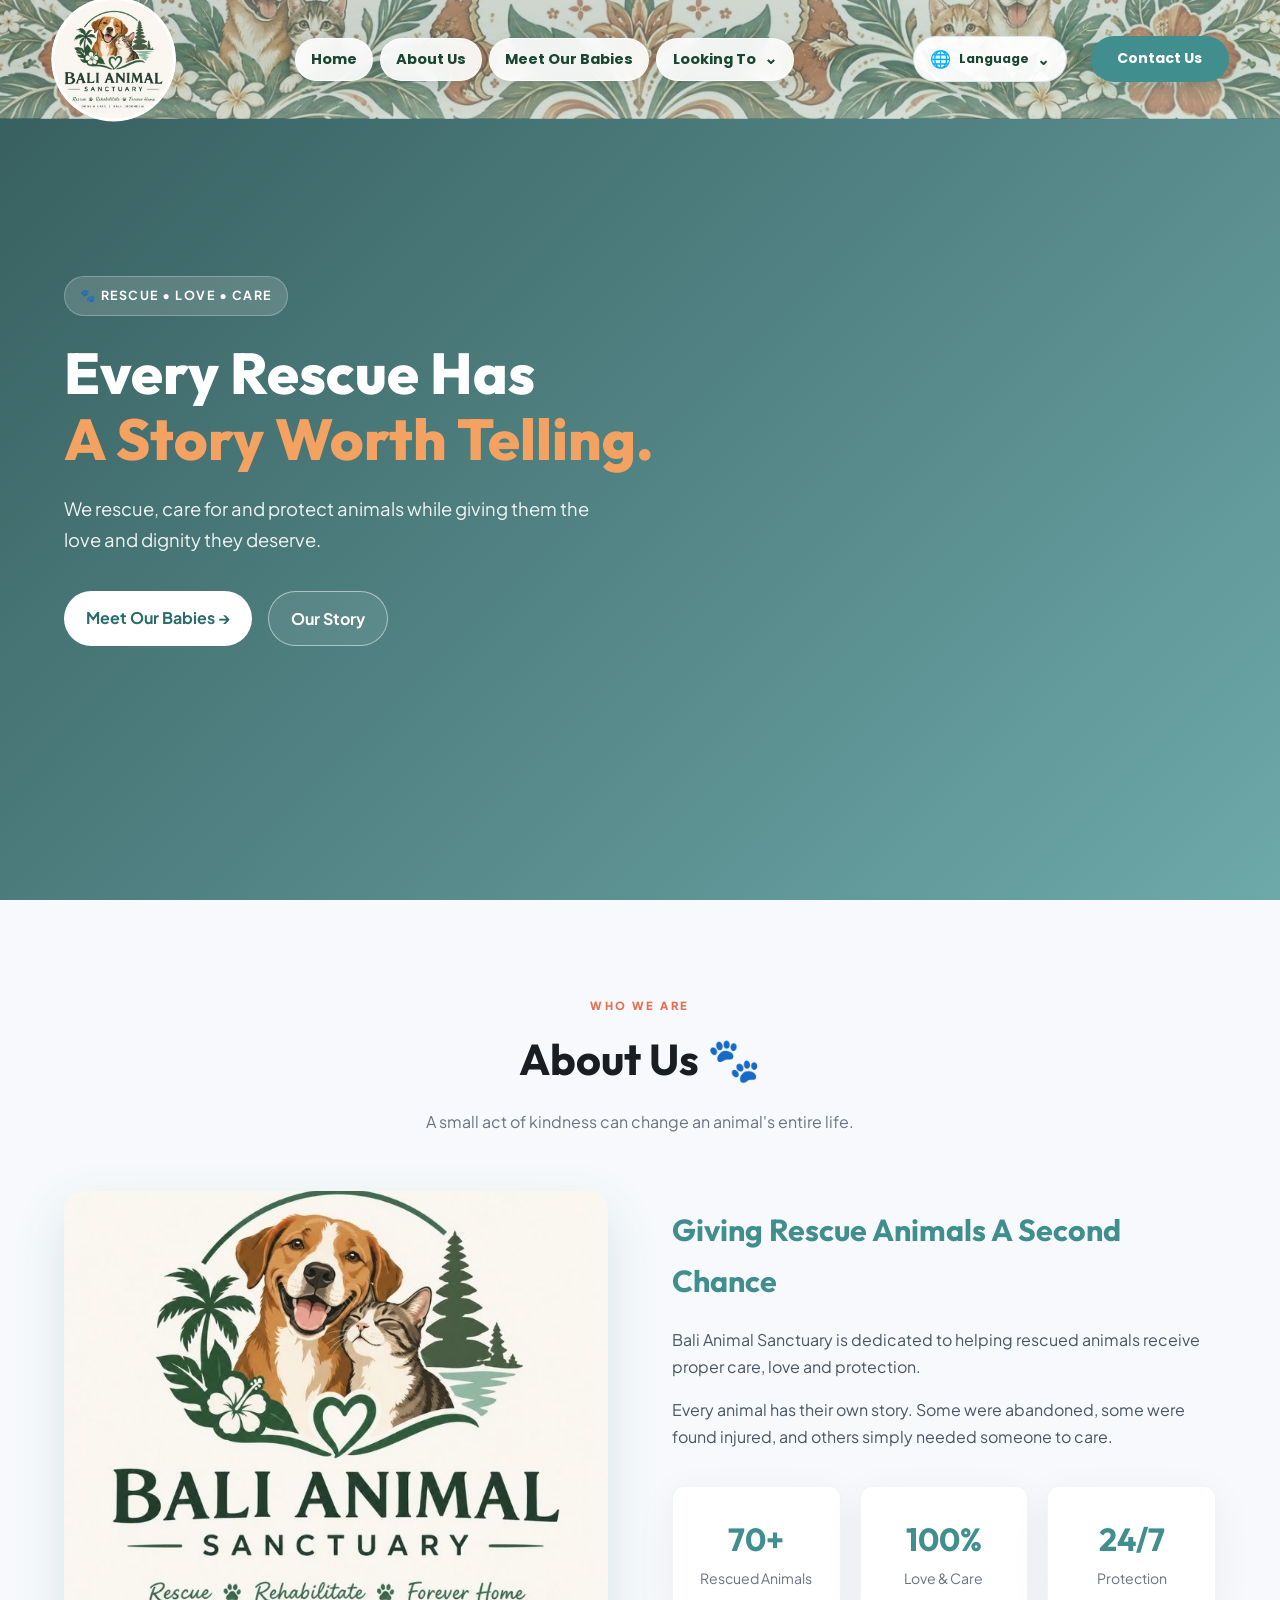
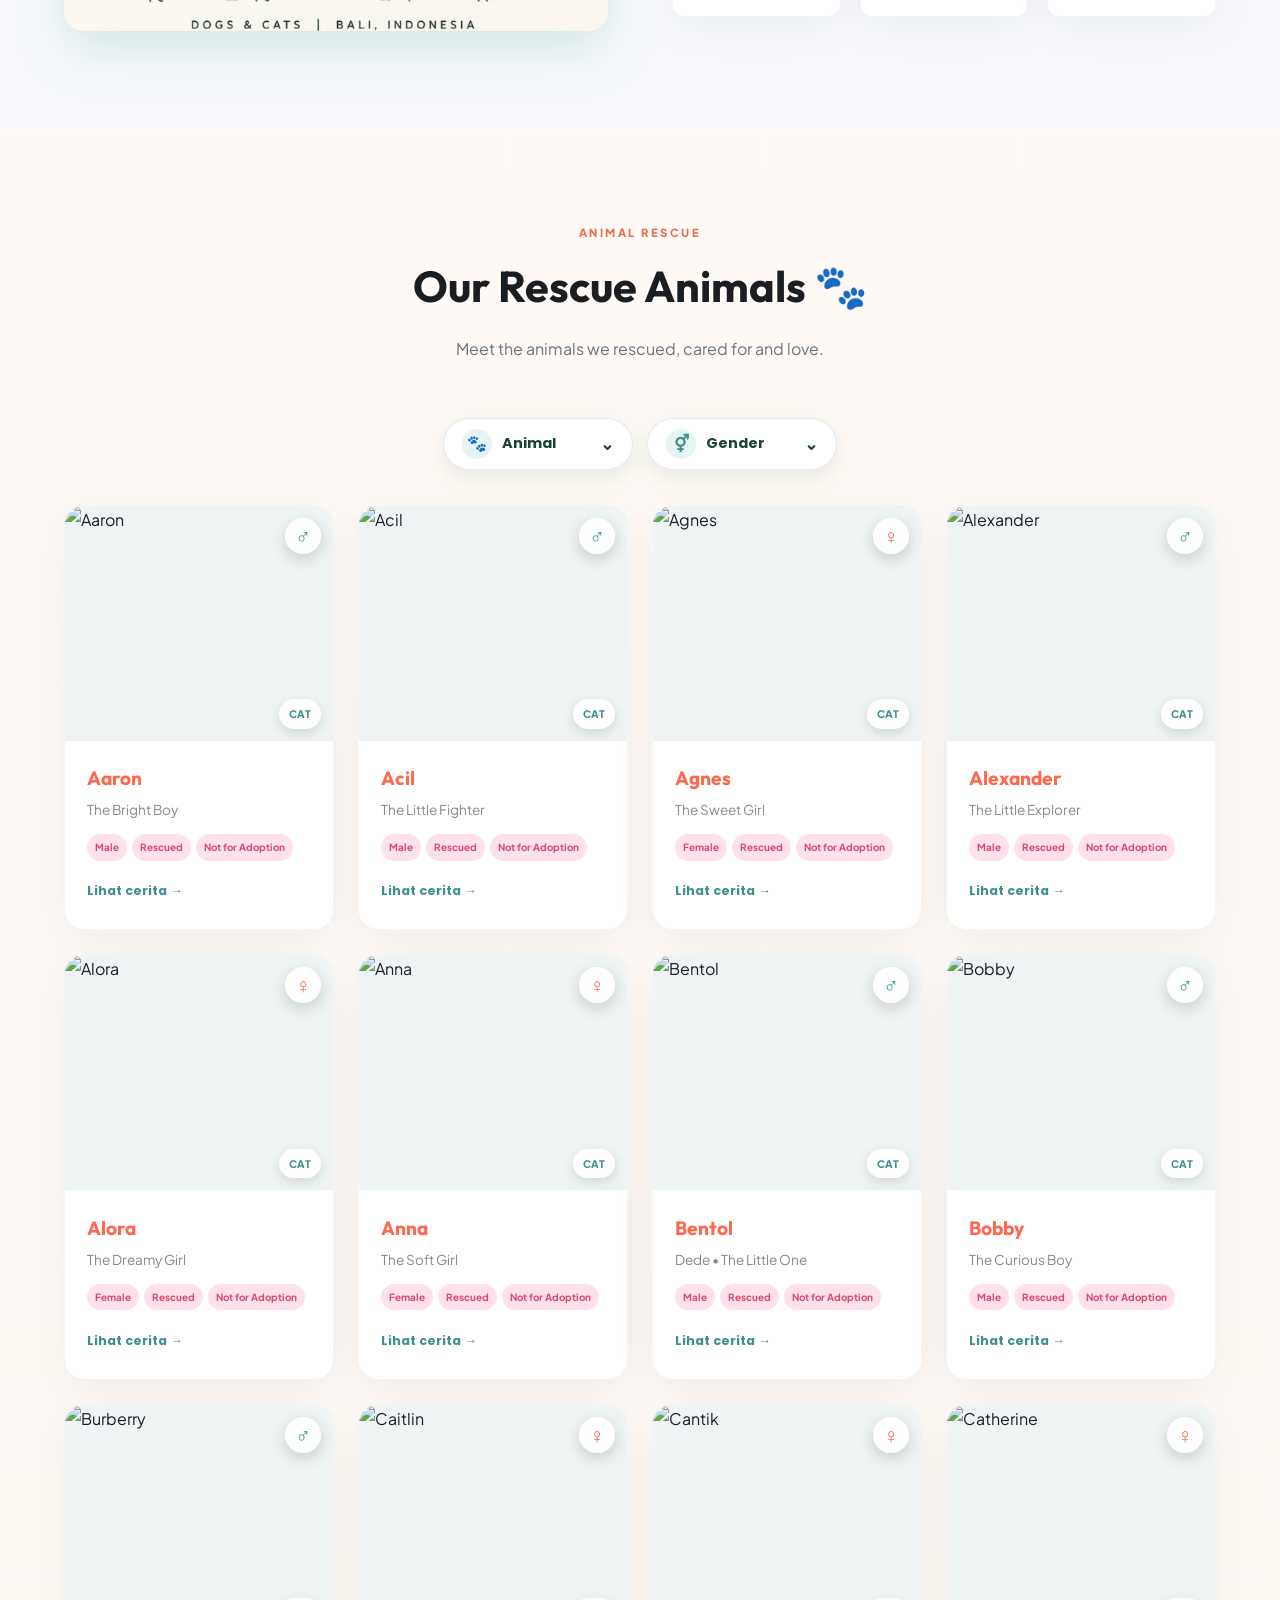
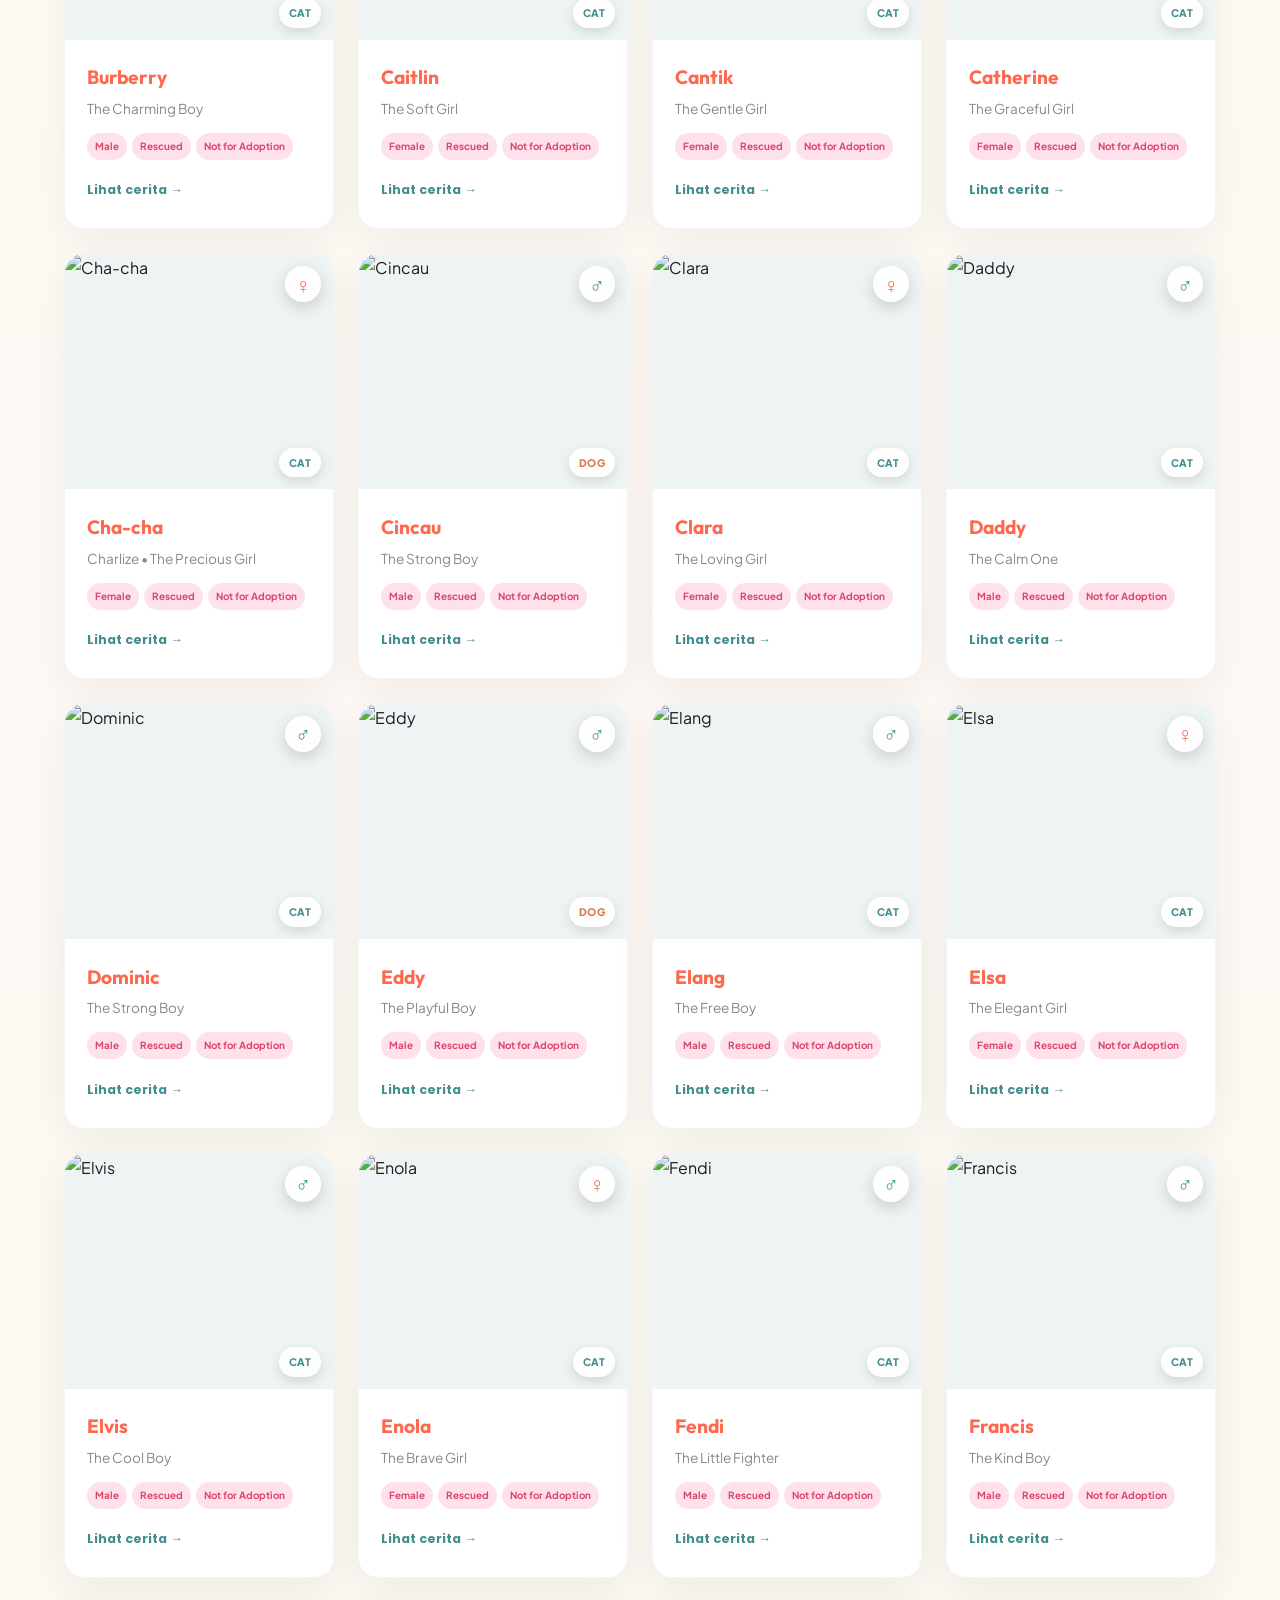
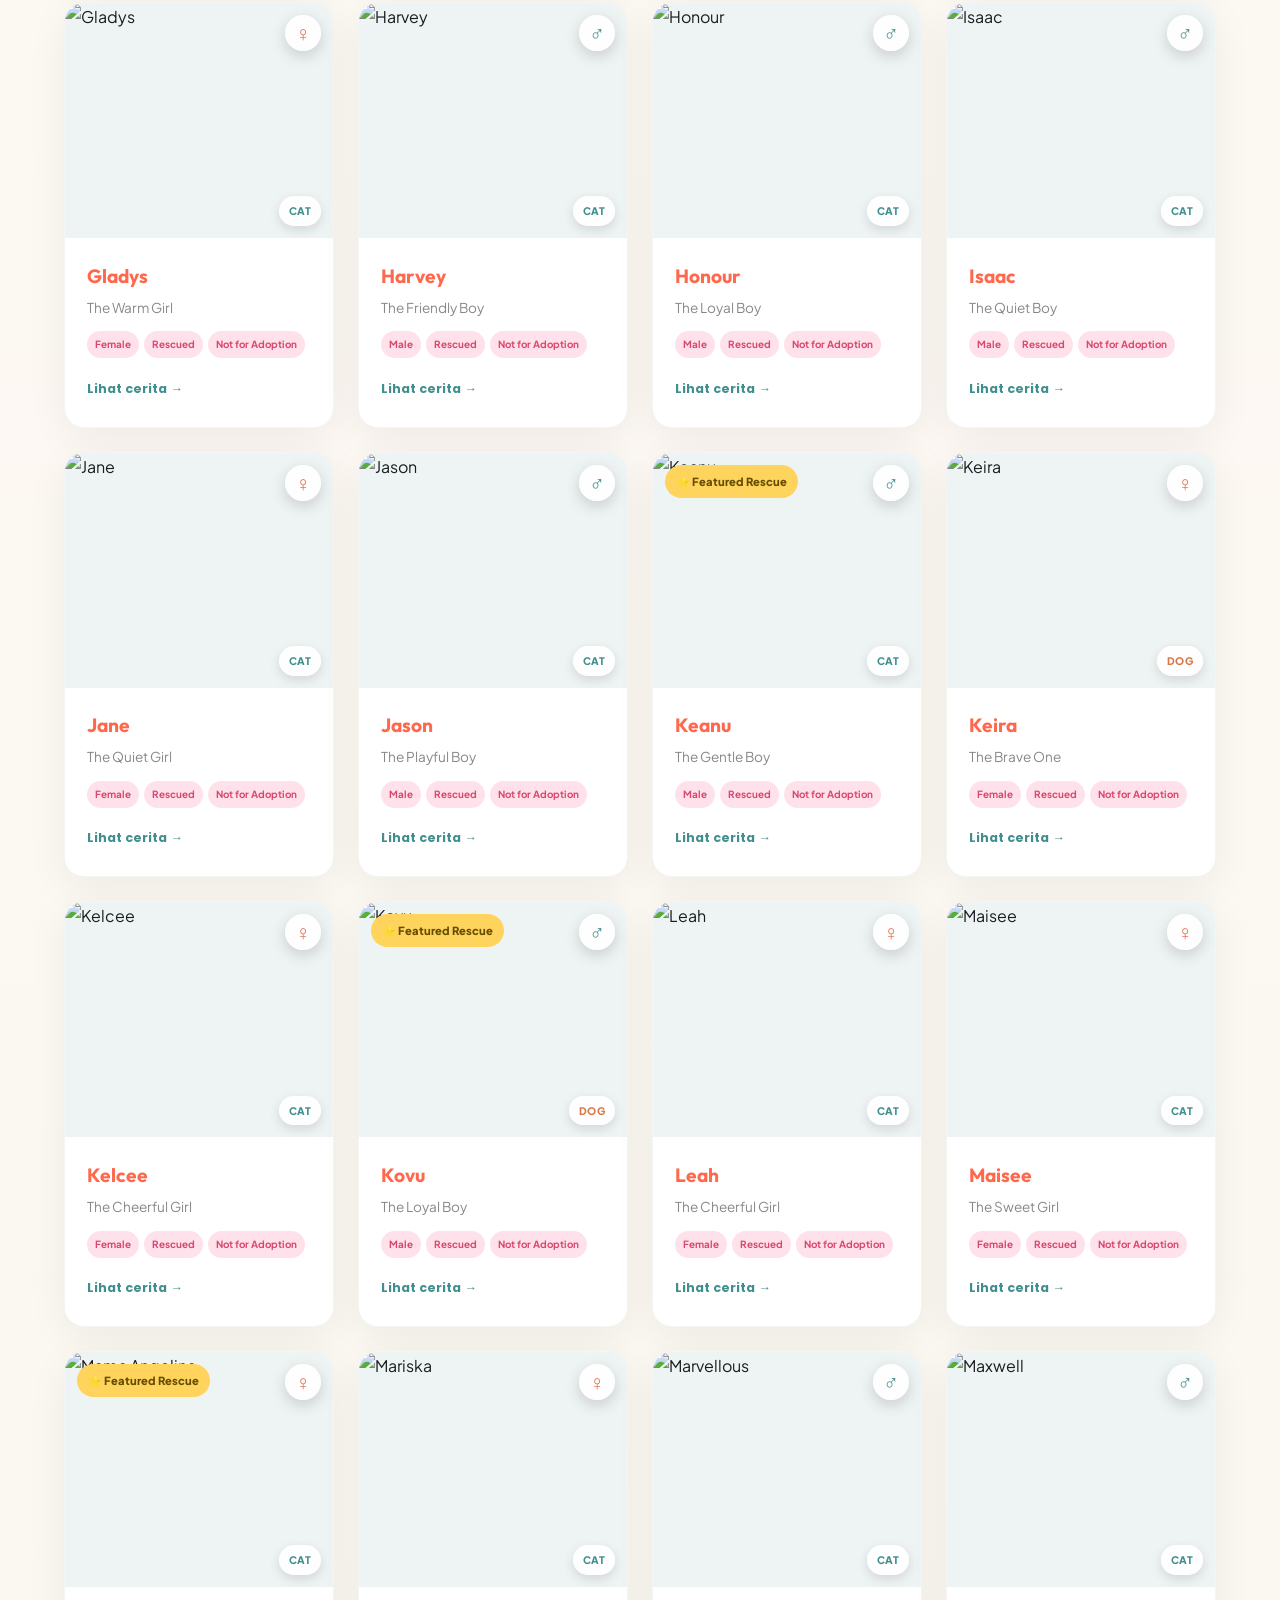
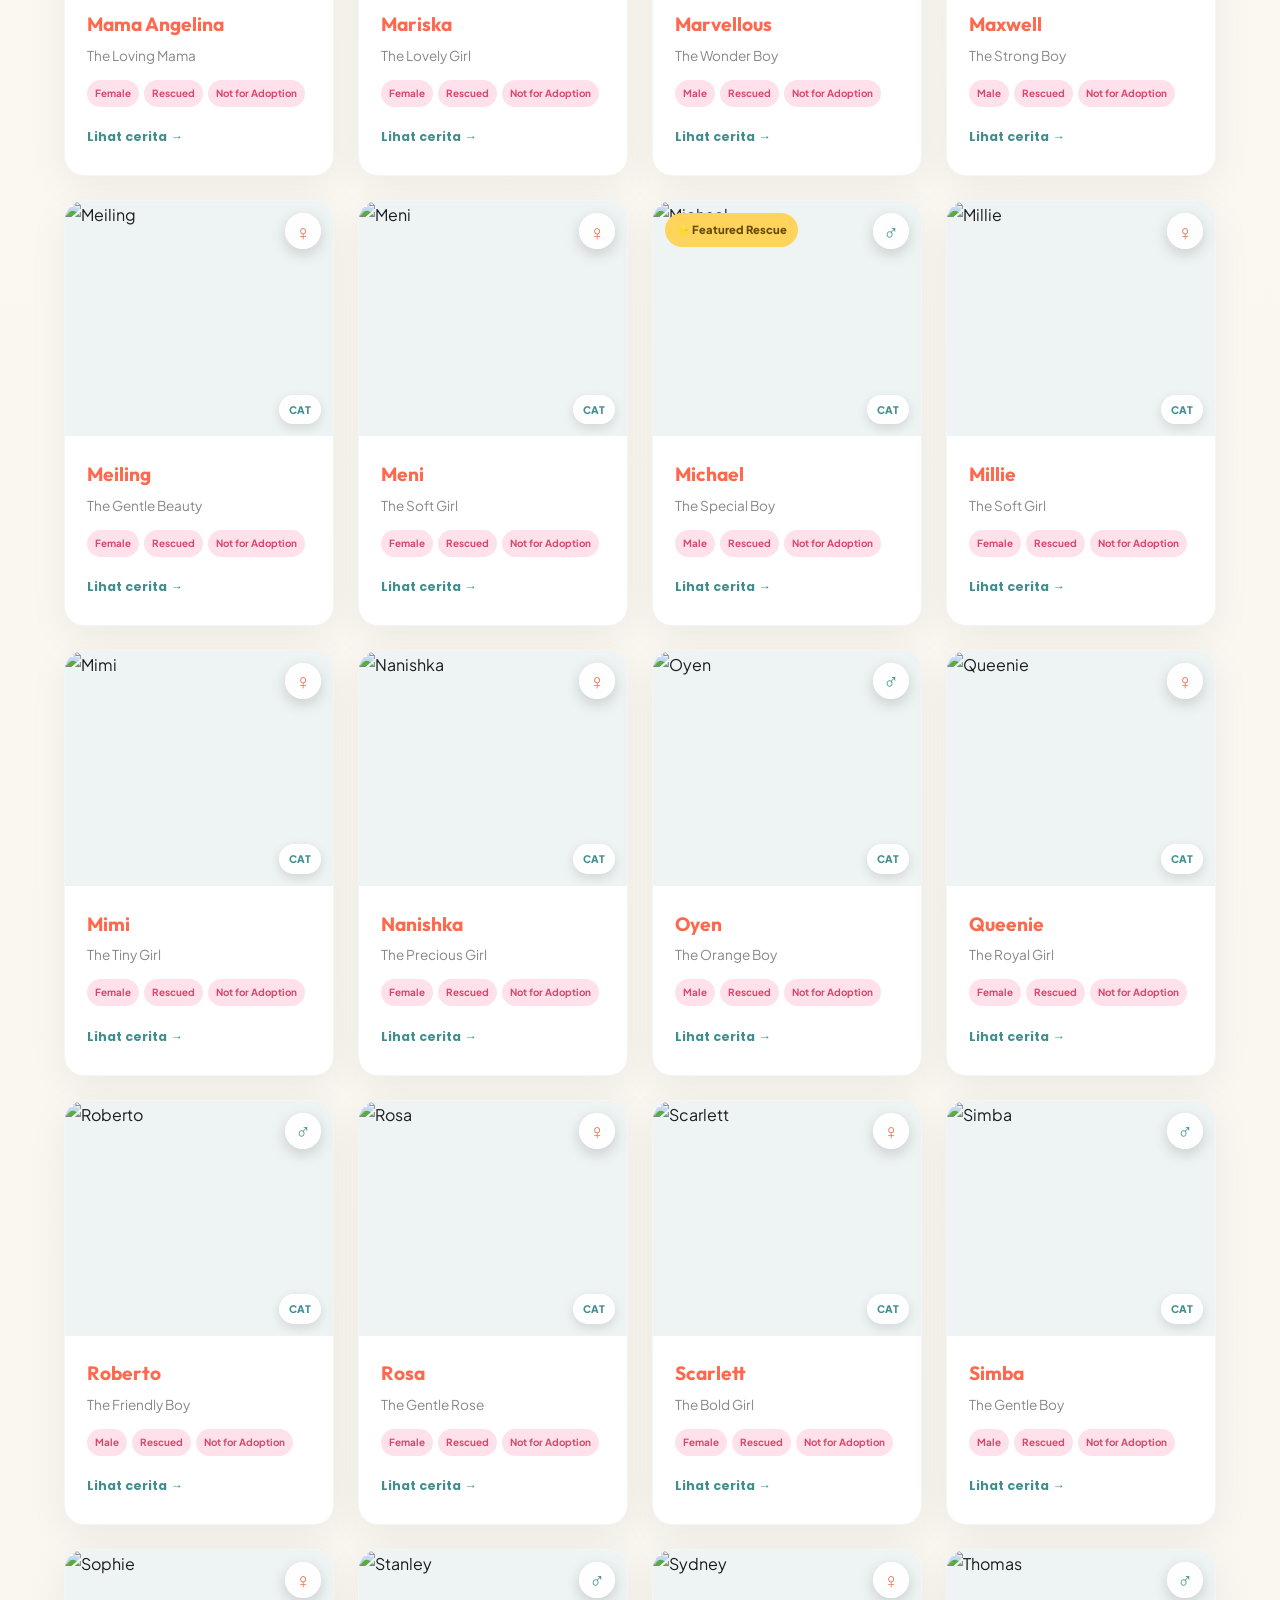
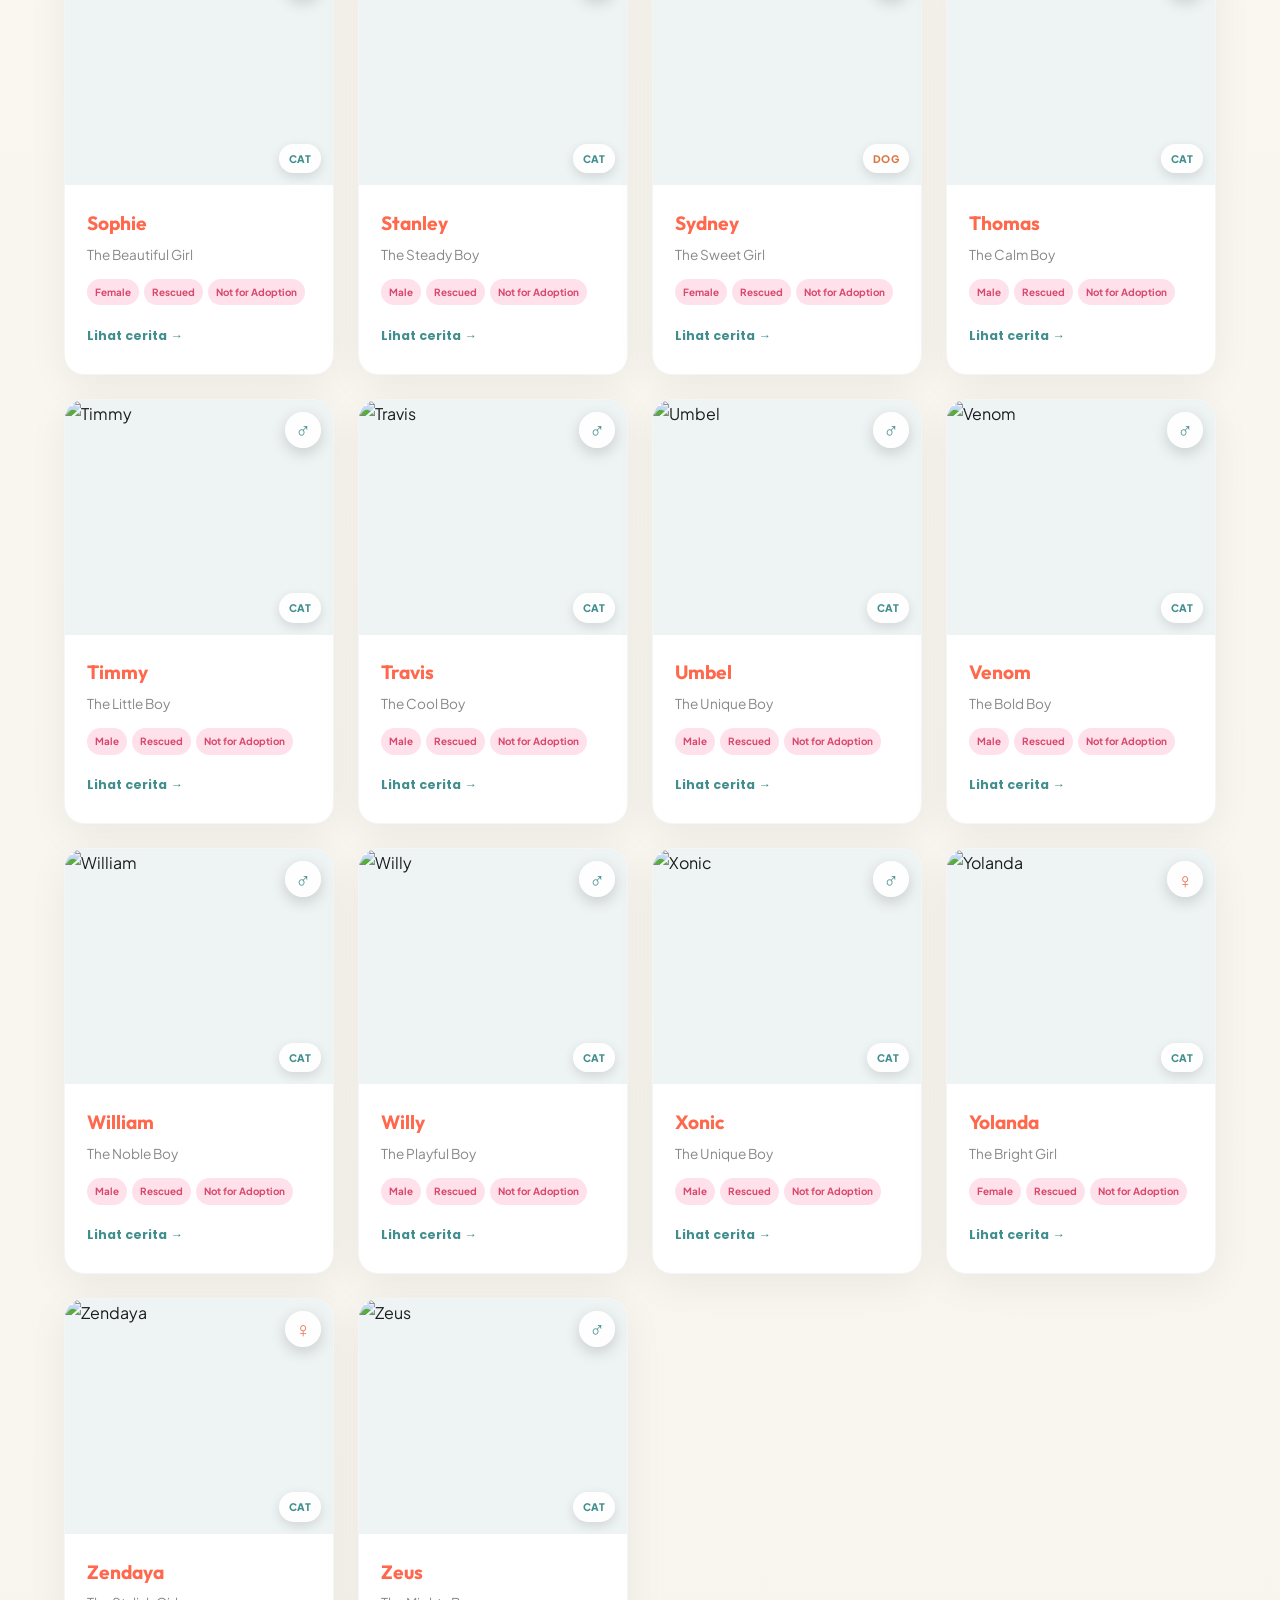
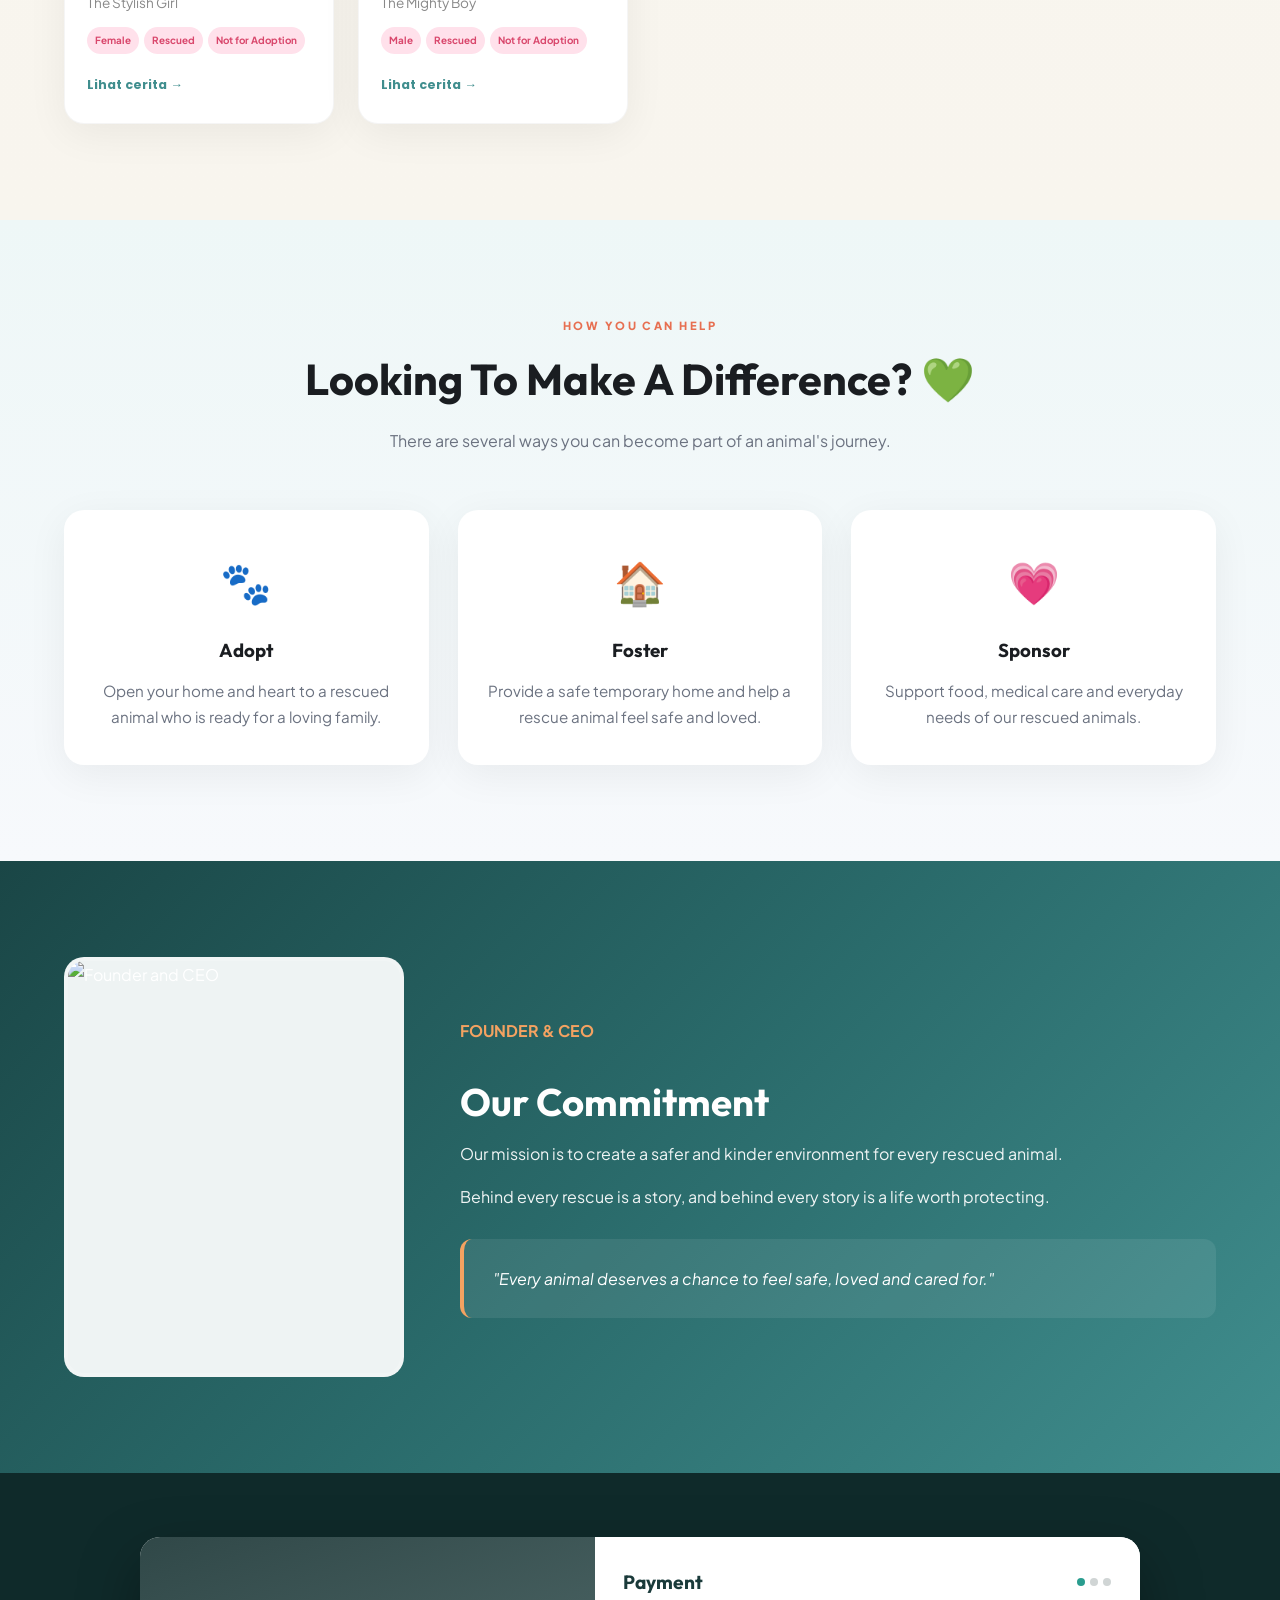
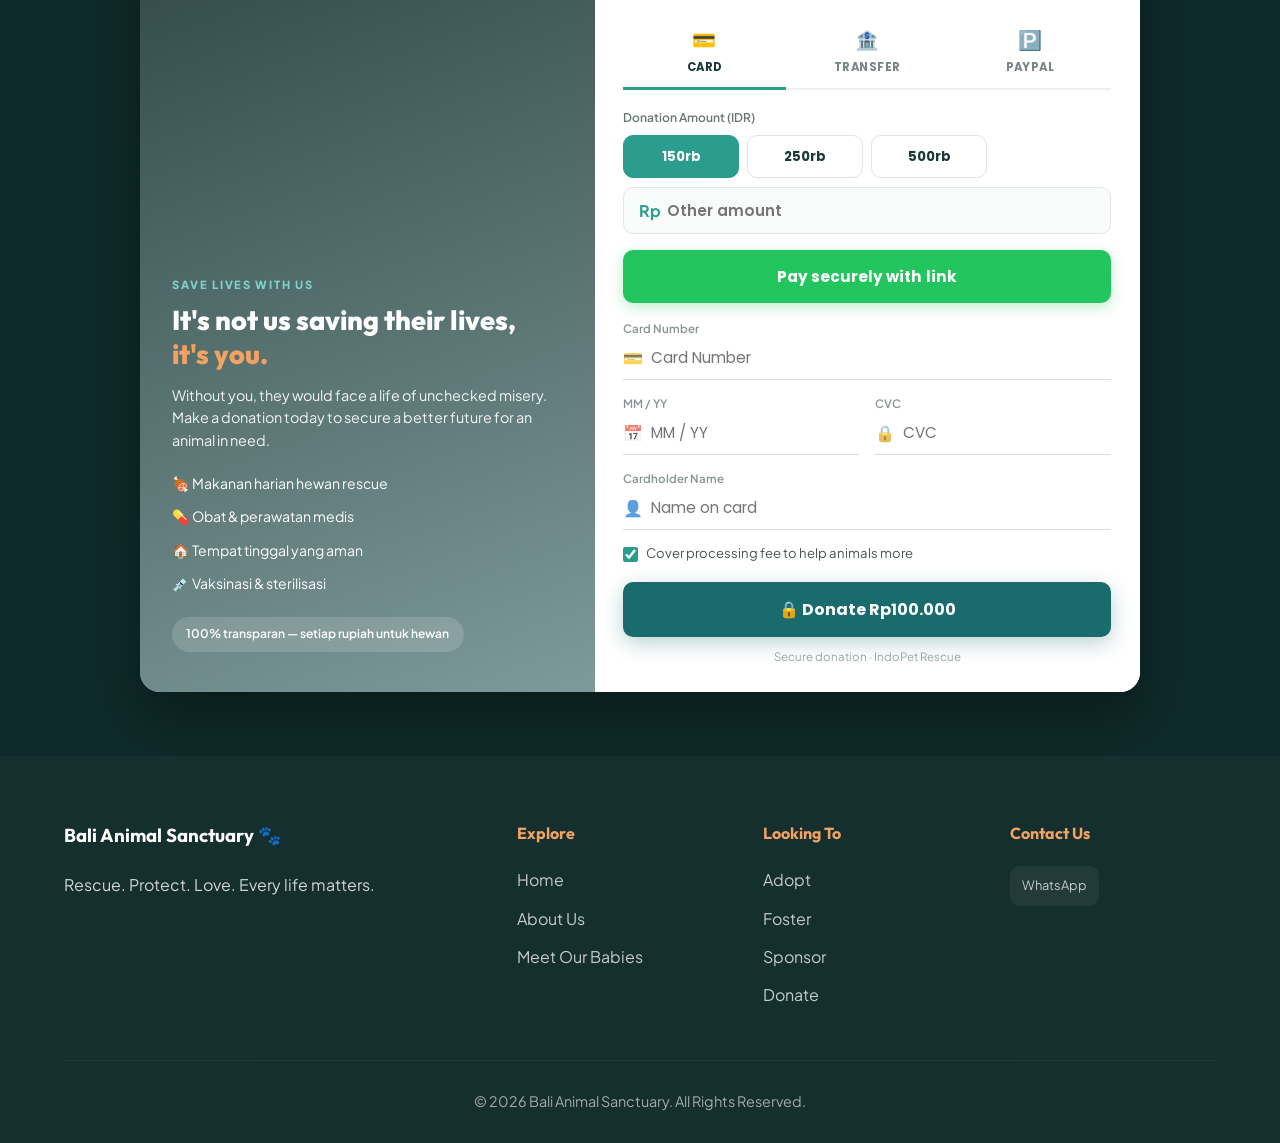
==== index.html @ bfef206c "Add files via upload" ====
<!DOCTYPE html>
<html lang="en">

<head>
    <meta charset="UTF-8">
    <meta name="viewport" content="width=device-width, initial-scale=1.0">
    <title>Bali Animal Sanctuary — Rescue & Pet Supplies</title>

    <!-- GOOGLE FONTS -->
    <link rel="preconnect" href="https://fonts.googleapis.com">
    <link rel="preconnect" href="https://fonts.gstatic.com" crossorigin>
    <link
        href="https://fonts.googleapis.com/css2?family=Outfit:wght@400;500;600;700;800&family=Plus+Jakarta+Sans:wght@400;500;600;700&family=Poppins:wght@400;500;600;700&display=swap"
        rel="stylesheet">

    <!-- MAIN CSS -->
    <link rel="stylesheet" href="furbabies.css">
    <link rel="stylesheet" href="donatepay.css">

    <!-- FILTER CSS -->
    <style>
        .animal-filter-wrap {
            width: 100%;
            display: flex;
            justify-content: center;
            align-items: center;
            gap: 14px;
            margin: 0 0 35px;
            position: relative;
            z-index: 9990;
            overflow: visible;
        }

        .animal-filter-dropdown {
            position: relative;
            display: inline-block;
            z-index: 9991;
        }

        .animal-filter-btn {
            min-width: 190px;
            height: 52px;
            display: flex;
            align-items: center;
            justify-content: space-between;
            gap: 20px;
            padding: 10px 18px;
            border: 1px solid rgba(64, 142, 142, 0.15);
            border-radius: 30px;
            background: #ffffff;
            color: #194532;
            font-family: 'Poppins', sans-serif;
            font-size: 0.9rem;
            font-weight: 700;
            cursor: pointer;
            box-shadow: 0 8px 25px rgba(31, 67, 50, 0.10);
            transition: all 0.3s ease;
        }

        .animal-filter-btn:hover,
        .animal-filter-dropdown.open .animal-filter-btn {
            background: #408e8e;
            color: #ffffff;
            border-color: #408e8e;
            transform: translateY(-2px);
            box-shadow: 0 12px 28px rgba(64, 142, 142, 0.25);
        }

        .animal-filter-left {
            display: flex;
            align-items: center;
            gap: 10px;
        }

        .animal-filter-icon {
            width: 30px;
            height: 30px;
            display: flex;
            align-items: center;
            justify-content: center;
            border-radius: 50%;
            background: #e5f5f3;
            font-size: 16px;
            transition: all 0.3s ease;
        }

        .animal-filter-dropdown.open .animal-filter-icon {
            background: rgba(255, 255, 255, 0.18);
        }

        .animal-filter-arrow {
            font-size: 17px;
            transition: transform 0.25s ease;
        }

        .animal-filter-dropdown.open .animal-filter-arrow {
            transform: rotate(180deg);
        }

        .animal-filter-menu {
            position: absolute;
            top: calc(100% + 10px);
            left: 50%;
            width: 240px;
            padding: 8px;
            background: rgba(255, 255, 255, 0.98);
            border: 1px solid rgba(64, 142, 142, 0.12);
            border-radius: 18px;
            box-shadow: 0 18px 45px rgba(31, 67, 50, 0.18);
            opacity: 0;
            visibility: hidden;
            pointer-events: none;
            transform: translateX(-50%) translateY(-8px);
            transition: opacity 0.22s ease, transform 0.22s ease, visibility 0.22s ease;
            z-index: 99999;
        }

        .animal-filter-dropdown.open .animal-filter-menu {
            opacity: 1;
            visibility: visible;
            pointer-events: auto;
            transform: translateX(-50%) translateY(0);
        }

        .animal-filter-option {
            width: 100%;
            display: flex;
            align-items: center;
            gap: 12px;
            padding: 11px;
            border: none;
            border-radius: 13px;
            background: transparent;
            color: #194532;
            text-align: left;
            cursor: pointer;
            font-family: 'Poppins', sans-serif;
            transition: all 0.25s ease;
        }

        .animal-filter-option:hover,
        .animal-filter-option.active {
            background: #eef7f7;
        }

        .animal-filter-option>span:first-child {
            width: 40px;
            height: 40px;
            flex: 0 0 40px;
            display: flex;
            align-items: center;
            justify-content: center;
            background: #e5f5f3;
            border-radius: 11px;
            font-size: 19px;
        }

        .animal-filter-option strong {
            display: block;
            font-size: 0.9rem;
            color: #194532;
        }

        .animal-filter-option small {
            display: block;
            margin-top: 2px;
            color: #7b858c;
            font-size: 0.68rem;
        }

        .gender-filter-dropdown {
            position: relative;
            display: inline-block;
            z-index: 9991;
        }

        .gender-filter-btn {
            min-width: 190px;
            height: 52px;
            display: flex;
            align-items: center;
            justify-content: space-between;
            gap: 20px;
            padding: 10px 18px;
            border: 1px solid rgba(64, 142, 142, 0.15);
            border-radius: 30px;
            background: #ffffff;
            color: #194532;
            font-family: 'Poppins', sans-serif;
            font-size: 0.9rem;
            font-weight: 700;
            cursor: pointer;
            box-shadow: 0 8px 25px rgba(31, 67, 50, 0.10);
            transition: all 0.3s ease;
        }

        .gender-filter-btn:hover,
        .gender-filter-dropdown.open .gender-filter-btn {
            background: #408e8e;
            color: #ffffff;
            border-color: #408e8e;
            transform: translateY(-2px);
            box-shadow: 0 12px 28px rgba(64, 142, 142, 0.25);
        }

        .gender-filter-left {
            display: flex;
            align-items: center;
            gap: 10px;
        }

        .gender-filter-icon {
            width: 30px;
            height: 30px;
            display: flex;
            align-items: center;
            justify-content: center;
            border-radius: 50%;
            background: #e5f5f3;
            color: #408e8e;
            font-size: 17px;
            font-weight: 800;
            transition: all 0.3s ease;
        }

        .gender-filter-dropdown.open .gender-filter-icon {
            background: rgba(255, 255, 255, 0.18);
            color: #ffffff;
        }

        .gender-filter-arrow {
            font-size: 17px;
            transition: transform 0.25s ease;
        }

        .gender-filter-dropdown.open .gender-filter-arrow {
            transform: rotate(180deg);
        }

        .gender-filter-menu {
            position: absolute;
            top: calc(100% + 10px);
            left: 50%;
            width: 240px;
            padding: 8px;
            background: rgba(255, 255, 255, 0.98);
            border: 1px solid rgba(64, 142, 142, 0.12);
            border-radius: 18px;
            box-shadow: 0 18px 45px rgba(31, 67, 50, 0.18);
            opacity: 0;
            visibility: hidden;
            pointer-events: none;
            transform: translateX(-50%) translateY(-8px);
            transition: opacity 0.22s ease, transform 0.22s ease, visibility 0.22s ease;
            z-index: 99999;
        }

        .gender-filter-dropdown.open .gender-filter-menu {
            opacity: 1;
            visibility: visible;
            pointer-events: auto;
            transform: translateX(-50%) translateY(0);
        }

        .gender-filter-option {
            width: 100%;
            display: flex;
            align-items: center;
            gap: 12px;
            padding: 11px;
            border: none;
            border-radius: 13px;
            background: transparent;
            color: #194532;
            text-align: left;
            cursor: pointer;
            font-family: 'Poppins', sans-serif;
            transition: all 0.25s ease;
        }

        .gender-filter-option:hover,
        .gender-filter-option.active {
            background: #eef7f7;
        }

        .gender-option-icon {
            width: 40px;
            height: 40px;
            flex: 0 0 40px;
            display: flex;
            align-items: center;
            justify-content: center;
            background: #e5f5f3;
            border-radius: 11px;
            font-size: 21px;
            font-weight: 800;
        }

        .gender-option-icon.male-symbol {
            color: #408e8e;
        }

        .gender-option-icon.female-symbol {
            color: #e76f51;
        }

        .gender-filter-option strong {
            display: block;
            font-size: 0.9rem;
            color: #194532;
        }

        .gender-filter-option small {
            display: block;
            margin-top: 2px;
            color: #7b858c;
            font-size: 0.68rem;
        }

        .animal-card.filter-hidden {
            display: none !important;
        }

        .animal-image {
            position: relative;
        }

        .animal-type {
            position: absolute;
            right: 12px;
            bottom: 12px;
            padding: 6px 10px;
            border-radius: 20px;
            background: rgba(255, 255, 255, 0.92);
            color: #408e8e;
            font-size: 0.65rem;
            font-weight: 800;
            letter-spacing: 0.5px;
            box-shadow: 0 4px 12px rgba(0, 0, 0, 0.12);
        }

        .animal-type.dog-type {
            color: #d97845;
        }

        .gender-badge {
            position: absolute;
            top: 12px;
            right: 12px;
            width: 36px;
            height: 36px;
            display: flex;
            align-items: center;
            justify-content: center;
            border-radius: 50%;
            background: rgba(255, 255, 255, 0.95);
            font-size: 21px;
            font-weight: 800;
            box-shadow: 0 5px 15px rgba(0, 0, 0, 0.16);
            z-index: 10;
        }

        .gender-badge.male {
            color: #408e8e;
        }

        .gender-badge.female {
            color: #e76f51;
        }

        @media (max-width: 600px) {
            .animal-filter-wrap {
                flex-direction: column;
                gap: 10px;
                margin-bottom: 28px;
            }

            .animal-filter-btn,
            .gender-filter-btn {
                min-width: 190px;
            }

            .animal-filter-menu,
            .gender-filter-menu {
                width: min(240px, 85vw);
            }
        }
    </style>
</head>

<body>

    <!-- NAVBAR -->
    <header>
        <div class="container">
            <nav>
                <a href="#home" class="logo logo-image">
                    <img src="logo century.jpg" alt="IndoPet Logo">
                    <span class="logo-name"></span>
                </a>

                <ul class="nav-links">
                    <li><a href="#home">Home</a></li>
                    <li><a href="#about">About Us</a></li>
                    <li><a href="#babies">Meet Our Babies</a></li>
                    <li class="looking-dropdown">
                        <button type="button" class="looking-btn" id="lookingToBtn" aria-expanded="false">
                            Looking To
                            <span>⌄</span>
                        </button>
                        <div class="looking-menu">
                            <a href="#adopt">Adopt</a>
                            <a href="#sponsor">Sponsor</a>
                            <a href="#foster">Foster</a>
                            <a href="#donasi">Donate</a>
                        </div>
                    </li>
                </ul>

                <div class="language-wrapper">
                    <button type="button" class="language-btn" id="languageBtn" aria-label="Choose website language"
                        aria-expanded="false">
                        <span class="language-globe">🌐</span>
                        <span class="language-current">Language</span>
                        <span class="language-arrow">⌄</span>
                    </button>
                    <div class="language-menu" id="languageMenu">
                        <div class="language-title">🌍 Choose Language</div>
                        <button type="button" class="language-option" data-lang="id">🇮🇩 Bahasa Indonesia</button>
                        <button type="button" class="language-option" data-lang="en">🇬🇧 English</button>
                        <button type="button" class="language-option" data-lang="ja">🇯🇵 日本語</button>
                        <button type="button" class="language-option" data-lang="ko">🇰🇷 한국어</button>
                        <button type="button" class="language-option" data-lang="zh-CN">🇨🇳 中文</button>
                        <button type="button" class="language-option" data-lang="es">🇪🇸 Español</button>
                        <button type="button" class="language-option" data-lang="fr">🇫🇷 Français</button>
                        <button type="button" class="language-option" data-lang="de">🇩🇪 Deutsch</button>
                        <button type="button" class="language-option" data-lang="it">🇮🇹 Italiano</button>
                        <button type="button" class="language-option" data-lang="pt">🇵🇹 Português</button>
                        <button type="button" class="language-option" data-lang="ar">🇸🇦 العربية</button>
                    </div>
                </div>

                <a href="#contact" class="btn">Contact Us</a>

                <button class="hamburger" id="hamburger" type="button" aria-label="Open navigation">
                    <span></span>
                    <span></span>
                    <span></span>
                </button>
            </nav>
        </div>
    </header>

    <!-- HERO -->
    <section class="hero" id="home">
        <div class="container">
            <div class="hero-content">
                <div class="hero-label">🐾 RESCUE • LOVE • CARE</div>
                <h1>
                    Every Rescue Has
                    <span>A Story Worth Telling.</span>
                </h1>
                <p>
                    We rescue, care for and protect animals
                    while giving them the love and dignity
                    they deserve.
                </p>
                <div class="hero-btns">
                    <a href="#babies" class="hero-main-btn">Meet Our Babies →</a>
                    <a href="#about" class="hero-outline-btn">Our Story</a>
                </div>
            </div>
        </div>
    </section>

    <!-- ABOUT US -->
    <section id="about">
        <div class="container">
            <div class="section-title">
                <span class="section-label">WHO WE ARE</span>
                <h2>About Us 🐾</h2>
                <p>A small act of kindness can change an animal's entire life.</p>
            </div>
            <div class="about-grid">
                <div class="about-img">
                    <img src="logo century.jpg" alt="Rescue Animals">
                </div>
                <div class="about-text">
                    <h3>Giving Rescue Animals A Second Chance</h3>
                    <p>
                        Bali Animal Sanctuary is dedicated to helping
                        rescued animals receive proper care, love and protection.
                    </p>
                    <p>
                        Every animal has their own story.
                        Some were abandoned, some were found injured,
                        and others simply needed someone to care.
                    </p>
                    <div class="stats">
                        <div class="stat-box">
                            <h4>70+</h4>
                            <p>Rescued Animals</p>
                        </div>
                        <div class="stat-box">
                            <h4>100%</h4>
                            <p>Love & Care</p>
                        </div>
                        <div class="stat-box">
                            <h4>24/7</h4>
                            <p>Protection</p>
                        </div>
                    </div>
                </div>
            </div>
        </div>
    </section>

    <!-- RESCUE ANIMALS -->
    <section id="babies" class="babies-section">
        <div class="container">
            <div class="section-title">
                <span class="section-label">ANIMAL RESCUE</span>
                <h2>Our Rescue Animals 🐾</h2>
                <p>Meet the animals we rescued, cared for and love.</p>
            </div>

            <!-- FILTER -->
            <div class="animal-filter-wrap">
                <div class="animal-filter-dropdown" id="animalFilterDropdown">
                    <button type="button" class="animal-filter-btn" id="animalFilterBtn" aria-expanded="false"
                        aria-haspopup="true">
                        <span class="animal-filter-left">
                            <span class="animal-filter-icon">🐾</span>
                            <span id="animalFilterLabel">Animal</span>
                        </span>
                        <span class="animal-filter-arrow">⌄</span>
                    </button>
                    <div class="animal-filter-menu" id="animalFilterMenu">
                        <button type="button" class="animal-filter-option active" data-filter="all">
                            <span>🐾</span>
                            <span>
                                <strong>See All</strong>
                                <small>All rescue animals</small>
                            </span>
                        </button>
                        <button type="button" class="animal-filter-option" data-filter="dog">
                            <span>🐶</span>
                            <span>
                                <strong>Dogs</strong>
                                <small>Our rescued dogs</small>
                            </span>
                        </button>
                        <button type="button" class="animal-filter-option" data-filter="cat">
                            <span>🐱</span>
                            <span>
                                <strong>Cats</strong>
                                <small>Our rescued cats</small>
                            </span>
                        </button>
                    </div>
                </div>

                <div class="gender-filter-dropdown" id="genderFilterDropdown">
                    <button type="button" class="gender-filter-btn" id="genderFilterBtn" aria-expanded="false"
                        aria-haspopup="true">
                        <span class="gender-filter-left">
                            <span class="gender-filter-icon">⚥</span>
                            <span id="genderFilterLabel">Gender</span>
                        </span>
                        <span class="gender-filter-arrow">⌄</span>
                    </button>
                    <div class="gender-filter-menu" id="genderFilterMenu">
                        <button type="button" class="gender-filter-option active" data-gender-filter="all">
                            <span class="gender-option-icon">⚥</span>
                            <span>
                                <strong>All Gender</strong>
                                <small>Male & Female</small>
                            </span>
                        </button>
                        <button type="button" class="gender-filter-option" data-gender-filter="male">
                            <span class="gender-option-icon male-symbol">♂</span>
                            <span>
                                <strong>Male</strong>
                                <small>Male animals</small>
                            </span>
                        </button>
                        <button type="button" class="gender-filter-option" data-gender-filter="female">
                            <span class="gender-option-icon female-symbol">♀</span>
                            <span>
                                <strong>Female</strong>
                                <small>Female animals</small>
                            </span>
                        </button>
                    </div>
                </div>
            </div>

            <!-- ANIMAL CARDS -->
            <div class="animals-grid" id="animalsGrid">

                <!-- A -->
                <article class="animal-card story-card" data-animal="cat" data-gender="male">
                    <div class="animal-image">
                        <img src="Data//Aaron.JPG" alt="Aaron">
                        <span class="animal-type">CAT</span>
                        <span class="gender-badge male">♂</span>
                    </div>
                    <div class="animal-info">
                        <h3>Aaron</h3>
                        <p class="animal-subtitle">The Bright Boy</p>
                        <div class="tags"><span>Male</span><span>Rescued</span><span>Not for Adoption</span></div>
                        <button type="button" class="story-link">Lihat cerita →</button>
                    </div>
                </article>

                <article class="animal-card story-card" data-animal="cat" data-gender="male" data-story="acil">
                    <div class="animal-image">
                        <img src="Data//Acil.JPG" alt="Acil">
                        <span class="animal-type">CAT</span>
                        <span class="gender-badge male">♂</span>
                    </div>
                    <div class="animal-info">
                        <h3>Acil</h3>
                        <p class="animal-subtitle">The Little Fighter</p>
                        <div class="tags"><span>Male</span><span>Rescued</span><span>Not for Adoption</span></div>
                        <button type="button" class="story-link">Lihat cerita →</button>
                    </div>
                </article>

                <article class="animal-card story-card" data-animal="cat" data-gender="female" data-story="agnes">
                    <div class="animal-image">
                        <img src="Data//Agnes.JPG" alt="Agnes">
                        <span class="animal-type">CAT</span>
                        <span class="gender-badge female">♀</span>
                    </div>
                    <div class="animal-info">
                        <h3>Agnes</h3>
                        <p class="animal-subtitle">The Sweet Girl</p>
                        <div class="tags"><span>Female</span><span>Rescued</span><span>Not for Adoption</span></div>
                        <button type="button" class="story-link">Lihat cerita →</button>
                    </div>
                </article>

                <article class="animal-card story-card" data-animal="cat" data-gender="male" data-story="alexander">
                    <div class="animal-image">
                        <img src="Data//Alexander.JPG" alt="Alexander">
                        <span class="animal-type">CAT</span>
                        <span class="gender-badge male">♂</span>
                    </div>
                    <div class="animal-info">
                        <h3>Alexander</h3>
                        <p class="animal-subtitle">The Little Explorer</p>
                        <div class="tags"><span>Male</span><span>Rescued</span><span>Not for Adoption</span></div>
                        <button type="button" class="story-link">Lihat cerita →</button>
                    </div>
                </article>

                <article class="animal-card story-card" data-animal="cat" data-gender="female">
                    <div class="animal-image">
                        <img src="Data//Alora.JPG" alt="Alora">
                        <span class="animal-type">CAT</span>
                        <span class="gender-badge female">♀</span>
                    </div>
                    <div class="animal-info">
                        <h3>Alora</h3>
                        <p class="animal-subtitle">The Dreamy Girl</p>
                        <div class="tags"><span>Female</span><span>Rescued</span><span>Not for Adoption</span></div>
                        <button type="button" class="story-link">Lihat cerita →</button>
                    </div>
                </article>

                <article class="animal-card story-card" data-animal="cat" data-gender="female">
                    <div class="animal-image">
                        <img src="Data//Anna.JPG" alt="Anna">
                        <span class="animal-type">CAT</span>
                        <span class="gender-badge female">♀</span>
                    </div>
                    <div class="animal-info">
                        <h3>Anna</h3>
                        <p class="animal-subtitle">The Soft Girl</p>
                        <div class="tags"><span>Female</span><span>Rescued</span><span>Not for Adoption</span></div>
                        <button type="button" class="story-link">Lihat cerita →</button>
                    </div>
                </article>

                <!-- B -->
                <article class="animal-card story-card" data-animal="cat" data-gender="male">
                    <div class="animal-image">
                        <img src="Data//Dede.JPG" alt="Bentol">
                        <span class="animal-type">CAT</span>
                        <span class="gender-badge male">♂</span>
                    </div>
                    <div class="animal-info">
                        <h3>Bentol</h3>
                        <p class="animal-subtitle">Dede • The Little One</p>
                        <div class="tags"><span>Male</span><span>Rescued</span><span>Not for Adoption</span></div>
                        <button type="button" class="story-link">Lihat cerita →</button>
                    </div>
                </article>

                <article class="animal-card story-card" data-animal="cat" data-gender="male" data-story="bobby">
                    <div class="animal-image">
                        <img src="Data/Bobby.JPG" alt="Bobby">
                        <span class="animal-type">CAT</span>
                        <span class="gender-badge male">♂</span>
                    </div>
                    <div class="animal-info">
                        <h3>Bobby</h3>
                        <p class="animal-subtitle">The Curious Boy</p>
                        <div class="tags"><span>Male</span><span>Rescued</span><span>Not for Adoption</span></div>
                        <button type="button" class="story-link">Lihat cerita →</button>
                    </div>
                </article>

                <article class="animal-card story-card" data-animal="cat" data-gender="male">
                    <div class="animal-image">
                        <img src="Data/Burberry.jpeg" alt="Burberry">
                        <span class="animal-type">CAT</span>
                        <span class="gender-badge male">♂</span>
                    </div>
                    <div class="animal-info">
                        <h3>Burberry</h3>
                        <p class="animal-subtitle">The Charming Boy</p>
                        <div class="tags"><span>Male</span><span>Rescued</span><span>Not for Adoption</span></div>
                        <button type="button" class="story-link">Lihat cerita →</button>
                    </div>
                </article>

                <!-- C -->
                <article class="animal-card story-card" data-animal="cat" data-gender="female">
                    <div class="animal-image">
                        <img src="Data/Caitlin.JPG" alt="Caitlin">
                        <span class="animal-type">CAT</span>
                        <span class="gender-badge female">♀</span>
                    </div>
                    <div class="animal-info">
                        <h3>Caitlin</h3>
                        <p class="animal-subtitle">The Soft Girl</p>
                        <div class="tags"><span>Female</span><span>Rescued</span><span>Not for Adoption</span></div>
                        <button type="button" class="story-link">Lihat cerita →</button>
                    </div>
                </article>

                <article class="animal-card story-card" data-animal="cat" data-gender="female">
                    <div class="animal-image">
                        <img src="Data/Cantik.JPG" alt="Cantik">
                        <span class="animal-type">CAT</span>
                        <span class="gender-badge female">♀</span>
                    </div>
                    <div class="animal-info">
                        <h3>Cantik</h3>
                        <p class="animal-subtitle">The Gentle Girl</p>
                        <div class="tags"><span>Female</span><span>Rescued</span><span>Not for Adoption</span></div>
                        <button type="button" class="story-link">Lihat cerita →</button>
                    </div>
                </article>

                <article class="animal-card story-card" data-animal="cat" data-gender="female">
                    <div class="animal-image">
                        <img src="Data/cathrine.JPG" alt="Catherine">
                        <span class="animal-type">CAT</span>
                        <span class="gender-badge female">♀</span>
                    </div>
                    <div class="animal-info">
                        <h3>Catherine</h3>
                        <p class="animal-subtitle">The Graceful Girl</p>
                        <div class="tags"><span>Female</span><span>Rescued</span><span>Not for Adoption</span></div>
                        <button type="button" class="story-link">Lihat cerita →</button>
                    </div>
                </article>

                <article class="animal-card story-card" data-animal="cat" data-gender="female">
                    <div class="animal-image">
                        <img src="Data/Cha-cha.JPG" alt="Cha-cha">
                        <span class="animal-type">CAT</span>
                        <span class="gender-badge female">♀</span>
                    </div>
                    <div class="animal-info">
                        <h3>Cha-cha</h3>
                        <p class="animal-subtitle">Charlize • The Precious Girl</p>
                        <div class="tags"><span>Female</span><span>Rescued</span><span>Not for Adoption</span></div>
                        <button type="button" class="story-link">Lihat cerita →</button>
                    </div>
                </article>

                <article class="animal-card story-card" data-animal="dog" data-gender="male" data-story="cincau">
                    <div class="animal-image">
                        <img src="Data/Cincau.jpeg" alt="Cincau">
                        <span class="animal-type dog-type">DOG</span>
                        <span class="gender-badge male">♂</span>
                    </div>
                    <div class="animal-info">
                        <h3>Cincau</h3>
                        <p class="animal-subtitle">The Strong Boy</p>
                        <div class="tags"><span>Male</span><span>Rescued</span><span>Not for Adoption</span></div>
                        <button type="button" class="story-link">Lihat cerita →</button>
                    </div>
                </article>

                <article class="animal-card story-card" data-animal="cat" data-gender="female">
                    <div class="animal-image">
                        <img src="Data/clara.jpeg" alt="Clara">
                        <span class="animal-type">CAT</span>
                        <span class="gender-badge female">♀</span>
                    </div>
                    <div class="animal-info">
                        <h3>Clara</h3>
                        <p class="animal-subtitle">The Loving Girl</p>
                        <div class="tags"><span>Female</span><span>Rescued</span><span>Not for Adoption</span></div>
                        <button type="button" class="story-link">Lihat cerita →</button>
                    </div>
                </article>

                <!-- D -->
                <article class="animal-card story-card" data-animal="cat" data-gender="male" data-story="daddy">
                    <div class="animal-image">
                        <img src="Data/Daddy.JPG" alt="Daddy">
                        <span class="animal-type">CAT</span>
                        <span class="gender-badge male">♂</span>
                    </div>
                    <div class="animal-info">
                        <h3>Daddy</h3>
                        <p class="animal-subtitle">The Calm One</p>
                        <div class="tags"><span>Male</span><span>Rescued</span><span>Not for Adoption</span></div>
                        <button type="button" class="story-link">Lihat cerita →</button>
                    </div>
                </article>

                <article class="animal-card story-card" data-animal="cat" data-gender="male">
                    <div class="animal-image">
                        <img src="Data/Dominic.JPG" alt="Dominic">
                        <span class="animal-type">CAT</span>
                        <span class="gender-badge male">♂</span>
                    </div>
                    <div class="animal-info">
                        <h3>Dominic</h3>
                        <p class="animal-subtitle">The Strong Boy</p>
                        <div class="tags"><span>Male</span><span>Rescued</span><span>Not for Adoption</span></div>
                        <button type="button" class="story-link">Lihat cerita →</button>
                    </div>
                </article>

                <!-- E -->
                <article class="animal-card story-card" data-animal="dog" data-gender="male" data-story="milo">
                    <div class="animal-image">
                        <img src="Data/Eddy.jpeg" alt="Eddy">
                        <span class="animal-type dog-type">DOG</span>
                        <span class="gender-badge male">♂</span>
                    </div>
                    <div class="animal-info">
                        <h3>Eddy</h3>
                        <p class="animal-subtitle">The Playful Boy</p>
                        <div class="tags"><span>Male</span><span>Rescued</span><span>Not for Adoption</span></div>
                        <button type="button" class="story-link">Lihat cerita →</button>
                    </div>
                </article>

                <article class="animal-card story-card" data-animal="cat" data-gender="male">
                    <div class="animal-image">
                        <img src="Data/Elang.JPG" alt="Elang">
                        <span class="animal-type">CAT</span>
                        <span class="gender-badge male">♂</span>
                    </div>
                    <div class="animal-info">
                        <h3>Elang</h3>
                        <p class="animal-subtitle">The Free Boy</p>
                        <div class="tags"><span>Male</span><span>Rescued</span><span>Not for Adoption</span></div>
                        <button type="button" class="story-link">Lihat cerita →</button>
                    </div>
                </article>

                <article class="animal-card story-card" data-animal="cat" data-gender="female">
                    <div class="animal-image">
                        <img src="Data/Elsa.JPG" alt="Elsa">
                        <span class="animal-type">CAT</span>
                        <span class="gender-badge female">♀</span>
                    </div>
                    <div class="animal-info">
                        <h3>Elsa</h3>
                        <p class="animal-subtitle">The Elegant Girl</p>
                        <div class="tags"><span>Female</span><span>Rescued</span><span>Not for Adoption</span></div>
                        <button type="button" class="story-link">Lihat cerita →</button>
                    </div>
                </article>

                <article class="animal-card story-card" data-animal="cat" data-gender="male">
                    <div class="animal-image">
                        <img src="Data/Elvis.JPG" alt="Elvis">
                        <span class="animal-type">CAT</span>
                        <span class="gender-badge male">♂</span>
                    </div>
                    <div class="animal-info">
                        <h3>Elvis</h3>
                        <p class="animal-subtitle">The Cool Boy</p>
                        <div class="tags"><span>Male</span><span>Rescued</span><span>Not for Adoption</span></div>
                        <button type="button" class="story-link">Lihat cerita →</button>
                    </div>
                </article>

                <article class="animal-card story-card" data-animal="cat" data-gender="female">
                    <div class="animal-image">
                        <img src="Data/Enola.JPG" alt="Enola">
                        <span class="animal-type">CAT</span>
                        <span class="gender-badge female">♀</span>
                    </div>
                    <div class="animal-info">
                        <h3>Enola</h3>
                        <p class="animal-subtitle">The Brave Girl</p>
                        <div class="tags"><span>Female</span><span>Rescued</span><span>Not for Adoption</span></div>
                        <button type="button" class="story-link">Lihat cerita →</button>
                    </div>
                </article>

                <!-- F -->
                <article class="animal-card story-card" data-animal="cat" data-gender="male">
                    <div class="animal-image">
                        <img src="Data/Fendi.jpeg" alt="Fendi">
                        <span class="animal-type">CAT</span>
                        <span class="gender-badge male">♂</span>
                    </div>
                    <div class="animal-info">
                        <h3>Fendi</h3>
                        <p class="animal-subtitle">The Little Fighter</p>
                        <div class="tags"><span>Male</span><span>Rescued</span><span>Not for Adoption</span></div>
                        <button type="button" class="story-link">Lihat cerita →</button>
                    </div>
                </article>

                <article class="animal-card story-card" data-animal="cat" data-gender="male">
                    <div class="animal-image">
                        <img src="Data/Francis.JPG" alt="Francis">
                        <span class="animal-type">CAT</span>
                        <span class="gender-badge male">♂</span>
                    </div>
                    <div class="animal-info">
                        <h3>Francis</h3>
                        <p class="animal-subtitle">The Kind Boy</p>
                        <div class="tags"><span>Male</span><span>Rescued</span><span>Not for Adoption</span></div>
                        <button type="button" class="story-link">Lihat cerita →</button>
                    </div>
                </article>

                <!-- G -->
                <article class="animal-card story-card" data-animal="cat" data-gender="female">
                    <div class="animal-image">
                        <img src="Data/Gladys.jpeg" alt="Gladys">
                        <span class="animal-type">CAT</span>
                        <span class="gender-badge female">♀</span>
                    </div>
                    <div class="animal-info">
                        <h3>Gladys</h3>
                        <p class="animal-subtitle">The Warm Girl</p>
                        <div class="tags"><span>Female</span><span>Rescued</span><span>Not for Adoption</span></div>
                        <button type="button" class="story-link">Lihat cerita →</button>
                    </div>
                </article>

                <!-- H -->
                <article class="animal-card story-card" data-animal="cat" data-gender="male">
                    <div class="animal-image">
                        <img src="Data/Harvey.JPG" alt="Harvey">
                        <span class="animal-type">CAT</span>
                        <span class="gender-badge male">♂</span>
                    </div>
                    <div class="animal-info">
                        <h3>Harvey</h3>
                        <p class="animal-subtitle">The Friendly Boy</p>
                        <div class="tags"><span>Male</span><span>Rescued</span><span>Not for Adoption</span></div>
                        <button type="button" class="story-link">Lihat cerita →</button>
                    </div>
                </article>

                <article class="animal-card story-card" data-animal="cat" data-gender="male">
                    <div class="animal-image">
                        <img src="Data/Honour.JPG" alt="Honour">
                        <span class="animal-type">CAT</span>
                        <span class="gender-badge male">♂</span>
                    </div>
                    <div class="animal-info">
                        <h3>Honour</h3>
                        <p class="animal-subtitle">The Loyal Boy</p>
                        <div class="tags"><span>Male</span><span>Rescued</span><span>Not for Adoption</span></div>
                        <button type="button" class="story-link">Lihat cerita →</button>
                    </div>
                </article>

                <!-- I -->
                <article class="animal-card story-card" data-animal="cat" data-gender="male">
                    <div class="animal-image">
                        <img src="Data/Issac.jpeg" alt="Isaac">
                        <span class="animal-type">CAT</span>
                        <span class="gender-badge male">♂</span>
                    </div>
                    <div class="animal-info">
                        <h3>Isaac</h3>
                        <p class="animal-subtitle">The Quiet Boy</p>
                        <div class="tags"><span>Male</span><span>Rescued</span><span>Not for Adoption</span></div>
                        <button type="button" class="story-link">Lihat cerita →</button>
                    </div>
                </article>

                <!-- J -->
                <article class="animal-card story-card" data-animal="cat" data-gender="female">
                    <div class="animal-image">
                        <img src="Data/Jane.JPG" alt="Jane">
                        <span class="animal-type">CAT</span>
                        <span class="gender-badge female">♀</span>
                    </div>
                    <div class="animal-info">
                        <h3>Jane</h3>
                        <p class="animal-subtitle">The Quiet Girl</p>
                        <div class="tags"><span>Female</span><span>Rescued</span><span>Not for Adoption</span></div>
                        <button type="button" class="story-link">Lihat cerita →</button>
                    </div>
                </article>

                <article class="animal-card story-card" data-animal="cat" data-gender="male">
                    <div class="animal-image">
                        <img src="Data/Jason.JPG" alt="Jason">
                        <span class="animal-type">CAT</span>
                        <span class="gender-badge male">♂</span>
                    </div>
                    <div class="animal-info">
                        <h3>Jason</h3>
                        <p class="animal-subtitle">The Playful Boy</p>
                        <div class="tags"><span>Male</span><span>Rescued</span><span>Not for Adoption</span></div>
                        <button type="button" class="story-link">Lihat cerita →</button>
                    </div>
                </article>

                <!-- K -->
                <article class="animal-card story-card" data-animal="cat" data-gender="male" data-story="keanu">
                    <div class="animal-image">
                        <img src="Data/Keanu.JPG" alt="Keanu">
                        <span class="featured">⭐ Featured Rescue</span>
                        <span class="animal-type">CAT</span>
                        <span class="gender-badge male">♂</span>
                    </div>
                    <div class="animal-info">
                        <h3>Keanu</h3>
                        <p class="animal-subtitle">The Gentle Boy</p>
                        <div class="tags"><span>Male</span><span>Rescued</span><span>Not for Adoption</span></div>
                        <button type="button" class="story-link">Lihat cerita →</button>
                    </div>
                </article>

                <article class="animal-card story-card" data-animal="dog" data-gender="female" data-story="keira">
                    <div class="animal-image">
                        <img src="Data/Keira.jpeg" alt="Keira">
                        <span class="animal-type dog-type">DOG</span>
                        <span class="gender-badge female">♀</span>
                    </div>
                    <div class="animal-info">
                        <h3>Keira</h3>
                        <p class="animal-subtitle">The Brave One</p>
                        <div class="tags"><span>Female</span><span>Rescued</span><span>Not for Adoption</span></div>
                        <button type="button" class="story-link">Lihat cerita →</button>
                    </div>
                </article>

                <article class="animal-card story-card" data-animal="cat" data-gender="female">
                    <div class="animal-image">
                        <img src="Data/Kelcee.JPG" alt="Kelcee">
                        <span class="animal-type">CAT</span>
                        <span class="gender-badge female">♀</span>
                    </div>
                    <div class="animal-info">
                        <h3>Kelcee</h3>
                        <p class="animal-subtitle">The Cheerful Girl</p>
                        <div class="tags"><span>Female</span><span>Rescued</span><span>Not for Adoption</span></div>
                        <button type="button" class="story-link">Lihat cerita →</button>
                    </div>
                </article>

                <article class="animal-card story-card" data-animal="dog" data-gender="male" data-story="bruno">
                    <div class="animal-image">
                        <img src="Data/Kofu.jpeg" alt="Kovu">
                        <span class="featured">⭐ Featured Rescue</span>
                        <span class="animal-type dog-type">DOG</span>
                        <span class="gender-badge male">♂</span>
                    </div>
                    <div class="animal-info">
                        <h3>Kovu</h3>
                        <p class="animal-subtitle">The Loyal Boy</p>
                        <div class="tags"><span>Male</span><span>Rescued</span><span>Not for Adoption</span></div>
                        <button type="button" class="story-link">Lihat cerita →</button>
                    </div>
                </article>

                <!-- L -->
                <article class="animal-card story-card" data-animal="cat" data-gender="female">
                    <div class="animal-image">
                        <img src="Data/Leah.JPG" alt="Leah">
                        <span class="animal-type">CAT</span>
                        <span class="gender-badge female">♀</span>
                    </div>
                    <div class="animal-info">
                        <h3>Leah</h3>
                        <p class="animal-subtitle">The Cheerful Girl</p>
                        <div class="tags"><span>Female</span><span>Rescued</span><span>Not for Adoption</span></div>
                        <button type="button" class="story-link">Lihat cerita →</button>
                    </div>
                </article>

                <!-- M -->
                <article class="animal-card story-card" data-animal="cat" data-gender="female">
                    <div class="animal-image">
                        <img src="Data/Messie.jpg" alt="Maisee">
                        <span class="animal-type">CAT</span>
                        <span class="gender-badge female">♀</span>
                    </div>
                    <div class="animal-info">
                        <h3>Maisee</h3>
                        <p class="animal-subtitle">The Sweet Girl</p>
                        <div class="tags"><span>Female</span><span>Rescued</span><span>Not for Adoption</span></div>
                        <button type="button" class="story-link">Lihat cerita →</button>
                    </div>
                </article>

                <article class="animal-card story-card" data-animal="cat" data-gender="female" data-story="angelina">
                    <div class="animal-image">
                        <img src="Data/mama.JPG" alt="Mama Angelina">
                        <span class="featured">⭐ Featured Rescue</span>
                        <span class="animal-type">CAT</span>
                        <span class="gender-badge female">♀</span>
                    </div>
                    <div class="animal-info">
                        <h3>Mama Angelina</h3>
                        <p class="animal-subtitle">The Loving Mama</p>
                        <div class="tags"><span>Female</span><span>Rescued</span><span>Not for Adoption</span></div>
                        <button type="button" class="story-link">Lihat cerita →</button>
                    </div>
                </article>

                <article class="animal-card story-card" data-animal="cat" data-gender="female">
                    <div class="animal-image">
                        <img src="Data/Mariska.JPG" alt="Mariska">
                        <span class="animal-type">CAT</span>
                        <span class="gender-badge female">♀</span>
                    </div>
                    <div class="animal-info">
                        <h3>Mariska</h3>
                        <p class="animal-subtitle">The Lovely Girl</p>
                        <div class="tags"><span>Female</span><span>Rescued</span><span>Not for Adoption</span></div>
                        <button type="button" class="story-link">Lihat cerita →</button>
                    </div>
                </article>

                <article class="animal-card story-card" data-animal="cat" data-gender="male">
                    <div class="animal-image">
                        <img src="Data/Marvelous.jpeg" alt="Marvellous">
                        <span class="animal-type">CAT</span>
                        <span class="gender-badge male">♂</span>
                    </div>
                    <div class="animal-info">
                        <h3>Marvellous</h3>
                        <p class="animal-subtitle">The Wonder Boy</p>
                        <div class="tags"><span>Male</span><span>Rescued</span><span>Not for Adoption</span></div>
                        <button type="button" class="story-link">Lihat cerita →</button>
                    </div>
                </article>

                <article class="animal-card story-card" data-animal="cat" data-gender="male">
                    <div class="animal-image">
                        <img src="Data/Maxwell.JPG" alt="Maxwell">
                        <span class="animal-type">CAT</span>
                        <span class="gender-badge male">♂</span>
                    </div>
                    <div class="animal-info">
                        <h3>Maxwell</h3>
                        <p class="animal-subtitle">The Strong Boy</p>
                        <div class="tags"><span>Male</span><span>Rescued</span><span>Not for Adoption</span></div>
                        <button type="button" class="story-link">Lihat cerita →</button>
                    </div>
                </article>

                <article class="animal-card story-card" data-animal="cat" data-gender="female">
                    <div class="animal-image">
                        <img src="Data/Meiling.JPG" alt="Meiling">
                        <span class="animal-type">CAT</span>
                        <span class="gender-badge female">♀</span>
                    </div>
                    <div class="animal-info">
                        <h3>Meiling</h3>
                        <p class="animal-subtitle">The Gentle Beauty</p>
                        <div class="tags"><span>Female</span><span>Rescued</span><span>Not for Adoption</span></div>
                        <button type="button" class="story-link">Lihat cerita →</button>
                    </div>
                </article>

                <article class="animal-card story-card" data-animal="cat" data-gender="female">
                    <div class="animal-image">
                        <img src="Data/Meni.JPG" alt="Meni">
                        <span class="animal-type">CAT</span>
                        <span class="gender-badge female">♀</span>
                    </div>
                    <div class="animal-info">
                        <h3>Meni</h3>
                        <p class="animal-subtitle">The Soft Girl</p>
                        <div class="tags"><span>Female</span><span>Rescued</span><span>Not for Adoption</span></div>
                        <button type="button" class="story-link">Lihat cerita →</button>
                    </div>
                </article>

                <article class="animal-card story-card" data-animal="cat" data-gender="male" data-story="michael">
                    <div class="animal-image">
                        <img src="Data/Michael.JPG" alt="Michael">
                        <span class="featured">⭐ Featured Rescue</span>
                        <span class="animal-type">CAT</span>
                        <span class="gender-badge male">♂</span>
                    </div>
                    <div class="animal-info">
                        <h3>Michael</h3>
                        <p class="animal-subtitle">The Special Boy</p>
                        <div class="tags"><span>Male</span><span>Rescued</span><span>Not for Adoption</span></div>
                        <button type="button" class="story-link">Lihat cerita →</button>
                    </div>
                </article>

                <article class="animal-card story-card" data-animal="cat" data-gender="female">
                    <div class="animal-image">
                        <img src="Data/Millie.JPG" alt="Millie">
                        <span class="animal-type">CAT</span>
                        <span class="gender-badge female">♀</span>
                    </div>
                    <div class="animal-info">
                        <h3>Millie</h3>
                        <p class="animal-subtitle">The Soft Girl</p>
                        <div class="tags"><span>Female</span><span>Rescued</span><span>Not for Adoption</span></div>
                        <button type="button" class="story-link">Lihat cerita →</button>
                    </div>
                </article>

                <article class="animal-card story-card" data-animal="cat" data-gender="female">
                    <div class="animal-image">
                        <img src="Data/mimi.jpeg" alt="Mimi">
                        <span class="animal-type">CAT</span>
                        <span class="gender-badge female">♀</span>
                    </div>
                    <div class="animal-info">
                        <h3>Mimi</h3>
                        <p class="animal-subtitle">The Tiny Girl</p>
                        <div class="tags"><span>Female</span><span>Rescued</span><span>Not for Adoption</span></div>
                        <button type="button" class="story-link">Lihat cerita →</button>
                    </div>
                </article>

                <!-- N -->
                <article class="animal-card story-card" data-animal="cat" data-gender="female">
                    <div class="animal-image">
                        <img src="Data/Nanishka.JPG" alt="Nanishka">
                        <span class="animal-type">CAT</span>
                        <span class="gender-badge female">♀</span>
                    </div>
                    <div class="animal-info">
                        <h3>Nanishka</h3>
                        <p class="animal-subtitle">The Precious Girl</p>
                        <div class="tags"><span>Female</span><span>Rescued</span><span>Not for Adoption</span></div>
                        <button type="button" class="story-link">Lihat cerita →</button>
                    </div>
                </article>

                <!-- O -->
                <article class="animal-card story-card" data-animal="cat" data-gender="male">
                    <div class="animal-image">
                        <img src="Data/Oyen.JPG" alt="Oyen">
                        <span class="animal-type">CAT</span>
                        <span class="gender-badge male">♂</span>
                    </div>
                    <div class="animal-info">
                        <h3>Oyen</h3>
                        <p class="animal-subtitle">The Orange Boy</p>
                        <div class="tags"><span>Male</span><span>Rescued</span><span>Not for Adoption</span></div>
                        <button type="button" class="story-link">Lihat cerita →</button>
                    </div>
                </article>

                <!-- Q -->
                <article class="animal-card story-card" data-animal="cat" data-gender="female">
                    <div class="animal-image">
                        <img src="Data/Quennie.JPG" alt="Queenie">
                        <span class="animal-type">CAT</span>
                        <span class="gender-badge female">♀</span>
                    </div>
                    <div class="animal-info">
                        <h3>Queenie</h3>
                        <p class="animal-subtitle">The Royal Girl</p>
                        <div class="tags"><span>Female</span><span>Rescued</span><span>Not for Adoption</span></div>
                        <button type="button" class="story-link">Lihat cerita →</button>
                    </div>
                </article>

                <!-- R -->
                <article class="animal-card story-card" data-animal="cat" data-gender="male">
                    <div class="animal-image">
                        <img src="Data/Roberto.JPG" alt="Roberto">
                        <span class="animal-type">CAT</span>
                        <span class="gender-badge male">♂</span>
                    </div>
                    <div class="animal-info">
                        <h3>Roberto</h3>
                        <p class="animal-subtitle">The Friendly Boy</p>
                        <div class="tags"><span>Male</span><span>Rescued</span><span>Not for Adoption</span></div>
                        <button type="button" class="story-link">Lihat cerita →</button>
                    </div>
                </article>

                <article class="animal-card story-card" data-animal="cat" data-gender="female">
                    <div class="animal-image">
                        <img src="Data/Rosa.JPG" alt="Rosa">
                        <span class="animal-type">CAT</span>
                        <span class="gender-badge female">♀</span>
                    </div>
                    <div class="animal-info">
                        <h3>Rosa</h3>
                        <p class="animal-subtitle">The Gentle Rose</p>
                        <div class="tags"><span>Female</span><span>Rescued</span><span>Not for Adoption</span></div>
                        <button type="button" class="story-link">Lihat cerita →</button>
                    </div>
                </article>


                <article class="animal-card story-card" data-animal="cat" data-gender="female">
                    <div class="animal-image">
                        <img src="Data/Scarlet (2).JPG" alt="Scarlett">
                        <span class="animal-type">CAT</span>
                        <span class="gender-badge female">♀</span>
                    </div>
                    <div class="animal-info">
                        <h3>Scarlett</h3>
                        <p class="animal-subtitle">The Bold Girl</p>
                        <div class="tags"><span>Female</span><span>Rescued</span><span>Not for Adoption</span></div>
                        <button type="button" class="story-link">Lihat cerita →</button>
                    </div>
                </article>

                <article class="animal-card story-card" data-animal="cat" data-gender="male">
                    <div class="animal-image">
                        <img src="Data/Simba.JPG" alt="Simba">
                        <span class="animal-type">CAT</span>
                        <span class="gender-badge male">♂</span>
                    </div>
                    <div class="animal-info">
                        <h3>Simba</h3>
                        <p class="animal-subtitle">The Gentle Boy</p>
                        <div class="tags"><span>Male</span><span>Rescued</span><span>Not for Adoption</span></div>
                        <button type="button" class="story-link">Lihat cerita →</button>
                    </div>
                </article>

                <article class="animal-card story-card" data-animal="cat" data-gender="female">
                    <div class="animal-image">
                        <img src="Data/Sofie.JPG" alt="Sophie">
                        <span class="animal-type">CAT</span>
                        <span class="gender-badge female">♀</span>
                    </div>
                    <div class="animal-info">
                        <h3>Sophie</h3>
                        <p class="animal-subtitle">The Beautiful Girl</p>
                        <div class="tags"><span>Female</span><span>Rescued</span><span>Not for Adoption</span></div>
                        <button type="button" class="story-link">Lihat cerita →</button>
                    </div>
                </article>

                <article class="animal-card story-card" data-animal="cat" data-gender="male">
                    <div class="animal-image">
                        <img src="Data/Stanley.JPG" alt="Stanley">
                        <span class="animal-type">CAT</span>
                        <span class="gender-badge male">♂</span>
                    </div>
                    <div class="animal-info">
                        <h3>Stanley</h3>
                        <p class="animal-subtitle">The Steady Boy</p>
                        <div class="tags"><span>Male</span><span>Rescued</span><span>Not for Adoption</span></div>
                        <button type="button" class="story-link">Lihat cerita →</button>
                    </div>
                </article>

                <article class="animal-card story-card" data-animal="dog" data-gender="female" data-story="sydney">
                    <div class="animal-image">
                        <img src="Data/Sydney.jpeg" alt="Sydney">
                        <span class="animal-type dog-type">DOG</span>
                        <span class="gender-badge female">♀</span>
                    </div>
                    <div class="animal-info">
                        <h3>Sydney</h3>
                        <p class="animal-subtitle">The Sweet Girl</p>
                        <div class="tags"><span>Female</span><span>Rescued</span><span>Not for Adoption</span></div>
                        <button type="button" class="story-link">Lihat cerita →</button>
                    </div>
                </article>

                <!-- T -->
                <article class="animal-card story-card" data-animal="cat" data-gender="male">
                    <div class="animal-image">
                        <img src="Data/Thomas.JPG" alt="Thomas">
                        <span class="animal-type">CAT</span>
                        <span class="gender-badge male">♂</span>
                    </div>
                    <div class="animal-info">
                        <h3>Thomas</h3>
                        <p class="animal-subtitle">The Calm Boy</p>
                        <div class="tags"><span>Male</span><span>Rescued</span><span>Not for Adoption</span></div>
                        <button type="button" class="story-link">Lihat cerita →</button>
                    </div>
                </article>

                <article class="animal-card story-card" data-animal="cat" data-gender="male">
                    <div class="animal-image">
                        <img src="Data/Timmy.jpeg" alt="Timmy">
                        <span class="animal-type">CAT</span>
                        <span class="gender-badge male">♂</span>
                    </div>
                    <div class="animal-info">
                        <h3>Timmy</h3>
                        <p class="animal-subtitle">The Little Boy</p>
                        <div class="tags"><span>Male</span><span>Rescued</span><span>Not for Adoption</span></div>
                        <button type="button" class="story-link">Lihat cerita →</button>
                    </div>
                </article>

                <article class="animal-card story-card" data-animal="cat" data-gender="male">
                    <div class="animal-image">
                        <img src="Data/Travis.JPG" alt="Travis">
                        <span class="animal-type">CAT</span>
                        <span class="gender-badge male">♂</span>
                    </div>
                    <div class="animal-info">
                        <h3>Travis</h3>
                        <p class="animal-subtitle">The Cool Boy</p>
                        <div class="tags"><span>Male</span><span>Rescued</span><span>Not for Adoption</span></div>
                        <button type="button" class="story-link">Lihat cerita →</button>
                    </div>
                </article>

                <!-- U -->
                <article class="animal-card story-card" data-animal="cat" data-gender="male">
                    <div class="animal-image">
                        <img src="Data/Umbel.JPG" alt="Umbel">
                        <span class="animal-type">CAT</span>
                        <span class="gender-badge male">♂</span>
                    </div>
                    <div class="animal-info">
                        <h3>Umbel</h3>
                        <p class="animal-subtitle">The Unique Boy</p>
                        <div class="tags"><span>Male</span><span>Rescued</span><span>Not for Adoption</span></div>
                        <button type="button" class="story-link">Lihat cerita →</button>
                    </div>
                </article>

                <!-- V -->
                <article class="animal-card story-card" data-animal="cat" data-gender="male">
                    <div class="animal-image">
                        <img src="Data/Venom.JPG" alt="Venom">
                        <span class="animal-type">CAT</span>
                        <span class="gender-badge male">♂</span>
                    </div>
                    <div class="animal-info">
                        <h3>Venom</h3>
                        <p class="animal-subtitle">The Bold Boy</p>
                        <div class="tags"><span>Male</span><span>Rescued</span><span>Not for Adoption</span></div>
                        <button type="button" class="story-link">Lihat cerita →</button>
                    </div>
                </article>

                <!-- W -->
                <article class="animal-card story-card" data-animal="cat" data-gender="male">
                    <div class="animal-image">
                        <img src="Data/william.jpeg" alt="William">
                        <span class="animal-type">CAT</span>
                        <span class="gender-badge male">♂</span>
                    </div>
                    <div class="animal-info">
                        <h3>William</h3>
                        <p class="animal-subtitle">The Noble Boy</p>
                        <div class="tags"><span>Male</span><span>Rescued</span><span>Not for Adoption</span></div>
                        <button type="button" class="story-link">Lihat cerita →</button>
                    </div>
                </article>

                <article class="animal-card story-card" data-animal="cat" data-gender="male">
                    <div class="animal-image">
                        <img src="Data/willy.jpeg" alt="Willy">
                        <span class="animal-type">CAT</span>
                        <span class="gender-badge male">♂</span>
                    </div>
                    <div class="animal-info">
                        <h3>Willy</h3>
                        <p class="animal-subtitle">The Playful Boy</p>
                        <div class="tags"><span>Male</span><span>Rescued</span><span>Not for Adoption</span></div>
                        <button type="button" class="story-link">Lihat cerita →</button>
                    </div>
                </article>

                <!-- X -->
                <article class="animal-card story-card" data-animal="cat" data-gender="male">
                    <div class="animal-image">
                        <img src="Data/Xonic.JPG" alt="Xonic">
                        <span class="animal-type">CAT</span>
                        <span class="gender-badge male">♂</span>
                    </div>
                    <div class="animal-info">
                        <h3>Xonic</h3>
                        <p class="animal-subtitle">The Unique Boy</p>
                        <div class="tags"><span>Male</span><span>Rescued</span><span>Not for Adoption</span></div>
                        <button type="button" class="story-link">Lihat cerita →</button>
                    </div>
                </article>

                <!-- Y -->
                <article class="animal-card story-card" data-animal="cat" data-gender="female">
                    <div class="animal-image">
                        <img src="Data/Yolanda.jpeg" alt="Yolanda">
                        <span class="animal-type">CAT</span>
                        <span class="gender-badge female">♀</span>
                    </div>
                    <div class="animal-info">
                        <h3>Yolanda</h3>
                        <p class="animal-subtitle">The Bright Girl</p>
                        <div class="tags"><span>Female</span><span>Rescued</span><span>Not for Adoption</span></div>
                        <button type="button" class="story-link">Lihat cerita →</button>
                    </div>
                </article>

                <!-- Z -->
                <article class="animal-card story-card" data-animal="cat" data-gender="female">
                    <div class="animal-image">
                        <img src="Data/Zendaya.JPG" alt="Zendaya">
                        <span class="animal-type">CAT</span>
                        <span class="gender-badge female">♀</span>
                    </div>
                    <div class="animal-info">
                        <h3>Zendaya</h3>
                        <p class="animal-subtitle">The Stylish Girl</p>
                        <div class="tags"><span>Female</span><span>Rescued</span><span>Not for Adoption</span></div>
                        <button type="button" class="story-link">Lihat cerita →</button>
                    </div>
                </article>

                <article class="animal-card story-card" data-animal="cat" data-gender="male">
                    <div class="animal-image">
                        <img src="Data/Zeus.JPG" alt="Zeus">
                        <span class="animal-type">CAT</span>
                        <span class="gender-badge male">♂</span>
                    </div>
                    <div class="animal-info">
                        <h3>Zeus</h3>
                        <p class="animal-subtitle">The Mighty Boy</p>
                        <div class="tags"><span>Male</span><span>Rescued</span><span>Not for Adoption</span></div>
                        <button type="button" class="story-link">Lihat cerita →</button>
                    </div>
                </article>

            </div>
        </div>
    </section>

    <!-- LOOKING TO -->
    <section class="services-section" id="looking-options">
        <div class="container">
            <div class="section-title">
                <span class="section-label">HOW YOU CAN HELP</span>
                <h2>Looking To Make A Difference? 💚</h2>
                <p>There are several ways you can become part of an animal's journey.</p>
            </div>
            <div class="services-grid">
                <div class="service-card" id="adopt">
                    <div class="service-icon">🐾</div>
                    <h3>Adopt</h3>
                    <p>Open your home and heart to a rescued animal who is ready for a loving family.</p>
                </div>
                <div class="service-card" id="foster">
                    <div class="service-icon">🏠</div>
                    <h3>Foster</h3>
                    <p>Provide a safe temporary home and help a rescue animal feel safe and loved.</p>
                </div>
                <div class="service-card" id="sponsor">
                    <div class="service-icon">💗</div>
                    <h3>Sponsor</h3>
                    <p>Support food, medical care and everyday needs of our rescued animals.</p>
                </div>
            </div>
        </div>
    </section>

    <!-- CEO -->
    <section class="ceo-section">
        <div class="container">
            <div class="ceo-content">
                <img src="Data/ceo.jpg" class="ceo-photo" alt="Founder and CEO">
                <div class="ceo-info">
                    <span class="role">FOUNDER & CEO</span>
                    <h2>Our Commitment</h2>
                    <p>Our mission is to create a safer and kinder environment for every rescued animal.</p>
                    <p>Behind every rescue is a story, and behind every story is a life worth protecting.</p>
                    <div class="ceo-quote">
                        "Every animal deserves a chance to feel safe, loved and cared for."
                    </div>
                </div>
            </div>
        </div>
    </section>
    <!-- =====================================================
     DONASI — BAWA STYLE
====================================================== -->
    <section id="donasi" class="bawa-donate">
        <div class="bawa-donate-inner">

            <!-- KIRI -->
            <div class="bawa-left">
                <div class="bawa-left-content">
                    <p class="bawa-left-label">SAVE LIVES WITH US</p>
                    <h2>It's not us saving their lives,<br><span>it's you.</span></h2>
                    <p class="bawa-left-text">
                        Without you, they would face a life of unchecked misery.
                        Make a donation today to secure a better future for an animal in need.
                    </p>
                    <ul class="bawa-impact-list">
                        <li>🍖 Makanan harian hewan rescue</li>
                        <li>💊 Obat & perawatan medis</li>
                        <li>🏠 Tempat tinggal yang aman</li>
                        <li>💉 Vaksinasi & sterilisasi</li>
                    </ul>
                    <p class="bawa-transparent">100% transparan — setiap rupiah untuk hewan</p>
                </div>
            </div>

            <!-- KANAN -->
            <div class="bawa-right">
                <div class="bawa-pay-header">
                    <h3>Payment</h3>
                    <div class="bawa-steps">
                        <span class="bawa-dot active"></span>
                        <span class="bawa-dot"></span>
                        <span class="bawa-dot"></span>
                    </div>
                </div>

                <div class="bawa-tabs">
                    <button type="button" class="bawa-tab active" data-method="card">
                        <span class="bawa-tab-icon">💳</span>CARD
                    </button>
                    <button type="button" class="bawa-tab" data-method="transfer">
                        <span class="bawa-tab-icon">🏦</span>TRANSFER
                    </button>
                    <button type="button" class="bawa-tab" data-method="paypal">
                        <span class="bawa-tab-icon">🅿️</span>PAYPAL
                    </button>
                </div>

                <div class="bawa-amount-block">
                    <label class="bawa-field-label">Donation Amount (IDR)</label>
                    <div class="bawa-amount-row">
                        <button type="button" class="bawa-amt active" data-amount="150000">150rb</button>
                        <button type="button" class="bawa-amt" data-amount="250000">250rb</button>
                        <button type="button" class="bawa-amt" data-amount="550000">500rb</button>
                    </div>
                    <div class="bawa-custom-wrap">
                        <span>Rp</span>
                        <input type="number" id="bawaCustom" placeholder="Other amount" min="10000" step="1000">
                    </div>
                </div>

                <!-- CARD -->
                <div class="bawa-panel active" id="panelCard">
                    <a href="#" class="bawa-secure-link" id="bawaPayLink">
                        Pay securely with <strong>link</strong>
                    </a>
                    <div class="bawa-field">
                        <label>Card Number</label>
                        <div class="bawa-input-icon">
                            <span>💳</span>
                            <input type="text" id="bawaCardNumber" placeholder="Card Number" inputmode="numeric"
                                autocomplete="cc-number">
                        </div>
                    </div>
                    <div class="bawa-field-row">
                        <div class="bawa-field">
                            <label>MM / YY</label>
                            <div class="bawa-input-icon">
                                <span>📅</span>
                                <input type="text" id="bawaExpiry" placeholder="MM / YY" inputmode="numeric"
                                    autocomplete="cc-exp">
                            </div>
                        </div>
                        <div class="bawa-field">
                            <label>CVC</label>
                            <div class="bawa-input-icon">
                                <span>🔒</span>
                                <input type="password" id="bawaCvc" placeholder="CVC" inputmode="numeric"
                                    autocomplete="cc-csc" maxlength="4">
                            </div>
                        </div>
                    </div>
                    <div class="bawa-field">
                        <label>Cardholder Name</label>
                        <div class="bawa-input-icon">
                            <span>👤</span>
                            <input type="text" id="bawaCardName" placeholder="Name on card" autocomplete="cc-name">
                        </div>
                    </div>
                    <label class="bawa-check">
                        <input type="checkbox" id="bawaFee" checked>
                        <span>Cover processing fee to help animals more</span>
                    </label>
                </div>

                <!-- TRANSFER -->
                <div class="bawa-panel" id="panelTransfer">
                    <div class="bawa-bank-box">
                        <div class="bawa-bank-row">
                            <span>Bank</span>
                            <strong>BCA</strong>
                        </div>
                        <div class="bawa-bank-row">
                            <span>Account Name</span>
                            <strong id="bawaAccName">Bali Animal Sanctuary</strong>
                        </div>
                        <div class="bawa-bank-row">
                            <span>Account Number</span>
                            <div class="bawa-acc-actions">
                                <strong id="bawaAccNumber">7611505195</strong>
                                <button type="button" class="bawa-copy" id="bawaCopyBtn">Copy</button>
                            </div>
                        </div>
                    </div>
                    <p class="bawa-copy-msg" id="bawaCopyMsg" hidden>✅ Account number copied</p>
                    <p class="bawa-transfer-hint">Transfer the amount, then tap Donate below to
                        confirm via WhatsApp.</p>
                </div>

                <!-- PAYPAL -->
                <div class="bawa-panel" id="panelPaypal">
                    <div class="bawa-paypal-box">
                        <div class="bawa-paypal-logo">PayPal</div>
                        <p class="bawa-paypal-desc">
                            Bayar aman dengan akun PayPal atau kartu melalui PayPal.
                        </p>
                        <a href="#" class="bawa-paypal-btn" id="bawaPaypalBtn" target="_blank" rel="noopener">
                            🅿️ Donate with PayPal
                        </a>
                        <p class="bawa-paypal-note">
                            Anda akan diarahkan ke halaman PayPal yang aman.
                        </p>
                    </div>
                </div>

                <button type="button" class="bawa-donate-btn" id="bawaDonateBtn">
                    🔒 Donate <span id="bawaBtnAmount">Rp150.000</span>
                </button>
                <p class="bawa-secure-note">Secure donation · IndoPet Rescue</p>

                <div class="bawa-success" id="bawaSuccess" hidden>
                    <div class="bawa-success-icon">✓</div>
                    <h4>Thank you!</h4>
                    <p>Your donation means the world to our animals.</p>
                    <button type="button" class="bawa-success-btn" id="bawaSuccessClose">Done</button>
                </div>
            </div>
        </div>
    </section>


    <!-- FOOTER -->
    <footer>
        <div class="container">
            <div class="footer-grid">
                <div class="footer-brand">
                    <h3>Bali Animal Sanctuary 🐾</h3>
                    <p>Rescue. Protect. Love. Every life matters.</p>
                </div>
                <div class="footer-links">
                    <h4>Explore</h4>
                    <ul>
                        <li><a href="#home">Home</a></li>
                        <li><a href="#about">About Us</a></li>
                        <li><a href="#babies">Meet Our Babies</a></li>
                    </ul>
                </div>
                <div class="footer-links">
                    <h4>Looking To</h4>
                    <ul>
                        <li><a href="#adopt">Adopt</a></li>
                        <li><a href="#foster">Foster</a></li>
                        <li><a href="#sponsor">Sponsor</a></li>
                        <li><a href="#donasi">Donate</a></li>
                    </ul>
                </div>
                <div class="footer-links" id="contact">
                    <h4>Contact Us</h4>
                    <div class="socials">
                        <a href="https://wa.me/6281234567890" target="_blank" rel="noopener">WhatsApp</a>
                    </div>
                </div>
            </div>
            <div class="copyright">
                © 2026 Bali Animal Sanctuary. All Rights Reserved.
            </div>
        </div>
    </footer>

    <!-- FILTER JS -->
    <script>
        document.addEventListener("DOMContentLoaded", function () {
            const animalDropdown = document.getElementById("animalFilterDropdown");
            const animalButton = document.getElementById("animalFilterBtn");
            const animalLabel = document.getElementById("animalFilterLabel");
            const animalOptions = document.querySelectorAll(".animal-filter-option");

            const genderDropdown = document.getElementById("genderFilterDropdown");
            const genderButton = document.getElementById("genderFilterBtn");
            const genderLabel = document.getElementById("genderFilterLabel");
            const genderOptions = document.querySelectorAll(".gender-filter-option");

            const cards = document.querySelectorAll(".animal-card[data-animal]");

            let selectedAnimal = "all";
            let selectedGender = "all";

            function filterAnimals() {
                cards.forEach(function (card) {
                    const animal = card.dataset.animal;
                    const gender = card.dataset.gender;
                    const animalMatch = selectedAnimal === "all" || animal === selectedAnimal;
                    const genderMatch = selectedGender === "all" || gender === selectedGender;

                    if (animalMatch && genderMatch) {
                        card.classList.remove("filter-hidden");
                    } else {
                        card.classList.add("filter-hidden");
                    }
                });
            }

            if (animalDropdown && animalButton) {
                animalButton.addEventListener("click", function (event) {
                    event.preventDefault();
                    event.stopPropagation();
                    if (genderDropdown) {
                        genderDropdown.classList.remove("open");
                        if (genderButton) genderButton.setAttribute("aria-expanded", "false");
                    }
                    const isOpen = animalDropdown.classList.toggle("open");
                    animalButton.setAttribute("aria-expanded", isOpen ? "true" : "false");
                });
            }

            animalOptions.forEach(function (option) {
                option.addEventListener("click", function (event) {
                    event.preventDefault();
                    event.stopPropagation();
                    selectedAnimal = option.dataset.filter;
                    const selectedText = option.querySelector("strong");
                    if (selectedAnimal === "all") {
                        animalLabel.textContent = "Animal";
                    } else if (selectedText) {
                        animalLabel.textContent = selectedText.textContent.trim();
                    }
                    animalOptions.forEach(function (item) {
                        item.classList.remove("active");
                    });
                    option.classList.add("active");
                    filterAnimals();
                    animalDropdown.classList.remove("open");
                    animalButton.setAttribute("aria-expanded", "false");
                });
            });

            if (genderDropdown && genderButton) {
                genderButton.addEventListener("click", function (event) {
                    event.preventDefault();
                    event.stopPropagation();
                    if (animalDropdown) {
                        animalDropdown.classList.remove("open");
                        if (animalButton) animalButton.setAttribute("aria-expanded", "false");
                    }
                    const isOpen = genderDropdown.classList.toggle("open");
                    genderButton.setAttribute("aria-expanded", isOpen ? "true" : "false");
                });
            }

            genderOptions.forEach(function (option) {
                option.addEventListener("click", function (event) {
                    event.preventDefault();
                    event.stopPropagation();
                    selectedGender = option.dataset.genderFilter;
                    const selectedText = option.querySelector("strong");
                    if (selectedGender === "all") {
                        genderLabel.textContent = "Gender";
                    } else if (selectedText) {
                        genderLabel.textContent = selectedText.textContent.trim();
                    }
                    genderOptions.forEach(function (item) {
                        item.classList.remove("active");
                    });
                    option.classList.add("active");
                    filterAnimals();
                    genderDropdown.classList.remove("open");
                    genderButton.setAttribute("aria-expanded", "false");
                });
            });

            document.addEventListener("click", function (event) {
                if (animalDropdown && !animalDropdown.contains(event.target)) {
                    animalDropdown.classList.remove("open");
                    if (animalButton) animalButton.setAttribute("aria-expanded", "false");
                }
                if (genderDropdown && !genderDropdown.contains(event.target)) {
                    genderDropdown.classList.remove("open");
                    if (genderButton) genderButton.setAttribute("aria-expanded", "false");
                }
            });
        });
    </script>

    <script src="furbabies.js"></script>
    <script src="donate.js"></script>

    <!-- GOOGLE TRANSLATE -->
    <div id="google_translate_element"></div>
    <script>
        function googleTranslateElementInit() {
            new google.translate.TranslateElement({
                pageLanguage: 'en',
                includedLanguages: 'id,en,ja,ko,zh-CN,es,fr,de,it,pt,ar',
                autoDisplay: false
            }, 'google_translate_element');
        }
    </script>
    <script src="https://translate.google.com/translate_a/element.js?cb=googleTranslateElementInit"></script>

    <script>
        document.addEventListener("DOMContentLoaded", function () {
            const languageWrapper = document.querySelector(".language-wrapper");
            const languageBtn = document.getElementById("languageBtn");
            const languageMenu = document.getElementById("languageMenu");
            const languageOptions = document.querySelectorAll(".language-option");
            const currentLanguage = document.querySelector(".language-current");

            if (!languageWrapper || !languageBtn || !languageMenu) return;

            languageBtn.addEventListener("click", function (event) {
                event.preventDefault();
                event.stopPropagation();
                const isOpen = languageWrapper.classList.toggle("open");
                languageBtn.setAttribute("aria-expanded", isOpen ? "true" : "false");
            });

            languageOptions.forEach(function (option) {
                option.addEventListener("click", function (event) {
                    event.preventDefault();
                    event.stopPropagation();
                    const selectedLanguage = option.dataset.lang;
                    const selectedText = option.textContent.trim();
                    localStorage.setItem("indopetLanguage", selectedLanguage);
                    currentLanguage.textContent = selectedText.replace(/^[^\p{L}\p{N}]+/u, "");
                    languageOptions.forEach(function (item) {
                        item.classList.remove("active");
                    });
                    option.classList.add("active");
                    languageWrapper.classList.remove("open");
                    languageBtn.setAttribute("aria-expanded", "false");
                    changeGoogleLanguage(selectedLanguage);
                });
            });

            document.addEventListener("click", function (event) {
                if (!languageWrapper.contains(event.target)) {
                    languageWrapper.classList.remove("open");
                    languageBtn.setAttribute("aria-expanded", "false");
                }
            });

            const savedLanguage = localStorage.getItem("indopetLanguage");
            if (savedLanguage) {
                const savedOption = document.querySelector(`.language-option[data-lang="${savedLanguage}"]`);
                if (savedOption) {
                    const savedText = savedOption.textContent.trim();
                    currentLanguage.textContent = savedText.replace(/^[^\p{L}\p{N}]+/u, "");
                    savedOption.classList.add("active");
                }
            }
        });

        function changeGoogleLanguage(language) {
            const tryTranslate = () => {
                const select = document.querySelector(".goog-te-combo");
                if (!select) {
                    setTimeout(tryTranslate, 300);
                    return;
                }
                select.value = language;
                select.dispatchEvent(new Event("change"));
            };
            tryTranslate();
        }
    </script>

    <script>
        (function () {
            function removeGoogleUI() {
                document.querySelectorAll('.goog-te-banner-frame, iframe.goog-te-banner-frame').forEach(function (
                    el) {
                    el.style.display = 'none';
                    el.style.visibility = 'hidden';
                    el.style.height = '0';
                    el.style.maxHeight = '0';
                });
                document.querySelectorAll('.goog-te-gadget, .goog-te-gadget-simple').forEach(function (el) {
                    el.style.display = 'none';
                    el.style.visibility = 'hidden';
                });
                document.querySelectorAll('.goog-tooltip, .goog-text-highlight').forEach(function (el) {
                    el.style.display = 'none';
                    el.style.visibility = 'hidden';
                });
                document.body.style.top = '0px';
                document.documentElement.style.marginTop = '0px';
            }
            removeGoogleUI();
            setTimeout(removeGoogleUI, 300);
            setTimeout(removeGoogleUI, 800);
            setTimeout(removeGoogleUI, 1500);
            setTimeout(removeGoogleUI, 3000);
            setTimeout(removeGoogleUI, 5000);
            const observer = new MutationObserver(function () {
                removeGoogleUI();
            });
            observer.observe(document.documentElement, {
                childList: true,
                subtree: true
            });
        })();
    </script>

</body>

</html>
---- furbabies.css ----
/* =========================================================
   INDO PET / ANIMAL CENTURY
   COMPLETE CSS
========================================================= */


/* =========================================================
   ROOT
========================================================= */

:root {

    --primary: #408e8e;
    --primary-dark: #2a6b6b;
    --primary-light: #5bb5b5;

    --accent: #f4a261;
    --accent-hover: #e76f51;

    --light: #f7f9fc;
    --dark: #1a1d21;
    --gray: #6b7280;
    --white: #ffffff;

    --shadow:
        0 10px 40px rgba(0, 0, 0, 0.06);

    --shadow-hover:
        0 20px 50px rgba(64, 142, 142, 0.18);

    --radius: 20px;
    --radius-sm: 12px;

    --transition:
        all 0.35s cubic-bezier(0.4, 0, 0.2, 1);
}


/* =========================================================
   RESET
========================================================= */

* {
    margin: 0;
    padding: 0;
    box-sizing: border-box;
}


html {
    scroll-behavior: smooth;
}


body {
    font-family: 'Plus Jakarta Sans', sans-serif;
    color: var(--dark);
    line-height: 1.7;
    background: var(--light);
    overflow-x: hidden;
    -webkit-font-smoothing: antialiased;
}


h1,
h2,
h3,
h4 {
    font-family: 'Outfit', sans-serif;
}


a {
    text-decoration: none;
    color: inherit;
}


img {
    max-width: 100%;
    display: block;
}


button {
    font-family: inherit;
}


.container {
    width: 90%;
    max-width: 1200px;
    margin: 0 auto;
}


/* =========================================================
   HERO
========================================================= */

.hero {

    min-height: 100vh;

    background:
        linear-gradient(135deg,
            rgba(26, 70, 70, 0.88),
            rgba(64, 142, 142, 0.75)),
        url("https://images.unsplash.com/photo-1548199973-03cce0bbc87b?auto=format&fit=crop&w=1920&q=80") center / cover no-repeat;

    display: flex;
    align-items: center;

    color: white;

    padding-top: 118px;

    position: relative;
    overflow: hidden;
}


.hero-content {
    max-width: 680px;
    position: relative;
    z-index: 2;
}


.hero-label {

    display: inline-block;

    padding: 8px 15px;

    border-radius: 30px;

    background:
        rgba(255, 255, 255, 0.15);

    border:
        1px solid rgba(255, 255, 255, 0.25);

    margin-bottom: 1.5rem;

    font-size: 0.78rem;
    font-weight: 700;

    letter-spacing: 0.12em;
}


.hero h1 {

    font-size:
        clamp(2.6rem, 5vw, 3.6rem);

    font-weight: 800;

    line-height: 1.15;

    margin-bottom: 1.3rem;
}


.hero h1 span {

    color: #f4a261;

    display: block;
}


.hero p {

    font-size: 1.15rem;

    margin-bottom: 2.2rem;

    opacity: 0.92;

    max-width: 540px;
}


.hero-btns {

    display: flex;

    gap: 1rem;

    flex-wrap: wrap;
}


.hero-main-btn,
.hero-outline-btn {

    padding: 13px 22px;

    border-radius: 30px;

    font-weight: 700;

    transition: var(--transition);
}


.hero-main-btn {

    background: white;

    color: var(--primary-dark);
}


.hero-outline-btn {

    border:
        1px solid rgba(255, 255, 255, 0.5);

    color: white;

    background:
        rgba(255, 255, 255, 0.08);
}


.hero-main-btn:hover,
.hero-outline-btn:hover {

    transform: translateY(-3px);
}


/* =========================================================
   SECTION
========================================================= */

section {
    padding: 6rem 0;
}


.section-title {

    text-align: center;

    margin-bottom: 3.5rem;
}


.section-label {

    color: #e76f51;

    font-size: 0.7rem;

    font-weight: 800;

    letter-spacing: 0.22em;

    display: block;

    margin-bottom: 0.5rem;
}


.section-title h2 {

    font-size:
        clamp(2rem, 4vw, 2.7rem);

    color: var(--dark);

    margin-bottom: 0.7rem;

    font-weight: 700;
}


.section-title p {

    color: var(--gray);

    max-width: 560px;

    margin: 0 auto;
}


/* =========================================================
   NAVBAR
========================================================= */

header {

    position: fixed;

    top: 0;
    left: 0;

    width: 100%;

    height: 118px;

    z-index: 9999;

    overflow: visible;
}


header::before {

    content: "";

    position: absolute;

    inset: 0;

    z-index: 0;

    background-image:
        url("./background mid.jpg");

    background-repeat: no-repeat;

    background-size: 100% auto;

    background-position:
        center 72%;

    background-color:
        #f7f1e5;

    opacity: 0.68;

    filter:
        blur(0.35px);

    transform:
        scale(1.012);

    pointer-events: none;
}


header::after {

    content: "";

    position: absolute;

    inset: 0;

    z-index: 1;

    background:
        linear-gradient(180deg,
            rgba(250, 247, 239, 0.26),
            rgba(250, 247, 239, 0.16),
            rgba(250, 247, 239, 0.34));

    pointer-events: none;
}


header .container {

    position: relative;

    z-index: 5;

    width: 92%;

    max-width: 1280px;

    height: 100%;

    margin: auto;

    overflow: visible;
}


header nav {

    height: 100%;

    display: flex;

    align-items: center;

    justify-content: space-between;

    gap: 24px;

    position: relative;

    z-index: 10;

    overflow: visible;
}


/* =========================================================
   LOGO
========================================================= */

.logo-image {

    width: 125px !important;
    height: 125px !important;

    min-width: 125px !important;
    min-height: 125px !important;

    max-width: 130px !important;
    max-height: 130px !important;

    display: flex !important;
    align-items: center !important;
    justify-content: center !important;

    flex-shrink: 0 !important;

    border-radius: 50% !important;

    overflow: hidden !important;

    background: white !important;

    border:
        3px solid rgba(255, 255, 255, 0.95) !important;

    box-shadow:
        0 5px 18px rgba(25, 69, 50, 0.18) !important;

    clip-path:
        circle(50% at 50% 50%) !important;

    z-index: 100 !important;
}



.logo-image img {

    width: 100% !important;

    height: 100% !important;

    min-width: 100% !important;

    min-height: 100% !important;

    max-width: none !important;

    max-height: none !important;

    object-fit: cover !important;

    object-position: center !important;

    display: block !important;

    border-radius: 50% !important;

    clip-path:
        circle(50% at 50% 50%) !important;
}


/* =========================================================
   NAVIGATION MENU
========================================================= */

header .nav-links {

    display: flex;

    align-items: center;

    justify-content: center;

    gap: 7px;

    list-style: none;

    margin: 0;

    padding: 0;

    flex: 1;

    overflow: visible;
}


header .nav-links li {

    list-style: none;

    position: relative;

    margin: 0;

    padding: 0;
}


header .nav-links li>a {

    display: inline-flex;

    align-items: center;

    justify-content: center;

    min-height: 43px;

    padding: 10px 15px;

    border-radius: 24px;

    background:
        rgba(255, 255, 255, 0.90);

    border:
        1px solid rgba(255, 255, 255, 0.95);

    color: #194532;

    font-family:
        'Poppins', sans-serif;

    font-size: 0.91rem;

    font-weight: 700;

    line-height: 1;

    white-space: nowrap;

    box-shadow:
        0 4px 13px rgba(31, 67, 50, 0.10);

    backdrop-filter:
        blur(9px);

    -webkit-backdrop-filter:
        blur(9px);

    cursor: pointer;

    transition: var(--transition);
}


header .nav-links li>a:hover {

    color: white;

    background:
        var(--primary);

    border-color:
        var(--primary);

    transform:
        translateY(-2px);

    box-shadow:
        0 8px 18px rgba(64, 142, 142, 0.24);
}


/* =========================================================
   ANIMAL DROPDOWN
   SEE ALL / DOGS / CATS
========================================================= */

header .animal-dropdown {

    position: relative !important;

    z-index: 999999 !important;
}


/* Animal button */

header .animal-btn {

    display: inline-flex !important;

    align-items: center !important;

    justify-content: center !important;

    gap: 8px !important;

    min-height: 43px !important;

    padding: 10px 16px !important;

    border-radius: 24px !important;

    border:
        1px solid rgba(255, 255, 255, 0.95) !important;

    background:
        rgba(255, 255, 255, 0.90) !important;

    color: #194532 !important;

    font-family:
        'Poppins', sans-serif !important;

    font-size: 0.91rem !important;

    font-weight: 700 !important;

    line-height: 1 !important;

    white-space: nowrap !important;

    cursor: pointer !important;

    box-shadow:
        0 4px 13px rgba(31, 67, 50, 0.10) !important;

    backdrop-filter:
        blur(9px);

    -webkit-backdrop-filter:
        blur(9px);

    transition:
        all 0.25s ease !important;
}


header .animal-btn:hover,
header .animal-dropdown.active .animal-btn {

    background:
        #408e8e !important;

    color: white !important;

    border-color:
        #408e8e !important;

    transform:
        translateY(-2px);
}


header .animal-btn span {

    font-size: 16px;

    transition:
        transform 0.25s ease;
}


header .animal-dropdown.active .animal-btn span {

    transform:
        rotate(180deg);
}


/* Animal dropdown menu */

header .animal-menu {

    position: absolute !important;

    top:
        calc(100% + 10px) !important;

    left: 50% !important;

    width: 190px !important;

    transform:
        translateX(-50%) !important;

    display: none !important;

    margin: 0 !important;

    padding: 8px !important;

    list-style: none !important;

    background:
        rgba(255, 255, 255, 0.98) !important;

    border:
        1px solid rgba(64, 142, 142, 0.15) !important;

    border-radius: 16px !important;

    box-shadow:
        0 15px 35px rgba(31, 67, 50, 0.20) !important;

    backdrop-filter:
        blur(15px);

    -webkit-backdrop-filter:
        blur(15px);

    z-index:
        999999 !important;
}


header .animal-dropdown.active .animal-menu {

    display: block !important;
}


/* Animal dropdown links */

header .animal-menu a {

    display: flex !important;

    align-items: center !important;

    width: 100% !important;

    min-height: 43px !important;

    padding: 10px 14px !important;

    border-radius: 10px !important;

    background:
        transparent !important;

    color: #194532 !important;

    font-family:
        'Poppins', sans-serif !important;

    font-size: 0.88rem !important;

    font-weight: 600 !important;

    text-decoration: none !important;

    box-shadow: none !important;

    transition:
        all 0.2s ease !important;
}


header .animal-menu a:hover {

    background:
        #408e8e !important;

    color: white !important;

    transform:
        translateX(3px) !important;
}


/* Icons inside Animal dropdown */

header .animal-menu a span {

    margin-right: 8px;

    font-size: 16px;
}


/* =========================================================
   LOOKING TO DROPDOWN
   ADOPT / SPONSOR / FOSTER
========================================================= */

header .looking-dropdown {

    position: relative !important;

    z-index: 999999 !important;
}


/* Looking To button */

header .looking-btn {

    display: inline-flex !important;

    align-items: center !important;

    justify-content: center !important;

    gap: 8px !important;

    min-height: 43px !important;

    padding: 10px 16px !important;

    border-radius: 24px !important;

    border:
        1px solid rgba(255, 255, 255, 0.95) !important;

    background:
        rgba(255, 255, 255, 0.90) !important;

    color: #194532 !important;

    font-family:
        'Poppins', sans-serif !important;

    font-size: 0.91rem !important;

    font-weight: 700 !important;

    line-height: 1 !important;

    white-space: nowrap !important;

    cursor: pointer !important;

    box-shadow:
        0 4px 13px rgba(31, 67, 50, 0.10) !important;

    backdrop-filter:
        blur(9px);

    -webkit-backdrop-filter:
        blur(9px);

    transition:
        all 0.25s ease !important;
}


header .looking-btn:hover,
header .looking-dropdown.active .looking-btn {

    background:
        #408e8e !important;

    color: white !important;

    border-color:
        #408e8e !important;

    transform:
        translateY(-2px);
}


header .looking-btn span {

    font-size: 16px;

    transition:
        transform 0.25s ease;
}


header .looking-dropdown.active .looking-btn span {

    transform:
        rotate(180deg);
}


/* Looking To menu */

header .looking-menu {

    position: absolute !important;

    top:
        calc(100% + 10px) !important;

    left: 50% !important;

    width: 180px !important;

    transform:
        translateX(-50%) !important;

    display: none !important;

    margin: 0 !important;

    padding: 8px !important;

    list-style: none !important;

    background:
        rgba(255, 255, 255, 0.98) !important;

    border:
        1px solid rgba(64, 142, 142, 0.15) !important;

    border-radius: 16px !important;

    box-shadow:
        0 15px 35px rgba(31, 67, 50, 0.20) !important;

    backdrop-filter:
        blur(15px);

    -webkit-backdrop-filter:
        blur(15px);

    z-index:
        999999 !important;
}


header .looking-dropdown.active .looking-menu {

    display: block !important;
}


/* Looking To links */

header .looking-menu a {

    display: flex !important;

    align-items: center !important;

    width: 100% !important;

    min-height: 42px !important;

    padding: 10px 14px !important;

    border-radius: 10px !important;

    background:
        transparent !important;

    color: #194532 !important;

    font-family:
        'Poppins', sans-serif !important;

    font-size: 0.9rem !important;

    font-weight: 600 !important;

    text-decoration: none !important;

    box-shadow: none !important;

    transition:
        all 0.2s ease !important;
}


header .looking-menu a:hover {

    background:
        #408e8e !important;

    color: white !important;

    transform:
        translateX(3px) !important;
}


/* =========================================================
   CONTACT BUTTON
========================================================= */

header .btn {

    min-width: 138px;

    min-height: 45px;

    display: inline-flex;

    align-items: center;

    justify-content: center;

    padding: 11px 19px;

    border-radius: 28px;

    background:
        var(--primary);

    color: white;

    font-family:
        'Poppins', sans-serif;

    font-size: 0.88rem;

    font-weight: 700;

    white-space: nowrap;

    box-shadow:
        0 7px 17px rgba(64, 142, 142, 0.25);

    transition:
        var(--transition);
}


header .btn:hover {

    background:
        #1b4332;

    transform:
        translateY(-2px);
}


/* =========================================================
   ABOUT
========================================================= */

.about-grid {

    display: grid;

    grid-template-columns:
        1fr 1fr;

    gap: 4rem;

    align-items: center;
}


.about-img {

    border-radius:
        var(--radius);

    overflow: hidden;

    box-shadow:
        var(--shadow-hover);
}


.about-img img {

    width: 100%;

    height: 440px;

    object-fit: cover;

    transition:
        transform 0.6s ease;
}


.about-img:hover img {

    transform:
        scale(1.04);
}


.about-text h3 {

    font-size: 1.9rem;

    color:
        var(--primary);

    margin-bottom: 1.1rem;
}


.about-text p {

    color: #4b5563;

    margin-bottom: 1rem;
}


/* =========================================================
   STATS
========================================================= */

.stats {

    display: grid;

    grid-template-columns:
        repeat(3, 1fr);

    gap: 1.2rem;

    margin-top: 2.2rem;
}


.stat-box {

    text-align: center;

    background: white;

    padding:
        1.6rem 1rem;

    border-radius:
        var(--radius-sm);

    box-shadow:
        var(--shadow);

    border:
        1px solid rgba(64, 142, 142, 0.08);

    transition:
        var(--transition);
}


.stat-box:hover {

    transform:
        translateY(-5px);

    box-shadow:
        var(--shadow-hover);
}


.stat-box h4 {

    font-size: 2rem;

    color:
        var(--primary);
}


.stat-box p {

    font-size: 0.88rem;

    color:
        var(--gray);

    margin: 0;
}


/* =========================================================
   BABIES
========================================================= */

.babies-section {

    background:
        linear-gradient(180deg,
            #fffaf5 0%,
            #f8f5ee 100%);
}


.animals-grid {

    display: grid;

    grid-template-columns:
        repeat(4, 1fr);

    gap: 1.5rem;
}


/* =========================================================
   ANIMAL CARD
========================================================= */

.animal-card {

    background:
        white;

    border-radius:
        var(--radius);

    overflow:
        hidden;

    box-shadow:
        var(--shadow);

    border:
        1px solid rgba(0, 0, 0, 0.04);

    transition:
        var(--transition);

    cursor:
        pointer;
}


.animal-card:hover {

    transform:
        translateY(-8px);

    box-shadow:
        var(--shadow-hover);
}


/* Card hidden when filtering */

.animal-card.hidden {

    display:
        none !important;
}


/* =========================================================
   ANIMAL IMAGE
========================================================= */

.animal-image {

    height: 235px;

    position: relative;

    overflow: hidden;

    background:
        #eef3f3;
}


.animal-image img {

    width: 100%;

    height: 100%;

    object-fit: cover;

    transition:
        transform 0.5s ease;
}


.animal-card:hover .animal-image img {

    transform:
        scale(1.06);
}


/* =========================================================
   FEATURED LABEL
========================================================= */

.featured {

    position: absolute;

    top: 12px;

    left: 12px;

    background:
        #ffd45c;

    color:
        #664c00;

    padding:
        7px 11px;

    border-radius:
        30px;

    font-size:
        0.7rem;

    font-weight:
        800;

    z-index:
        2;
}


/* =========================================================
   ANIMAL INFO
========================================================= */

.animal-info {

    padding:
        1.35rem 1.4rem 1.5rem;
}


.animal-info h3 {

    color:
        #ff684c;

    margin-bottom:
        0.2rem;

    font-size:
        1.2rem;
}


.animal-subtitle {

    color:
        #888;

    font-size:
        0.85rem;

    margin-bottom:
        0.8rem;
}


/* =========================================================
   TAGS
========================================================= */

.tags {

    display:
        flex;

    flex-wrap:
        wrap;

    gap:
        5px;

    margin-bottom:
        0.9rem;
}


.tags span {

    background:
        #ffe1eb;

    color:
        #d9476c;

    padding:
        5px 8px;

    border-radius:
        30px;

    font-size:
        0.62rem;

    font-weight:
        700;
}


/* =========================================================
   DOG CARD DIFFERENT TAG STYLE
========================================================= */

.animal-card.dog-card .tags span {

    background:
        #e5f5f3;

    color:
        #2a6b6b;
}


/* =========================================================
   STORY BUTTON
========================================================= */

.story-link {

    border:
        0;

    background:
        transparent;

    color:
        #4a9b79;

    font-weight:
        700;

    font-size:
        0.78rem;

    cursor:
        pointer;

    padding:
        0;

    transition:
        var(--transition);
}


.story-link:hover {

    color:
        var(--primary-dark);

    transform:
        translateX(3px);
}


/* =========================================================
   SERVICES
========================================================= */

.services-section {

    background:
        linear-gradient(180deg,
            #eef7f7 0%,
            #f7f9fc 100%);
}


.services-grid {

    display:
        grid;

    grid-template-columns:
        repeat(3, 1fr);

    gap:
        1.8rem;
}


.service-card {

    background:
        white;

    padding:
        2.2rem 1.8rem;

    border-radius:
        var(--radius);

    box-shadow:
        var(--shadow);

    text-align:
        center;

    transition:
        var(--transition);
}


.service-card:hover {

    transform:
        translateY(-10px);

    box-shadow:
        var(--shadow-hover);
}


.service-icon {

    font-size:
        2.6rem;

    margin-bottom:
        1.2rem;
}


.service-card h3 {

    margin-bottom:
        0.7rem;
}


.service-card p {

    color:
        var(--gray);

    font-size:
        0.95rem;
}


/* =========================================================
   CEO
========================================================= */

.ceo-section {

    background:
        linear-gradient(135deg,
            #1a4646,
            #2a6b6b,
            #408e8e);

    color:
        white;
}


.ceo-content {

    display:
        grid;

    grid-template-columns:
        340px 1fr;

    gap:
        3.5rem;

    align-items:
        center;
}


.ceo-photo {

    width:
        100%;

    height:
        420px;

    object-fit:
        cover;

    border-radius:
        var(--radius);

    border:
        4px solid rgba(255, 255, 255, 0.15);
}


.ceo-info h2 {

    font-size:
        2.4rem;

    margin-bottom:
        0.3rem;
}


.ceo-info .role {

    color:
        var(--accent);

    font-weight:
        700;

    display:
        block;

    margin-bottom:
        1.6rem;
}


.ceo-info p {

    margin-bottom:
        1rem;

    opacity:
        0.93;
}


.ceo-quote {

    background:
        rgba(255, 255, 255, 0.08);

    padding:
        1.6rem 1.8rem;

    border-radius:
        var(--radius-sm);

    border-left:
        4px solid var(--accent);

    margin-top:
        1.8rem;

    font-style:
        italic;
}


/* =========================================================
   CONTACT
========================================================= */

.contact-grid {

    display:
        grid;

    grid-template-columns:
        1fr 1fr;

    gap:
        3.5rem;
}


.contact-info h3 {

    color:
        var(--primary);

    margin-bottom:
        1.8rem;
}


.contact-item {

    display:
        flex;

    gap:
        1.1rem;

    margin-bottom:
        1.6rem;

    align-items:
        flex-start;
}


.contact-item>span {

    width:
        42px;

    height:
        42px;

    display:
        flex;

    align-items:
        center;

    justify-content:
        center;

    border-radius:
        12px;

    background:
        #e5f5f3;
}


.contact-form {

    background:
        white;

    padding:
        2.4rem;

    border-radius:
        var(--radius);

    box-shadow:
        var(--shadow-hover);
}


.form-group {

    margin-bottom:
        1.3rem;
}


.form-group label {

    display:
        block;

    margin-bottom:
        0.45rem;

    font-weight:
        600;

    font-size:
        0.9rem;
}


.form-group input,
.form-group textarea {

    width:
        100%;

    padding:
        0.9rem 1.15rem;

    border:
        1.5px solid #e5e7eb;

    border-radius:
        12px;

    font-family:
        inherit;

    font-size:
        0.95rem;

    background:
        #fafbfc;

    resize:
        vertical;
}


.form-group input:focus,
.form-group textarea:focus {

    outline:
        none;

    border-color:
        var(--primary);

    background:
        white;
}


.form-button {

    border:
        none;

    padding:
        12px 22px;

    border-radius:
        30px;

    background:
        var(--primary);

    color:
        white;

    font-weight:
        700;

    cursor:
        pointer;

    transition:
        var(--transition);
}


.form-button:hover {

    background:
        var(--primary-dark);

    transform:
        translateY(-2px);
}


/* =========================================================
   STORY MODAL
========================================================= */

.story-modal {

    position:
        fixed;

    inset:
        0;

    z-index:
        100000;

    display:
        flex;

    align-items:
        center;

    justify-content:
        center;

    padding:
        25px;

    opacity:
        0;

    visibility:
        hidden;

    transition:
        opacity 0.3s ease;
}


.story-modal.active {

    opacity:
        1;

    visibility:
        visible;
}


.story-overlay {

    position:
        absolute;

    inset:
        0;

    background:
        rgba(30, 25, 22, 0.62);

    backdrop-filter:
        blur(7px);
}


.story-box {

    width:
        min(610px, 94vw);

    max-height:
        90vh;

    overflow-y:
        auto;

    background:
        white;

    border-radius:
        24px;

    position:
        relative;

    z-index:
        2;

    box-shadow:
        0 30px 80px rgba(0, 0, 0, 0.25);

    transform:
        translateY(20px) scale(0.97);

    transition:
        transform 0.3s ease;

    scrollbar-width:
        thin;

    scrollbar-color:
        #f06a9b transparent;
}


.story-modal.active .story-box {

    transform:
        translateY(0) scale(1);
}


.story-image {

    width:
        100%;

    height:
        270px;

    overflow:
        hidden;
}


.story-image img {

    width:
        100%;

    height:
        100%;

    object-fit:
        cover;
}


.story-content {

    padding:
        30px;
}


.story-label {

    color:
        #ef604e;

    font-size:
        0.7rem;

    font-weight:
        800;

    letter-spacing:
        0.2em;
}


.story-content h2 {

    font-size:
        1.8rem;

    margin:
        7px 0 2px;

    color:
        #55443c;
}


.story-content h3 {

    color:
        #ff684c;

    font-size:
        1rem;

    margin-bottom:
        1.3rem;
}


.story-content p {

    color:
        #777;

    font-size:
        0.9rem;

    margin-bottom:
        1rem;

    line-height:
        1.8;
}


.story-notice {

    margin-top:
        1.3rem;

    padding:
        14px 17px;

    border-radius:
        15px;

    background:
        #ffe1eb;

    color:
        #d43e68;

    font-size:
        0.78rem;

    font-weight:
        700;

    display:
        flex;

    gap:
        8px;

    align-items:
        flex-start;
}


.story-close {

    position:
        absolute;

    top:
        14px;

    right:
        14px;

    z-index:
        5;

    width:
        35px;

    height:
        35px;

    border:
        none;

    border-radius:
        50%;

    background:
        #ff7054;

    color:
        white;

    font-size:
        25px;

    line-height:
        1;

    cursor:
        pointer;

    display:
        flex;

    align-items:
        center;

    justify-content:
        center;

    box-shadow:
        0 5px 15px rgba(0, 0, 0, 0.15);

    transition:
        var(--transition);
}


.story-close:hover {

    background:
        #e95439;

    transform:
        scale(1.08);
}


body.modal-open {

    overflow:
        hidden;
}


/* =========================================================
   FOOTER
========================================================= */

footer {

    background:
        #152e2e;

    color:
        white;

    padding:
        4rem 0 1.8rem;
}


.footer-grid {

    display:
        grid;

    grid-template-columns:
        2fr 1fr 1fr 1fr;

    gap:
        2.5rem;

    margin-bottom:
        2.5rem;
}


.footer-brand p {

    margin:
        1.2rem 0;

    opacity:
        0.8;
}


.footer-links h4 {

    margin-bottom:
        1.2rem;

    color:
        var(--accent);
}


.footer-links ul {

    list-style:
        none;
}


.footer-links li {

    margin-bottom:
        0.7rem;
}


.footer-links a {

    opacity:
        0.75;

    transition:
        var(--transition);
}


.footer-links a:hover {

    opacity:
        1;

    color:
        var(--accent);
}


.socials {

    display:
        flex;

    gap:
        8px;

    flex-wrap:
        wrap;
}


.socials a {

    font-size:
        0.8rem;

    padding:
        9px 12px;

    background:
        rgba(255, 255, 255, 0.08);

    border-radius:
        10px;

    transition:
        var(--transition);
}


.socials a:hover {

    background:
        rgba(255, 255, 255, 0.16);

    color:
        var(--accent);
}


.copyright {

    text-align:
        center;

    padding-top:
        1.8rem;

    border-top:
        1px solid rgba(255, 255, 255, 0.08);

    font-size:
        0.9rem;

    opacity:
        0.6;
}


/* =========================================================
   HAMBURGER
========================================================= */

.hamburger {

    display:
        none;

    width:
        44px;

    height:
        44px;

    border:
        none;

    border-radius:
        14px;

    background:
        rgba(255, 255, 255, 0.9);

    align-items:
        center;

    justify-content:
        center;

    flex-direction:
        column;

    gap:
        5px;

    cursor:
        pointer;

    box-shadow:
        0 4px 12px rgba(31, 67, 50, 0.08);
}


.hamburger span {

    width:
        21px;

    height:
        2px;

    background:
        #194532;

    border-radius:
        5px;

    transition:
        var(--transition);
}


/* =========================================================
   FILTER MESSAGE
========================================================= */

.no-results {

    grid-column:
        1 / -1;

    text-align:
        center;

    padding:
        3rem 1rem;

    color:
        var(--gray);

    display:
        none;
}


.no-results.show {

    display:
        block;
}


/* =========================================================
   RESPONSIVE 1050px
========================================================= */

@media (max-width: 1050px) {

    header .nav-links {

        gap:
            4px;
    }


    header .nav-links li>a,
    header .animal-btn,
    header .looking-btn {

        padding:
            9px 10px !important;

        font-size:
            0.82rem !important;
    }


    .animals-grid {

        grid-template-columns:
            repeat(2, 1fr);
    }
}


/* =========================================================
   RESPONSIVE 900px
========================================================= */

@media (max-width: 900px) {

    header {

        height:
            82px;
    }


    header .container {

        width:
            92%;
    }


    header nav {

        gap:
            12px;
    }


    .logo-image {

        width:
            55px !important;

        height:
            55px !important;

        min-width:
            55px !important;

        min-height:
            55px !important;

        max-width:
            55px !important;

        max-height:
            55px !important;
    }


    /* Mobile navigation */

    header .nav-links {

        position:
            absolute;

        top:
            72px;

        left:
            0;

        right:
            0;

        display:
            none;

        flex-direction:
            column;

        align-items:
            stretch;

        gap:
            7px;

        padding:
            14px;

        border-radius:
            18px;

        background:
            rgba(248, 244, 234, 0.97);

        box-shadow:
            0 15px 35px rgba(31, 67, 50, 0.14);

        backdrop-filter:
            blur(15px);

        -webkit-backdrop-filter:
            blur(15px);

        z-index:
            999999;
    }


    header .nav-links.active {

        display:
            flex;
    }


    header .nav-links li {

        width:
            100%;
    }


    header .nav-links li>a {

        width:
            100%;

        justify-content:
            space-between;

        background:
            rgba(255, 255, 255, 0.96);
    }


    header .btn {

        display:
            none;
    }


    /* Hamburger */

    .hamburger {

        display:
            flex;
    }


    /* Animal dropdown mobile */

    header .animal-dropdown {

        width:
            100% !important;
    }


    header .animal-btn {

        width:
            100% !important;

        justify-content:
            space-between !important;
    }


    header .animal-menu {

        position:
            static !important;

        width:
            100% !important;

        transform:
            none !important;

        margin-top:
            6px !important;

        box-shadow:
            none !important;

        background:
            rgba(255, 255, 255, 0.88) !important;
    }


    header .animal-dropdown.active .animal-menu {

        display:
            block !important;
    }


    /* Looking To mobile */

    header .looking-dropdown {

        width:
            100% !important;
    }


    header .looking-btn {

        width:
            100% !important;

        justify-content:
            space-between !important;
    }


    header .looking-menu {

        position:
            static !important;

        width:
            100% !important;

        transform:
            none !important;

        margin-top:
            6px !important;

        box-shadow:
            none !important;

        background:
            rgba(255, 255, 255, 0.88) !important;
    }


    header .looking-dropdown.active .looking-menu {

        display:
            block !important;
    }


    /* Main sections */

    .about-grid,
    .ceo-content,
    .contact-grid {

        grid-template-columns:
            1fr;

        gap:
            2.5rem;
    }


    .ceo-photo {

        max-width:
            380px;

        margin:
            auto;
    }


    .footer-grid {

        grid-template-columns:
            1fr 1fr;
    }


    .hero {

        padding-top:
            82px;
    }
}


/* =========================================================
   RESPONSIVE 600px
========================================================= */

@media (max-width: 600px) {

    section {

        padding:
            4.5rem 0;
    }


    .container {

        width:
            92%;
    }


    .animals-grid,
    .services-grid {

        grid-template-columns:
            1fr;
    }


    .stats {

        grid-template-columns:
            1fr;
    }


    .footer-grid {

        grid-template-columns:
            1fr;
    }


    .hero-btns {

        flex-direction:
            column;
    }


    .hero-main-btn,
    .hero-outline-btn {

        text-align:
            center;

        width:
            100%;
    }


    .hero h1 {

        font-size:
            2.4rem;
    }


    .hero p {

        font-size:
            1rem;
    }


    .animal-image {

        height:
            250px;
    }


    .story-image {

        height:
            220px;
    }


    .story-content {

        padding:
            23px;
    }


    .story-box {

        width:
            95vw;

        border-radius:
            20px;
    }


    .contact-form {

        padding:
            1.5rem;
    }


    .ceo-photo {

        height:
            350px;
    }
}


/* =========================================================
   VERY SMALL SCREEN
========================================================= */

@media (max-width: 400px) {

    .logo-image {

        width:
            50px !important;

        height:
            50px !important;

        min-width:
            50px !important;

        min-height:
            50px !important;

        max-width:
            50px !important;

        max-height:
            50px !important;
    }


    header nav {

        gap:
            8px;
    }


    .hamburger {

        width:
            42px;

        height:
            42px;
    }


    .section-title h2 {

        font-size:
            1.9rem;
    }


    .animal-info {

        padding:
            1.2rem;
    }
}


/* =========================================================
   ACCESSIBILITY
========================================================= */

button:focus-visible,
a:focus-visible,
input:focus-visible,
textarea:focus-visible {

    outline:
        3px solid rgba(64, 142, 142, 0.35);

    outline-offset:
        3px;
}


/* =========================================================
   SMOOTH IMAGE LOADING
========================================================= */

.animal-image img,
.about-img img,
.ceo-photo,
.story-image img {

    background:
        #eef3f3;
}

/* =========================================
   ANIMAL FILTER - HOMEPAGE
   BUKAN NAVBAR
========================================= */

.animal-filter-wrap {
    display: flex;
    justify-content: center;
    margin: -1rem 0 2.5rem;
    position: relative;
    z-index: 20;
}

.animal-filter-dropdown {
    position: relative;
}

.animal-filter-btn {
    min-width: 190px;
    height: 50px;

    display: flex;
    align-items: center;
    justify-content: space-between;

    gap: 18px;
    padding: 10px 17px;

    border: 1px solid rgba(64, 142, 142, 0.15);
    border-radius: 30px;

    background: #ffffff;
    color: #194532;

    font-family: inherit;
    font-size: 0.9rem;
    font-weight: 700;

    cursor: pointer;

    box-shadow: 0 8px 25px rgba(31, 67, 50, 0.10);

    transition: all 0.3s ease;
}

.animal-filter-btn:hover,
.animal-filter-dropdown.open .animal-filter-btn {
    background: var(--primary);
    color: white;
    transform: translateY(-2px);
    box-shadow: 0 12px 28px rgba(64, 142, 142, 0.25);
}

.animal-filter-left {
    display: flex;
    align-items: center;
    gap: 9px;
}

.animal-filter-icon {
    width: 29px;
    height: 29px;

    display: flex;
    align-items: center;
    justify-content: center;

    background: #e5f5f3;
    border-radius: 50%;

    font-size: 15px;
}

.animal-filter-dropdown.open .animal-filter-icon {
    background: rgba(255, 255, 255, 0.18);
}

.animal-filter-arrow {
    font-size: 17px;
    transition: transform 0.25s ease;
}

.animal-filter-dropdown.open .animal-filter-arrow {
    transform: rotate(180deg);
}


/* DROPDOWN */
.animal-filter-menu {
    position: absolute;

    top: calc(100% + 10px);
    left: 50%;

    width: 235px;

    padding: 8px;

    background: rgba(255, 255, 255, 0.98);

    border: 1px solid rgba(64, 142, 142, 0.13);
    border-radius: 18px;

    box-shadow: 0 18px 45px rgba(31, 67, 50, 0.18);

    opacity: 0;
    visibility: hidden;
    pointer-events: none;

    transform: translateX(-50%) translateY(-8px);

    transition:
        opacity 0.22s ease,
        transform 0.22s ease,
        visibility 0.22s ease;

    z-index: 100;
}

.animal-filter-dropdown.open .animal-filter-menu {
    opacity: 1;
    visibility: visible;
    pointer-events: auto;

    transform: translateX(-50%) translateY(0);
}


/* OPTION */
.animal-filter-option {
    width: 100%;

    display: flex;
    align-items: center;

    gap: 12px;

    padding: 11px;

    border: none;
    border-radius: 13px;

    background: transparent;

    color: #194532;

    text-align: left;

    cursor: pointer;

    transition: all 0.25s ease;
}

.animal-filter-option:hover,
.animal-filter-option.active {
    background: #eef7f7;
}

.animal-filter-option>span:first-child {
    width: 38px;
    height: 38px;

    flex: 0 0 38px;

    display: flex;
    align-items: center;
    justify-content: center;

    background: #e5f5f3;
    border-radius: 11px;

    font-size: 19px;
}

.animal-filter-option strong {
    display: block;
    font-size: 0.9rem;
}

.animal-filter-option small {
    display: block;

    margin-top: 2px;

    color: #7b858c;

    font-size: 0.7rem;
}


/* FILTER CARD */
.animal-card[hidden] {
    display: none !important;
}


@media (max-width: 600px) {

    .animal-filter-wrap {
        margin: -0.5rem 0 2rem;
    }

    .animal-filter-btn {
        min-width: 180px;
    }

    .animal-filter-menu {
        width: min(235px, 85vw);
    }

}

/* =========================================================
   FIX FINAL - ANIMAL DROPDOWN
   HOMEPAGE ONLY
========================================================= */

/* Area filter */
.animal-filter-wrap {
    display: flex !important;
    justify-content: center !important;
    align-items: center !important;
    position: relative !important;
    z-index: 9990 !important;
    margin: 0 0 35px !important;
    overflow: visible !important;
}


/* Container dropdown */
.animal-filter-dropdown {
    position: relative !important;
    display: inline-block !important;
    z-index: 9991 !important;
}


/* Tombol Animal */
.animal-filter-btn {
    min-width: 190px !important;
    height: 52px !important;

    display: flex !important;
    align-items: center !important;
    justify-content: space-between !important;

    padding: 10px 18px !important;
    gap: 20px !important;

    border: 1px solid rgba(64, 142, 142, 0.15) !important;
    border-radius: 30px !important;

    background: #ffffff !important;
    color: #194532 !important;

    font-family: 'Poppins', sans-serif !important;
    font-size: 0.9rem !important;
    font-weight: 700 !important;

    cursor: pointer !important;

    box-shadow: 0 8px 25px rgba(31, 67, 50, 0.10) !important;

    position: relative !important;
    z-index: 9992 !important;
}


/* Saat tombol aktif */
.animal-filter-dropdown.open .animal-filter-btn {
    background: #408e8e !important;
    color: #ffffff !important;
}


/* Isi kiri tombol */
.animal-filter-left {
    display: flex !important;
    align-items: center !important;
    gap: 10px !important;
}


/* Icon */
.animal-filter-icon {
    width: 30px !important;
    height: 30px !important;

    display: flex !important;
    align-items: center !important;
    justify-content: center !important;

    background: #e5f5f3 !important;
    border-radius: 50% !important;

    font-size: 16px !important;
}


/* Panah */
.animal-filter-arrow {
    display: inline-block !important;
    font-size: 17px !important;

    transition: transform 0.25s ease !important;
}


.animal-filter-dropdown.open .animal-filter-arrow {
    transform: rotate(180deg) !important;
}


/* =========================================================
   MENU DROPDOWN
========================================================= */

.animal-filter-menu {
    position: absolute !important;

    top: calc(100% + 10px) !important;
    left: 50% !important;

    width: 240px !important;

    padding: 8px !important;

    background: #ffffff !important;

    border: 1px solid rgba(64, 142, 142, 0.15) !important;

    border-radius: 18px !important;

    box-shadow:
        0 18px 45px rgba(31, 67, 50, 0.20) !important;

    z-index: 99999 !important;

    /* DEFAULT TERTUTUP */
    display: none !important;

    transform: translateX(-50%) !important;
}


/* =========================================================
   INI YANG MEMBUKA MENU
========================================================= */

.animal-filter-dropdown.open .animal-filter-menu {
    display: block !important;
    visibility: visible !important;
    opacity: 1 !important;
    pointer-events: auto !important;
}


/* =========================================================
   OPTION
========================================================= */

.animal-filter-option {
    width: 100% !important;

    display: flex !important;
    align-items: center !important;

    gap: 12px !important;

    padding: 11px !important;

    border: none !important;
    border-radius: 13px !important;

    background: transparent !important;

    color: #194532 !important;

    text-align: left !important;

    cursor: pointer !important;

    font-family: 'Poppins', sans-serif !important;
}


/* Hover */
.animal-filter-option:hover {
    background: #eef7f7 !important;
}


/* Active */
.animal-filter-option.active {
    background: #eef7f7 !important;
}


/* Icon option */
.animal-filter-option>span:first-child {
    width: 40px !important;
    height: 40px !important;

    flex: 0 0 40px !important;

    display: flex !important;
    align-items: center !important;
    justify-content: center !important;

    background: #e5f5f3 !important;

    border-radius: 11px !important;

    font-size: 19px !important;
}


/* Judul option */
.animal-filter-option strong {
    display: block !important;

    color: #194532 !important;

    font-size: 0.9rem !important;
}


/* Description option */
.animal-filter-option small {
    display: block !important;

    margin-top: 2px !important;

    color: #7b858c !important;

    font-size: 0.68rem !important;
}


/* =========================================================
   PENTING:
   JANGAN BIARKAN SECTION MEMOTONG DROPDOWN
========================================================= */

.babies-section,
.babies-section .container {
    overflow: visible !important;
}


/* =========================================================
   FILTER CARD
========================================================= */

.animal-card.filter-hidden {
    display: none !important;
}


/* =========================================================
   MOBILE
========================================================= */

@media (max-width: 600px) {

    .animal-filter-btn {
        min-width: 180px !important;
    }

    .animal-filter-menu {
        width: 230px !important;
    }

}

/* =========================================
   CONTACT US
========================================= */

.contact-section {
    padding: 100px 0;
    background: #f7fbfa;
}

.contact-grid {
    display: flex;
    justify-content: center;
    align-items: center;
    margin-top: 40px;
}

.contact-card {
    width: min(100%, 500px);

    display: flex;
    align-items: center;
    gap: 20px;

    padding: 24px 28px;

    background: #ffffff;

    border-radius: 20px;

    border: 1px solid rgba(64, 142, 142, 0.12);

    box-shadow:
        0 10px 30px rgba(31, 67, 50, 0.08);

    text-decoration: none;

    transition: all 0.3s ease;
}

.contact-card:hover {
    transform: translateY(-6px);

    box-shadow:
        0 18px 40px rgba(31, 67, 50, 0.15);
}


/* =========================================
   WHATSAPP ICON
========================================= */

.contact-icon {
    width: 60px;
    height: 60px;

    min-width: 60px;

    display: flex;
    align-items: center;
    justify-content: center;

    border-radius: 50%;
}

.whatsapp-icon {
    background: #25D366;

    box-shadow:
        0 8px 20px rgba(37, 211, 102, 0.25);
}

.whatsapp-icon svg {
    width: 34px;
    height: 34px;

    fill: #ffffff;
}


/* =========================================
   CONTACT TEXT
========================================= */

.contact-info {
    flex: 1;
}

.contact-label {
    display: block;

    margin-bottom: 3px;

    color: #25a85a;

    font-size: 0.72rem;
    font-weight: 800;

    text-transform: uppercase;

    letter-spacing: 1px;
}

.contact-info h3 {
    margin: 0 0 4px;

    color: #194532;

    font-size: 1.15rem;
}

.contact-info p {
    margin: 0;

    color: #777;

    font-size: 0.9rem;
}


/* =========================================
   ARROW
========================================= */

.contact-arrow {
    color: #25D366;

    font-size: 1.6rem;
    font-weight: 700;

    transition: transform 0.3s ease;
}

.contact-card:hover .contact-arrow {
    transform: translateX(5px);
}


/* =========================================
   MOBILE
========================================= */

@media (max-width: 600px) {

    .contact-section {
        padding: 70px 0;
    }

    .contact-card {
        padding: 20px;
    }

    .contact-icon {
        width: 52px;
        height: 52px;
        min-width: 52px;
    }

    .whatsapp-icon svg {
        width: 29px;
        height: 29px;
    }

    .contact-info h3 {
        font-size: 1rem;
    }

    .contact-info p {
        font-size: 0.8rem;
    }

}

/* =====================================================
   3D FLIP ANIMAL CARD
===================================================== */
/* =========================================================
   INDO PET — ANIMAL STORY 3D FLIP
========================================================= */

/* ---------------------------------------------------------
   CARD UTAMA
--------------------------------------------------------- */
/* =========================================================
   RESCUE STORY CARD
   FINAL CLEAN VERSION
========================================================= */

/* =========================================================
   CARD UTAMA
========================================================= */

.story-card {
    position: relative !important;

    overflow: hidden !important;

    border-radius: var(--radius) !important;

    background: #ffffff !important;

    transform: translateY(0) !important;

    transition:
        transform 0.35s ease,
        box-shadow 0.35s ease !important;

    isolation: isolate !important;
}


/* =========================================================
   HOVER NORMAL
========================================================= */

.story-card:hover {
    transform: translateY(-8px) !important;

    box-shadow:
        var(--shadow-hover) !important;
}


/* =========================================================
   SAAT STORY TERBUKA
========================================================= */

.story-card.flipped {
    transform: translateY(0) !important;

    z-index: 100 !important;

    box-shadow:
        0 20px 50px rgba(64, 142, 142, 0.20) !important;
}


/* Jangan bergerak saat hover ketika story terbuka */

.story-card.flipped:hover {
    transform: translateY(0) !important;
}


/* =========================================================
   BAGIAN DEPAN CARD
========================================================= */

.story-card .animal-image,
.story-card .animal-info {

    transition:
        opacity 0.25s ease,
        visibility 0.25s ease,
        transform 0.25s ease !important;
}


/* =========================================================
   SAAT STORY TERBUKA
========================================================= */

.story-card.flipped .animal-image,
.story-card.flipped .animal-info {

    opacity: 0 !important;

    visibility: hidden !important;

    pointer-events: none !important;
}


/* =========================================================
   BACK STORY
========================================================= */

.story-card-back {

    position: absolute !important;

    top: 0 !important;
    right: 0 !important;
    bottom: 0 !important;
    left: 0 !important;

    width: 100% !important;
    height: 100% !important;

    box-sizing: border-box !important;

    padding: 24px !important;

    display: flex !important;

    align-items: center !important;

    justify-content: center !important;

    text-align: center !important;

    background:
        linear-gradient(145deg,
            #ffffff 0%,
            #f4fbfa 55%,
            #eaf7f5 100%) !important;

    border-radius: inherit !important;

    opacity: 0 !important;

    visibility: hidden !important;

    pointer-events: none !important;

    z-index: 1000 !important;

    overflow-y: auto !important;

    overflow-x: hidden !important;

    transform: none !important;

    backface-visibility: visible !important;

    -webkit-backface-visibility: visible !important;

    transition:
        opacity 0.3s ease,
        visibility 0.3s ease !important;
}


/* =========================================================
   TAMPILKAN STORY
========================================================= */

.story-card.flipped .story-card-back {

    opacity: 1 !important;

    visibility: visible !important;

    pointer-events: auto !important;

    transform: none !important;
}


/* =========================================================
   INNER STORY
========================================================= */

.story-back-inner,
.story-back-content,
.story-content {

    width: 100% !important;

    max-width: 330px !important;

    max-height: 100% !important;

    margin: auto !important;

    box-sizing: border-box !important;

    display: flex !important;

    flex-direction: column !important;

    align-items: center !important;

    justify-content: center !important;

    overflow-y: auto !important;

    overflow-x: hidden !important;

    padding: 5px !important;
}


/* =========================================================
   STORY LABEL
========================================================= */

.story-card-back .back-label,
.story-card-back .story-label {

    display: inline-flex !important;

    align-items: center !important;

    justify-content: center !important;

    width: fit-content !important;

    margin: 0 auto 12px !important;

    padding: 7px 13px !important;

    border-radius: 30px !important;

    background: #dff3ef !important;

    color: #408e8e !important;

    font-family:
        'Poppins',
        sans-serif !important;

    font-size: 0.67rem !important;

    font-weight: 800 !important;

    letter-spacing: 0.5px !important;

    flex-shrink: 0 !important;
}


/* =========================================================
   STORY TITLE
========================================================= */

.story-card-back h3 {

    margin:
        0 0 5px 0 !important;

    color:
        #2a6b6b !important;

    font-family:
        'Outfit',
        'Poppins',
        sans-serif !important;

    font-size:
        1.45rem !important;

    font-weight:
        800 !important;

    line-height:
        1.2 !important;

    text-align:
        center !important;

    flex-shrink:
        0 !important;
}


/* =========================================================
   STORY SUBTITLE
========================================================= */

.story-card-back h4 {

    margin:
        0 0 14px 0 !important;

    color:
        #e76f51 !important;

    font-family:
        'Poppins',
        sans-serif !important;

    font-size:
        0.78rem !important;

    font-weight:
        600 !important;

    text-align:
        center !important;

    flex-shrink:
        0 !important;
}


/* =========================================================
   STORY TEXT
========================================================= */

.story-card-back p {

    margin:
        0 0 15px 0 !important;

    color:
        #59656a !important;

    font-family:
        'Poppins',
        sans-serif !important;

    font-size:
        0.76rem !important;

    line-height:
        1.7 !important;

    text-align:
        center !important;

    max-width:
        300px !important;

    flex-shrink:
        0 !important;
}


/* =========================================================
   RESCUE NOTICE
========================================================= */

.story-card-back .story-notice,
.story-card-back .back-notice {

    display:
        inline-flex !important;

    align-items:
        center !important;

    justify-content:
        center !important;

    width:
        fit-content !important;

    max-width:
        100% !important;

    margin:
        0 auto 16px !important;

    padding:
        8px 12px !important;

    border-radius:
        30px !important;

    background:
        #fff0f3 !important;

    color:
        #d9476c !important;

    font-family:
        'Poppins',
        sans-serif !important;

    font-size:
        0.65rem !important;

    font-weight:
        700 !important;

    line-height:
        1.4 !important;

    text-align:
        center !important;

    flex-shrink:
        0 !important;
}


/* =========================================================
   BUTTON KEMBALI
========================================================= */

.story-back-btn {

    display:
        inline-flex !important;

    align-items:
        center !important;

    justify-content:
        center !important;

    width:
        fit-content !important;

    min-width:
        110px !important;

    min-height:
        38px !important;

    margin:
        0 auto !important;

    padding:
        9px 18px !important;

    border:
        none !important;

    outline:
        none !important;

    border-radius:
        30px !important;

    background:
        #408e8e !important;

    color:
        #ffffff !important;

    font-family:
        'Poppins',
        sans-serif !important;

    font-size:
        0.73rem !important;

    font-weight:
        700 !important;

    line-height:
        1 !important;

    cursor:
        pointer !important;

    box-shadow:
        0 7px 18px rgba(64, 142, 142, 0.22) !important;

    transition:
        all 0.25s ease !important;

    pointer-events:
        auto !important;

    position:
        relative !important;

    z-index:
        9999 !important;

    flex-shrink:
        0 !important;
}


.story-back-btn:hover {

    background:
        #2a6b6b !important;

    color:
        #ffffff !important;

    transform:
        translateY(-2px) !important;

    box-shadow:
        0 10px 22px rgba(64, 142, 142, 0.30) !important;
}


/* =========================================================
   LIHAT CERITA BUTTON
========================================================= */

.story-link {

    position:
        relative !important;

    z-index:
        30 !important;

    display:
        inline-block !important;

    border:
        none !important;

    outline:
        none !important;

    background:
        transparent !important;

    color:
        #408e8e !important;

    font-family:
        'Poppins',
        sans-serif !important;

    font-size:
        0.78rem !important;

    font-weight:
        700 !important;

    cursor:
        pointer !important;

    padding:
        5px 0 !important;

    transition:
        all 0.25s ease !important;
}


.story-link:hover {

    color:
        #2a6b6b !important;

    transform:
        translateX(4px) !important;
}


/* =========================================================
   ANIMASI SAAT MEMBUKA STORY
========================================================= */

.story-card.story-flipping {

    animation:
        rescueStoryOpen 0.65s ease !important;

    z-index:
        200 !important;
}


@keyframes rescueStoryOpen {

    0% {
        transform:
            translateY(0) scale(1);
    }

    45% {
        transform:
            translateY(-4px) scale(1.015);
    }

    100% {
        transform:
            translateY(0) scale(1);
    }

}


/* =========================================================
   ANIMASI SAAT KEMBALI
========================================================= */

.story-card.story-return {

    animation:
        rescueStoryReturn 0.55s ease !important;

    z-index:
        200 !important;
}


@keyframes rescueStoryReturn {

    0% {
        transform:
            translateY(0) scale(1);
    }

    45% {
        transform:
            translateY(-3px) scale(1.015);
    }

    100% {
        transform:
            translateY(0) scale(1);
    }

}


/* =========================================================
   FILTER HIDDEN
========================================================= */

.animal-card.filter-hidden {
    display: none !important;
}


/* =========================================================
   MOBILE STORY
========================================================= */

@media (max-width: 600px) {

    .story-card-back {

        padding:
            20px 16px !important;
    }


    .story-back-inner,
    .story-back-content,
    .story-content {

        max-width:
            290px !important;

        padding:
            3px !important;
    }


    .story-card-back .back-label,
    .story-card-back .story-label {

        font-size:
            0.60rem !important;

        padding:
            6px 11px !important;

        margin-bottom:
            9px !important;
    }


    .story-card-back h3 {

        font-size:
            1.2rem !important;

        margin-bottom:
            4px !important;
    }


    .story-card-back h4 {

        font-size:
            0.72rem !important;

        margin-bottom:
            10px !important;
    }


    .story-card-back p {

        font-size:
            0.70rem !important;

        line-height:
            1.55 !important;

        margin-bottom:
            12px !important;
    }


    .story-card-back .story-notice,
    .story-card-back .back-notice {

        font-size:
            0.59rem !important;

        padding:
            7px 9px !important;

        margin-bottom:
            12px !important;
    }


    .story-back-btn {

        min-width:
            100px !important;

        min-height:
            35px !important;

        padding:
            8px 14px !important;

        font-size:
            0.67rem !important;
    }

}


/* =========================================================
   VERY SMALL MOBILE
========================================================= */

@media (max-width: 400px) {

    .story-card-back {

        padding:
            17px 12px !important;
    }


    .story-card-back h3 {

        font-size:
            1.08rem !important;
    }


    .story-card-back p {

        font-size:
            0.66rem !important;

        line-height:
            1.5 !important;
    }

}


/* =========================================================
   REDUCED MOTION
========================================================= */

@media (prefers-reduced-motion: reduce) {

    .story-card,
    .story-card-back,
    .story-card .animal-image,
    .story-card .animal-info {

        transition:
            none !important;
    }


    .story-card.story-flipping,
    .story-card.story-return {

        animation:
            none !important;
    }

}

/* =====================================================
   LANGUAGE SELECTOR
===================================================== */

.language-wrapper {
    position: relative;
    display: inline-block;
    z-index: 10000;
}


/* LANGUAGE BUTTON */

.language-btn {
    height: 46px;
    min-width: 135px;

    display: flex;
    align-items: center;
    justify-content: center;

    gap: 8px;

    padding: 0 16px;

    border: 1px solid rgba(64, 142, 142, 0.18);

    border-radius: 25px;

    background: rgba(255, 255, 255, 0.94);

    color: #194532;

    font-family: 'Poppins', sans-serif;

    font-size: 0.78rem;

    font-weight: 700;

    cursor: pointer;

    box-shadow:
        0 6px 20px rgba(31, 67, 50, 0.10);

    transition:
        all 0.25s ease;
}


/* HOVER */

.language-btn:hover,
.language-wrapper.open .language-btn {

    background: #408e8e;

    color: #ffffff;

    border-color: #408e8e;

    transform: translateY(-2px);

    box-shadow:
        0 10px 25px rgba(64, 142, 142, 0.25);

}


/* ICON */

.language-globe {

    font-size: 17px;

    line-height: 1;
}


/* ARROW */

.language-arrow {

    font-size: 15px;

    transition:
        transform 0.25s ease;

}


.language-wrapper.open .language-arrow {

    transform: rotate(180deg);

}


/* =====================================================
   LANGUAGE MENU
===================================================== */

.language-menu {

    position: absolute;

    top: calc(100% + 10px);

    right: 0;

    width: 220px;

    max-height: 420px;

    overflow-y: auto;

    padding: 9px;

    background:
        rgba(255, 255, 255, 0.98);

    border:
        1px solid rgba(64, 142, 142, 0.12);

    border-radius: 18px;

    box-shadow:
        0 18px 45px rgba(31, 67, 50, 0.20);

    opacity: 0;

    visibility: hidden;

    pointer-events: none;

    transform:
        translateY(-8px);

    transition:
        opacity 0.22s ease,
        transform 0.22s ease,
        visibility 0.22s ease;

    z-index: 99999;

}


/* OPEN */

.language-wrapper.open .language-menu {

    opacity: 1;

    visibility: visible;

    pointer-events: auto;

    transform:
        translateY(0);

}


/* =====================================================
   LANGUAGE TITLE
===================================================== */

.language-title {

    padding:
        10px 12px 8px;

    color:
        #408e8e;

    font-size:
        0.72rem;

    font-weight:
        800;

    text-transform:
        uppercase;

    letter-spacing:
        0.5px;

}


/* =====================================================
   LANGUAGE OPTIONS
===================================================== */

.language-option {

    width: 100%;

    display: flex;

    align-items: center;

    gap: 10px;

    padding:
        11px 12px;

    border:
        none;

    border-radius:
        12px;

    background:
        transparent;

    color:
        #194532;

    font-family:
        'Poppins', sans-serif;

    font-size:
        0.82rem;

    font-weight:
        600;

    text-align:
        left;

    cursor:
        pointer;

    transition:
        all 0.2s ease;

}


.language-option:hover {

    background:
        #eef7f7;

    color:
        #408e8e;

    transform:
        translateX(3px);

}


/* SELECTED */

.language-option.active {

    background:
        #e5f5f3;

    color:
        #408e8e;

}


/* =====================================================
   GOOGLE TRANSLATE HIDDEN UI
===================================================== */

#google_translate_element {

    display: none !important;

}


/* Google Translate top bar */

.goog-te-banner-frame.skiptranslate {

    display: none !important;

}


body {

    top: 0 !important;

}


/* Google Translate injected text */

.goog-te-gadget {

    display: none !important;

}


/* =====================================================
   MOBILE
===================================================== */

@media (max-width: 900px) {

    .language-btn {

        min-width: 48px;

        width: 48px;

        height: 44px;

        padding: 0;

        border-radius: 50%;

    }


    .language-current,
    .language-arrow {

        display: none;

    }


    .language-menu {

        right: -45px;

        width: 215px;

    }

}


@media (max-width: 600px) {

    .language-menu {

        right: -55px;

        width: 210px;

    }

}


@media (max-width: 400px) {

    .language-menu {

        right: -70px;

        width: 205px;

    }

}

/* =====================================================
   HIDE ALL GOOGLE TRANSLATE UI
   HANYA SISTEM TRANSLATE YANG BERJALAN
===================================================== */

/* Google Translate top banner */
.goog-te-banner-frame,
.goog-te-banner-frame.skiptranslate {
    display: none !important;
    visibility: hidden !important;
    height: 0 !important;
    max-height: 0 !important;
}

/* Google Translate gadget */
#google_translate_element,
.goog-te-gadget,
.goog-te-gadget-simple {
    display: none !important;
    visibility: hidden !important;
}

/* Google Translate iframe */
iframe.goog-te-banner-frame {
    display: none !important;
    visibility: hidden !important;
}

/* Remove Google's injected top spacing */
body {
    top: 0 !important;
    position: relative !important;
}

/* Google tooltip */
.goog-tooltip,
.goog-tooltip:hover {
    display: none !important;
    visibility: hidden !important;
}

/* Google translated word popup */
.goog-text-highlight {
    background: transparent !important;
    box-shadow: none !important;
}

/* Hide Google branding */
.goog-logo-link,
.goog-te-gadget span {
    display: none !important;
}

/* Prevent Google from changing layout */
html {
    margin-top: 0 !important;
}

body {
    margin-top: 0 !important;
}

/* =========================================================
   DONATE SECTION
========================================================= */

.donate-section {
    padding: 6rem 0;
    background: linear-gradient(180deg, #fff8f0 0%, #f7f9fc 100%);
}

/* =========================================
   DONATION — 2 CARD BESAR BERSEBELAHAN
========================================= */

.donate-grid {
    display: grid !important;
    grid-template-columns: minmax(0, 1fr) minmax(0, 1fr) !important;
    grid-template-rows: auto !important;
    column-gap: 28px;
    row-gap: 0;
    align-items: start;
    width: 100%;
}

/* CARD KIRI
   Donasi Anda = Harapan Baru
*/
.donate-grid>.donate-info {
    grid-column: 1 !important;
    grid-row: 1 !important;
    width: 100% !important;
    min-width: 0;
}

/* CARD KANAN
   Support Our Rescue Animals
*/
.donate-grid>.donate-box {
    grid-column: 2 !important;
    grid-row: 1 !important;
    width: 100% !important;
    min-width: 0;
    margin: 0 !important;
    align-self: start !important;
}

/* Jangan biarkan isi card keluar */
.donate-info-card,
.donate-box {
    box-sizing: border-box;
}


/* =========================================
   MOBILE
========================================= */

@media (max-width: 850px) {

    .donate-grid {
        grid-template-columns: 1fr !important;
        grid-template-rows: auto auto !important;
        row-gap: 24px;
    }

    .donate-grid>.donate-info {
        grid-column: 1 !important;
        grid-row: 1 !important;
    }

    .donate-grid>.donate-box {
        grid-column: 1 !important;
        grid-row: 2 !important;
    }
}

.donate-info-card {
    background: white;
    border-radius: var(--radius);
    padding: 2.4rem 2rem;
    box-shadow: var(--shadow);
    border: 1px solid rgba(64, 142, 142, 0.08);
    height: 100%;
}

.donate-info-icon {
    font-size: 2.4rem;
    margin-bottom: 1rem;
}

.donate-info-card h3 {
    font-family: 'Outfit', sans-serif;
    font-size: 1.5rem;
    color: var(--primary-dark);
    margin-bottom: 0.9rem;
}

.donate-info-card>p {
    color: var(--gray);
    margin-bottom: 1.2rem;
    font-size: 0.98rem;
}

.donate-list {
    list-style: none;
    margin: 0 0 1.5rem;
    padding: 0;
}

.donate-list li {
    padding: 0.55rem 0;
    color: #3d4a4a;
    font-size: 0.95rem;
    border-bottom: 1px solid rgba(64, 142, 142, 0.08);
}

.donate-list li:last-child {
    border-bottom: none;
}

.donate-note {
    display: inline-block;
    margin-top: 0.5rem;
    padding: 0.7rem 1.1rem;
    background: #e5f5f3;
    color: var(--primary-dark);
    border-radius: 30px;
    font-size: 0.8rem;
    font-weight: 700;
}

.donate-box {
    background: white;
    border-radius: var(--radius);
    padding: 2.4rem 2rem;
    box-shadow: var(--shadow-hover);
    border: 1px solid rgba(64, 142, 142, 0.1);
}

.donate-box-title {
    font-family: 'Outfit', sans-serif;
    font-size: 1.35rem;
    color: var(--dark);
    margin-bottom: 1.4rem;
    text-align: center;
}

.donate-amounts {
    display: grid;
    grid-template-columns: repeat(3, 1fr);
    gap: 0.9rem;
    margin-bottom: 1.6rem;
}

.amount-btn {
    padding: 1.1rem 0.5rem;
    border: 2px solid rgba(64, 142, 142, 0.18);
    border-radius: 16px;
    background: #fafbfc;
    color: var(--dark);
    font-family: 'Poppins', sans-serif;
    font-size: 0.95rem;
    font-weight: 700;
    cursor: pointer;
    transition: var(--transition);
}

.amount-btn:hover {
    border-color: var(--primary);
    background: #eef7f7;
    transform: translateY(-2px);
}

.amount-btn.active {
    border-color: var(--accent);
    background: linear-gradient(135deg, #fff4eb, #ffe8d6);
    color: #c45c2a;
    box-shadow: 0 6px 18px rgba(244, 162, 97, 0.25);
}

.donate-custom {
    margin-bottom: 1.3rem;
}

.donate-custom label {
    display: block;
    margin-bottom: 0.5rem;
    font-size: 0.88rem;
    font-weight: 600;
    color: var(--gray);
}

.donate-input-wrap {
    display: flex;
    align-items: center;
    border: 1.5px solid #e5e7eb;
    border-radius: 14px;
    background: #fafbfc;
    overflow: hidden;
    transition: var(--transition);
}

.donate-input-wrap:focus-within {
    border-color: var(--primary);
    background: white;
    box-shadow: 0 0 0 4px rgba(64, 142, 142, 0.12);
}

.donate-input-wrap .currency {
    padding: 0 0 0 1.1rem;
    font-weight: 700;
    color: var(--primary);
    font-size: 1rem;
}

.donate-input-wrap input {
    width: 100%;
    border: none;
    background: transparent;
    padding: 1rem 1rem 1rem 0.6rem;
    font-family: inherit;
    font-size: 1.15rem;
    font-weight: 600;
    color: var(--dark);
    outline: none;
}

.donate-input-wrap input::-webkit-outer-spin-button,
.donate-input-wrap input::-webkit-inner-spin-button {
    -webkit-appearance: none;
    margin: 0;
}

.donate-input-wrap input[type=number]{
    -moz-appearance: textfield;
}


.donate-selected {
    text-align: center;
    margin-bottom: 1.4rem;
    padding: 0.85rem 1rem;
    background: #eef7f7;
    border-radius: 12px;
    font-size: 0.95rem;
    color: var(--gray);
}

.donate-selected strong {
    color: var(--primary-dark);
    font-size: 1.15rem;
    margin-left: 0.3rem;
}

.donate-btn {
    width: 100%;
    padding: 1.15rem 1.5rem;
    border: none;
    border-radius: 50px;
    background: linear-gradient(135deg, #f4a261, #e76f51);
    color: white;
    font-family: 'Poppins', sans-serif;
    font-size: 1.05rem;
    font-weight: 700;
    cursor: pointer;
    box-shadow: 0 8px 25px rgba(231, 111, 81, 0.35);
    transition: var(--transition);
}

.donate-btn:hover {
    transform: translateY(-3px);
    box-shadow: 0 14px 32px rgba(231, 111, 81, 0.45);
    filter: brightness(1.05);
}

.donate-help {
    margin-top: 1.1rem;
    text-align: center;
    font-size: 0.82rem;
    color: var(--gray);
    line-height: 1.5;
}

@media (max-width: 900px) {
    .donate-grid {
        grid-template-columns: 1fr;
        gap: 2rem;
    }
}

@media (max-width: 600px) {
    .donate-section {
        padding: 4.5rem 0;
    }

    .donate-amounts {
        grid-template-columns: 1fr;
    }

    .donate-box,
    .donate-info-card {
        padding: 1.8rem 1.4rem;
    }

    .amount-btn {
        padding: 1rem;
    }
}


/* =====================================================
   DONATION BANK + QR CODE
===================================================== */

.donate-box {
    background: rgba(255, 255, 255, 0.96);
    border-radius: 24px;
    padding: 32px;
    box-shadow: 0 20px 55px rgba(27, 67, 50, 0.12);
    border: 1px solid rgba(64, 142, 142, 0.12);
}

.donate-box-header {
    display: flex;
    align-items: center;
    gap: 14px;
    margin-bottom: 28px;
}

.donate-box-icon {
    width: 52px;
    height: 52px;
    display: flex;
    align-items: center;
    justify-content: center;
    border-radius: 16px;
    background: #e8f7f3;
    font-size: 25px;
}

.donate-box-title {
    margin: 0;
    color: #194532;
    font-size: 1.35rem;
}

.donate-box-header p {
    margin: 4px 0 0;
    color: #7b858c;
    font-size: 0.85rem;
}


/* DONATION METHODS */

.donation-methods {
    display: grid;
    grid-template-columns: 1fr 1fr;
    gap: 20px;
    margin-bottom: 28px;
}

.donation-method {
    background: #f7fbfa;
    border-radius: 20px;
    padding: 20px;
    border: 1px solid rgba(64, 142, 142, 0.12);
}

.method-title {
    display: flex;
    align-items: center;
    gap: 10px;
    margin-bottom: 16px;
}

.method-title span {
    width: 38px;
    height: 38px;
    display: flex;
    align-items: center;
    justify-content: center;
    border-radius: 12px;
    background: #e4f4f1;
    font-size: 18px;
}

.method-title h4 {
    margin: 0;
    color: #194532;
    font-size: 1rem;
}


/* BANK CARD */

.bank-card {
    background: #ffffff;
    border-radius: 16px;
    padding: 17px;
    box-shadow: 0 8px 25px rgba(27, 67, 50, 0.07);
}

.bank-info {
    padding: 10px 0;
    border-bottom: 1px solid #edf1ef;
}

.bank-info:last-child {
    border-bottom: none;
}

.bank-info span {
    display: block;
    color: #7b858c;
    font-size: 0.72rem;
    margin-bottom: 4px;
}

.bank-info strong {
    color: #194532;
    font-size: 0.95rem;
}

.account-number-row {
    display: flex;
    align-items: center;
    justify-content: space-between;
    gap: 10px;
}

.account-number-row strong {
    letter-spacing: 1px;
}


/* COPY BUTTON */

.copy-account-btn {
    border: none;
    background: #408e8e;
    color: white;
    padding: 7px 11px;
    border-radius: 9px;
    cursor: pointer;
    font-size: 0.7rem;
    font-weight: 700;
    transition: 0.25s ease;
}

.copy-account-btn:hover {
    background: #2a6b6b;
    transform: translateY(-1px);
}


/* QR CARD */

.qr-card {
    background: #ffffff;
    border-radius: 16px;
    padding: 18px;
    text-align: center;
    box-shadow: 0 8px 25px rgba(27, 67, 50, 0.07);
}

.donation-qr {
    width: 170px;
    height: 170px;
    object-fit: contain;
    display: block;
    margin: 0 auto 12px;
    border-radius: 10px;
}

.qr-card p {
    margin: 0;
    color: #7b858c;
    font-size: 0.72rem;
    line-height: 1.5;
}

.qr-secure {
    display: inline-block;
    margin-top: 10px;
    padding: 5px 10px;
    border-radius: 20px;
    background: #e8f7f3;
    color: #408e8e;
    font-size: 0.65rem;
    font-weight: 700;
}


/* AMOUNT */

.donation-amount-section {
    margin-top: 8px;
}

.donation-amount-section h4 {
    margin-bottom: 14px;
    color: #194532;
}


/* CONFIRMATION */

.donation-confirm {
    display: flex;
    align-items: center;
    gap: 12px;
    margin-top: 22px;
    padding: 15px;
    border-radius: 15px;
    background: #fff8ee;
    border: 1px solid rgba(244, 162, 97, 0.2);
}

.confirm-icon {
    width: 42px;
    height: 42px;
    flex: 0 0 42px;
    display: flex;
    align-items: center;
    justify-content: center;
    border-radius: 12px;
    background: #fff0dc;
    font-size: 19px;
}

.donation-confirm strong {
    color: #194532;
    font-size: 0.82rem;
}

.donation-confirm p {
    margin: 3px 0 0;
    color: #7b858c;
    font-size: 0.7rem;
}


/* MOBILE */

@media (max-width: 700px) {

    .donate-box {
        padding: 22px 16px;
    }

    .donation-methods {
        grid-template-columns: 1fr;
    }

    .donation-qr {
        width: 190px;
        height: 190px;
    }

    .account-number-row {
        align-items: center;
    }

}


/* =========================================================
   END CSS
========================================================= */
---- donatepay.css ----
/* =========================================================
   DONASI — LEBAR, JELAS, SIAP PAKAI
========================================================= */

.bawa-donate {
    width: 100%;
    padding: 4rem 1.5rem;
    background: #0f2a2a;
    box-sizing: border-box;
}

.bawa-donate-inner {
    display: grid;
    grid-template-columns: 1fr 1.2fr;
    max-width: 1000px;
    width: 100%;
    margin: 0 auto;
    border-radius: 20px;
    overflow: hidden;
    box-shadow: 0 24px 60px rgba(0, 0, 0, 0.35);
    background: #fff;
}

/* KIRI */
.bawa-left {
    background:
        linear-gradient(160deg, rgba(12, 40, 40, 0.85), rgba(20, 70, 70, 0.55)),
        url("https://images.unsplash.com/photo-1587300003388-59208cc962cb?auto=format&fit=crop&w=1000&q=80") center / cover no-repeat;
    color: #fff;
    padding: 2.5rem 2rem;
    display: flex;
    align-items: flex-end;
    min-height: 480px;
}

.bawa-left-label {
    font-size: 0.7rem;
    font-weight: 800;
    letter-spacing: 0.15em;
    color: #7dd3c7;
    margin: 0 0 0.6rem;
}

.bawa-left h2 {
    font-family: 'Outfit', sans-serif;
    font-size: 1.7rem;
    font-weight: 800;
    line-height: 1.25;
    margin: 0 0 0.8rem;
}

.bawa-left h2 span {
    color: #f4a261;
}

.bawa-left-text {
    font-size: 0.9rem;
    line-height: 1.55;
    opacity: 0.92;
    margin: 0 0 1rem;
}

.bawa-impact-list {
    list-style: none;
    margin: 0 0 1rem;
    padding: 0;
}

.bawa-impact-list li {
    padding: 0.3rem 0;
    font-size: 0.88rem;
}

.bawa-transparent {
    display: inline-block;
    padding: 0.45rem 0.9rem;
    background: rgba(255, 255, 255, 0.15);
    border-radius: 30px;
    font-size: 0.75rem;
    font-weight: 600;
}

/* KANAN */
.bawa-right {
    position: relative;
    background: #fff;
    padding: 1.8rem 1.8rem 1.6rem;
    display: flex;
    flex-direction: column;
}

.bawa-pay-header {
    display: flex;
    align-items: center;
    justify-content: space-between;
    margin-bottom: 1rem;
}

.bawa-pay-header h3 {
    margin: 0;
    font-family: 'Outfit', sans-serif;
    font-size: 1.2rem;
    color: #1a3a3a;
    font-weight: 700;
}

.bawa-steps {
    display: flex;
    gap: 5px;
}

.bawa-dot {
    width: 8px;
    height: 8px;
    border-radius: 50%;
    background: #d0d5d5;
}

.bawa-dot.active {
    background: #2a9d8f;
}

.bawa-tabs {
    display: grid;
    grid-template-columns: repeat(3, 1fr);
    margin-bottom: 1.1rem;
    border-bottom: 2px solid #eef1f1;
}

.bawa-tab {
    display: flex;
    flex-direction: column;
    align-items: center;
    gap: 4px;
    padding: 0.7rem 0.4rem;
    border: none;
    background: transparent;
    color: #7a8585;
    font-family: 'Poppins', sans-serif;
    font-size: 0.72rem;
    font-weight: 700;
    letter-spacing: 0.04em;
    cursor: pointer;
    border-bottom: 3px solid transparent;
    margin-bottom: -2px;
    transition: 0.2s;
}

.bawa-tab-icon {
    font-size: 1.2rem;
}

.bawa-tab.active {
    color: #1a3a3a;
    border-bottom-color: #2a9d8f;
}

.bawa-tab:hover {
    color: #2a9d8f;
}

.bawa-amount-block {
    margin-bottom: 1rem;
}

.bawa-field-label {
    display: block;
    font-size: 0.75rem;
    font-weight: 600;
    color: #6b7676;
    margin-bottom: 0.45rem;
}

.bawa-amount-row {
    display: grid;
    grid-template-columns: repeat(4, 1fr);
    gap: 8px;
    margin-bottom: 0.55rem;
}

.bawa-amt {
    padding: 0.65rem 0.25rem;
    border: 1.5px solid #e0e5e5;
    border-radius: 10px;
    background: #fff;
    color: #1a3a3a;
    font-family: 'Poppins', sans-serif;
    font-size: 0.82rem;
    font-weight: 700;
    cursor: pointer;
    transition: 0.2s;
}

.bawa-amt:hover {
    border-color: #2a9d8f;
}

.bawa-amt.active {
    background: #2a9d8f;
    border-color: #2a9d8f;
    color: #fff;
}

.bawa-custom-wrap {
    display: flex;
    align-items: center;
    border: 1.5px solid #e0e5e5;
    border-radius: 10px;
    padding: 0 0.9rem;
    background: #fafbfb;
}

.bawa-custom-wrap span {
    font-weight: 700;
    color: #2a9d8f;
    margin-right: 6px;
}

.bawa-custom-wrap input {
    flex: 1;
    border: none;
    background: transparent;
    padding: 0.7rem 0;
    font-family: 'Poppins', sans-serif;
    font-size: 0.95rem;
    font-weight: 600;
    color: #1a3a3a;
    outline: none;
    width: 100%;
}

.bawa-custom-wrap input::-webkit-outer-spin-button,
.bawa-custom-wrap input::-webkit-inner-spin-button {
    -webkit-appearance: none;
}

.bawa-panel {
    display: none;
}

.bawa-panel.active {
    display: block;
}

.bawa-secure-link {
    display: flex;
    align-items: center;
    justify-content: center;
    width: 100%;
    padding: 0.85rem;
    margin-bottom: 1rem;
    background: #22c55e;
    color: #fff;
    border-radius: 10px;
    font-family: 'Poppins', sans-serif;
    font-size: 0.95rem;
    font-weight: 700;
    text-decoration: none;
    white-space: nowrap;
    box-shadow: 0 4px 14px rgba(34, 197, 94, 0.3);
}

.bawa-secure-link:hover {
    background: #16a34a;
    color: #fff;
}

.bawa-secure-link strong {
    margin-left: 4px;
}

.bawa-field {
    margin-bottom: 0.9rem;
}

.bawa-field label {
    display: block;
    font-size: 0.72rem;
    font-weight: 600;
    color: #8a9393;
    margin-bottom: 0.3rem;
}

.bawa-input-icon {
    display: flex;
    align-items: center;
    gap: 8px;
    border-bottom: 1.5px solid #d8dede;
    padding-bottom: 0.5rem;
}

.bawa-input-icon:focus-within {
    border-bottom-color: #2a9d8f;
}

.bawa-input-icon span {
    font-size: 1rem;
    opacity: 0.7;
}

.bawa-input-icon input {
    flex: 1;
    border: none;
    background: transparent;
    font-family: 'Poppins', sans-serif;
    font-size: 0.95rem;
    color: #1a3a3a;
    outline: none;
    width: 100%;
}

.bawa-field-row {
    display: grid;
    grid-template-columns: 1fr 1fr;
    gap: 1rem;
}

.bawa-check {
    display: flex;
    align-items: flex-start;
    gap: 8px;
    font-size: 0.82rem;
    color: #4a5555;
    cursor: pointer;
    margin: 0.4rem 0 0;
    line-height: 1.4;
}

.bawa-check input {
    margin-top: 3px;
    accent-color: #2a9d8f;
    width: 15px;
    height: 15px;
    flex-shrink: 0;
}

.bawa-bank-box {
    background: #f7f9f9;
    border-radius: 12px;
    padding: 1rem 1.15rem;
    margin-bottom: 0.7rem;
    border: 1px solid #e8ecec;
}

.bawa-bank-row {
    display: flex;
    justify-content: space-between;
    align-items: center;
    padding: 0.5rem 0;
    border-bottom: 1px solid #e8ecec;
    font-size: 0.9rem;
}

.bawa-bank-row:last-child {
    border-bottom: none;
}

.bawa-bank-row span {
    color: #7a8585;
}

.bawa-bank-row strong {
    color: #1a3a3a;
    font-weight: 700;
}

.bawa-acc-actions {
    display: flex;
    align-items: center;
    gap: 8px;
}

.bawa-copy {
    border: none;
    background: #2a9d8f;
    color: #fff;
    padding: 6px 12px;
    border-radius: 6px;
    font-size: 0.72rem;
    font-weight: 700;
    cursor: pointer;
    font-family: 'Poppins', sans-serif;
}

.bawa-copy:hover {
    background: #238b7e;
}

.bawa-copy-msg {
    text-align: center;
    font-size: 0.8rem;
    color: #2a9d8f;
    font-weight: 600;
    margin-bottom: 0.4rem;
}

.bawa-transfer-hint {
    font-size: 0.82rem;
    color: #7a8585;
    line-height: 1.5;
    margin: 0;
}

.bawa-paypal-box {
    text-align: center;
    padding: 1rem 0.5rem 0.5rem;
}

.bawa-paypal-logo {
    display: inline-block;
    font-family: 'Outfit', sans-serif;
    font-size: 1.5rem;
    font-weight: 800;
    color: #003087;
    margin-bottom: 0.7rem;
}

.bawa-paypal-logo::after {
    content: '';
    display: block;
    width: 40px;
    height: 3px;
    background: #0070ba;
    margin: 6px auto 0;
    border-radius: 2px;
}

.bawa-paypal-desc {
    font-size: 0.9rem;
    color: #5a6565;
    line-height: 1.5;
    margin: 0 0 1.2rem;
}

.bawa-paypal-btn {
    display: flex;
    align-items: center;
    justify-content: center;
    gap: 8px;
    width: 100%;
    padding: 0.9rem 1rem;
    background: #0070ba;
    color: #fff;
    border-radius: 10px;
    font-family: 'Poppins', sans-serif;
    font-size: 0.95rem;
    font-weight: 700;
    text-decoration: none;
    white-space: nowrap;
    box-shadow: 0 4px 16px rgba(0, 112, 186, 0.3);
}

.bawa-paypal-btn:hover {
    background: #005ea6;
    color: #fff;
}

.bawa-paypal-note {
    margin-top: 0.8rem;
    font-size: 0.75rem;
    color: #9aa3a3;
}

.bawa-donate-btn {
    width: 100%;
    margin-top: 1.2rem;
    padding: 0.95rem 1.2rem;
    border: none;
    border-radius: 10px;
    background: #1a6b6b;
    color: #fff;
    font-family: 'Poppins', sans-serif;
    font-size: 1rem;
    font-weight: 700;
    cursor: pointer;
    box-shadow: 0 6px 20px rgba(26, 107, 107, 0.3);
}

.bawa-donate-btn:hover {
    background: #155858;
}

.bawa-secure-note {
    text-align: center;
    margin: 0.6rem 0 0;
    font-size: 0.72rem;
    color: #9aa3a3;
}

.bawa-success {
    position: absolute;
    inset: 0;
    background: #fff;
    flex-direction: column;
    align-items: center;
    justify-content: center;
    padding: 2rem;
    text-align: center;
    z-index: 30;
}

.bawa-success[hidden] {
    display: none !important;
}

.bawa-success:not([hidden]) {
    display: flex !important;
}

.bawa-success-icon {
    width: 64px;
    height: 64px;
    border-radius: 50%;
    background: #22c55e;
    color: #fff;
    font-size: 1.8rem;
    font-weight: 800;
    display: flex;
    align-items: center;
    justify-content: center;
    margin-bottom: 1rem;
}

.bawa-success h4 {
    margin: 0 0 0.4rem;
    font-family: 'Outfit', sans-serif;
    font-size: 1.35rem;
    color: #1a3a3a;
}

.bawa-success p {
    margin: 0 0 1.3rem;
    color: #7a8585;
    font-size: 0.95rem;
}

.bawa-success-btn {
    padding: 0.75rem 2rem;
    border: none;
    border-radius: 10px;
    background: #1a6b6b;
    color: #fff;
    font-family: 'Poppins', sans-serif;
    font-weight: 700;
    font-size: 0.95rem;
    cursor: pointer;
}

@media (max-width: 800px) {
    .bawa-donate-inner {
        grid-template-columns: 1fr;
    }

    .bawa-left {
        min-height: 220px;
        padding: 1.8rem 1.5rem;
    }

    .bawa-amount-row {
        grid-template-columns: repeat(2, 1fr);
    }
}
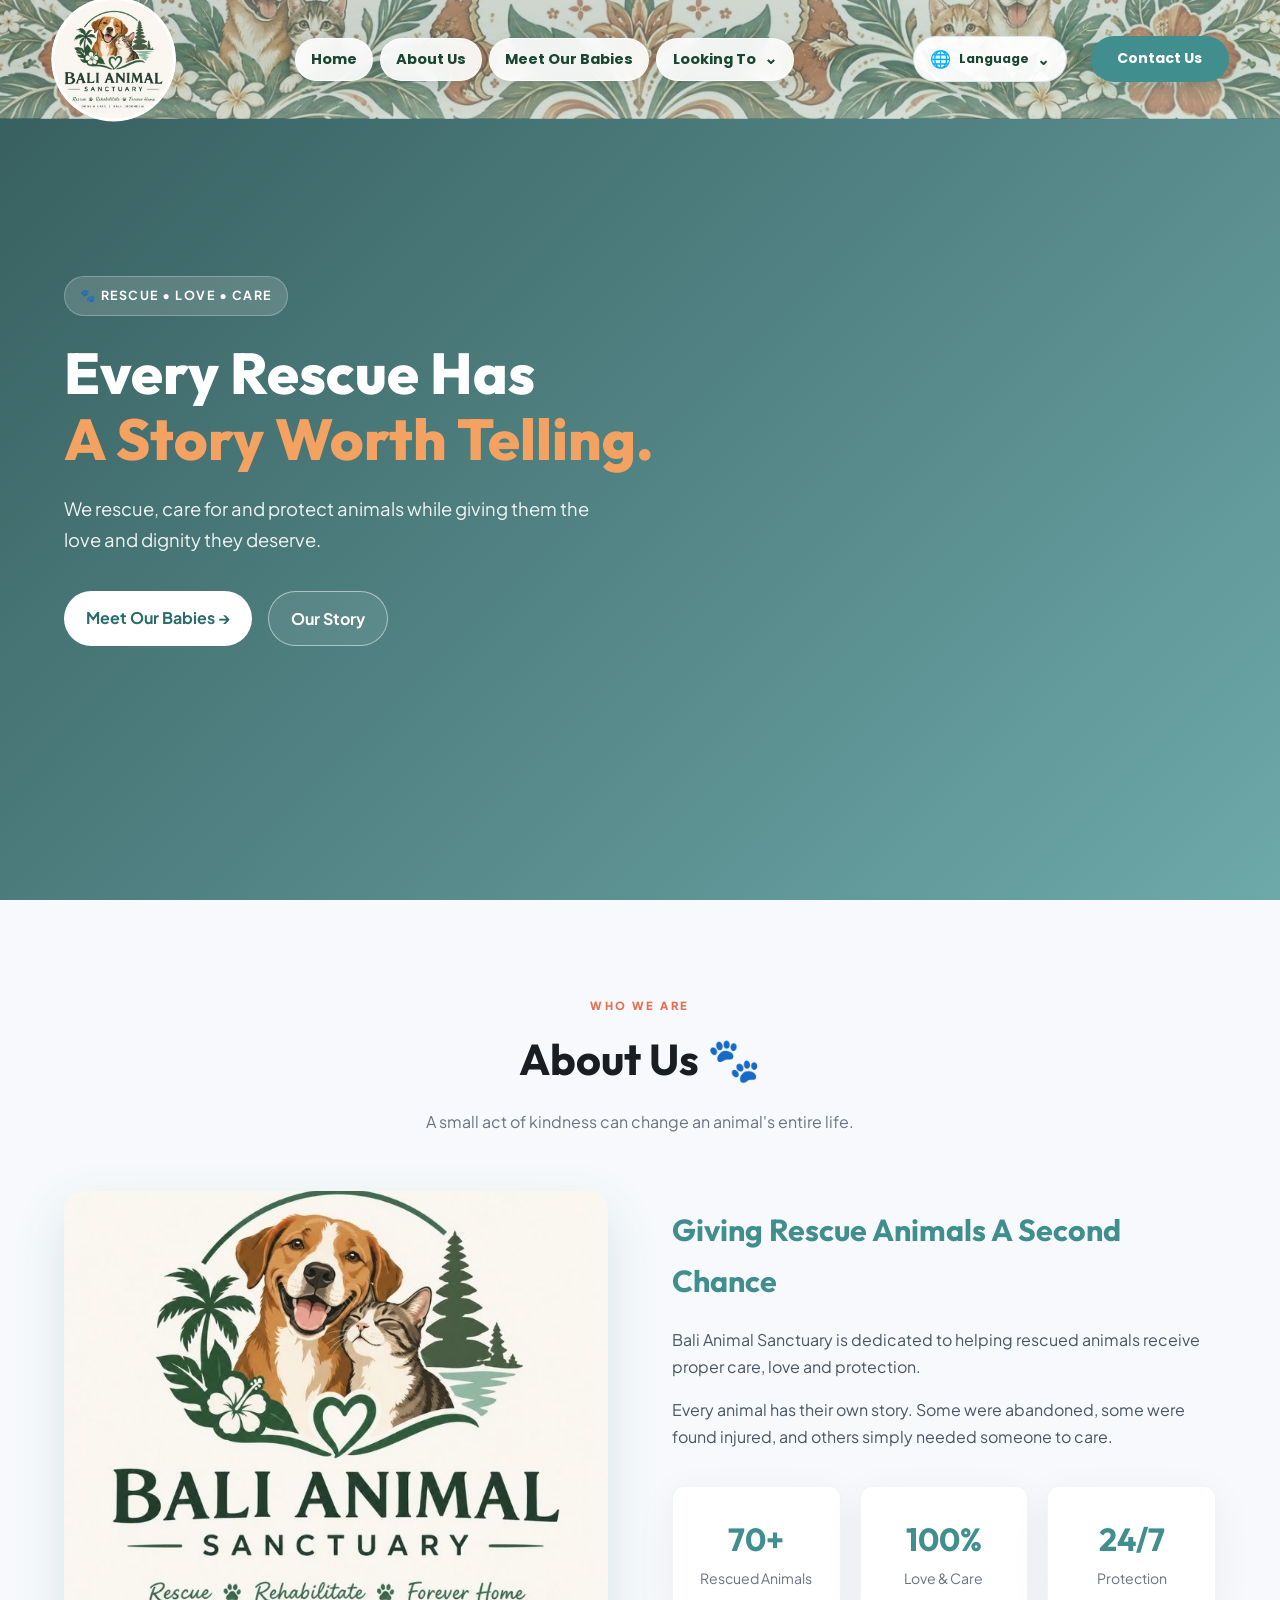
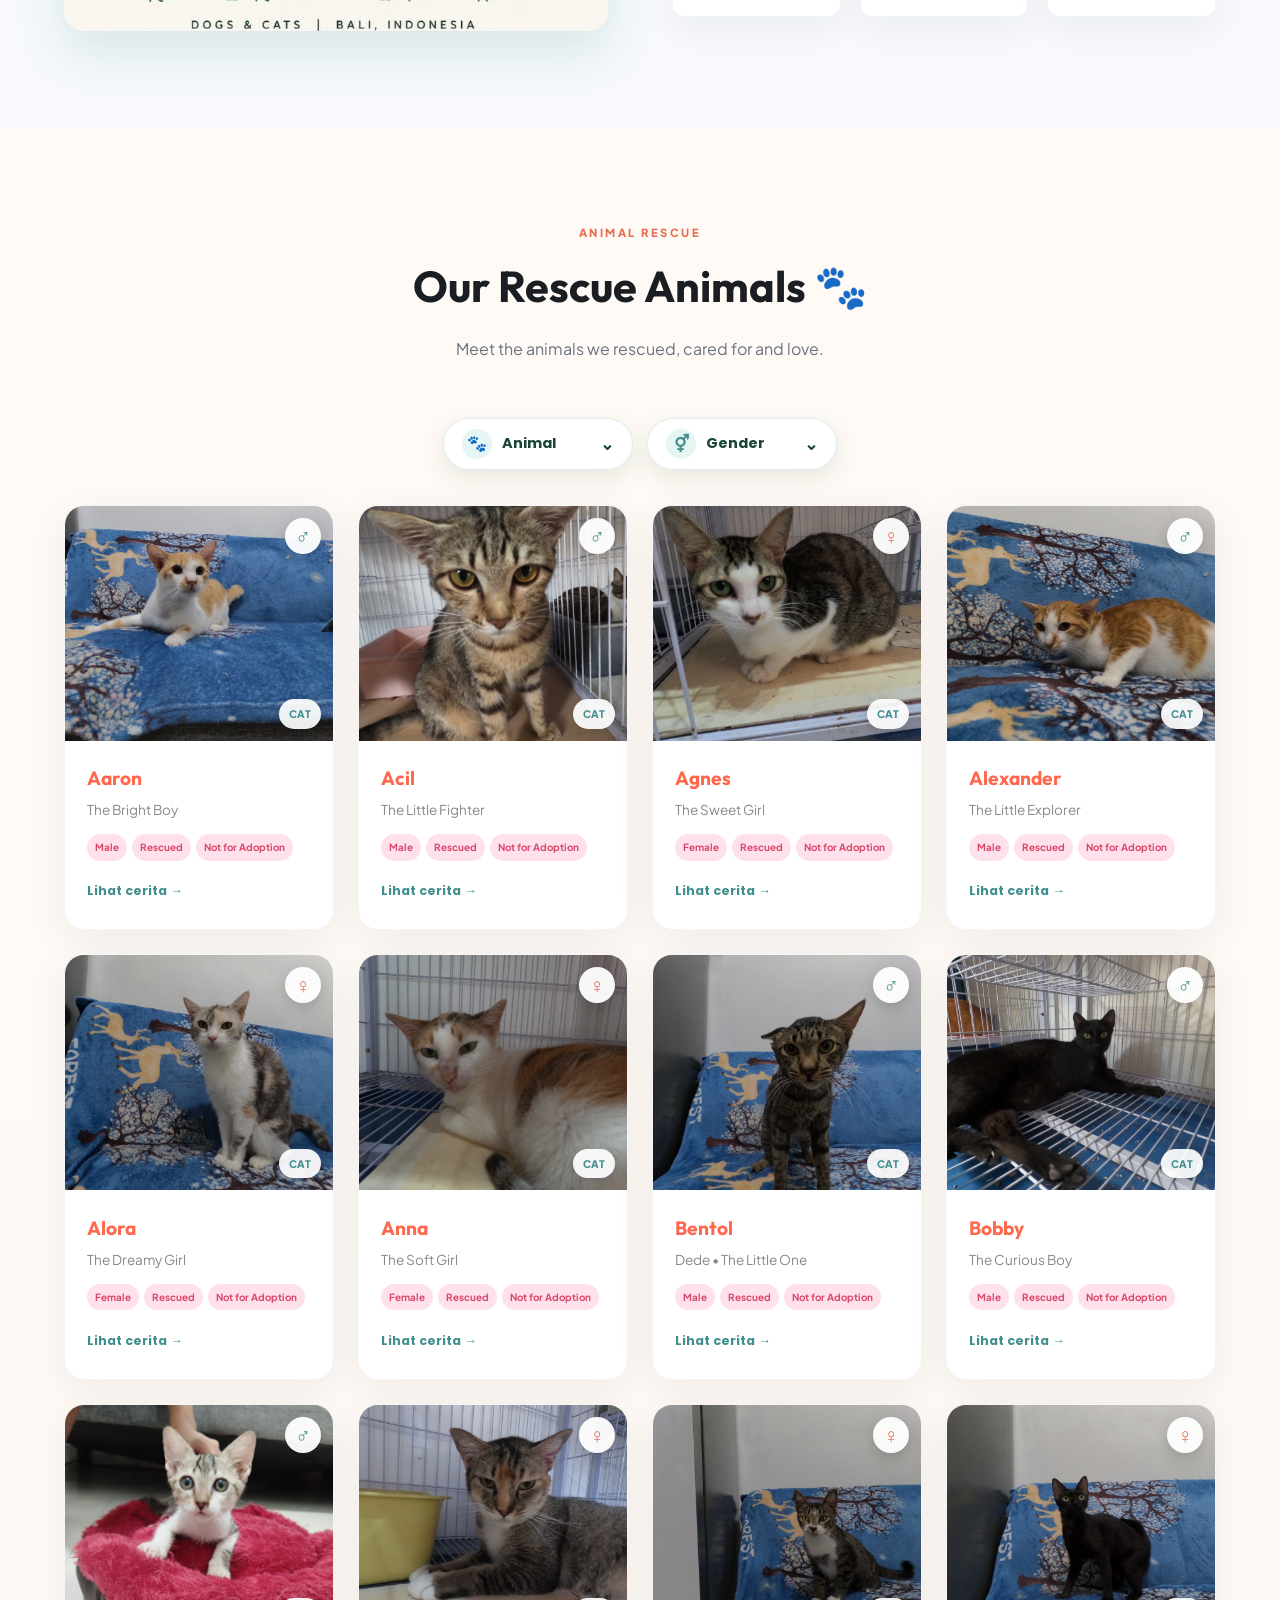
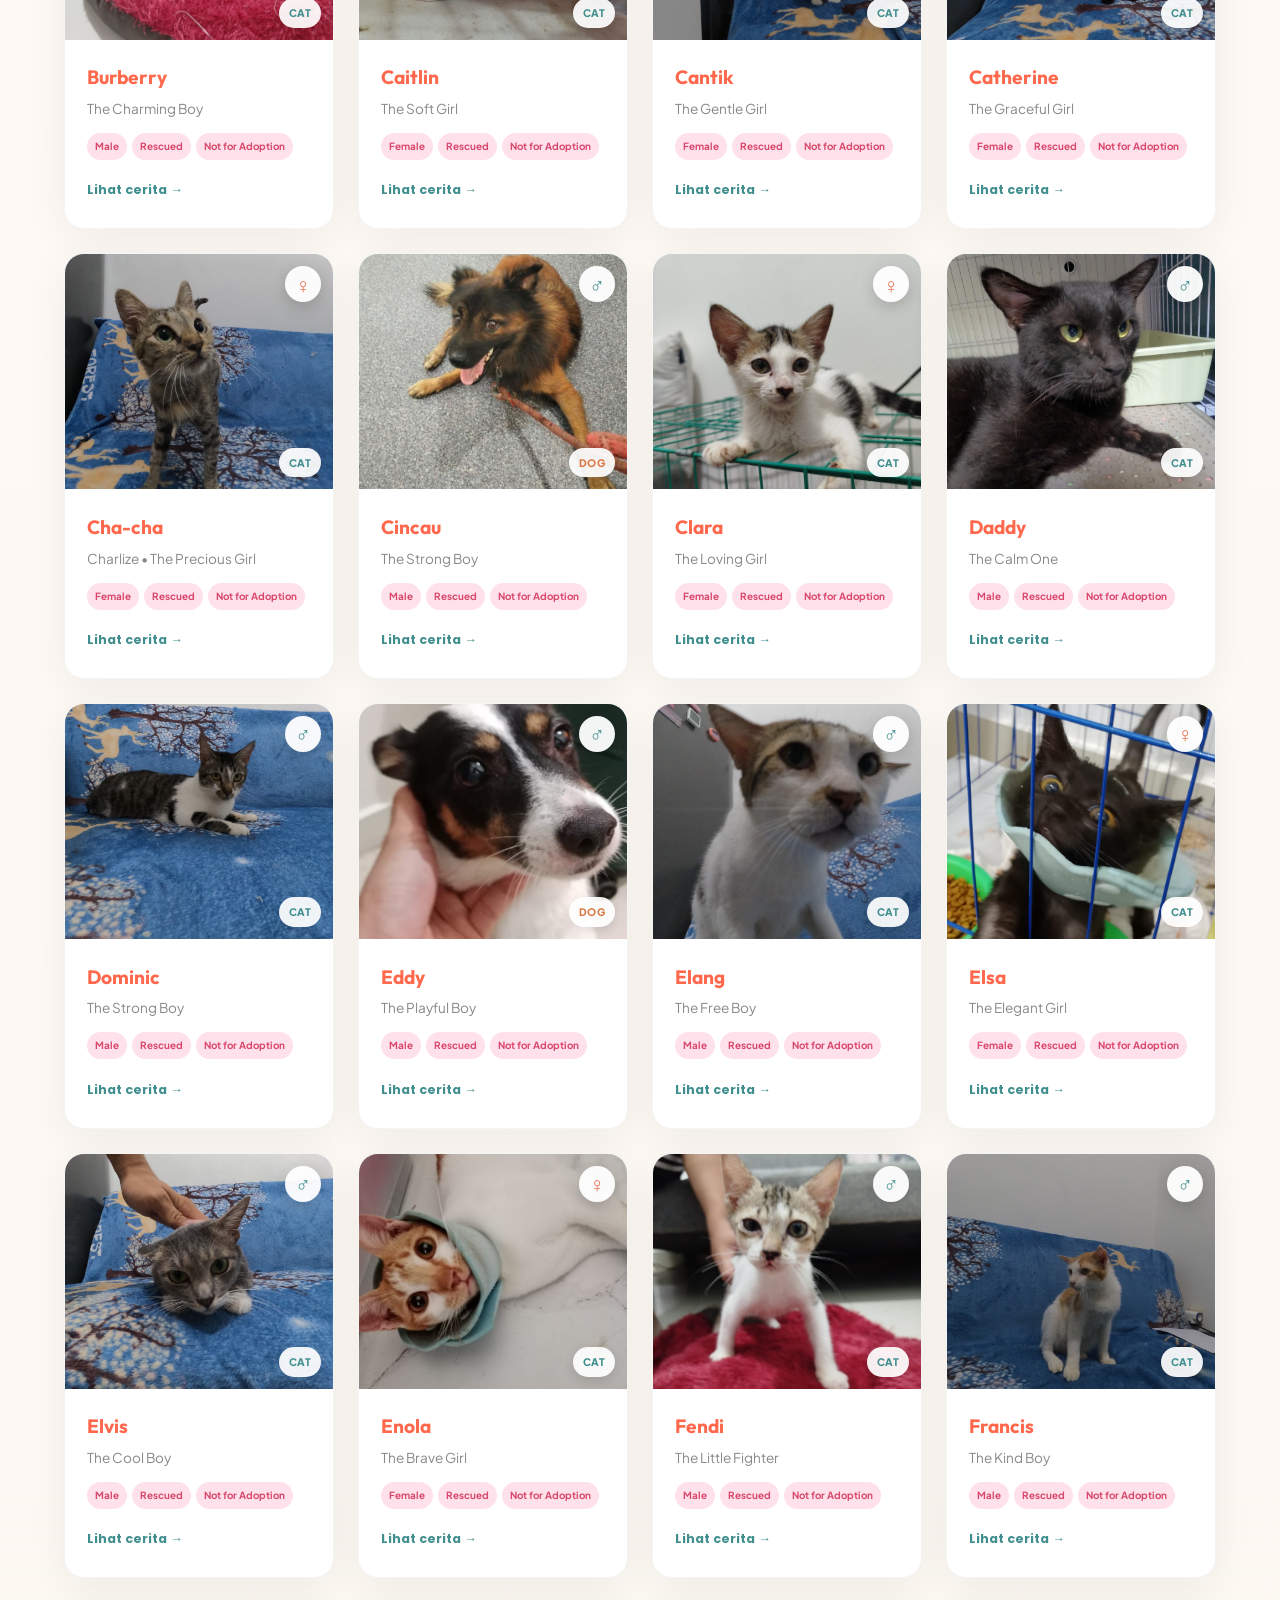
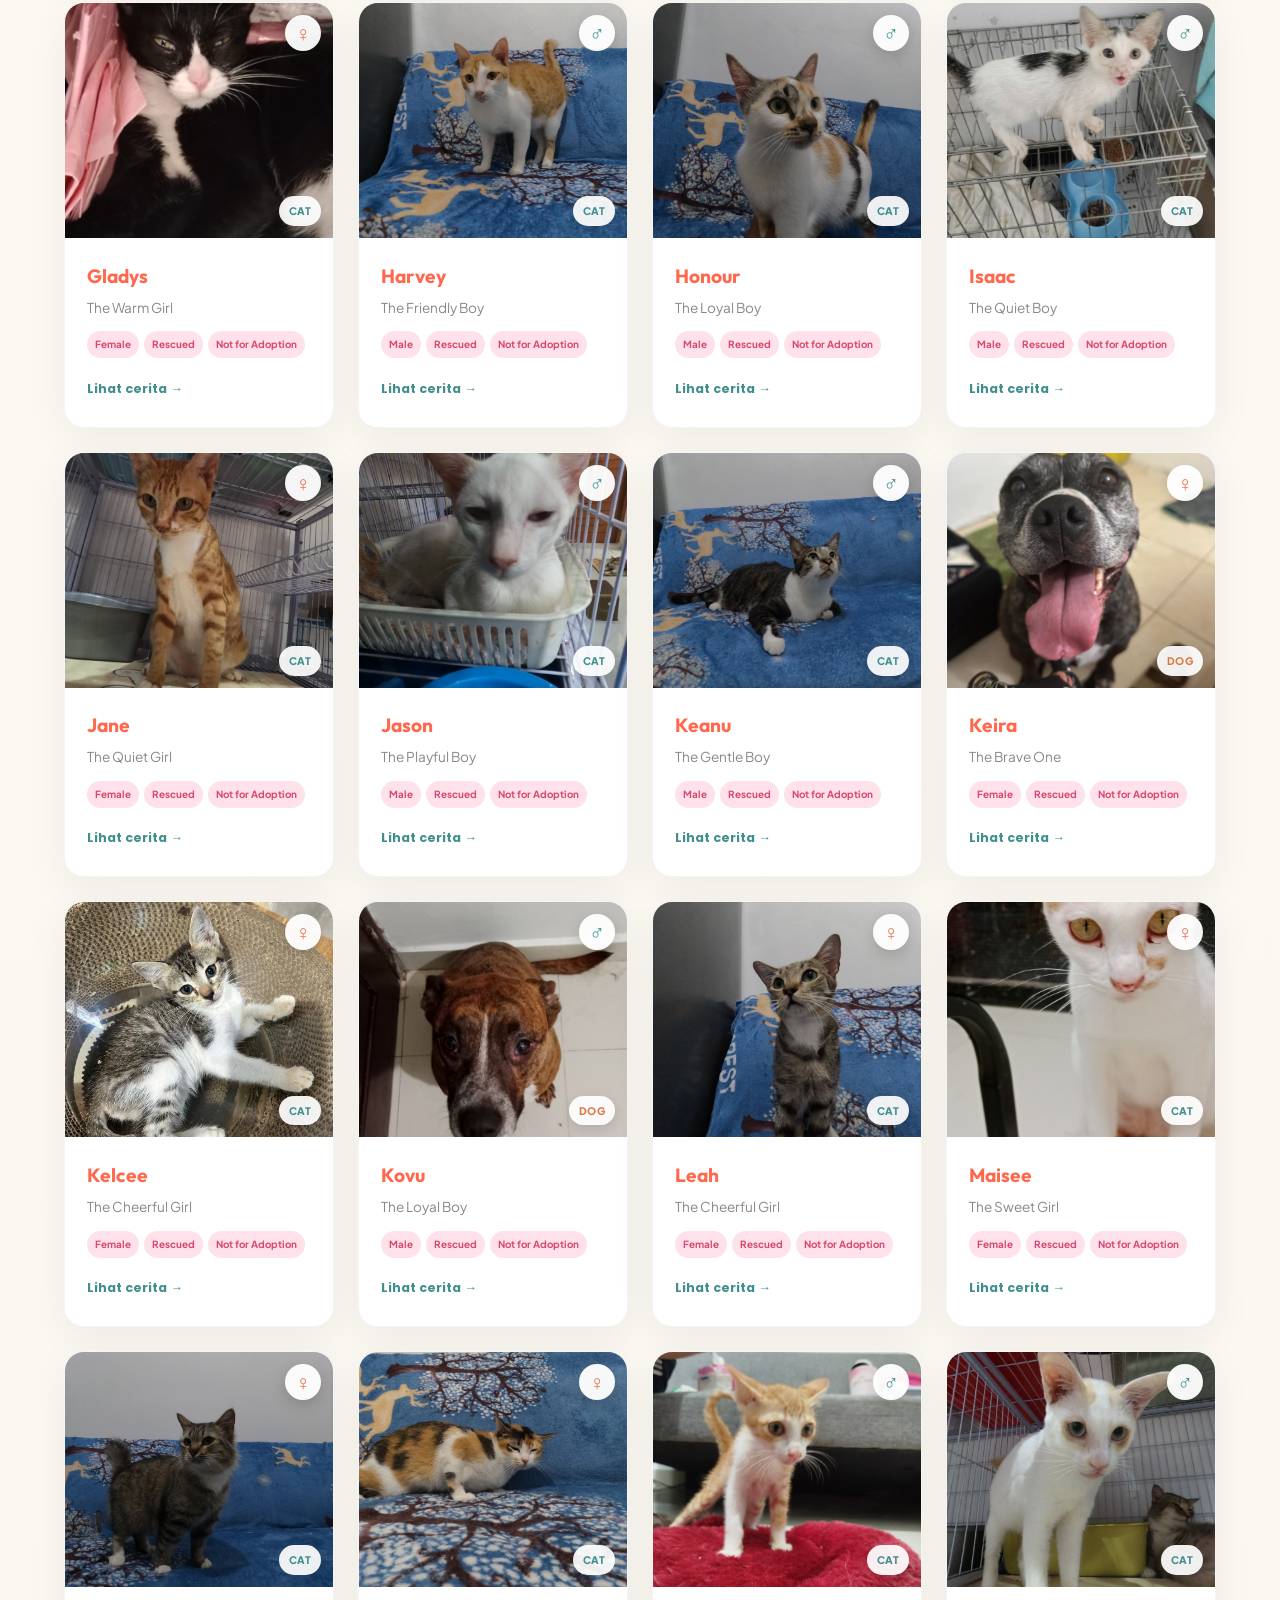
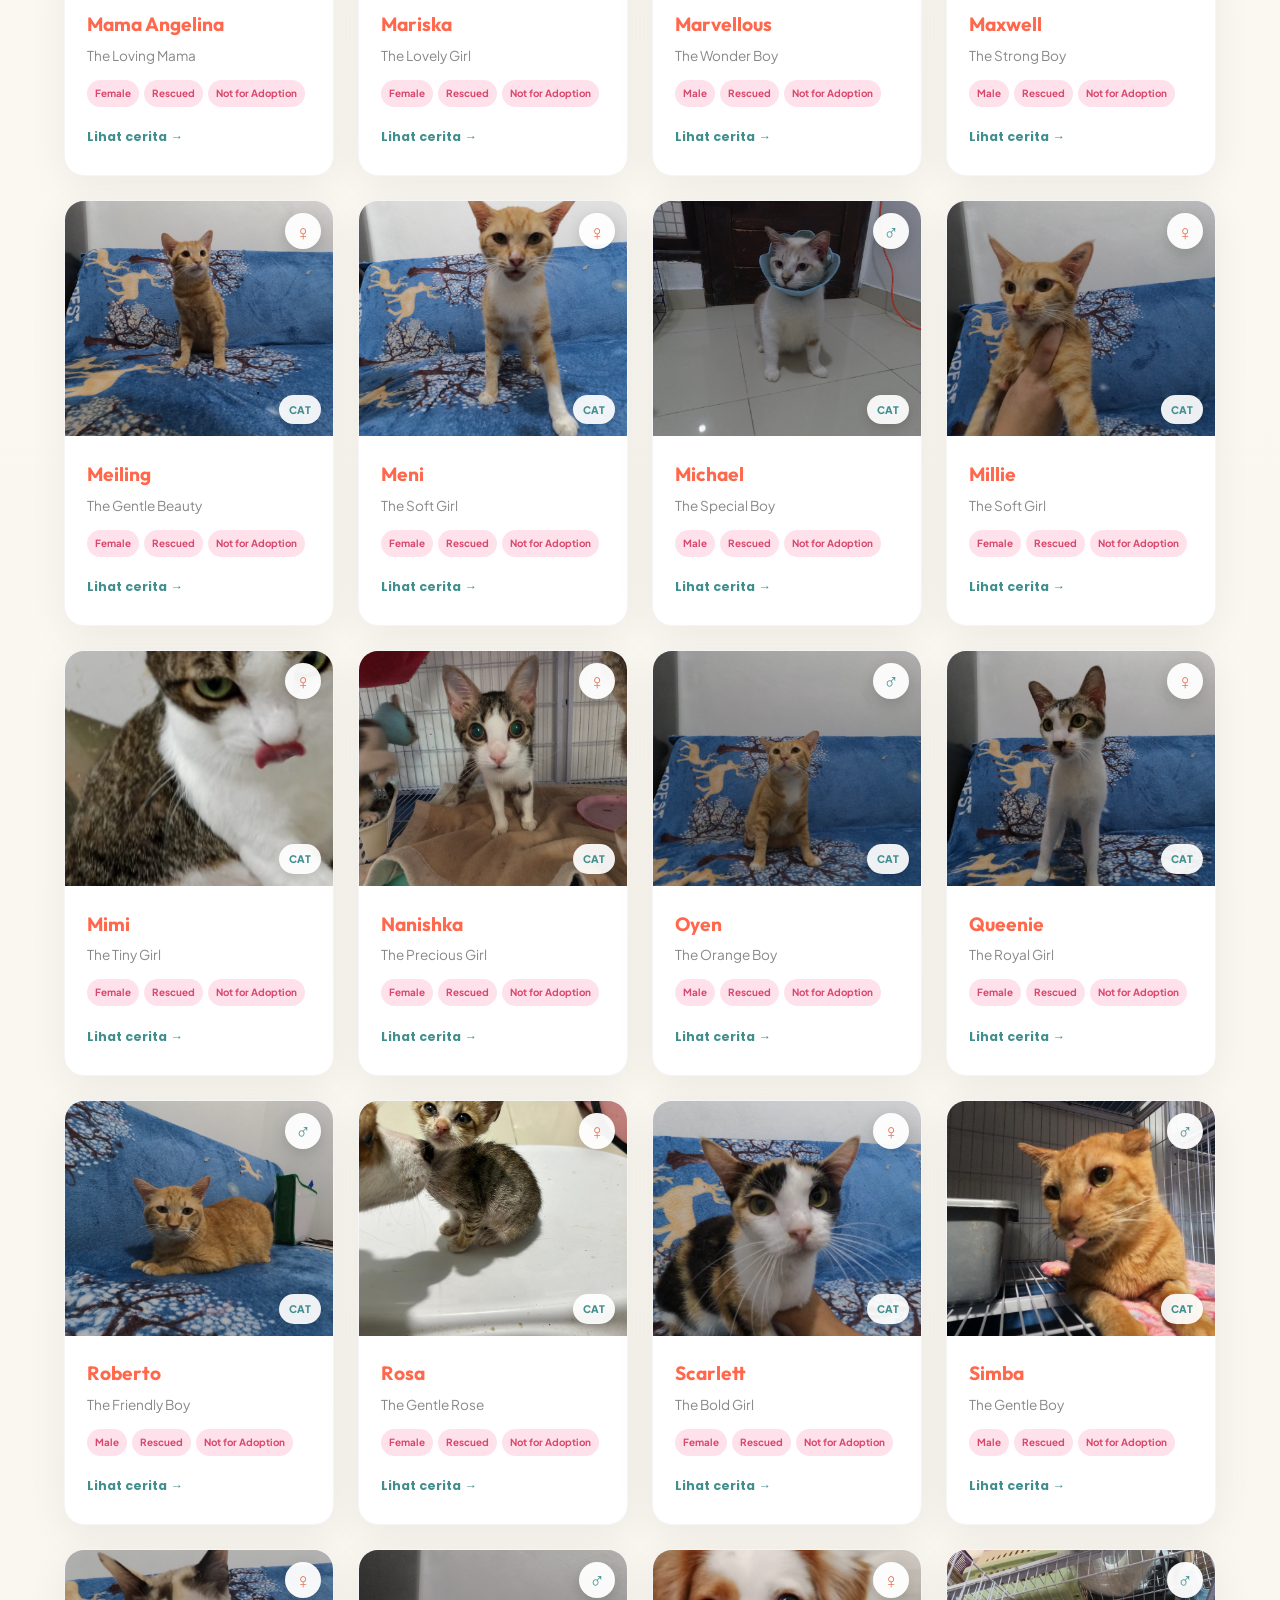
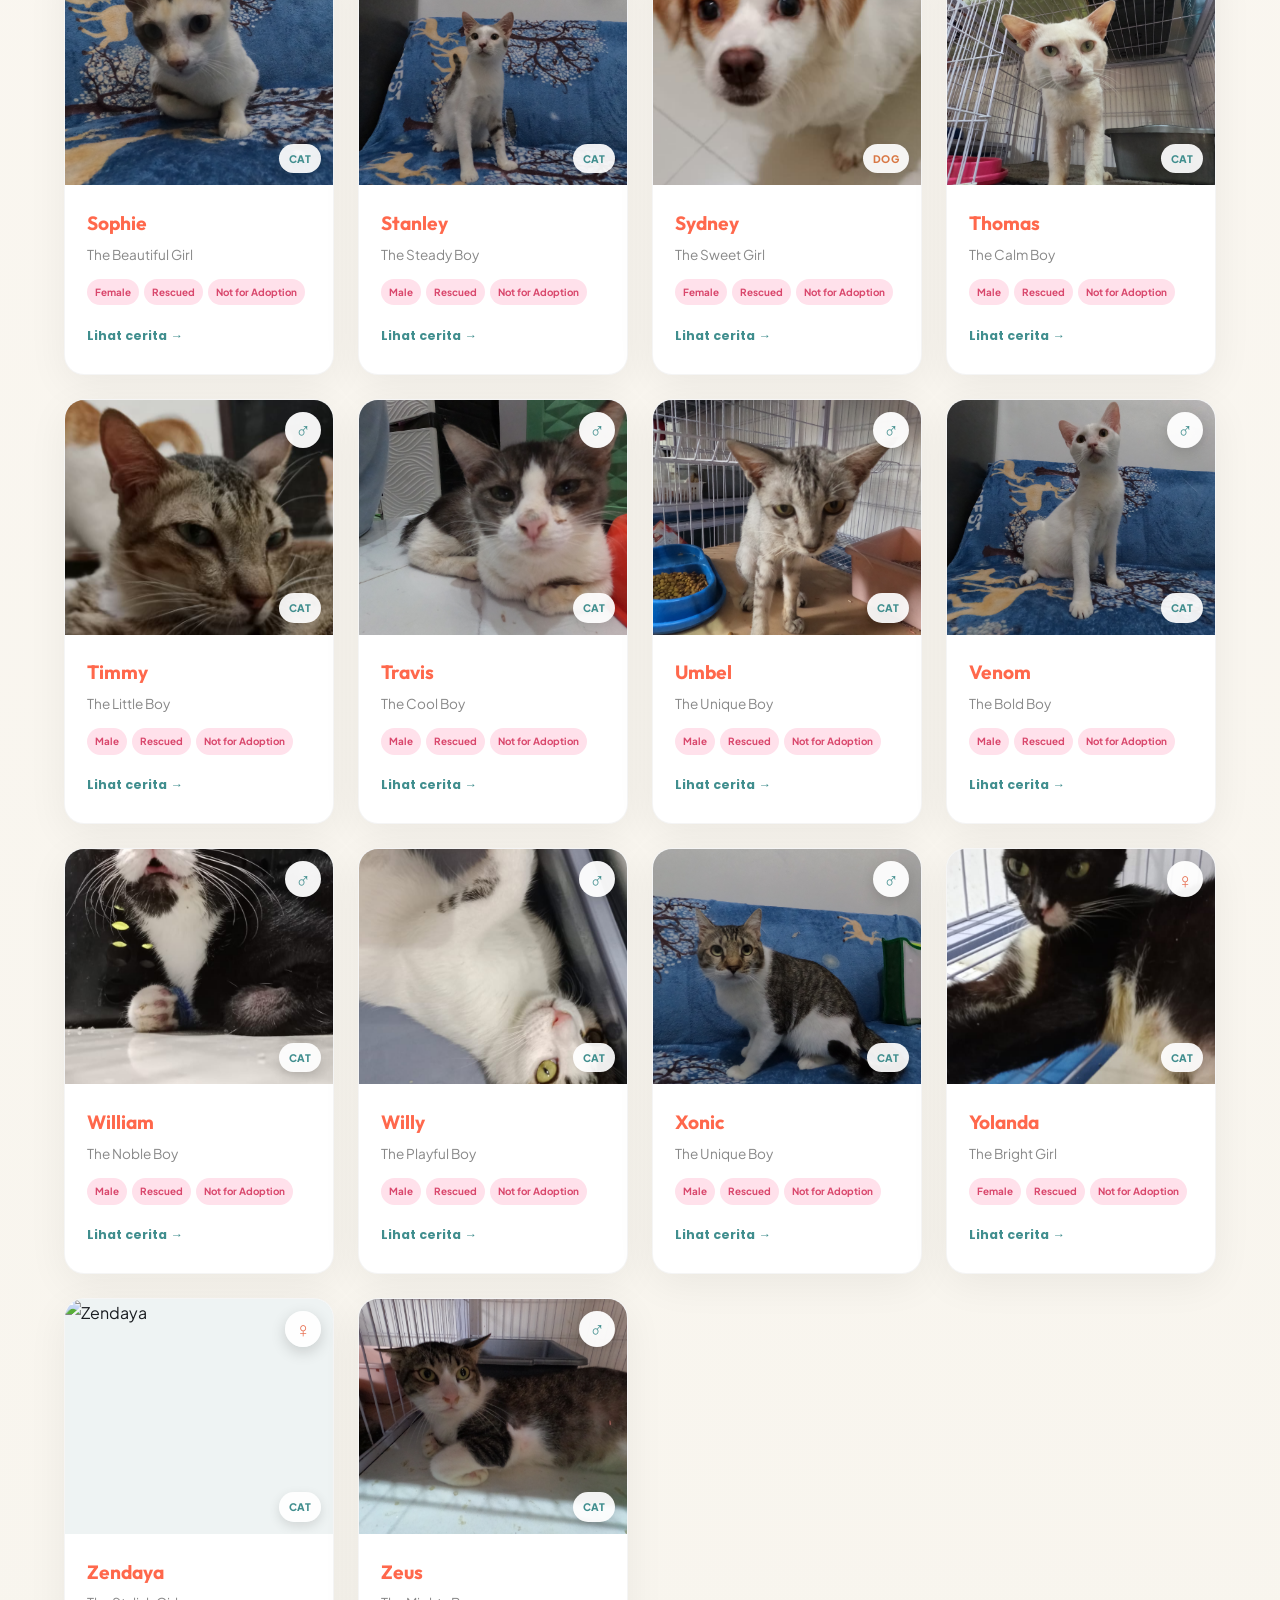
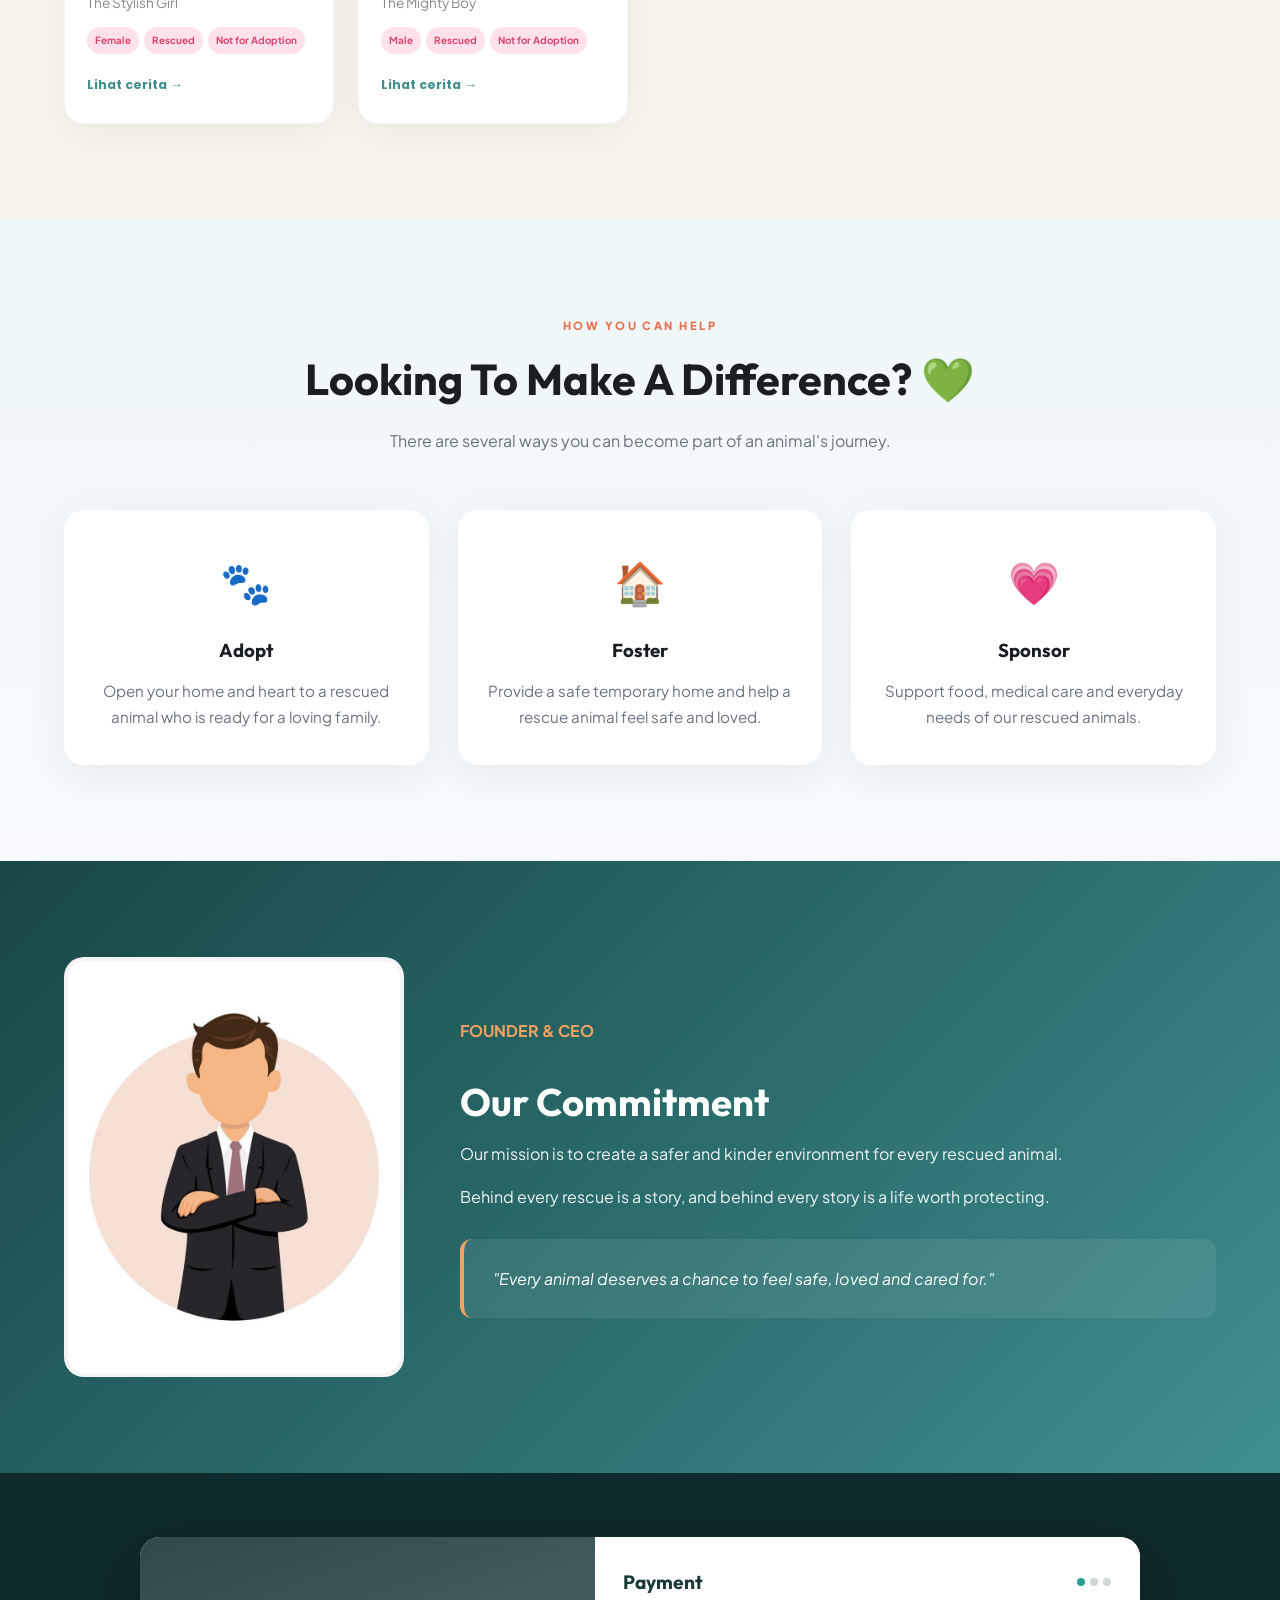
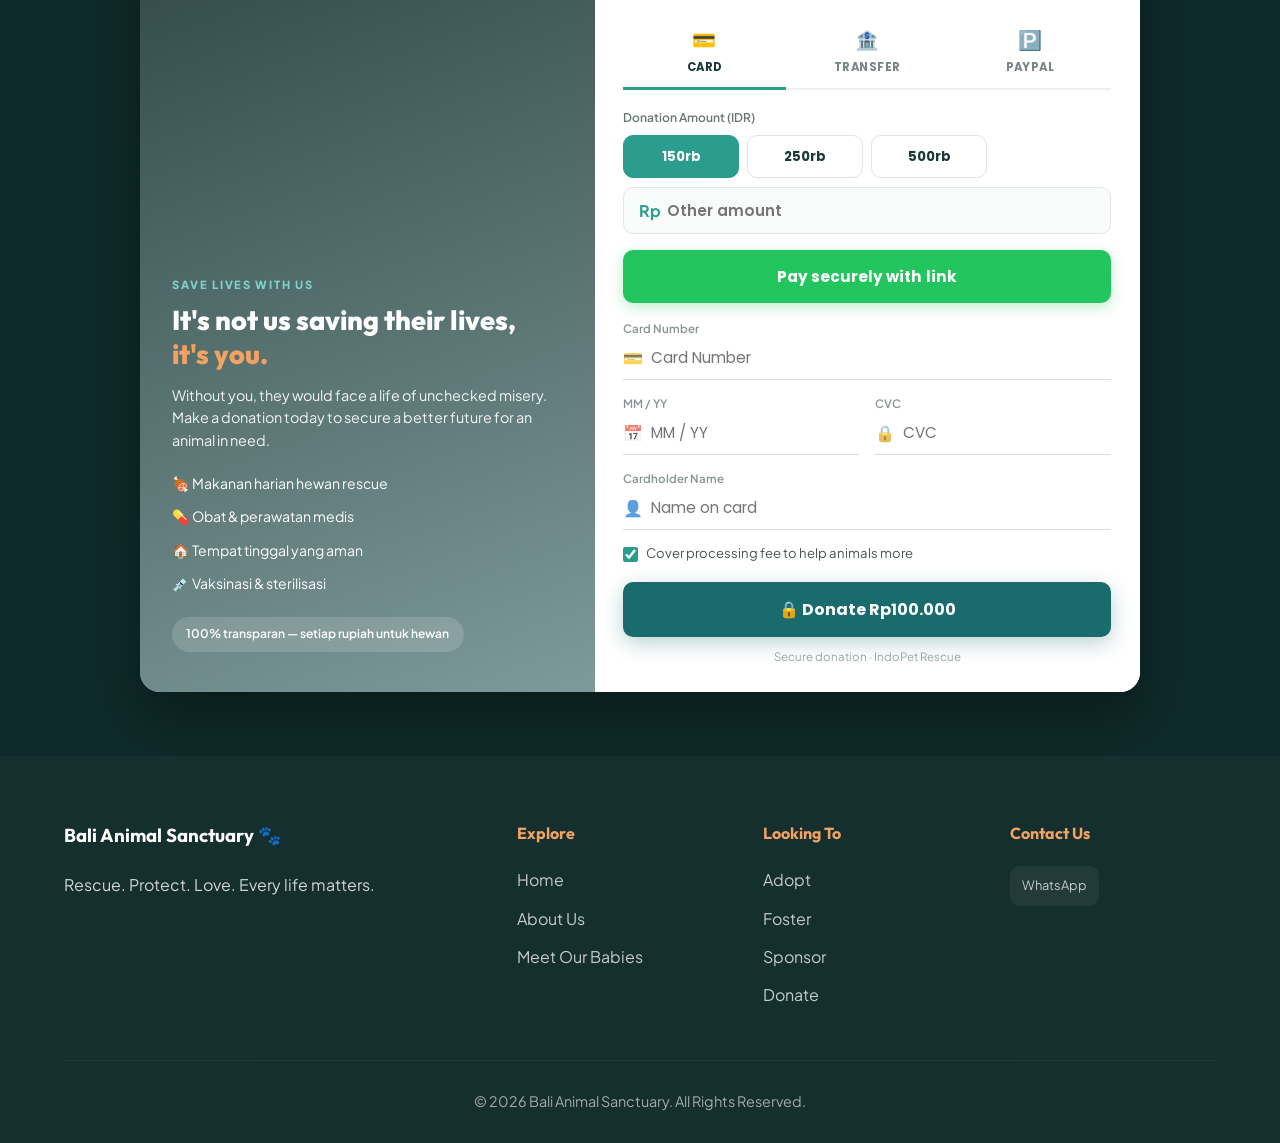
==== commit e4085daa: "Update index.html" ====
--- a/index.html
+++ b/index.html
@@ -601,7 +601,7 @@
                 <!-- A -->
                 <article class="animal-card story-card" data-animal="cat" data-gender="male">
                     <div class="animal-image">
-                        <img src="Data//Aaron.JPG" alt="Aaron">
+                        <img src="Aaron.JPG" alt="Aaron">
                         <span class="animal-type">CAT</span>
                         <span class="gender-badge male">♂</span>
                     </div>
@@ -615,7 +615,7 @@
 
                 <article class="animal-card story-card" data-animal="cat" data-gender="male" data-story="acil">
                     <div class="animal-image">
-                        <img src="Data//Acil.JPG" alt="Acil">
+                        <img src="Acil.JPG" alt="Acil">
                         <span class="animal-type">CAT</span>
                         <span class="gender-badge male">♂</span>
                     </div>
@@ -629,7 +629,7 @@
 
                 <article class="animal-card story-card" data-animal="cat" data-gender="female" data-story="agnes">
                     <div class="animal-image">
-                        <img src="Data//Agnes.JPG" alt="Agnes">
+                        <img src="Agnes.JPG" alt="Agnes">
                         <span class="animal-type">CAT</span>
                         <span class="gender-badge female">♀</span>
                     </div>
@@ -643,7 +643,7 @@
 
                 <article class="animal-card story-card" data-animal="cat" data-gender="male" data-story="alexander">
                     <div class="animal-image">
-                        <img src="Data//Alexander.JPG" alt="Alexander">
+                        <img src="Alexander.JPG" alt="Alexander">
                         <span class="animal-type">CAT</span>
                         <span class="gender-badge male">♂</span>
                     </div>
@@ -657,7 +657,7 @@
 
                 <article class="animal-card story-card" data-animal="cat" data-gender="female">
                     <div class="animal-image">
-                        <img src="Data//Alora.JPG" alt="Alora">
+                        <img src="Alora.JPG" alt="Alora">
                         <span class="animal-type">CAT</span>
                         <span class="gender-badge female">♀</span>
                     </div>
@@ -671,7 +671,7 @@
 
                 <article class="animal-card story-card" data-animal="cat" data-gender="female">
                     <div class="animal-image">
-                        <img src="Data//Anna.JPG" alt="Anna">
+                        <img src="Anna.JPG" alt="Anna">
                         <span class="animal-type">CAT</span>
                         <span class="gender-badge female">♀</span>
                     </div>
@@ -686,7 +686,7 @@
                 <!-- B -->
                 <article class="animal-card story-card" data-animal="cat" data-gender="male">
                     <div class="animal-image">
-                        <img src="Data//Dede.JPG" alt="Bentol">
+                        <img src="Dede.JPG" alt="Bentol">
                         <span class="animal-type">CAT</span>
                         <span class="gender-badge male">♂</span>
                     </div>
@@ -700,7 +700,7 @@
 
                 <article class="animal-card story-card" data-animal="cat" data-gender="male" data-story="bobby">
                     <div class="animal-image">
-                        <img src="Data/Bobby.JPG" alt="Bobby">
+                        <img src="Bobby.JPG" alt="Bobby">
                         <span class="animal-type">CAT</span>
                         <span class="gender-badge male">♂</span>
                     </div>
@@ -714,7 +714,7 @@
 
                 <article class="animal-card story-card" data-animal="cat" data-gender="male">
                     <div class="animal-image">
-                        <img src="Data/Burberry.jpeg" alt="Burberry">
+                        <img src="Burberry.jpeg" alt="Burberry">
                         <span class="animal-type">CAT</span>
                         <span class="gender-badge male">♂</span>
                     </div>
@@ -729,7 +729,7 @@
                 <!-- C -->
                 <article class="animal-card story-card" data-animal="cat" data-gender="female">
                     <div class="animal-image">
-                        <img src="Data/Caitlin.JPG" alt="Caitlin">
+                        <img src="Caitlin.JPG" alt="Caitlin">
                         <span class="animal-type">CAT</span>
                         <span class="gender-badge female">♀</span>
                     </div>
@@ -743,7 +743,7 @@
 
                 <article class="animal-card story-card" data-animal="cat" data-gender="female">
                     <div class="animal-image">
-                        <img src="Data/Cantik.JPG" alt="Cantik">
+                        <img src="Cantik.JPG" alt="Cantik">
                         <span class="animal-type">CAT</span>
                         <span class="gender-badge female">♀</span>
                     </div>
@@ -757,7 +757,7 @@
 
                 <article class="animal-card story-card" data-animal="cat" data-gender="female">
                     <div class="animal-image">
-                        <img src="Data/cathrine.JPG" alt="Catherine">
+                        <img src="cathrine.JPG" alt="Catherine">
                         <span class="animal-type">CAT</span>
                         <span class="gender-badge female">♀</span>
                     </div>
@@ -771,7 +771,7 @@
 
                 <article class="animal-card story-card" data-animal="cat" data-gender="female">
                     <div class="animal-image">
-                        <img src="Data/Cha-cha.JPG" alt="Cha-cha">
+                        <img src="Cha-cha.JPG" alt="Cha-cha">
                         <span class="animal-type">CAT</span>
                         <span class="gender-badge female">♀</span>
                     </div>
@@ -785,7 +785,7 @@
 
                 <article class="animal-card story-card" data-animal="dog" data-gender="male" data-story="cincau">
                     <div class="animal-image">
-                        <img src="Data/Cincau.jpeg" alt="Cincau">
+                        <img src="Cincau.jpeg" alt="Cincau">
                         <span class="animal-type dog-type">DOG</span>
                         <span class="gender-badge male">♂</span>
                     </div>
@@ -799,7 +799,7 @@
 
                 <article class="animal-card story-card" data-animal="cat" data-gender="female">
                     <div class="animal-image">
-                        <img src="Data/clara.jpeg" alt="Clara">
+                        <img src="clara.jpeg" alt="Clara">
                         <span class="animal-type">CAT</span>
                         <span class="gender-badge female">♀</span>
                     </div>
@@ -814,7 +814,7 @@
                 <!-- D -->
                 <article class="animal-card story-card" data-animal="cat" data-gender="male" data-story="daddy">
                     <div class="animal-image">
-                        <img src="Data/Daddy.JPG" alt="Daddy">
+                        <img src="Daddy.JPG" alt="Daddy">
                         <span class="animal-type">CAT</span>
                         <span class="gender-badge male">♂</span>
                     </div>
@@ -828,7 +828,7 @@
 
                 <article class="animal-card story-card" data-animal="cat" data-gender="male">
                     <div class="animal-image">
-                        <img src="Data/Dominic.JPG" alt="Dominic">
+                        <img src="Dominic.JPG" alt="Dominic">
                         <span class="animal-type">CAT</span>
                         <span class="gender-badge male">♂</span>
                     </div>
@@ -843,7 +843,7 @@
                 <!-- E -->
                 <article class="animal-card story-card" data-animal="dog" data-gender="male" data-story="milo">
                     <div class="animal-image">
-                        <img src="Data/Eddy.jpeg" alt="Eddy">
+                        <img src="Eddy.jpeg" alt="Eddy">
                         <span class="animal-type dog-type">DOG</span>
                         <span class="gender-badge male">♂</span>
                     </div>
@@ -857,7 +857,7 @@
 
                 <article class="animal-card story-card" data-animal="cat" data-gender="male">
                     <div class="animal-image">
-                        <img src="Data/Elang.JPG" alt="Elang">
+                        <img src="Elang.JPG" alt="Elang">
                         <span class="animal-type">CAT</span>
                         <span class="gender-badge male">♂</span>
                     </div>
@@ -871,7 +871,7 @@
 
                 <article class="animal-card story-card" data-animal="cat" data-gender="female">
                     <div class="animal-image">
-                        <img src="Data/Elsa.JPG" alt="Elsa">
+                        <img src="Elsa.jpg" alt="Elsa">
                         <span class="animal-type">CAT</span>
                         <span class="gender-badge female">♀</span>
                     </div>
@@ -885,7 +885,7 @@
 
                 <article class="animal-card story-card" data-animal="cat" data-gender="male">
                     <div class="animal-image">
-                        <img src="Data/Elvis.JPG" alt="Elvis">
+                        <img src="Elvis.JPG" alt="Elvis">
                         <span class="animal-type">CAT</span>
                         <span class="gender-badge male">♂</span>
                     </div>
@@ -899,7 +899,7 @@
 
                 <article class="animal-card story-card" data-animal="cat" data-gender="female">
                     <div class="animal-image">
-                        <img src="Data/Enola.JPG" alt="Enola">
+                        <img src="Enola.jpg" alt="Enola">
                         <span class="animal-type">CAT</span>
                         <span class="gender-badge female">♀</span>
                     </div>
@@ -914,7 +914,7 @@
                 <!-- F -->
                 <article class="animal-card story-card" data-animal="cat" data-gender="male">
                     <div class="animal-image">
-                        <img src="Data/Fendi.jpeg" alt="Fendi">
+                        <img src="Fendi.jpeg" alt="Fendi">
                         <span class="animal-type">CAT</span>
                         <span class="gender-badge male">♂</span>
                     </div>
@@ -928,7 +928,7 @@
 
                 <article class="animal-card story-card" data-animal="cat" data-gender="male">
                     <div class="animal-image">
-                        <img src="Data/Francis.JPG" alt="Francis">
+                        <img src="Francis.JPG" alt="Francis">
                         <span class="animal-type">CAT</span>
                         <span class="gender-badge male">♂</span>
                     </div>
@@ -943,7 +943,7 @@
                 <!-- G -->
                 <article class="animal-card story-card" data-animal="cat" data-gender="female">
                     <div class="animal-image">
-                        <img src="Data/Gladys.jpeg" alt="Gladys">
+                        <img src="Gladys.jpeg" alt="Gladys">
                         <span class="animal-type">CAT</span>
                         <span class="gender-badge female">♀</span>
                     </div>
@@ -958,7 +958,7 @@
                 <!-- H -->
                 <article class="animal-card story-card" data-animal="cat" data-gender="male">
                     <div class="animal-image">
-                        <img src="Data/Harvey.JPG" alt="Harvey">
+                        <img src="Harvey.JPG" alt="Harvey">
                         <span class="animal-type">CAT</span>
                         <span class="gender-badge male">♂</span>
                     </div>
@@ -972,7 +972,7 @@
 
                 <article class="animal-card story-card" data-animal="cat" data-gender="male">
                     <div class="animal-image">
-                        <img src="Data/Honour.JPG" alt="Honour">
+                        <img src="Honour.JPG" alt="Honour">
                         <span class="animal-type">CAT</span>
                         <span class="gender-badge male">♂</span>
                     </div>
@@ -987,7 +987,7 @@
                 <!-- I -->
                 <article class="animal-card story-card" data-animal="cat" data-gender="male">
                     <div class="animal-image">
-                        <img src="Data/Issac.jpeg" alt="Isaac">
+                        <img src="Issac.jpeg" alt="Isaac">
                         <span class="animal-type">CAT</span>
                         <span class="gender-badge male">♂</span>
                     </div>
@@ -1002,7 +1002,7 @@
                 <!-- J -->
                 <article class="animal-card story-card" data-animal="cat" data-gender="female">
                     <div class="animal-image">
-                        <img src="Data/Jane.JPG" alt="Jane">
+                        <img src="Jane.JPG" alt="Jane">
                         <span class="animal-type">CAT</span>
                         <span class="gender-badge female">♀</span>
                     </div>
@@ -1016,7 +1016,7 @@
 
                 <article class="animal-card story-card" data-animal="cat" data-gender="male">
                     <div class="animal-image">
-                        <img src="Data/Jason.JPG" alt="Jason">
+                        <img src="Jason.JPG" alt="Jason">
                         <span class="animal-type">CAT</span>
                         <span class="gender-badge male">♂</span>
                     </div>
@@ -1029,10 +1029,9 @@
                 </article>
 
                 <!-- K -->
-                <article class="animal-card story-card" data-animal="cat" data-gender="male" data-story="keanu">
-                    <div class="animal-image">
-                        <img src="Data/Keanu.JPG" alt="Keanu">
-                        <span class="featured">⭐ Featured Rescue</span>
+                <article class="animal-card story-card" data-animal="cat" data-gender="male">
+                    <div class="animal-image">
+                        <img src="Keanu.JPG" alt="Keanu">
                         <span class="animal-type">CAT</span>
                         <span class="gender-badge male">♂</span>
                     </div>
@@ -1046,7 +1045,7 @@
 
                 <article class="animal-card story-card" data-animal="dog" data-gender="female" data-story="keira">
                     <div class="animal-image">
-                        <img src="Data/Keira.jpeg" alt="Keira">
+                        <img src="Keira.jpeg" alt="Keira">
                         <span class="animal-type dog-type">DOG</span>
                         <span class="gender-badge female">♀</span>
                     </div>
@@ -1060,7 +1059,7 @@
 
                 <article class="animal-card story-card" data-animal="cat" data-gender="female">
                     <div class="animal-image">
-                        <img src="Data/Kelcee.JPG" alt="Kelcee">
+                        <img src="Kelcee.jpg" alt="Kelcee">
                         <span class="animal-type">CAT</span>
                         <span class="gender-badge female">♀</span>
                     </div>
@@ -1074,8 +1073,7 @@
 
                 <article class="animal-card story-card" data-animal="dog" data-gender="male" data-story="bruno">
                     <div class="animal-image">
-                        <img src="Data/Kofu.jpeg" alt="Kovu">
-                        <span class="featured">⭐ Featured Rescue</span>
+                        <img src="Kofu.jpeg" alt="Kovu">
                         <span class="animal-type dog-type">DOG</span>
                         <span class="gender-badge male">♂</span>
                     </div>
@@ -1090,7 +1088,7 @@
                 <!-- L -->
                 <article class="animal-card story-card" data-animal="cat" data-gender="female">
                     <div class="animal-image">
-                        <img src="Data/Leah.JPG" alt="Leah">
+                        <img src="Leah.JPG" alt="Leah">
                         <span class="animal-type">CAT</span>
                         <span class="gender-badge female">♀</span>
                     </div>
@@ -1105,7 +1103,7 @@
                 <!-- M -->
                 <article class="animal-card story-card" data-animal="cat" data-gender="female">
                     <div class="animal-image">
-                        <img src="Data/Messie.jpg" alt="Maisee">
+                        <img src="Messie.jpg" alt="Maisee">
                         <span class="animal-type">CAT</span>
                         <span class="gender-badge female">♀</span>
                     </div>
@@ -1119,8 +1117,7 @@
 
                 <article class="animal-card story-card" data-animal="cat" data-gender="female" data-story="angelina">
                     <div class="animal-image">
-                        <img src="Data/mama.JPG" alt="Mama Angelina">
-                        <span class="featured">⭐ Featured Rescue</span>
+                        <img src="mama.JPG" alt="Mama Angelina">
                         <span class="animal-type">CAT</span>
                         <span class="gender-badge female">♀</span>
                     </div>
@@ -1134,7 +1131,7 @@
 
                 <article class="animal-card story-card" data-animal="cat" data-gender="female">
                     <div class="animal-image">
-                        <img src="Data/Mariska.JPG" alt="Mariska">
+                        <img src="Mariska.JPG" alt="Mariska">
                         <span class="animal-type">CAT</span>
                         <span class="gender-badge female">♀</span>
                     </div>
@@ -1148,7 +1145,7 @@
 
                 <article class="animal-card story-card" data-animal="cat" data-gender="male">
                     <div class="animal-image">
-                        <img src="Data/Marvelous.jpeg" alt="Marvellous">
+                        <img src="Marvelous.jpeg" alt="Marvellous">
                         <span class="animal-type">CAT</span>
                         <span class="gender-badge male">♂</span>
                     </div>
@@ -1162,7 +1159,7 @@
 
                 <article class="animal-card story-card" data-animal="cat" data-gender="male">
                     <div class="animal-image">
-                        <img src="Data/Maxwell.JPG" alt="Maxwell">
+                        <img src="Maxwell.JPG" alt="Maxwell">
                         <span class="animal-type">CAT</span>
                         <span class="gender-badge male">♂</span>
                     </div>
@@ -1176,7 +1173,7 @@
 
                 <article class="animal-card story-card" data-animal="cat" data-gender="female">
                     <div class="animal-image">
-                        <img src="Data/Meiling.JPG" alt="Meiling">
+                        <img src="Meiling.JPG" alt="Meiling">
                         <span class="animal-type">CAT</span>
                         <span class="gender-badge female">♀</span>
                     </div>
@@ -1190,7 +1187,7 @@
 
                 <article class="animal-card story-card" data-animal="cat" data-gender="female">
                     <div class="animal-image">
-                        <img src="Data/Meni.JPG" alt="Meni">
+                        <img src="Meni.JPG" alt="Meni">
                         <span class="animal-type">CAT</span>
                         <span class="gender-badge female">♀</span>
                     </div>
@@ -1204,8 +1201,7 @@
 
                 <article class="animal-card story-card" data-animal="cat" data-gender="male" data-story="michael">
                     <div class="animal-image">
-                        <img src="Data/Michael.JPG" alt="Michael">
-                        <span class="featured">⭐ Featured Rescue</span>
+                        <img src="Michael.JPG" alt="Michael">
                         <span class="animal-type">CAT</span>
                         <span class="gender-badge male">♂</span>
                     </div>
@@ -1219,7 +1215,7 @@
 
                 <article class="animal-card story-card" data-animal="cat" data-gender="female">
                     <div class="animal-image">
-                        <img src="Data/Millie.JPG" alt="Millie">
+                        <img src="Millie.JPG" alt="Millie">
                         <span class="animal-type">CAT</span>
                         <span class="gender-badge female">♀</span>
                     </div>
@@ -1233,7 +1229,7 @@
 
                 <article class="animal-card story-card" data-animal="cat" data-gender="female">
                     <div class="animal-image">
-                        <img src="Data/mimi.jpeg" alt="Mimi">
+                        <img src="mimi.jpeg" alt="Mimi">
                         <span class="animal-type">CAT</span>
                         <span class="gender-badge female">♀</span>
                     </div>
@@ -1248,7 +1244,7 @@
                 <!-- N -->
                 <article class="animal-card story-card" data-animal="cat" data-gender="female">
                     <div class="animal-image">
-                        <img src="Data/Nanishka.JPG" alt="Nanishka">
+                        <img src="Nanishka.JPG" alt="Nanishka">
                         <span class="animal-type">CAT</span>
                         <span class="gender-badge female">♀</span>
                     </div>
@@ -1263,7 +1259,7 @@
                 <!-- O -->
                 <article class="animal-card story-card" data-animal="cat" data-gender="male">
                     <div class="animal-image">
-                        <img src="Data/Oyen.JPG" alt="Oyen">
+                        <img src="Oyen.JPG" alt="Oyen">
                         <span class="animal-type">CAT</span>
                         <span class="gender-badge male">♂</span>
                     </div>
@@ -1278,7 +1274,7 @@
                 <!-- Q -->
                 <article class="animal-card story-card" data-animal="cat" data-gender="female">
                     <div class="animal-image">
-                        <img src="Data/Quennie.JPG" alt="Queenie">
+                        <img src="Quennie.JPG" alt="Queenie">
                         <span class="animal-type">CAT</span>
                         <span class="gender-badge female">♀</span>
                     </div>
@@ -1293,7 +1289,7 @@
                 <!-- R -->
                 <article class="animal-card story-card" data-animal="cat" data-gender="male">
                     <div class="animal-image">
-                        <img src="Data/Roberto.JPG" alt="Roberto">
+                        <img src="Roberto.JPG" alt="Roberto">
                         <span class="animal-type">CAT</span>
                         <span class="gender-badge male">♂</span>
                     </div>
@@ -1307,7 +1303,7 @@
 
                 <article class="animal-card story-card" data-animal="cat" data-gender="female">
                     <div class="animal-image">
-                        <img src="Data/Rosa.JPG" alt="Rosa">
+                        <img src="Rosa.jpg" alt="Rosa">
                         <span class="animal-type">CAT</span>
                         <span class="gender-badge female">♀</span>
                     </div>
@@ -1319,10 +1315,10 @@
                     </div>
                 </article>
 
-
-                <article class="animal-card story-card" data-animal="cat" data-gender="female">
-                    <div class="animal-image">
-                        <img src="Data/Scarlet (2).JPG" alt="Scarlett">
+                <!-- S -->
+                <article class="animal-card story-card" data-animal="cat" data-gender="female">
+                    <div class="animal-image">
+                        <img src="Scarlet (2).JPG" alt="Scarlett">
                         <span class="animal-type">CAT</span>
                         <span class="gender-badge female">♀</span>
                     </div>
@@ -1336,7 +1332,7 @@
 
                 <article class="animal-card story-card" data-animal="cat" data-gender="male">
                     <div class="animal-image">
-                        <img src="Data/Simba.JPG" alt="Simba">
+                        <img src="Simba.JPG" alt="Simba">
                         <span class="animal-type">CAT</span>
                         <span class="gender-badge male">♂</span>
                     </div>
@@ -1350,7 +1346,7 @@
 
                 <article class="animal-card story-card" data-animal="cat" data-gender="female">
                     <div class="animal-image">
-                        <img src="Data/Sofie.JPG" alt="Sophie">
+                        <img src="Sofie.JPG" alt="Sophie">
                         <span class="animal-type">CAT</span>
                         <span class="gender-badge female">♀</span>
                     </div>
@@ -1364,7 +1360,7 @@
 
                 <article class="animal-card story-card" data-animal="cat" data-gender="male">
                     <div class="animal-image">
-                        <img src="Data/Stanley.JPG" alt="Stanley">
+                        <img src="Stanley.JPG" alt="Stanley">
                         <span class="animal-type">CAT</span>
                         <span class="gender-badge male">♂</span>
                     </div>
@@ -1378,7 +1374,7 @@
 
                 <article class="animal-card story-card" data-animal="dog" data-gender="female" data-story="sydney">
                     <div class="animal-image">
-                        <img src="Data/Sydney.jpeg" alt="Sydney">
+                        <img src="Sydney.jpeg" alt="Sydney">
                         <span class="animal-type dog-type">DOG</span>
                         <span class="gender-badge female">♀</span>
                     </div>
@@ -1393,7 +1389,7 @@
                 <!-- T -->
                 <article class="animal-card story-card" data-animal="cat" data-gender="male">
                     <div class="animal-image">
-                        <img src="Data/Thomas.JPG" alt="Thomas">
+                        <img src="Thomas.JPG" alt="Thomas">
                         <span class="animal-type">CAT</span>
                         <span class="gender-badge male">♂</span>
                     </div>
@@ -1407,7 +1403,7 @@
 
                 <article class="animal-card story-card" data-animal="cat" data-gender="male">
                     <div class="animal-image">
-                        <img src="Data/Timmy.jpeg" alt="Timmy">
+                        <img src="Timmy.jpeg" alt="Timmy">
                         <span class="animal-type">CAT</span>
                         <span class="gender-badge male">♂</span>
                     </div>
@@ -1421,7 +1417,7 @@
 
                 <article class="animal-card story-card" data-animal="cat" data-gender="male">
                     <div class="animal-image">
-                        <img src="Data/Travis.JPG" alt="Travis">
+                        <img src="Travis.JPG" alt="Travis">
                         <span class="animal-type">CAT</span>
                         <span class="gender-badge male">♂</span>
                     </div>
@@ -1436,7 +1432,7 @@
                 <!-- U -->
                 <article class="animal-card story-card" data-animal="cat" data-gender="male">
                     <div class="animal-image">
-                        <img src="Data/Umbel.JPG" alt="Umbel">
+                        <img src="Umbel.JPG" alt="Umbel">
                         <span class="animal-type">CAT</span>
                         <span class="gender-badge male">♂</span>
                     </div>
@@ -1451,7 +1447,7 @@
                 <!-- V -->
                 <article class="animal-card story-card" data-animal="cat" data-gender="male">
                     <div class="animal-image">
-                        <img src="Data/Venom.JPG" alt="Venom">
+                        <img src="Venom.JPG" alt="Venom">
                         <span class="animal-type">CAT</span>
                         <span class="gender-badge male">♂</span>
                     </div>
@@ -1466,7 +1462,7 @@
                 <!-- W -->
                 <article class="animal-card story-card" data-animal="cat" data-gender="male">
                     <div class="animal-image">
-                        <img src="Data/william.jpeg" alt="William">
+                        <img src="william.jpeg" alt="William">
                         <span class="animal-type">CAT</span>
                         <span class="gender-badge male">♂</span>
                     </div>
@@ -1480,7 +1476,7 @@
 
                 <article class="animal-card story-card" data-animal="cat" data-gender="male">
                     <div class="animal-image">
-                        <img src="Data/willy.jpeg" alt="Willy">
+                        <img src="willy.jpeg" alt="Willy">
                         <span class="animal-type">CAT</span>
                         <span class="gender-badge male">♂</span>
                     </div>
@@ -1495,7 +1491,7 @@
                 <!-- X -->
                 <article class="animal-card story-card" data-animal="cat" data-gender="male">
                     <div class="animal-image">
-                        <img src="Data/Xonic.JPG" alt="Xonic">
+                        <img src="Xonic.JPG" alt="Xonic">
                         <span class="animal-type">CAT</span>
                         <span class="gender-badge male">♂</span>
                     </div>
@@ -1510,7 +1506,7 @@
                 <!-- Y -->
                 <article class="animal-card story-card" data-animal="cat" data-gender="female">
                     <div class="animal-image">
-                        <img src="Data/Yolanda.jpeg" alt="Yolanda">
+                        <img src="Yolanda.jpeg" alt="Yolanda">
                         <span class="animal-type">CAT</span>
                         <span class="gender-badge female">♀</span>
                     </div>
@@ -1525,7 +1521,7 @@
                 <!-- Z -->
                 <article class="animal-card story-card" data-animal="cat" data-gender="female">
                     <div class="animal-image">
-                        <img src="Data/Zendaya.JPG" alt="Zendaya">
+                        <img src="Zendaya.JPG" alt="Zendaya">
                         <span class="animal-type">CAT</span>
                         <span class="gender-badge female">♀</span>
                     </div>
@@ -1539,7 +1535,7 @@
 
                 <article class="animal-card story-card" data-animal="cat" data-gender="male">
                     <div class="animal-image">
-                        <img src="Data/Zeus.JPG" alt="Zeus">
+                        <img src="Zeus.JPG" alt="Zeus">
                         <span class="animal-type">CAT</span>
                         <span class="gender-badge male">♂</span>
                     </div>
@@ -1587,7 +1583,7 @@
     <section class="ceo-section">
         <div class="container">
             <div class="ceo-content">
-                <img src="Data/ceo.jpg" class="ceo-photo" alt="Founder and CEO">
+                <img src="ceo.jpg" class="ceo-photo" alt="Founder and CEO">
                 <div class="ceo-info">
                     <span class="role">FOUNDER & CEO</span>
                     <h2>Our Commitment</h2>
@@ -1600,6 +1596,7 @@
             </div>
         </div>
     </section>
+
     <!-- =====================================================
      DONASI — BAWA STYLE
 ====================================================== -->
@@ -2035,4 +2032,4 @@
 
 </body>
 
-</html>+</html>
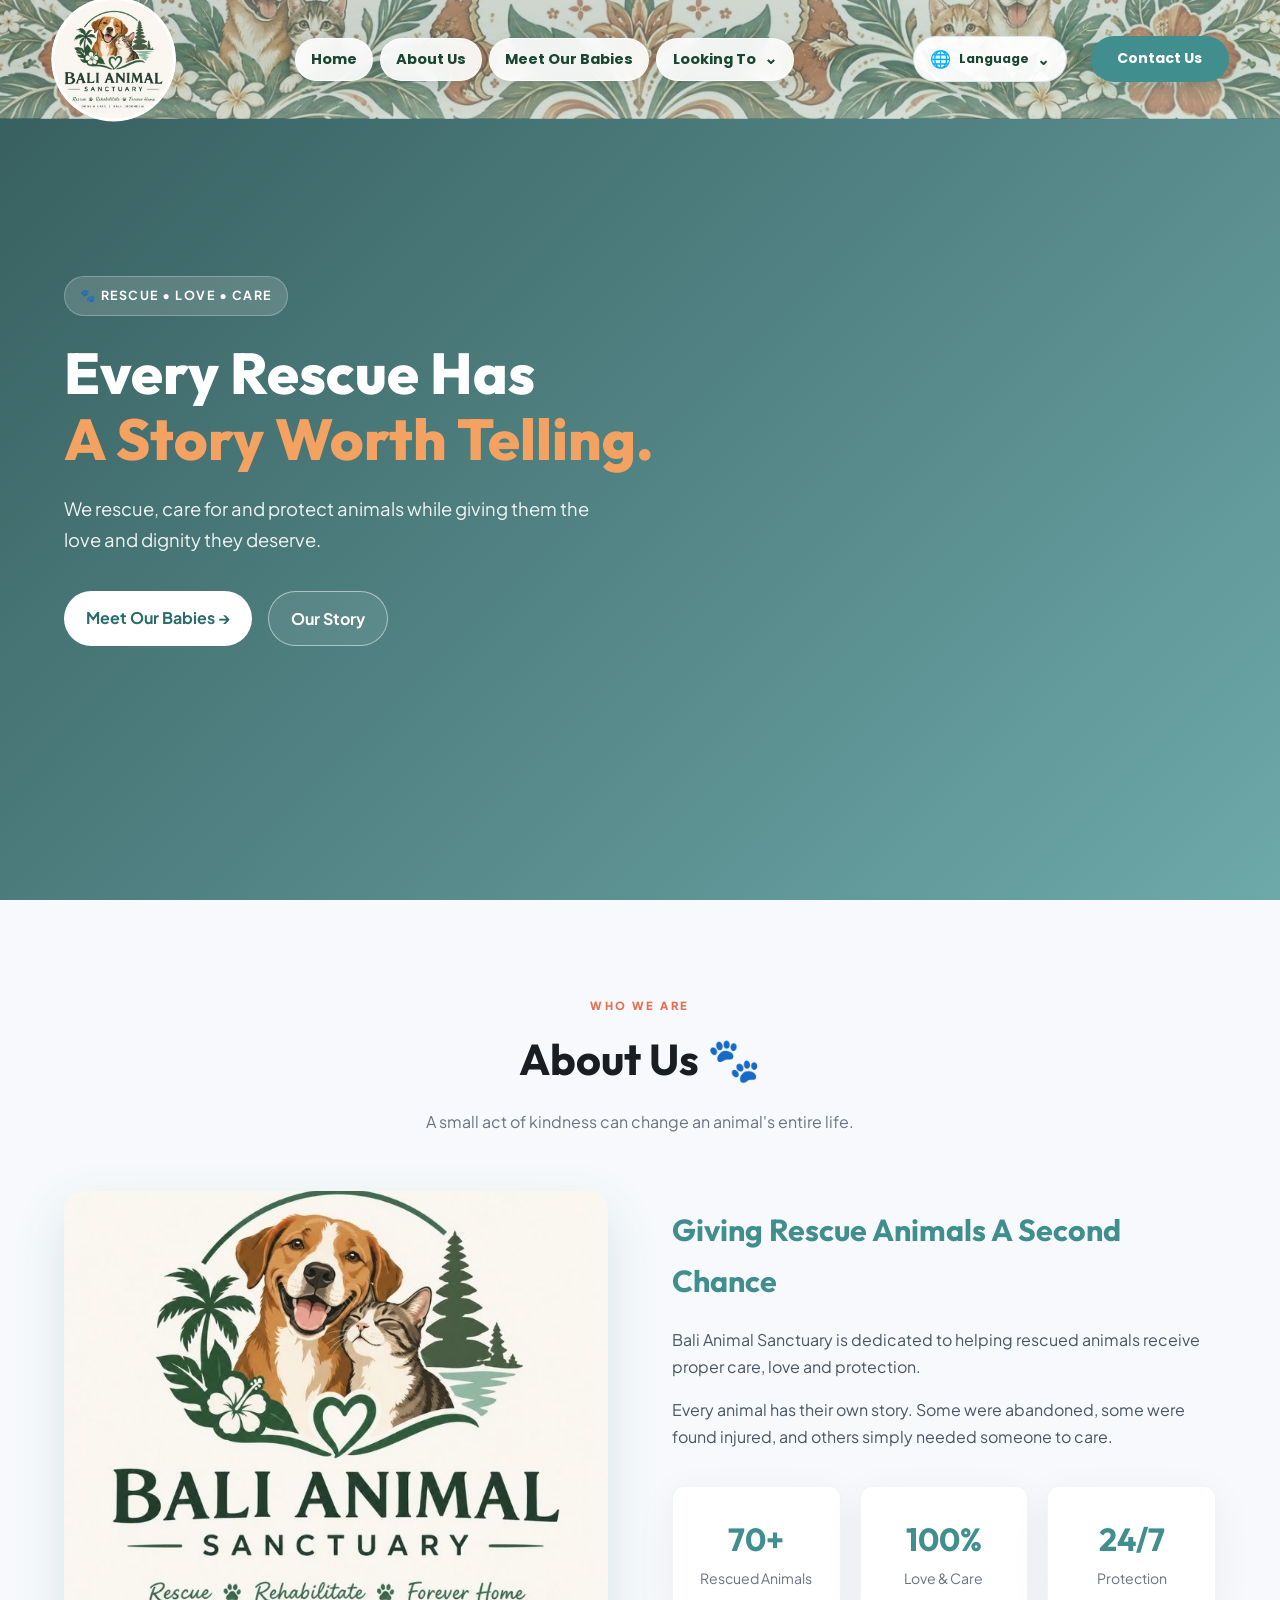
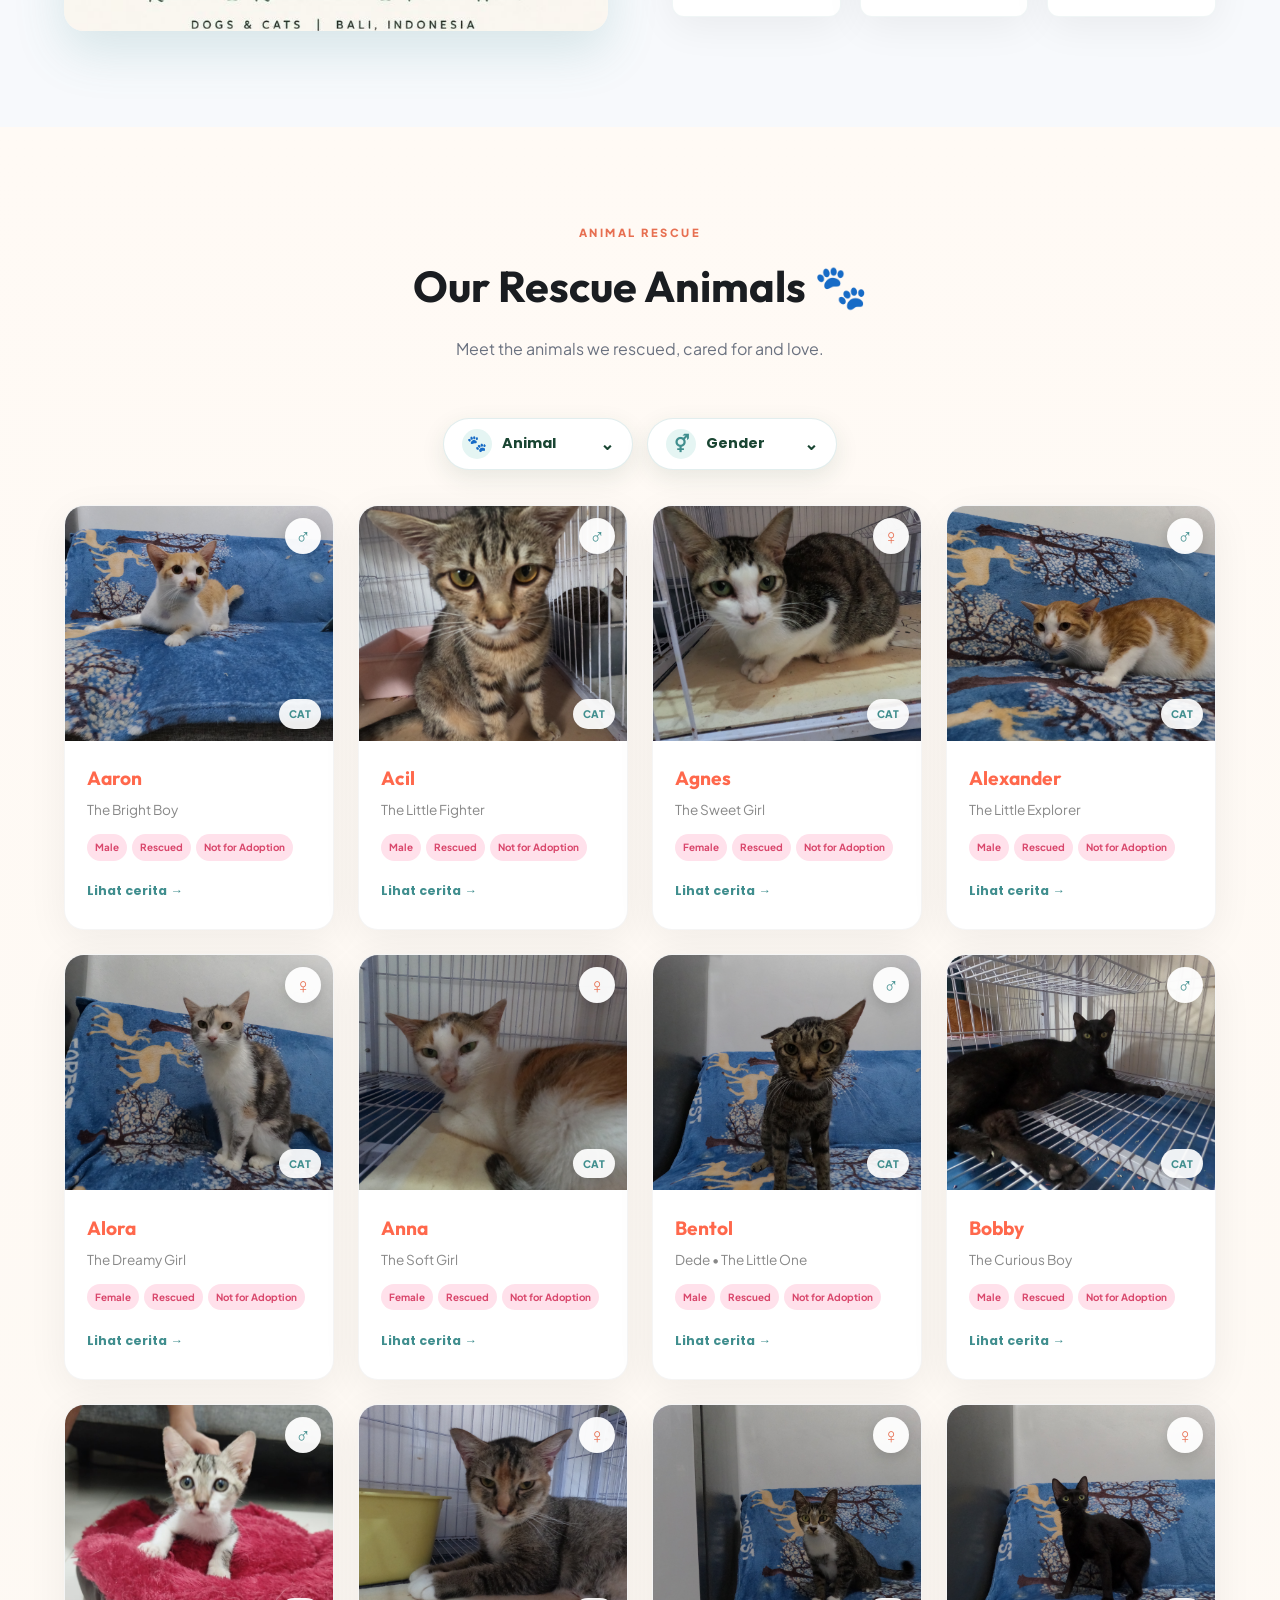
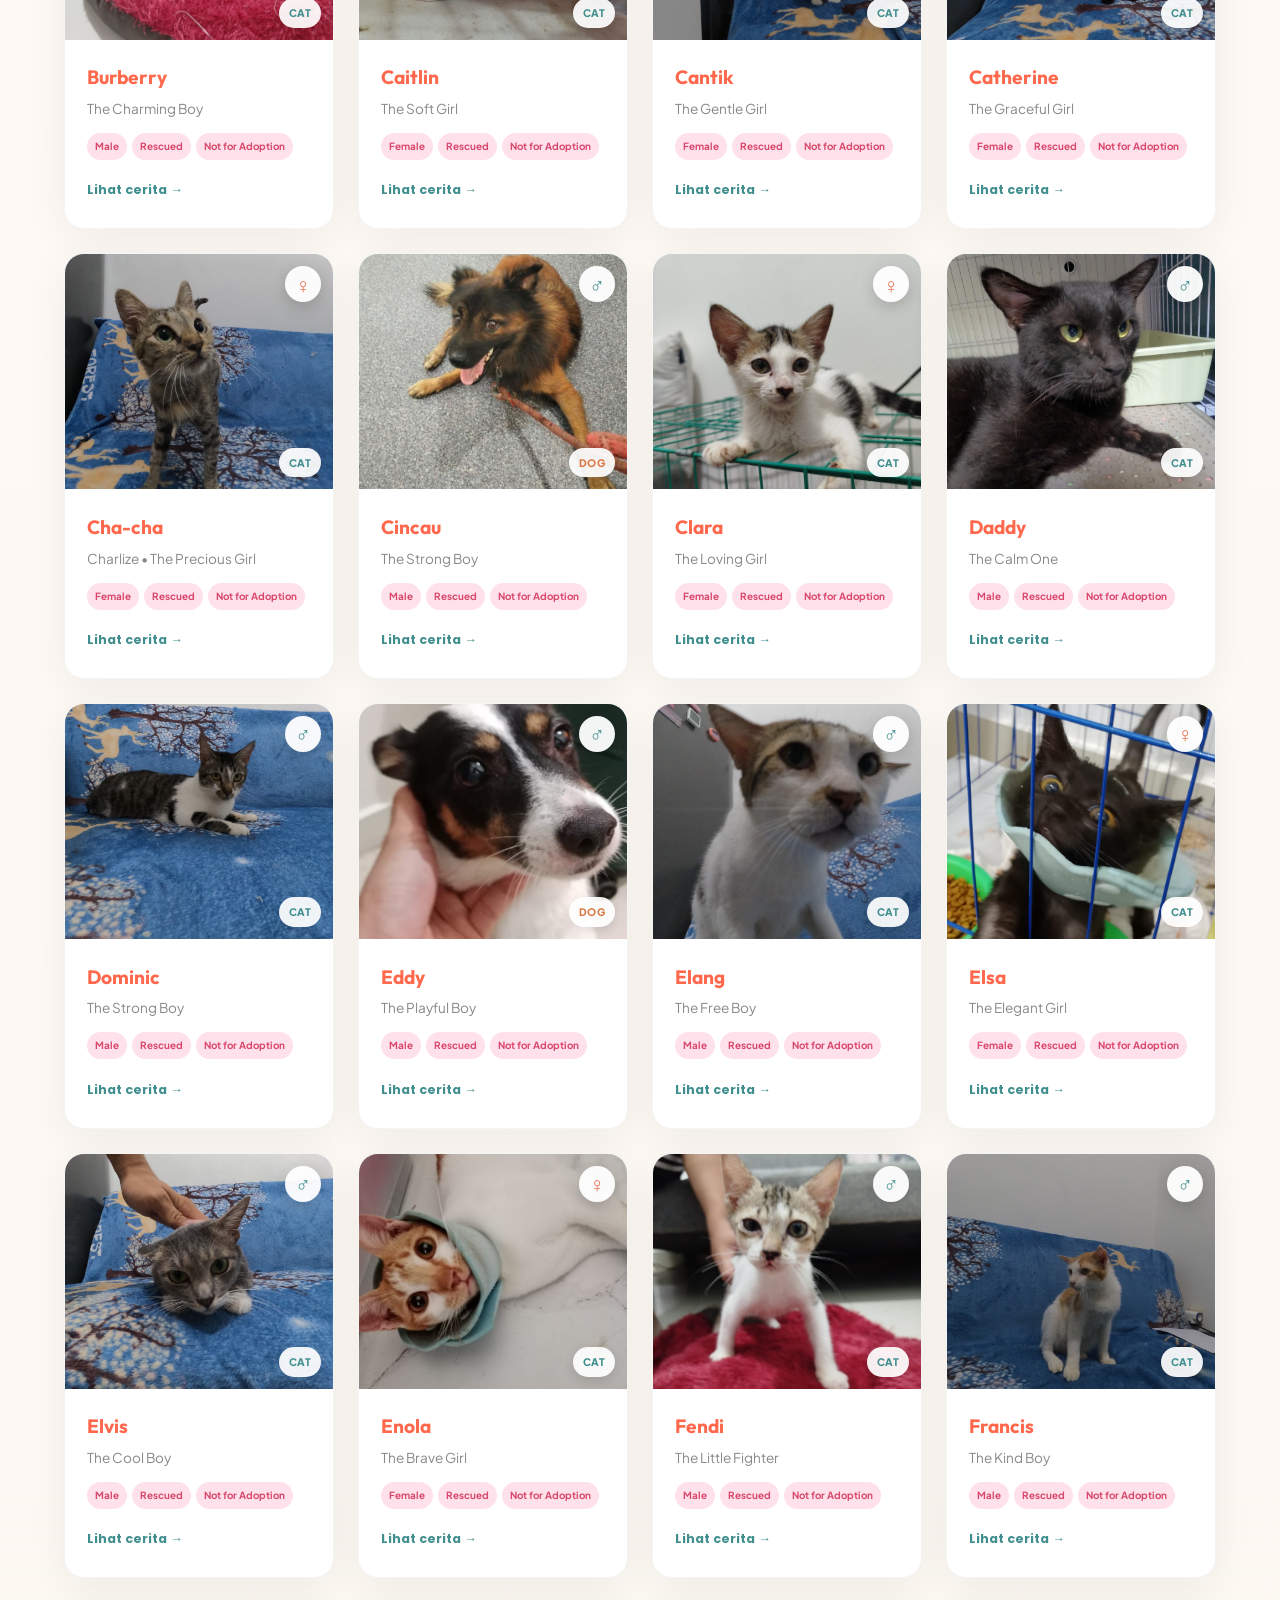
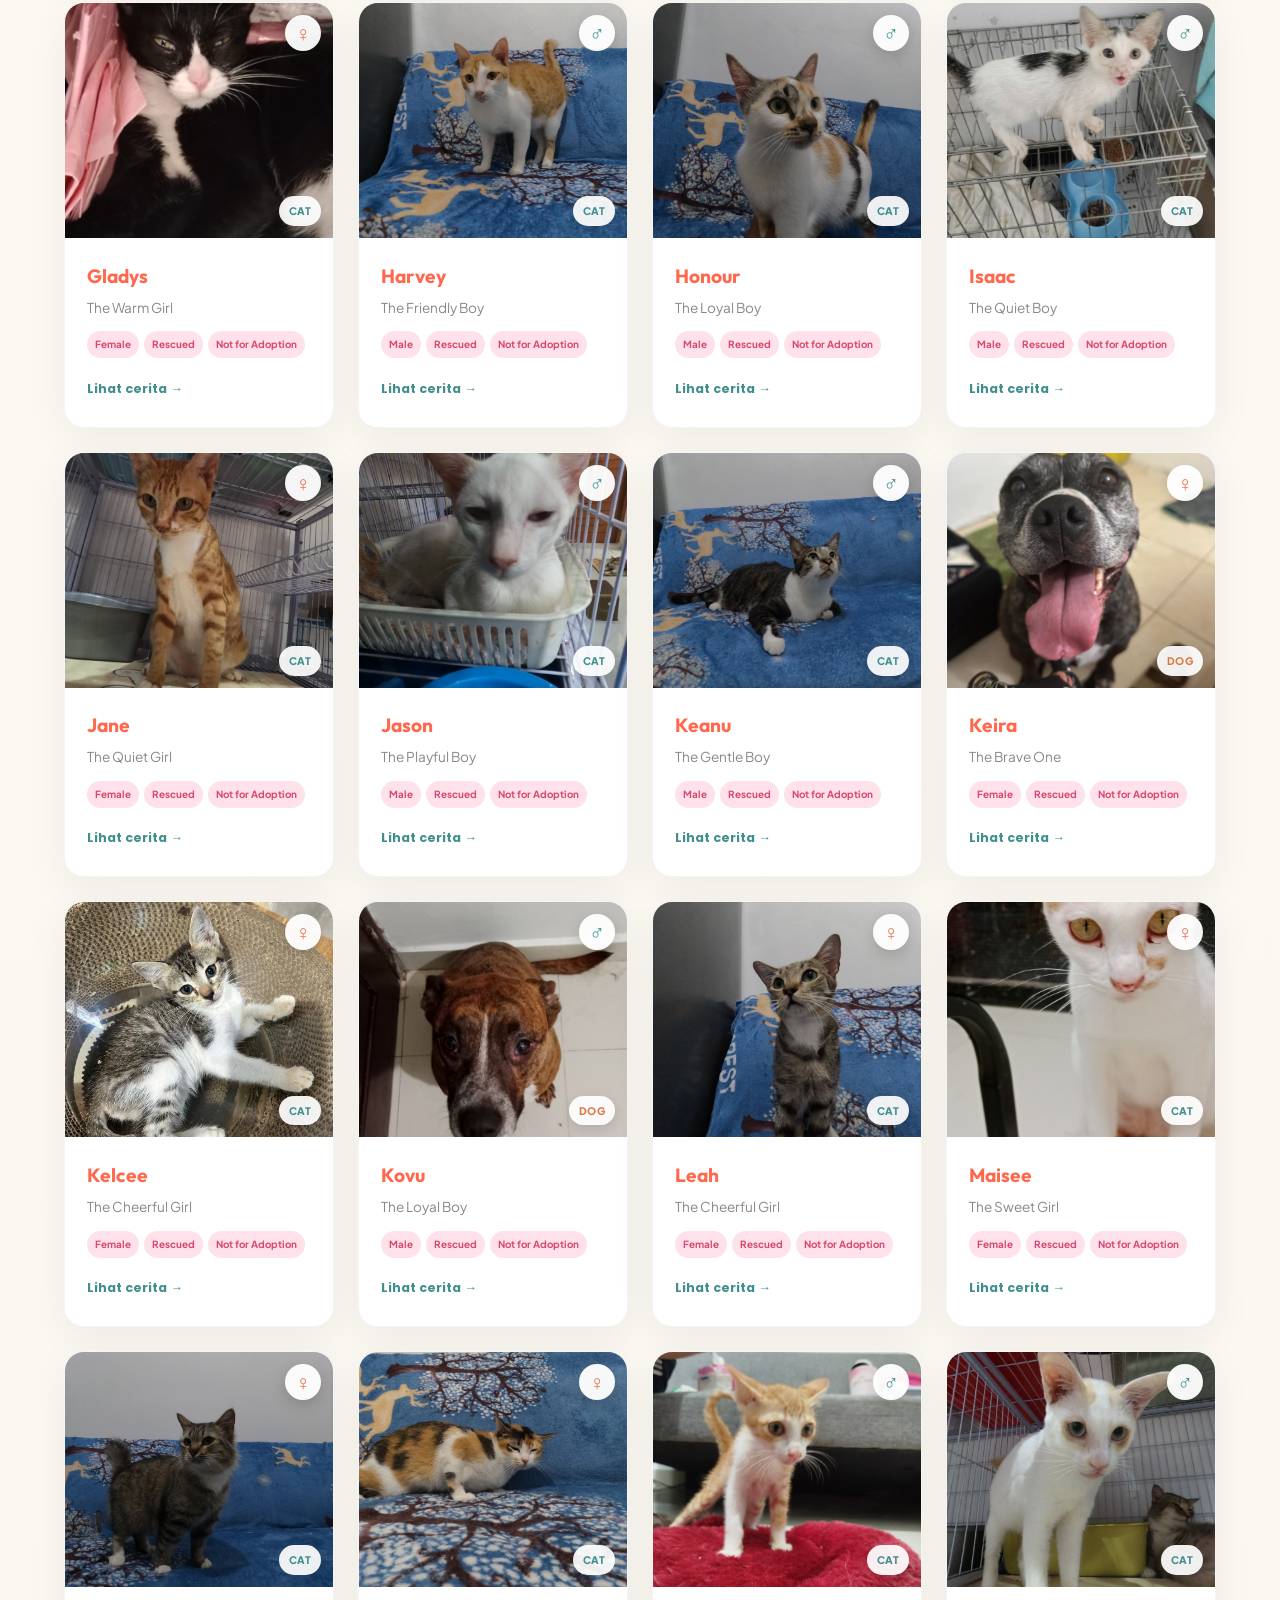
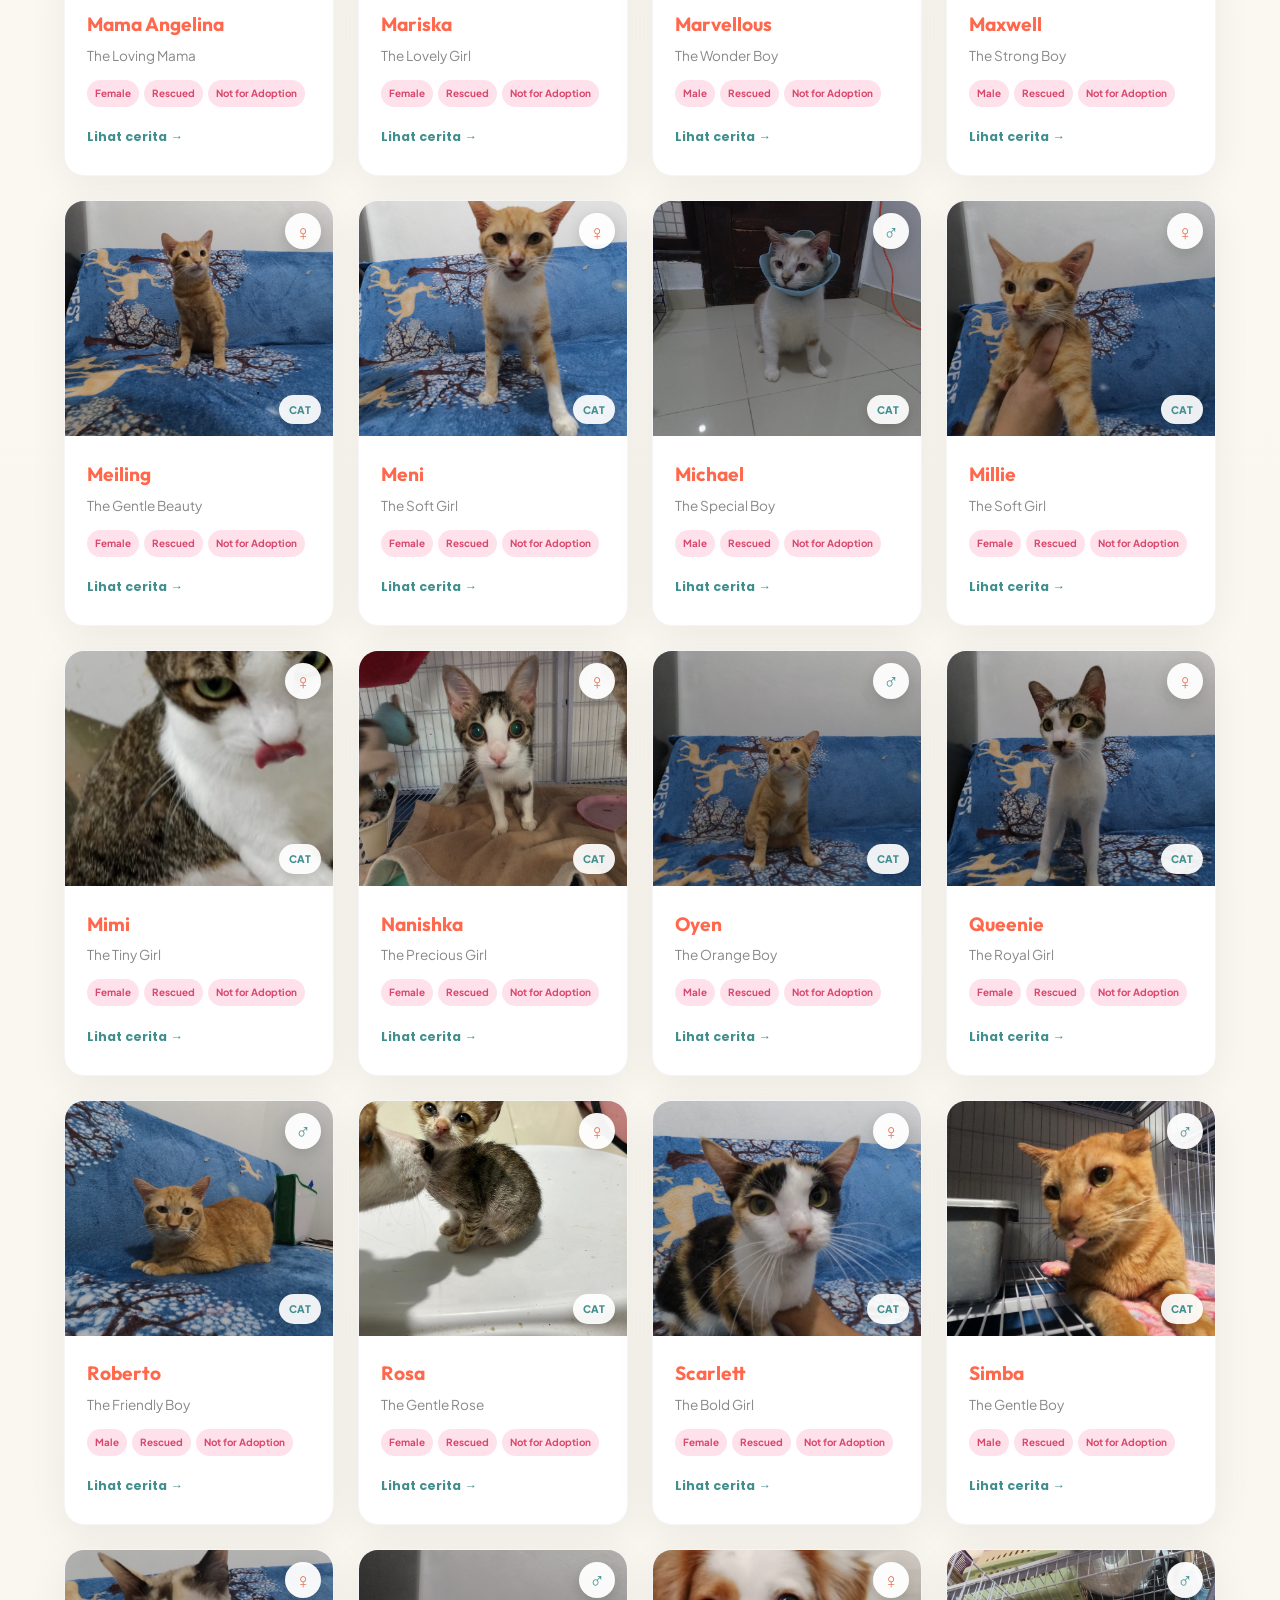
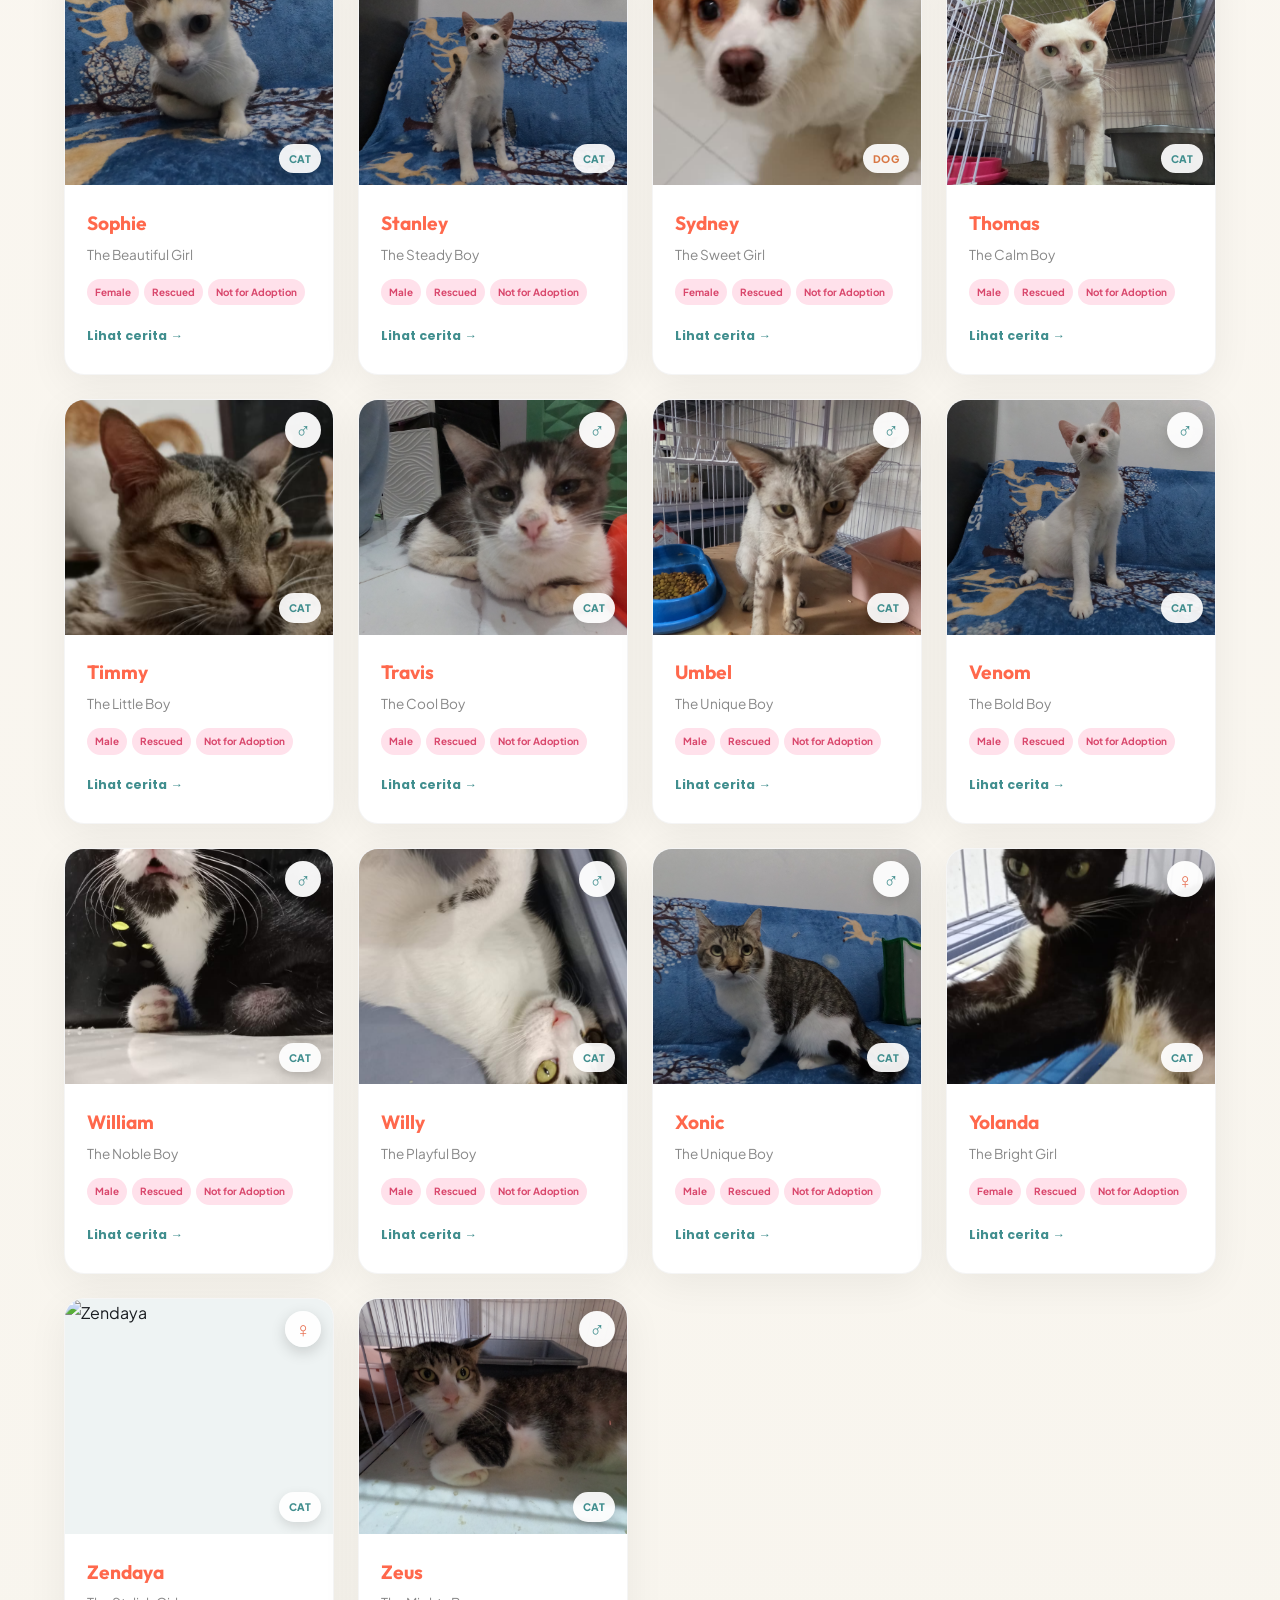
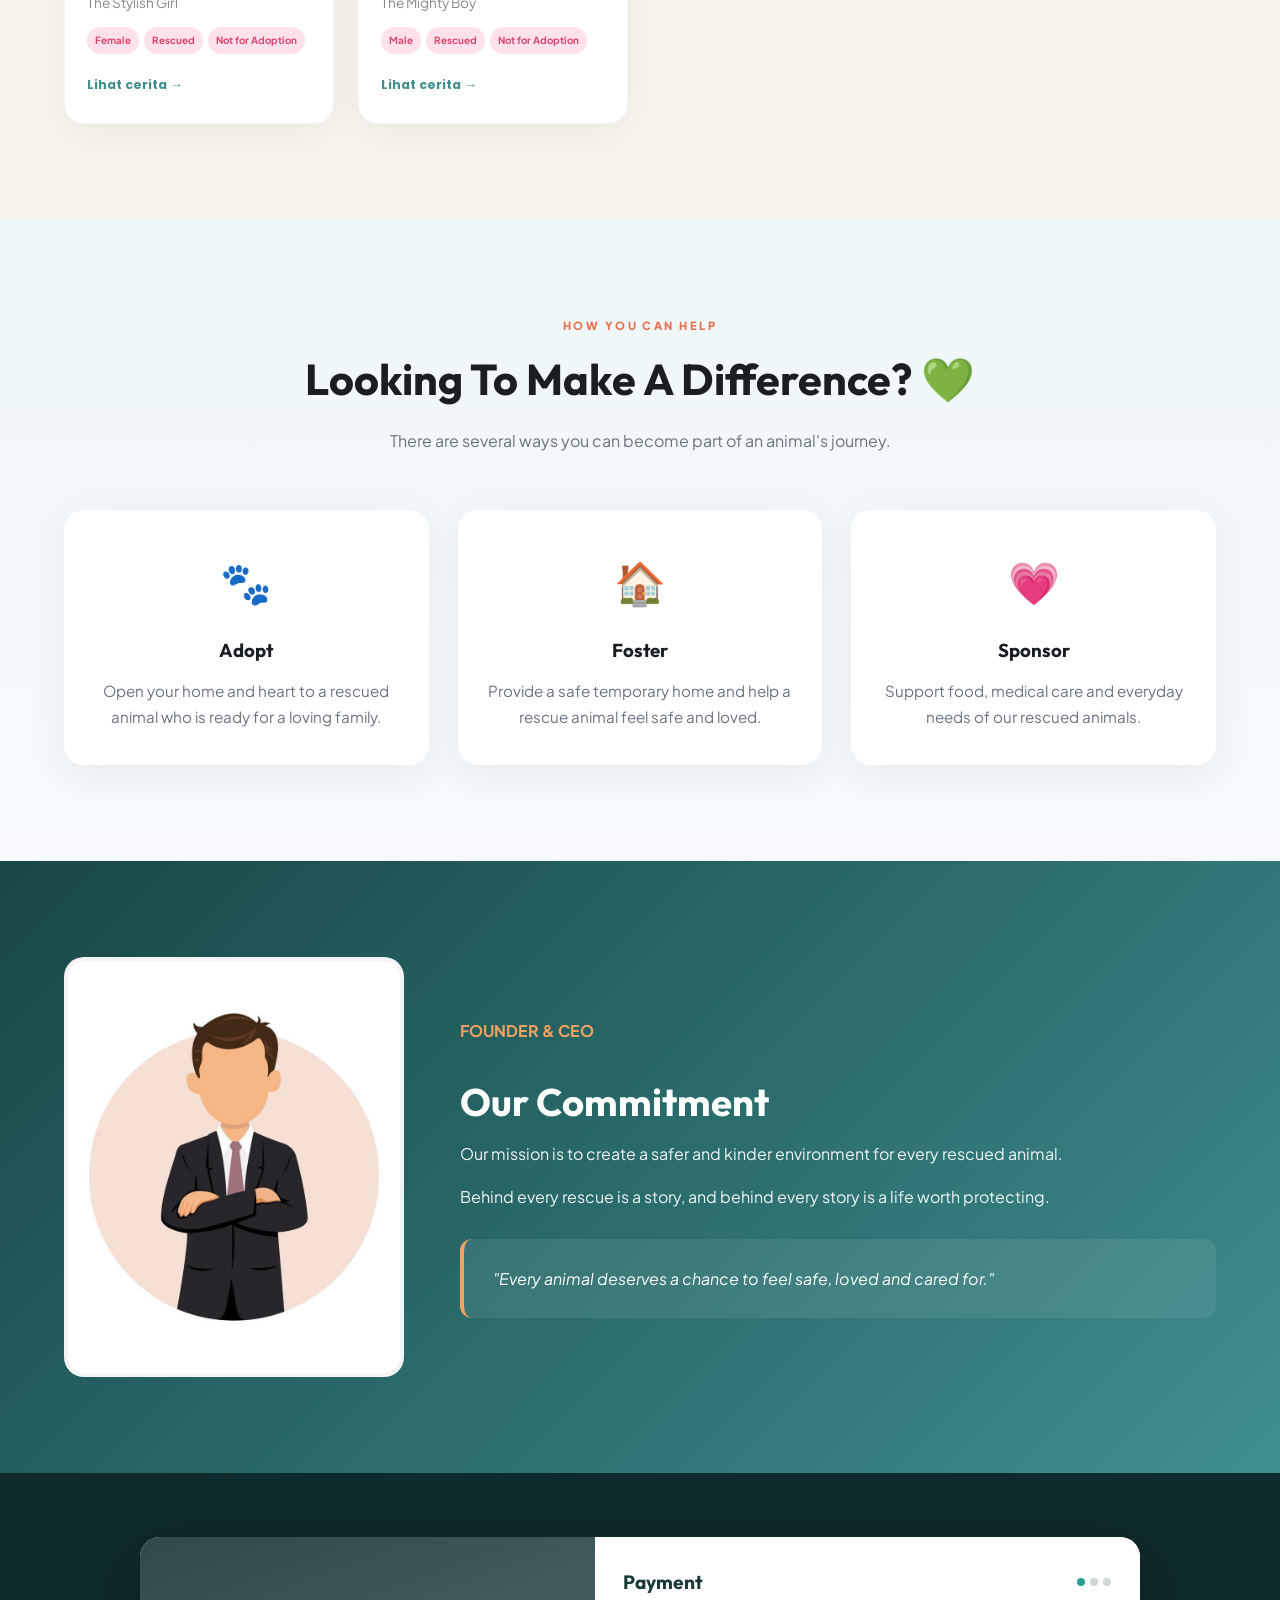
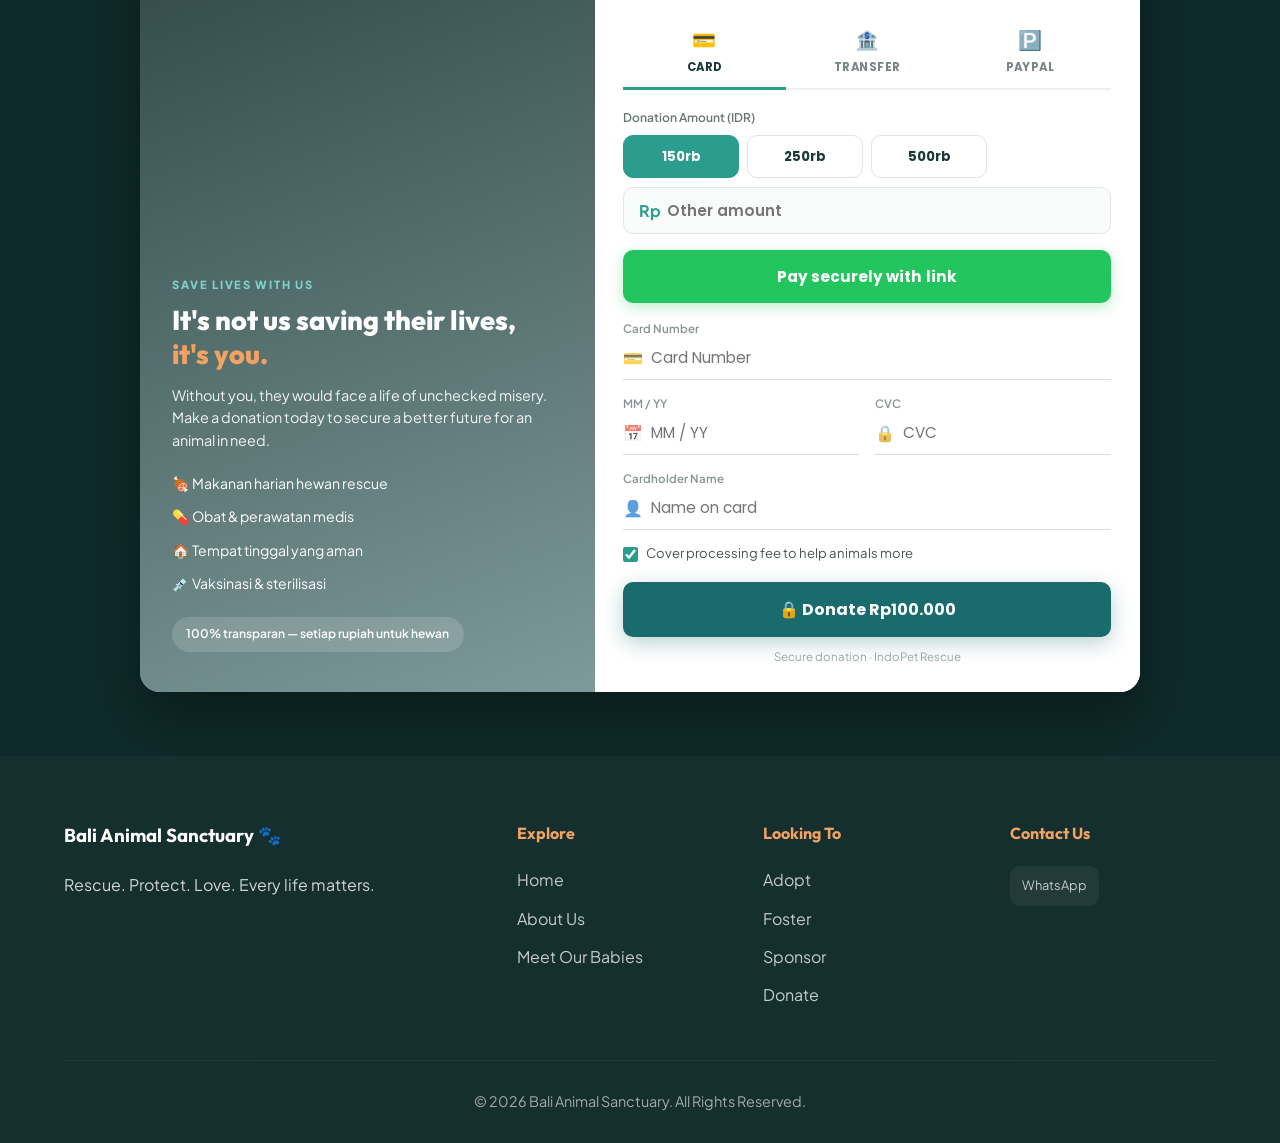
==== commit f0268f3d: "Update index.html" ====
--- a/index.html
+++ b/index.html
@@ -1521,7 +1521,7 @@
                 <!-- Z -->
                 <article class="animal-card story-card" data-animal="cat" data-gender="female">
                     <div class="animal-image">
-                        <img src="Zendaya.JPG" alt="Zendaya">
+                        <img src="zendaya.JPG" alt="Zendaya">
                         <span class="animal-type">CAT</span>
                         <span class="gender-badge female">♀</span>
                     </div>
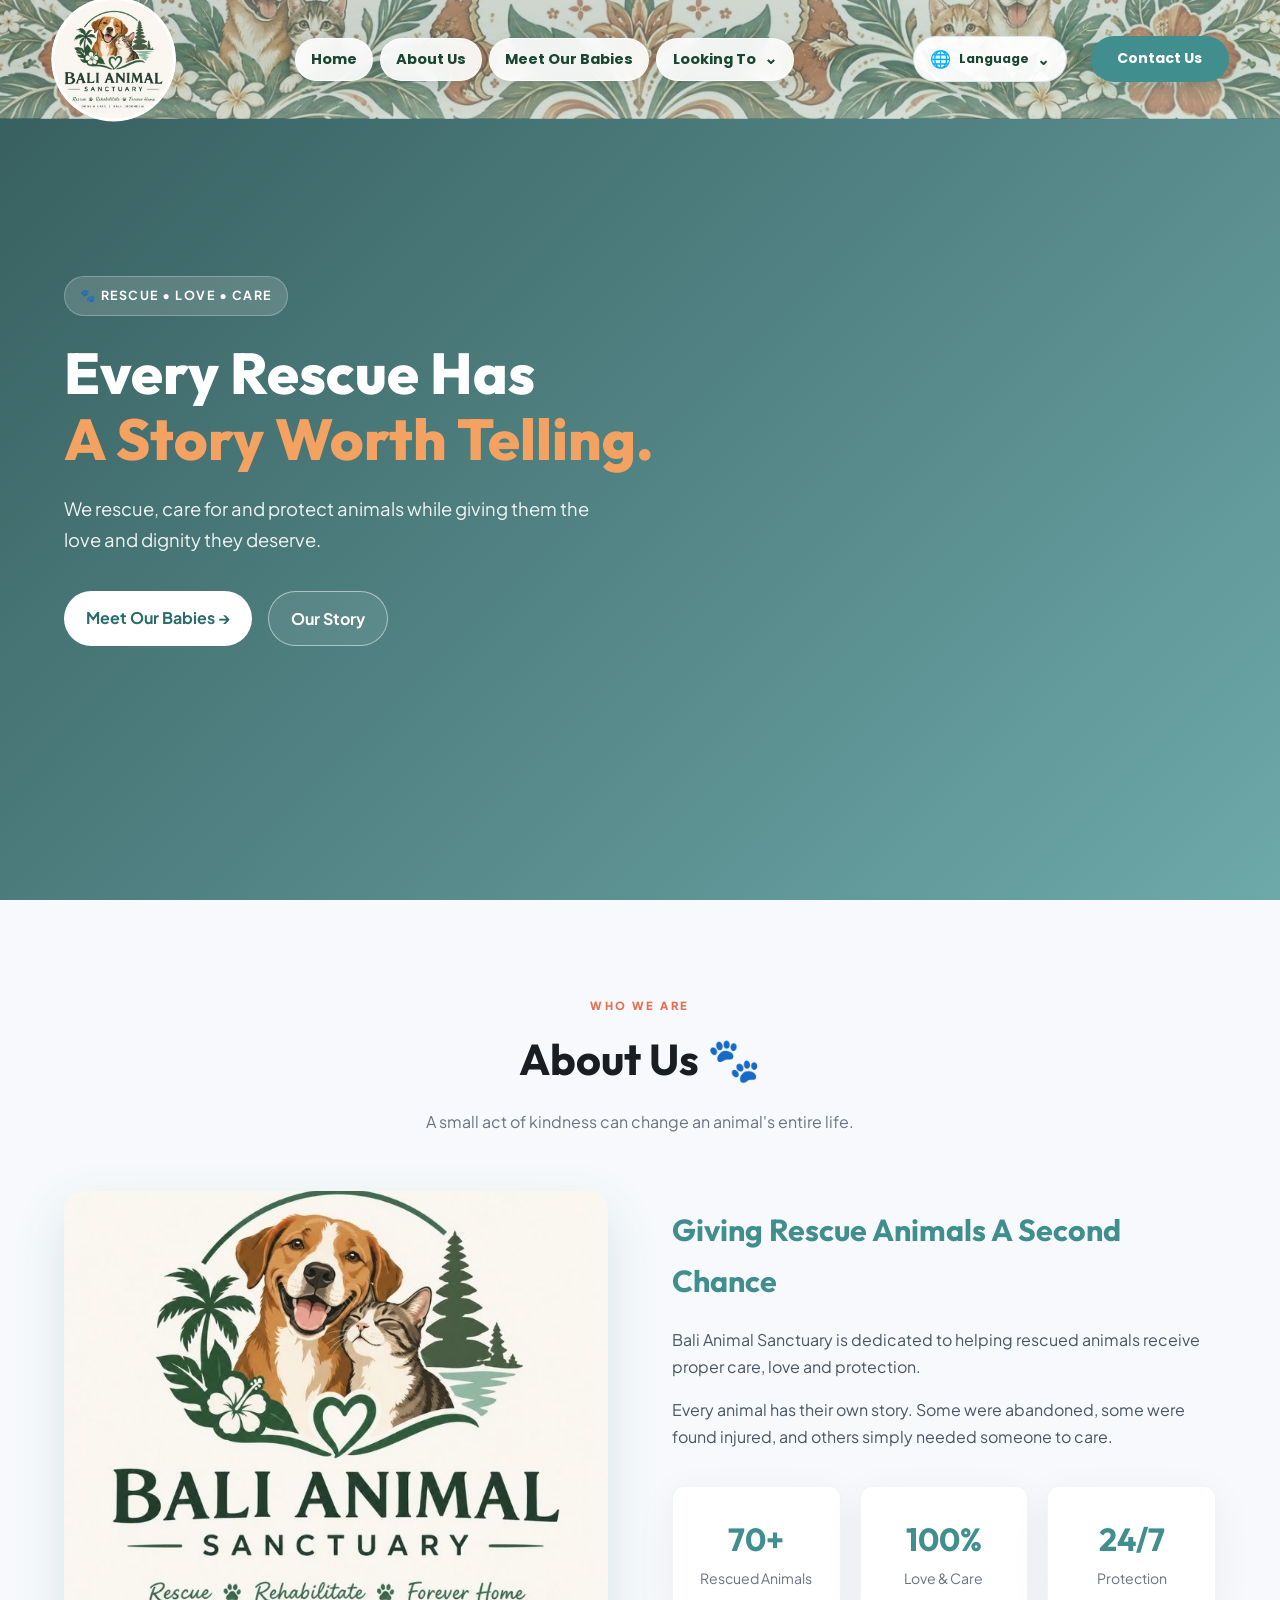
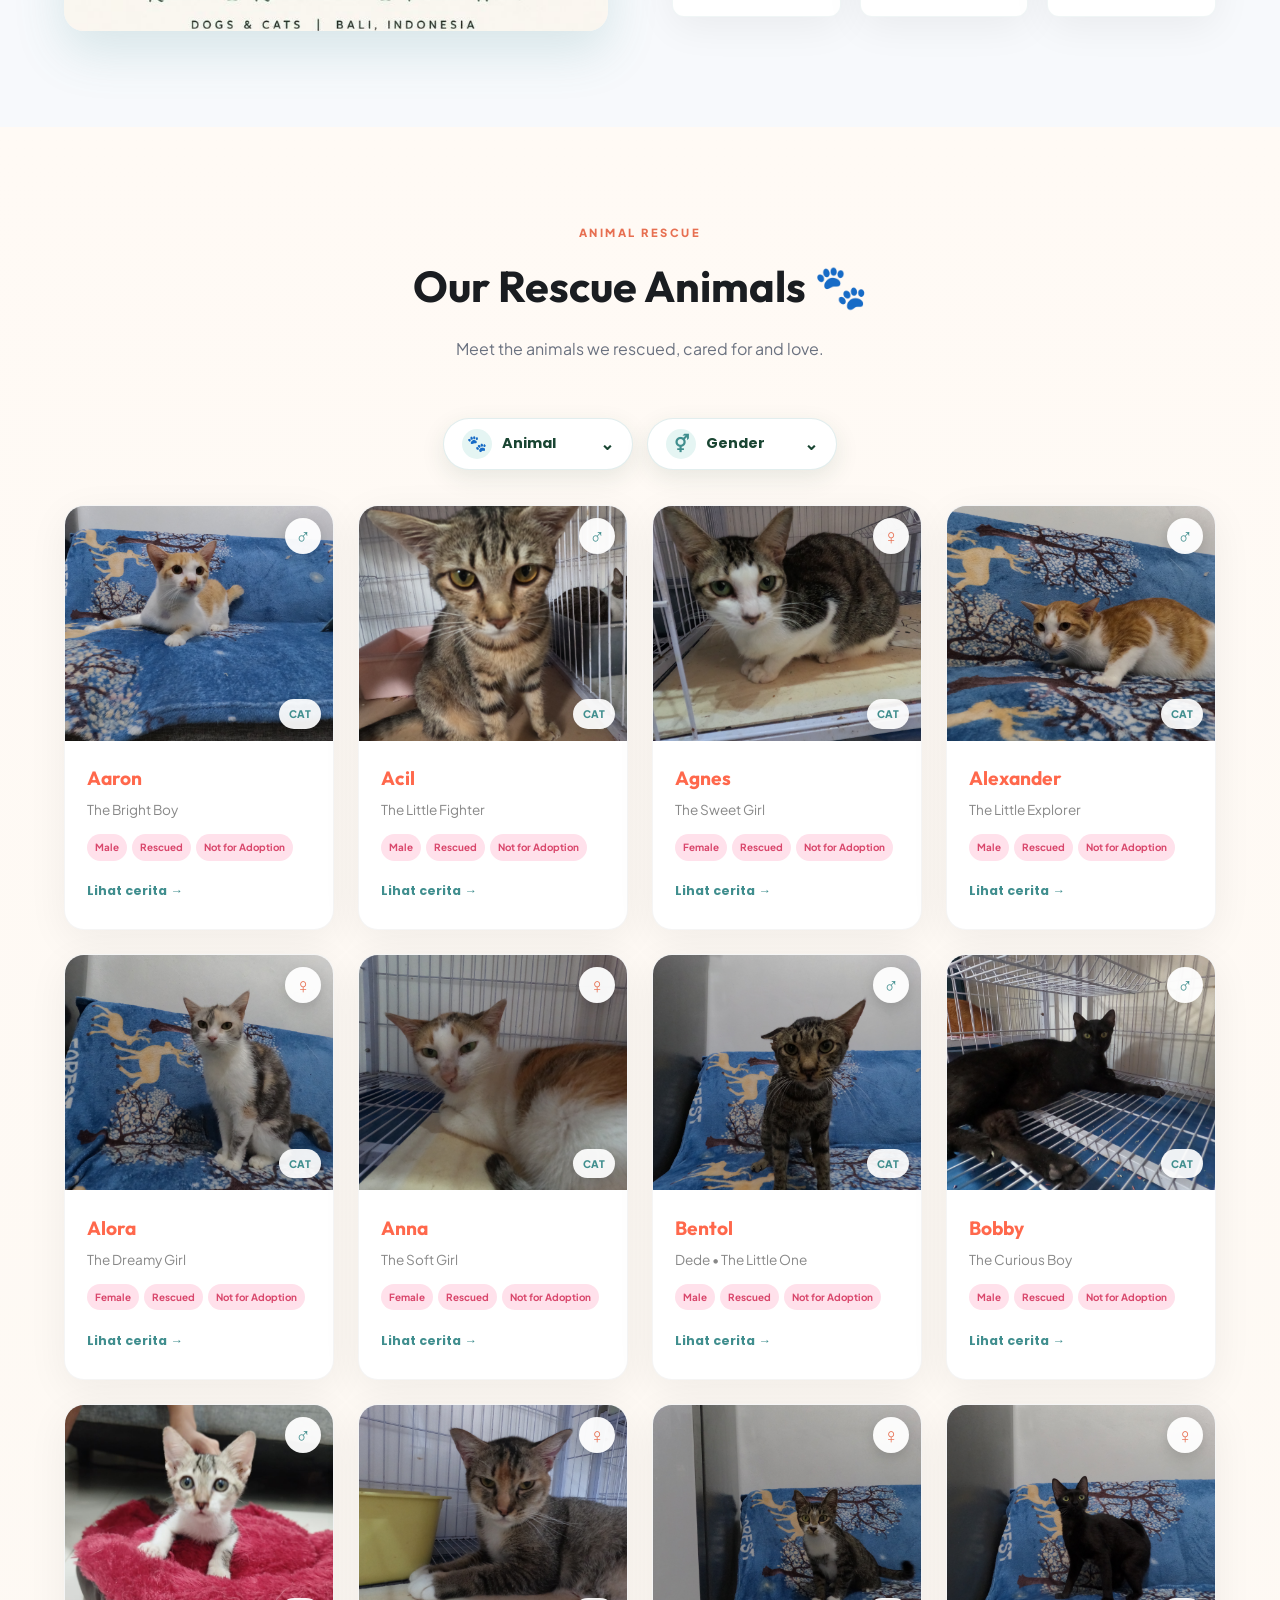
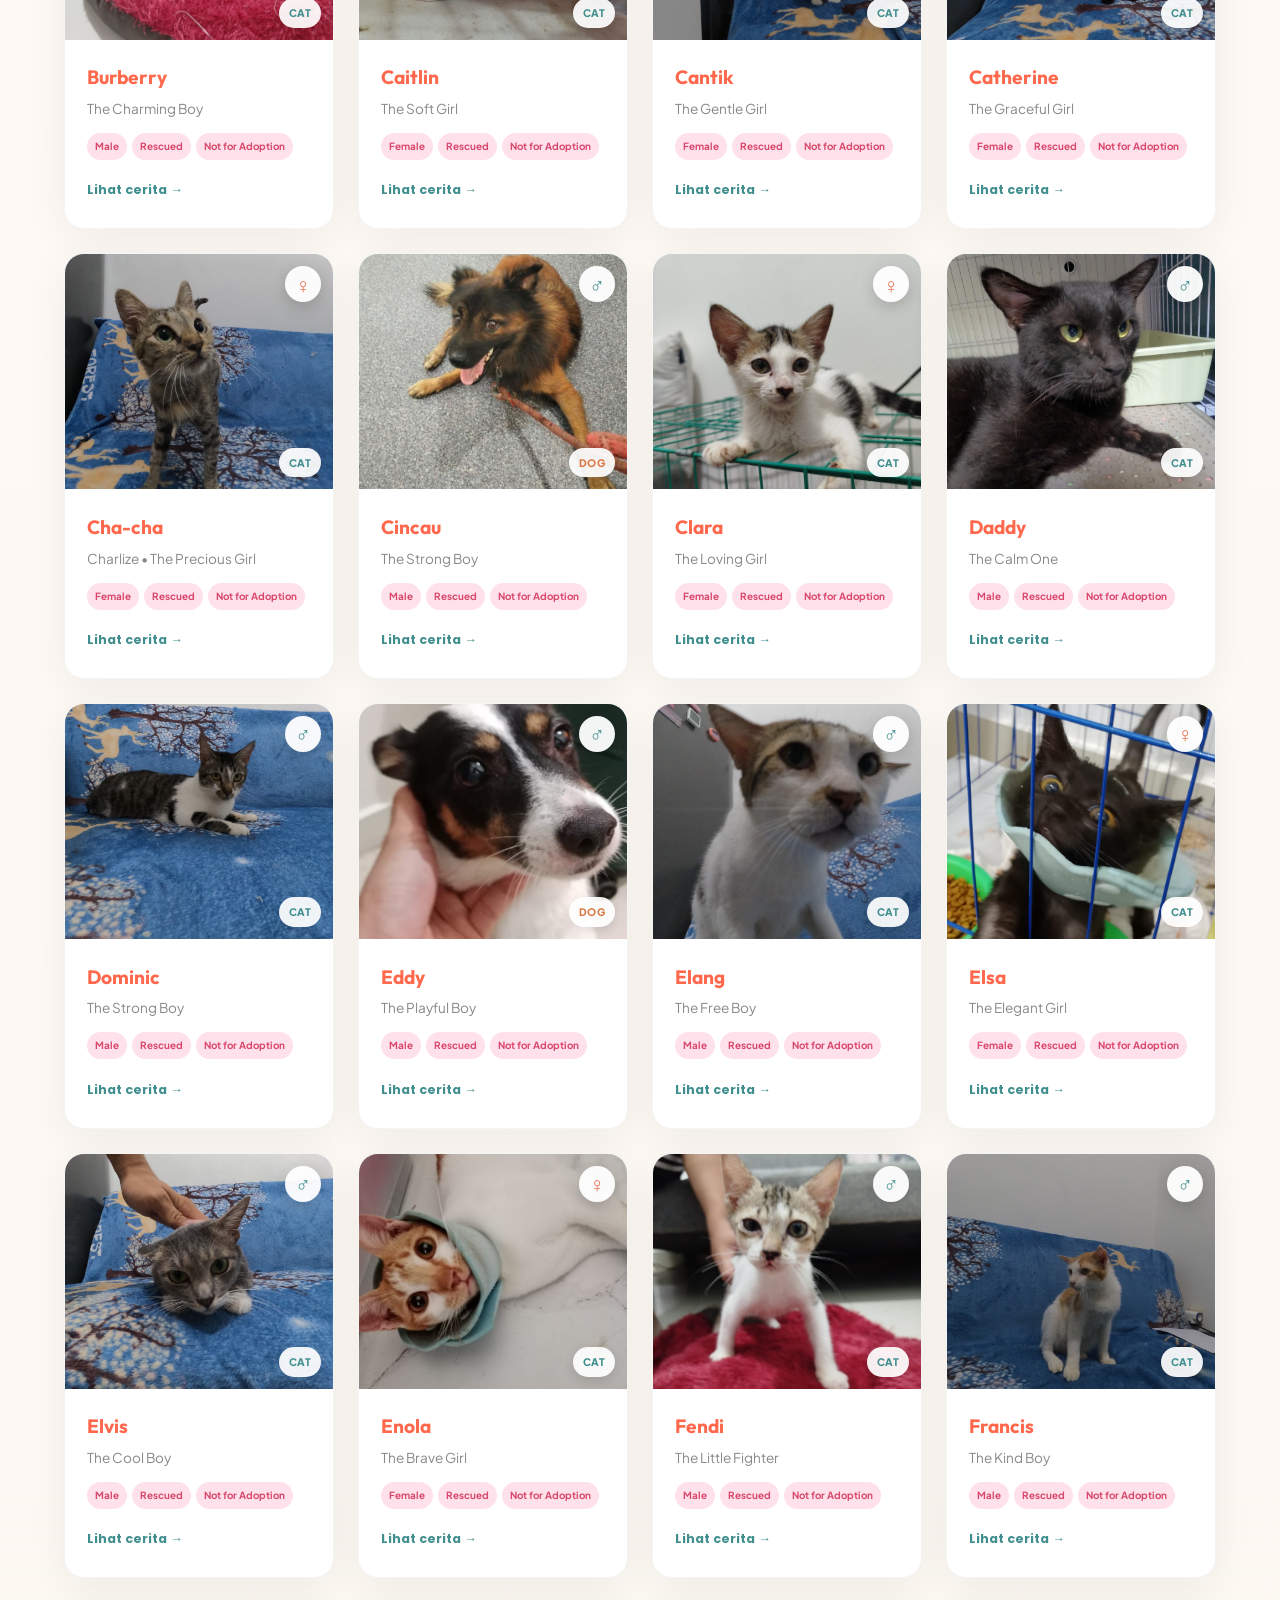
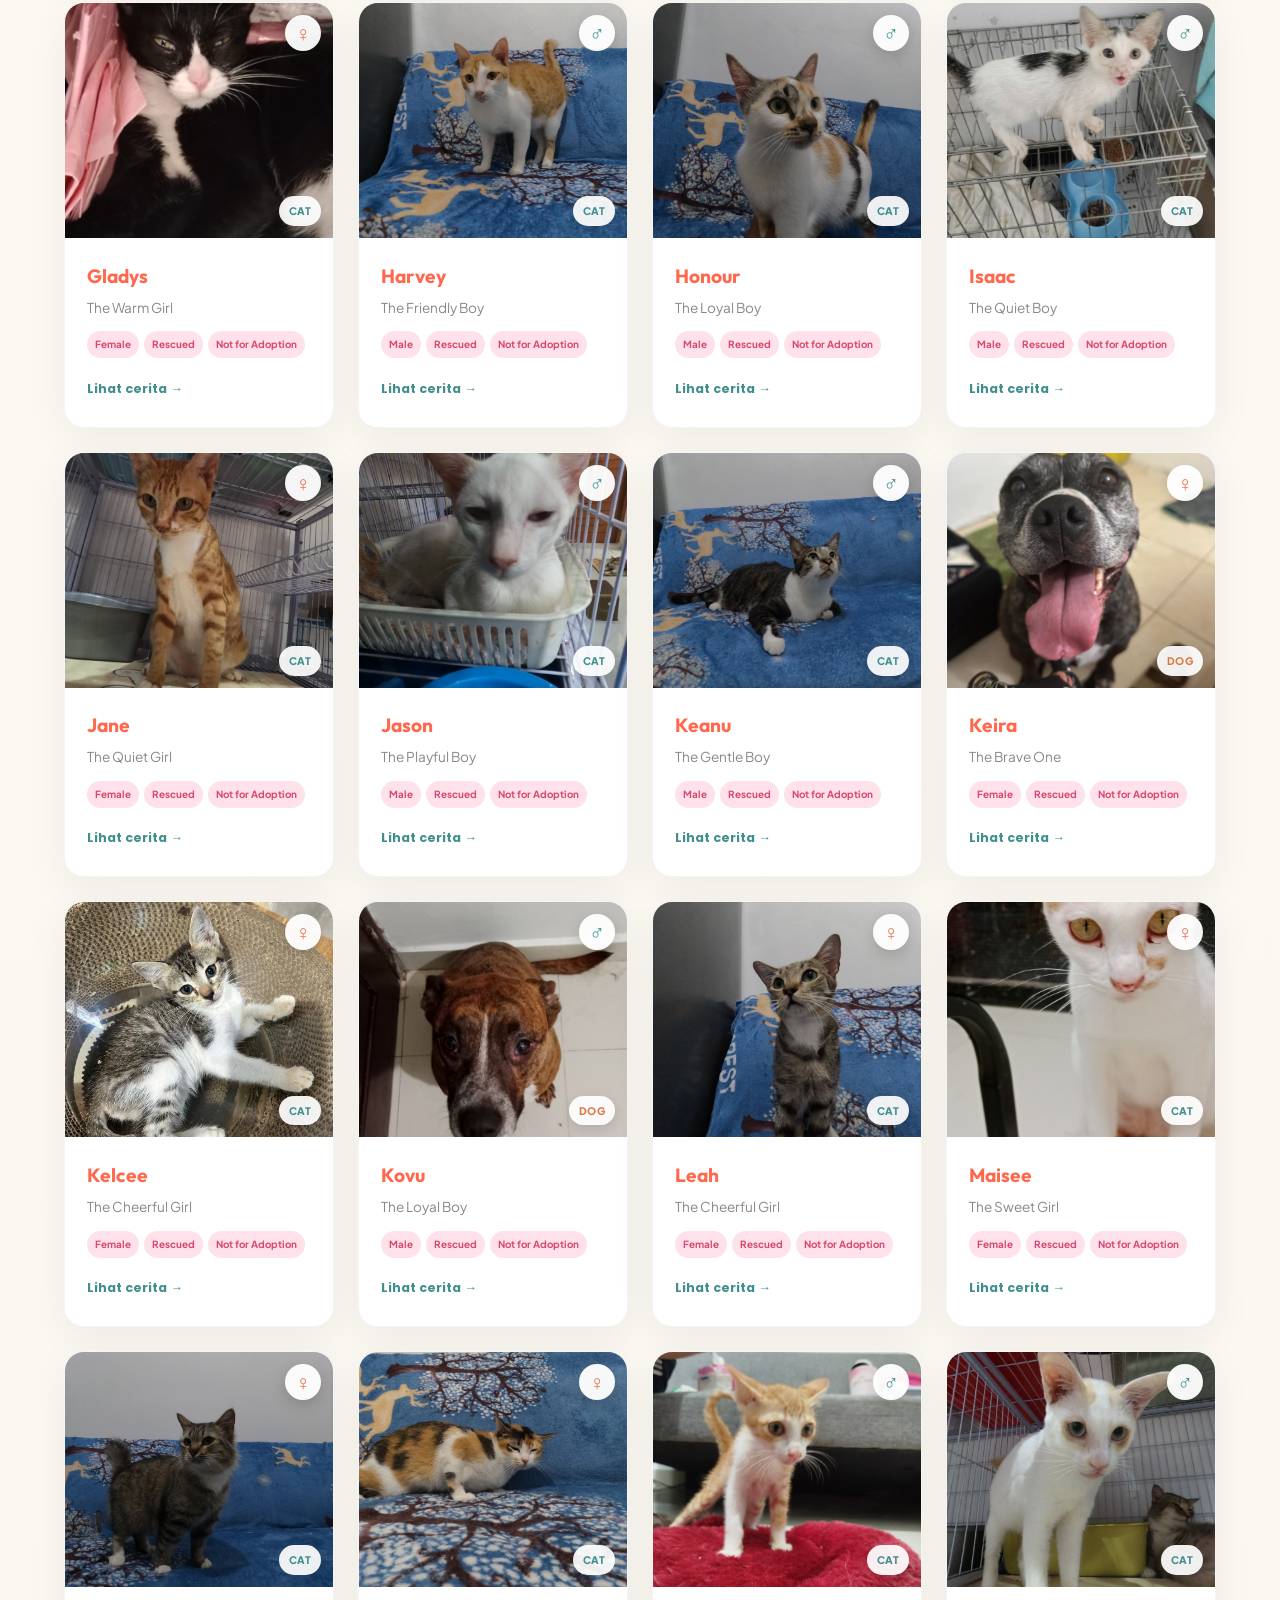
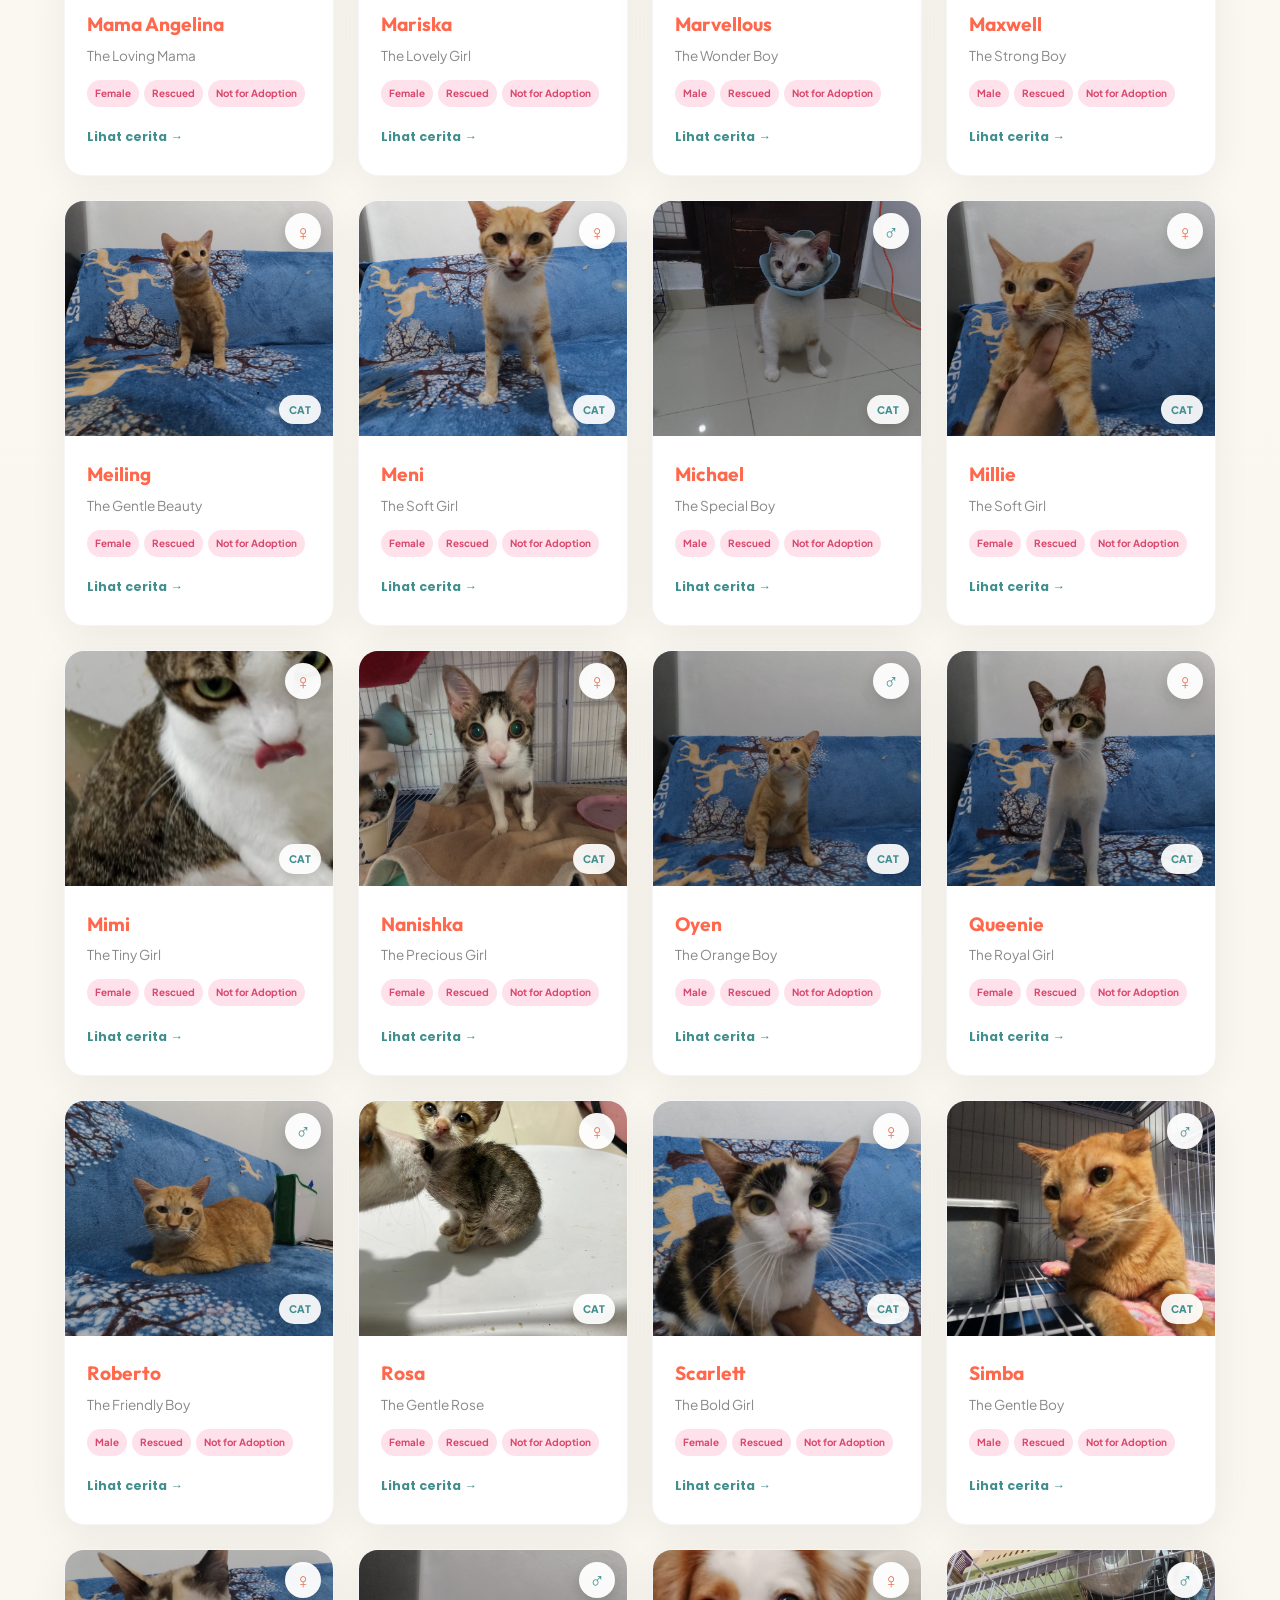
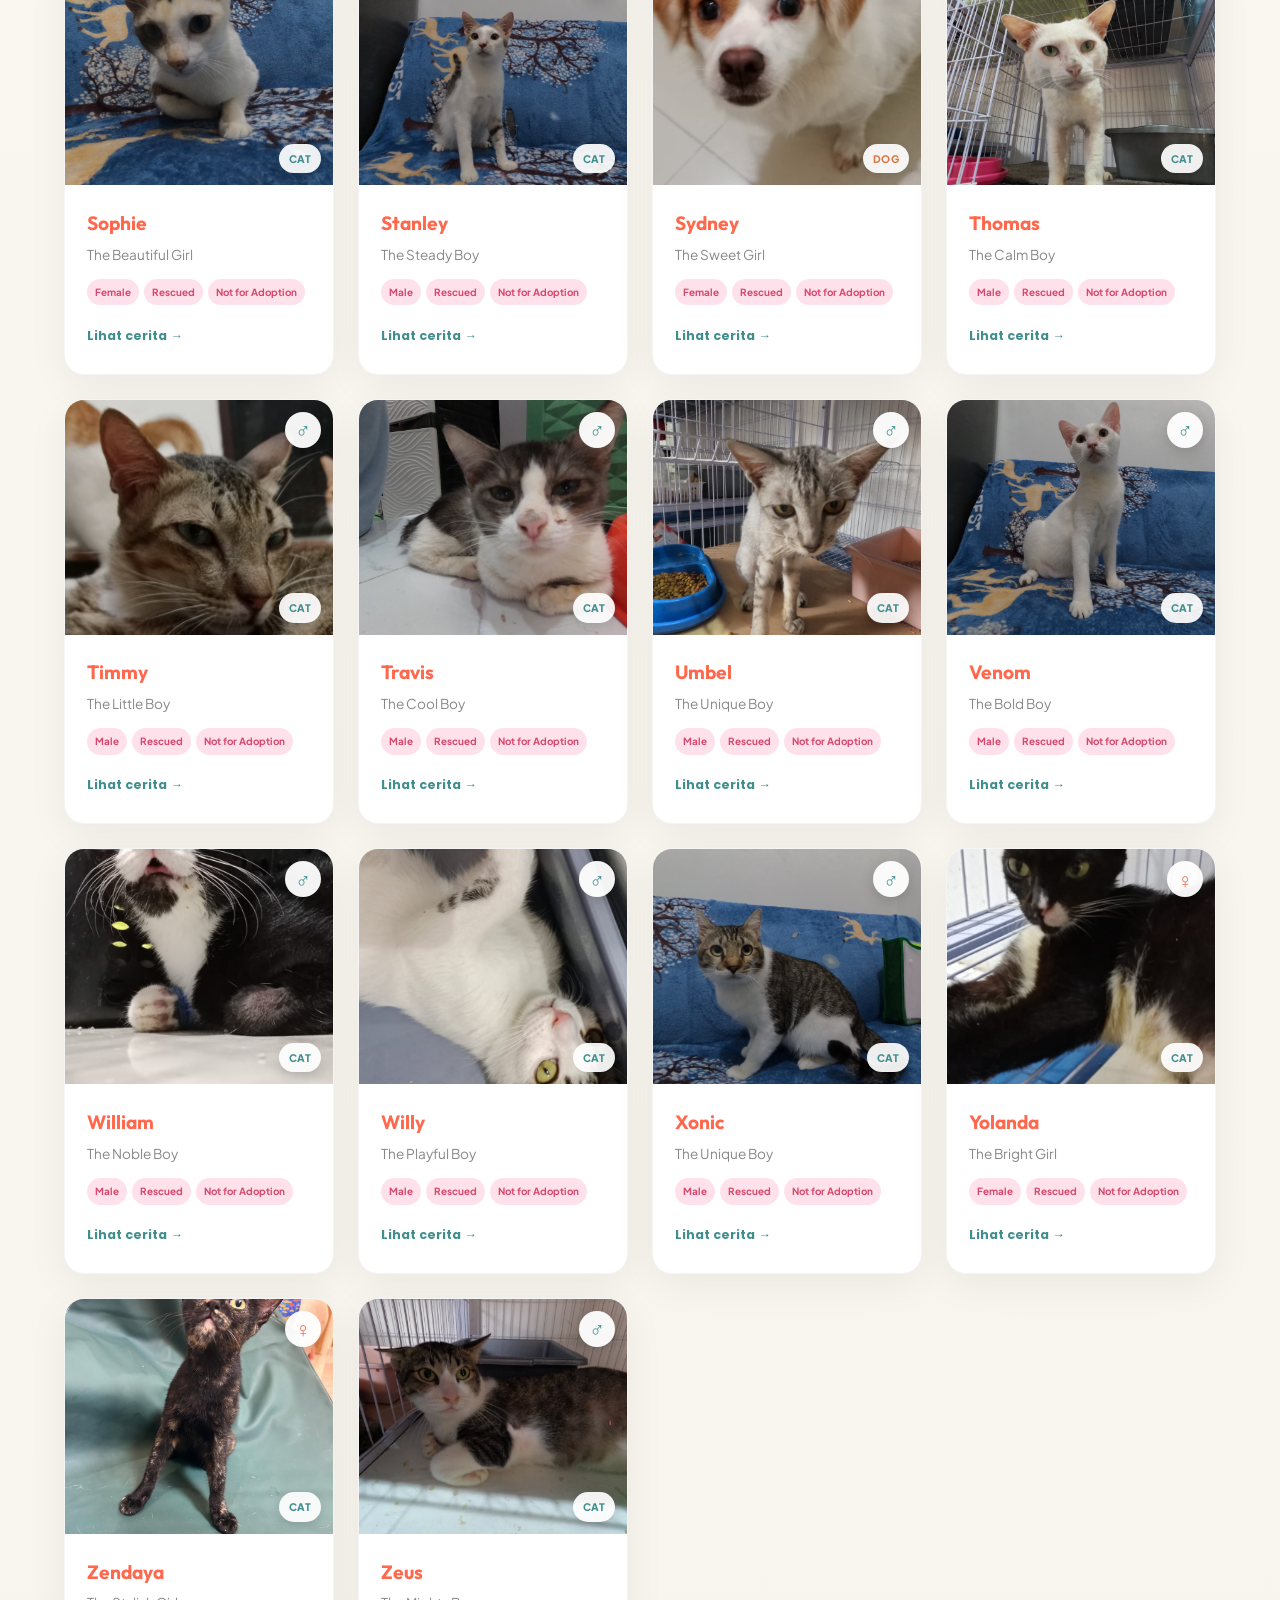
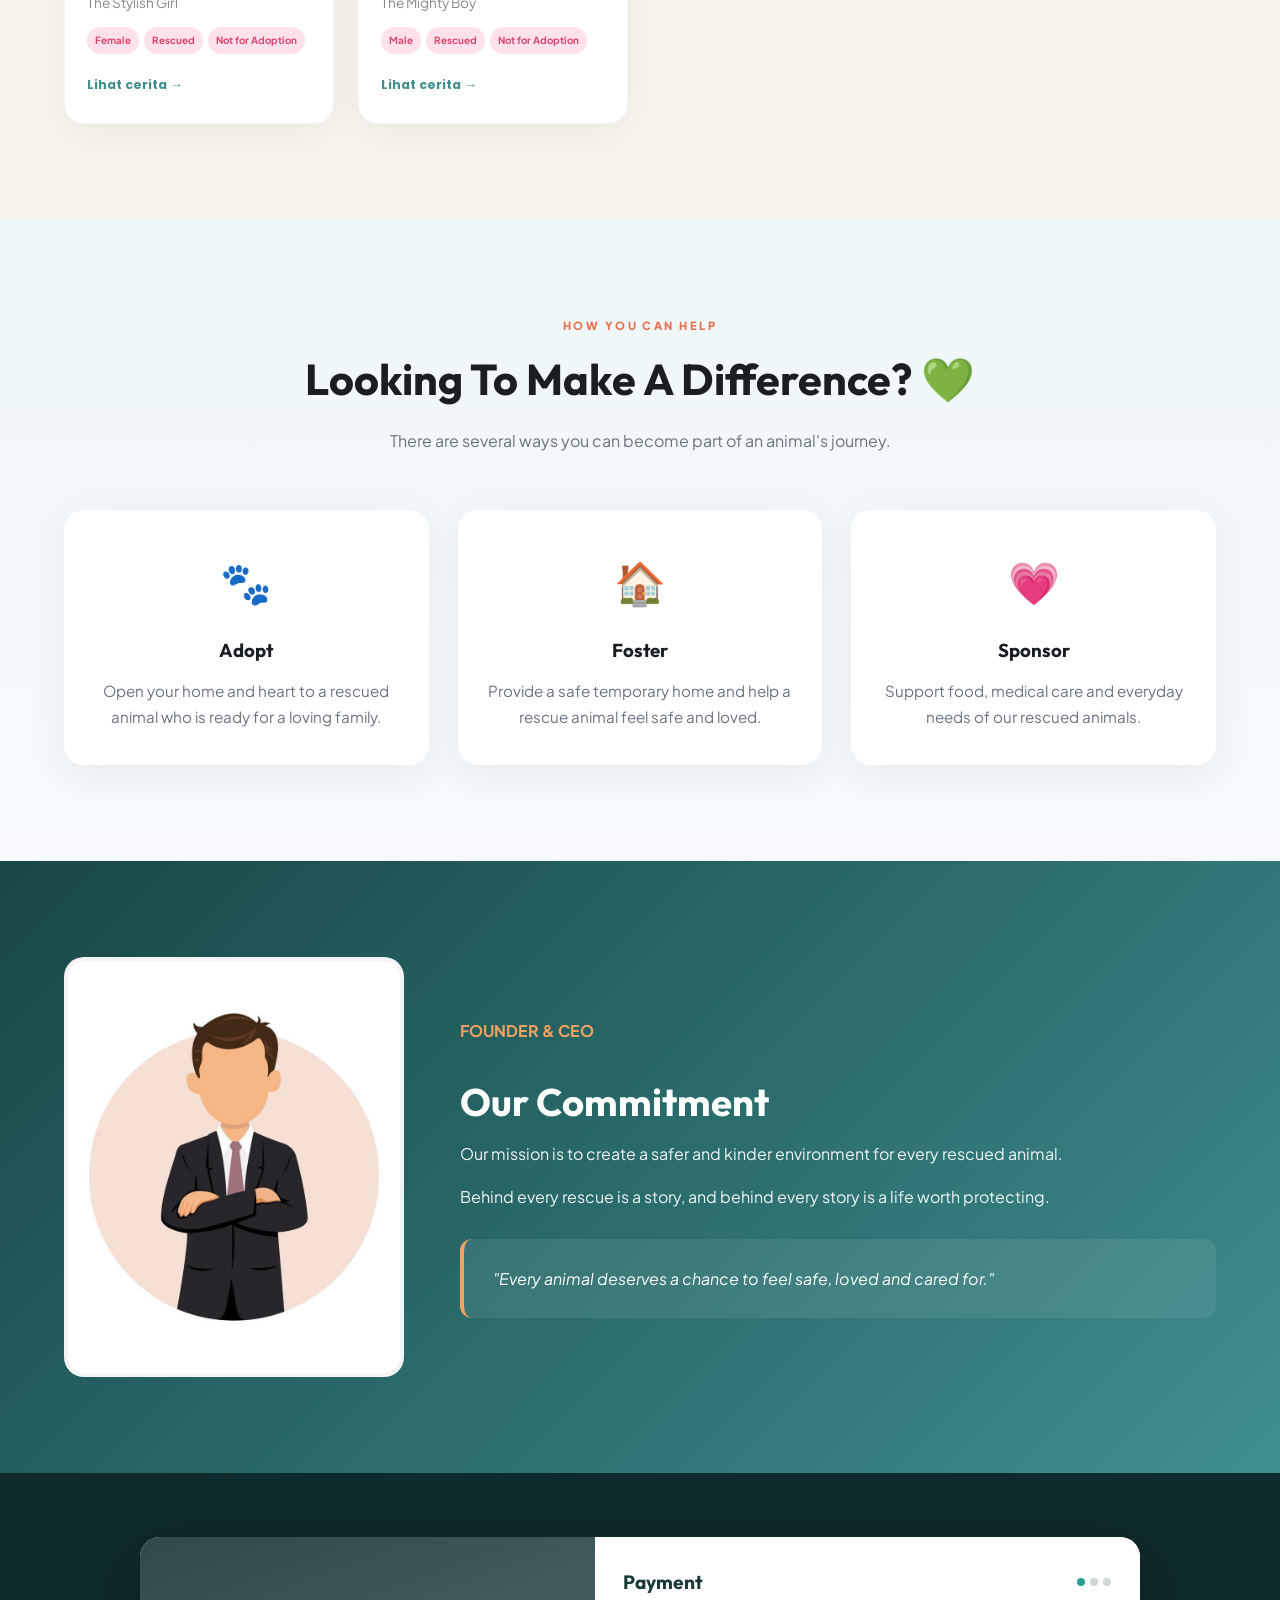
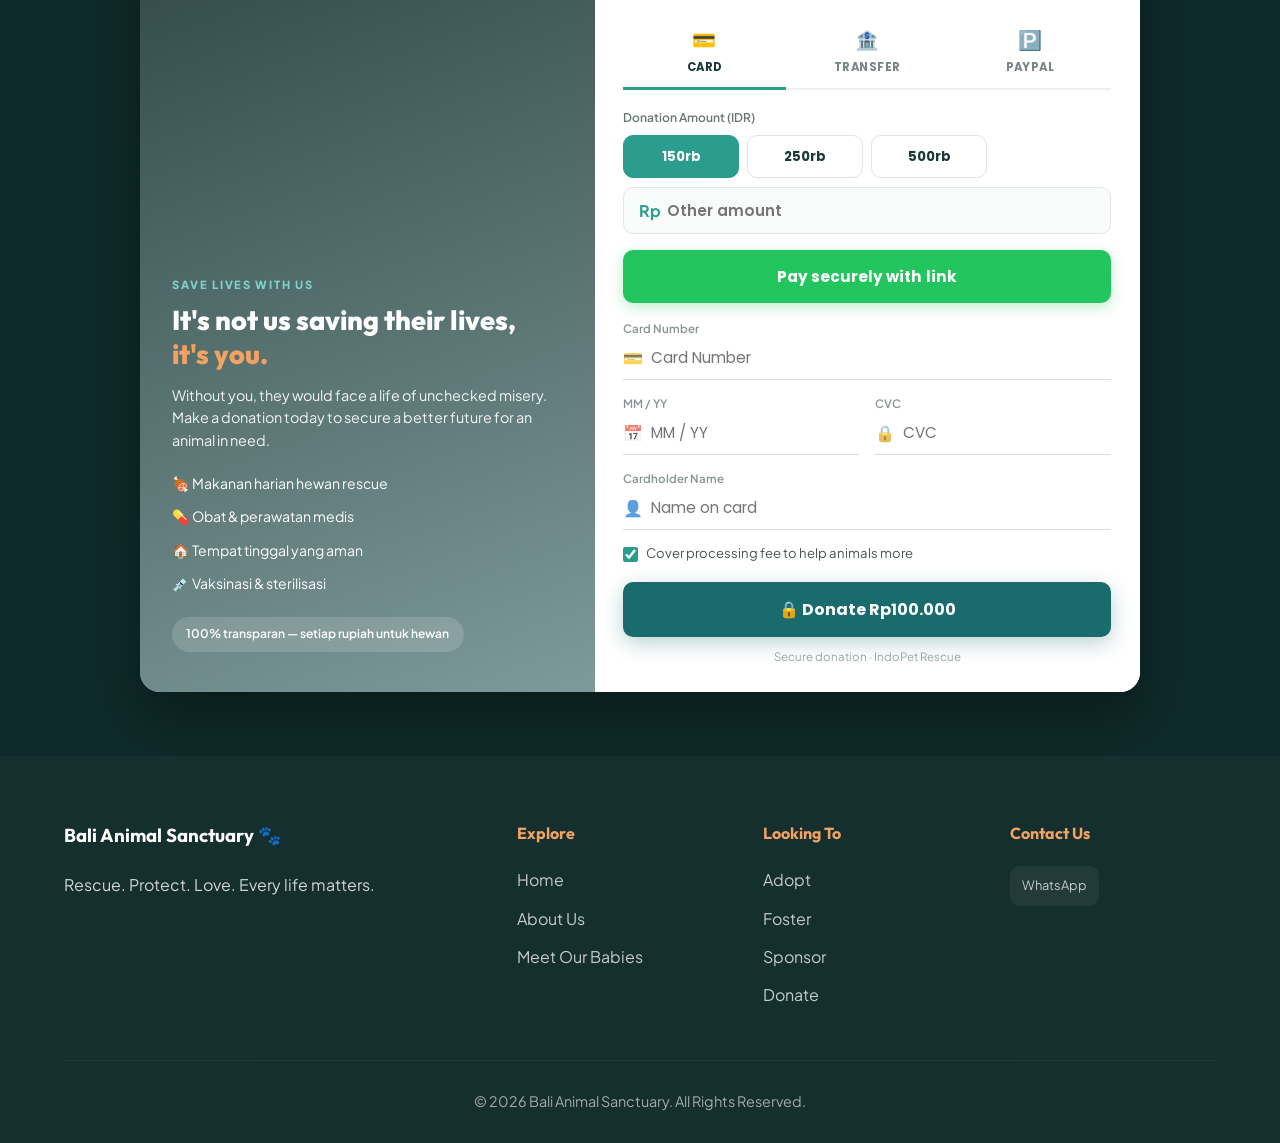
==== commit 7cc3093d: "Update index.html" ====
--- a/index.html
+++ b/index.html
@@ -1521,7 +1521,7 @@
                 <!-- Z -->
                 <article class="animal-card story-card" data-animal="cat" data-gender="female">
                     <div class="animal-image">
-                        <img src="zendaya.JPG" alt="Zendaya">
+                        <img src="zendaya.jpg" alt="Zendaya">
                         <span class="animal-type">CAT</span>
                         <span class="gender-badge female">♀</span>
                     </div>
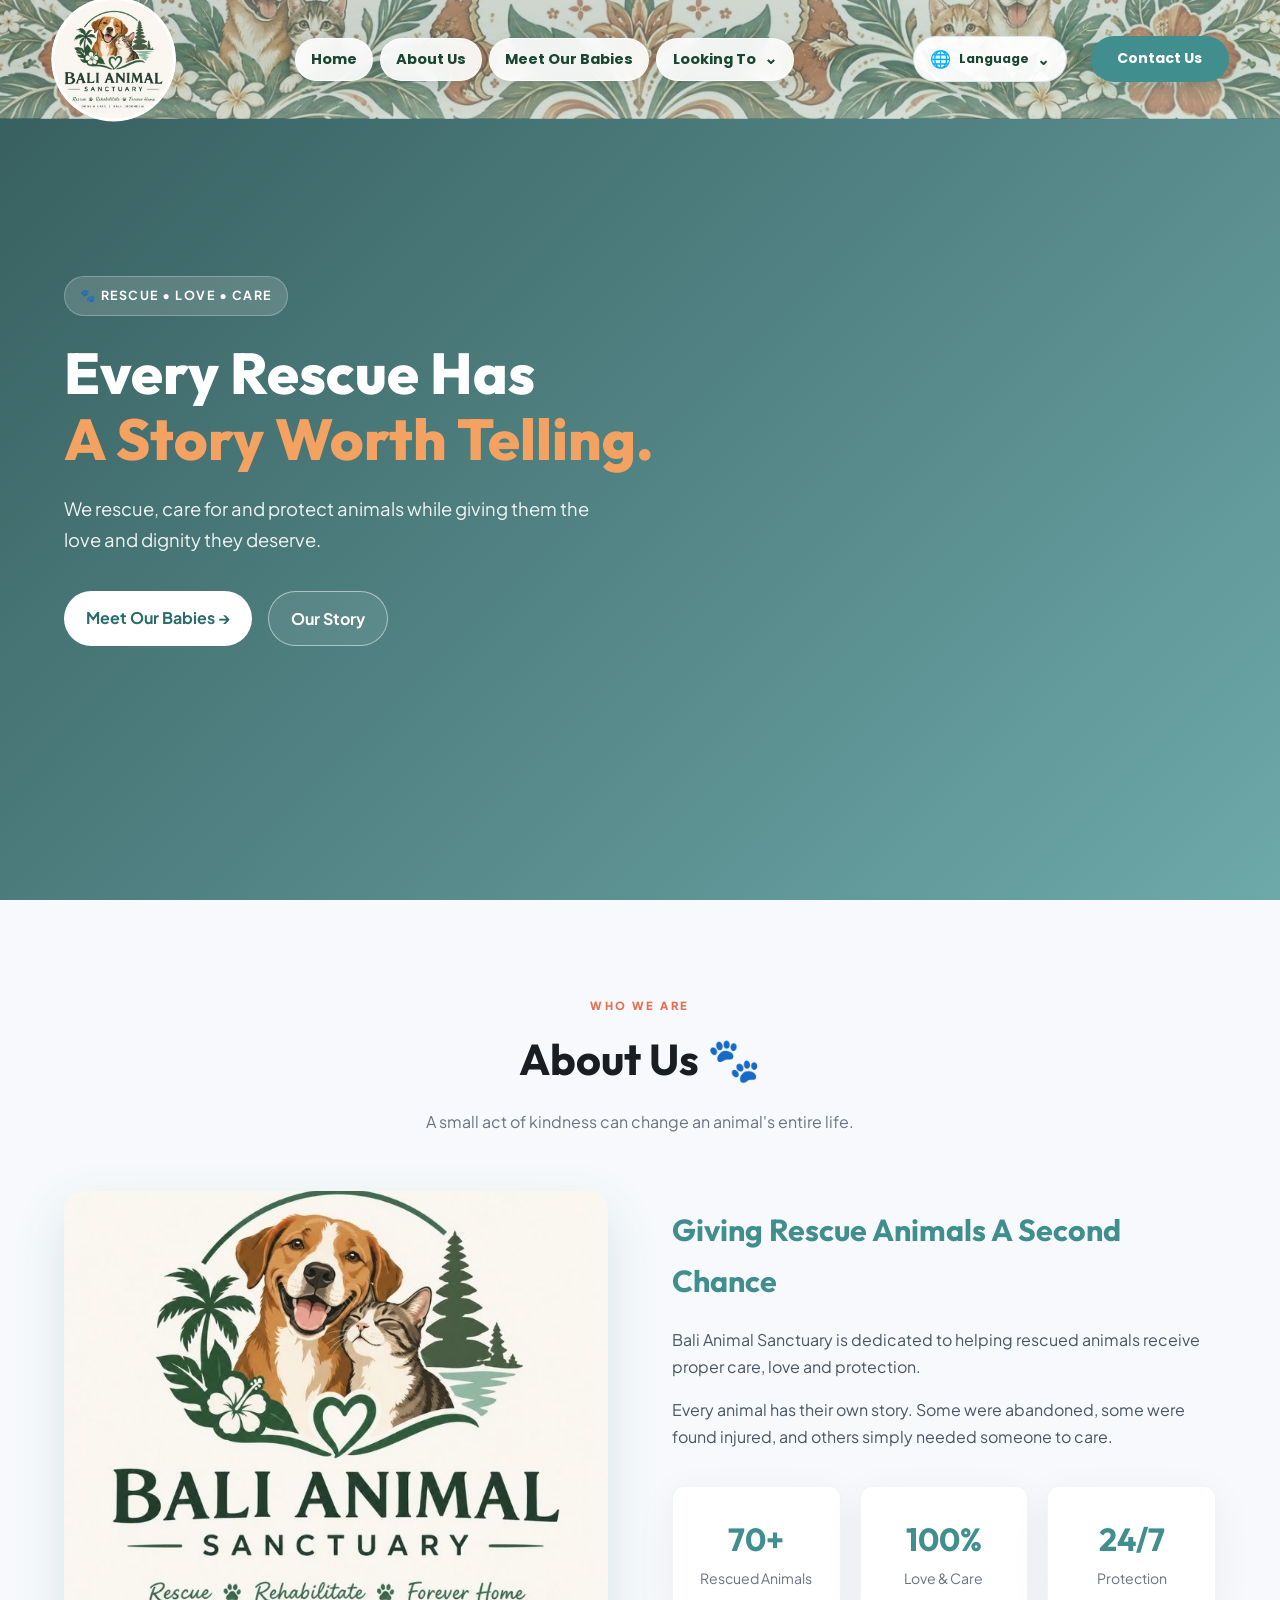
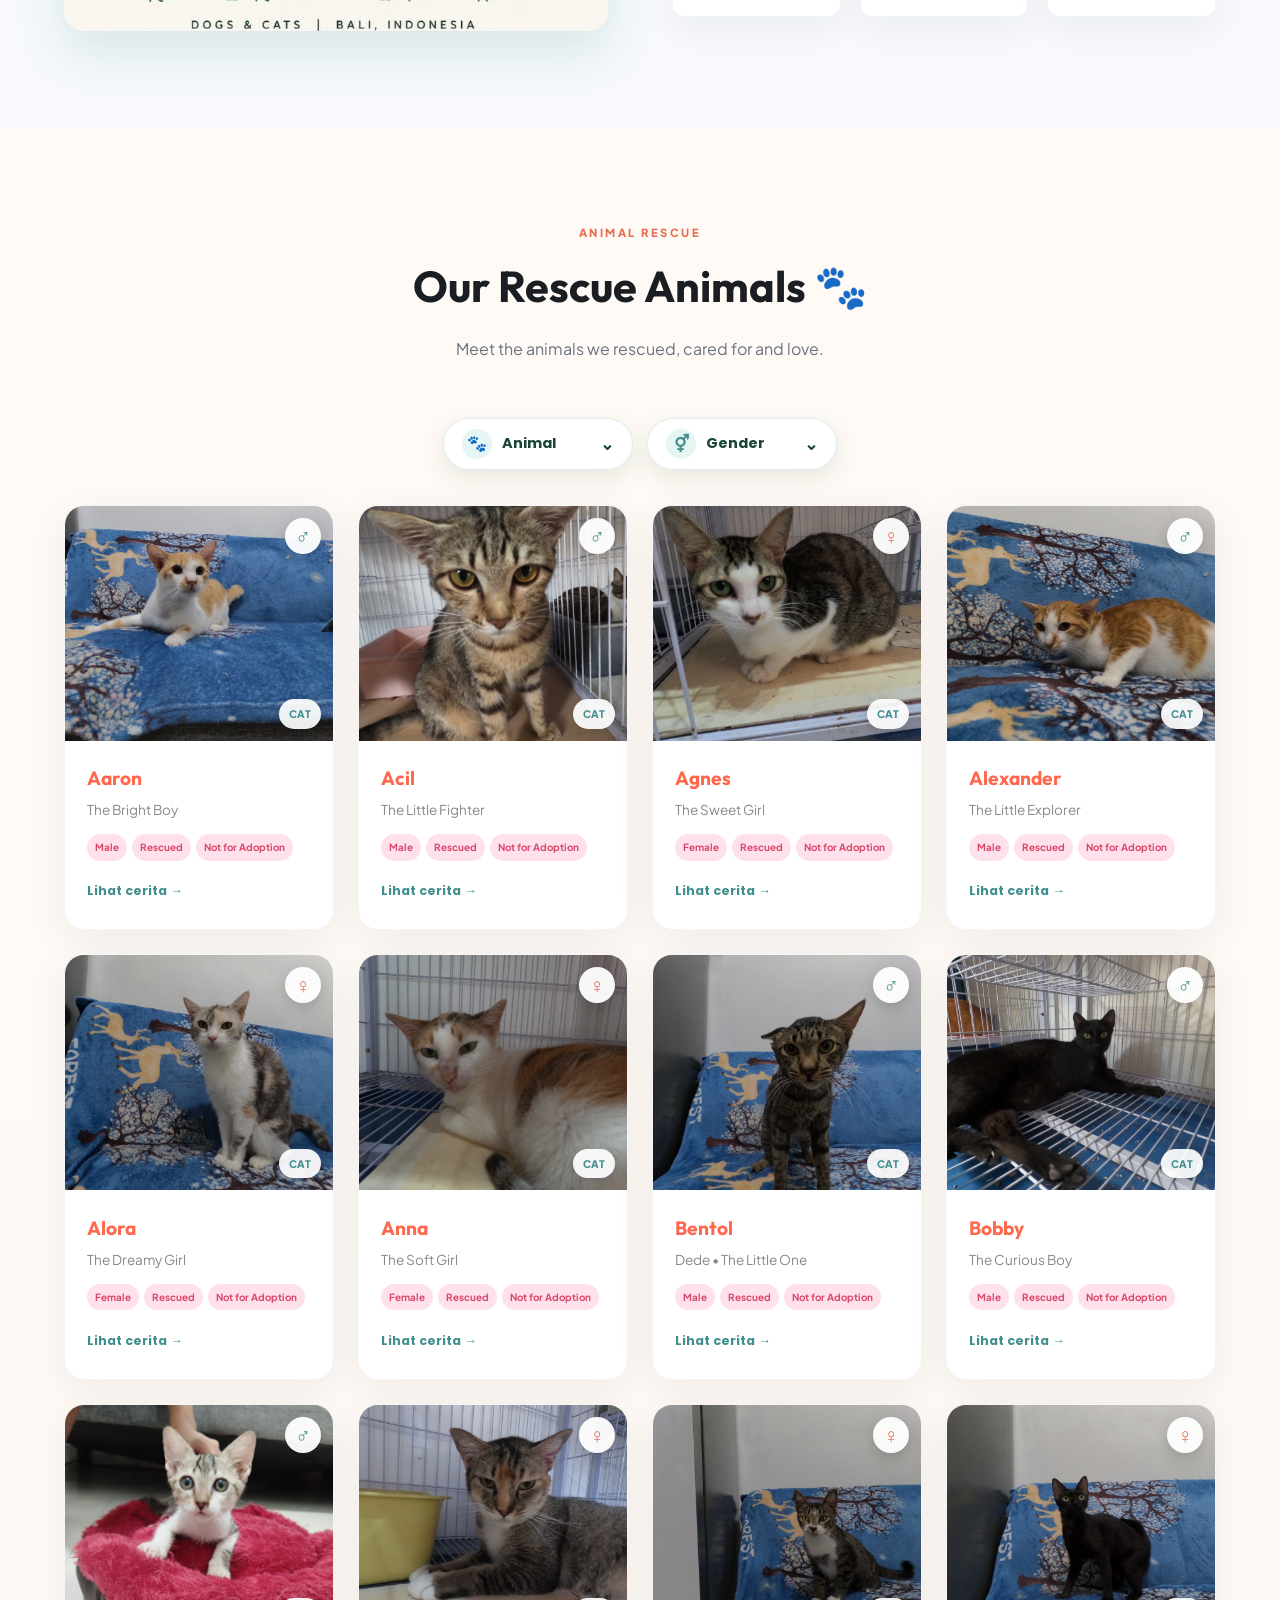
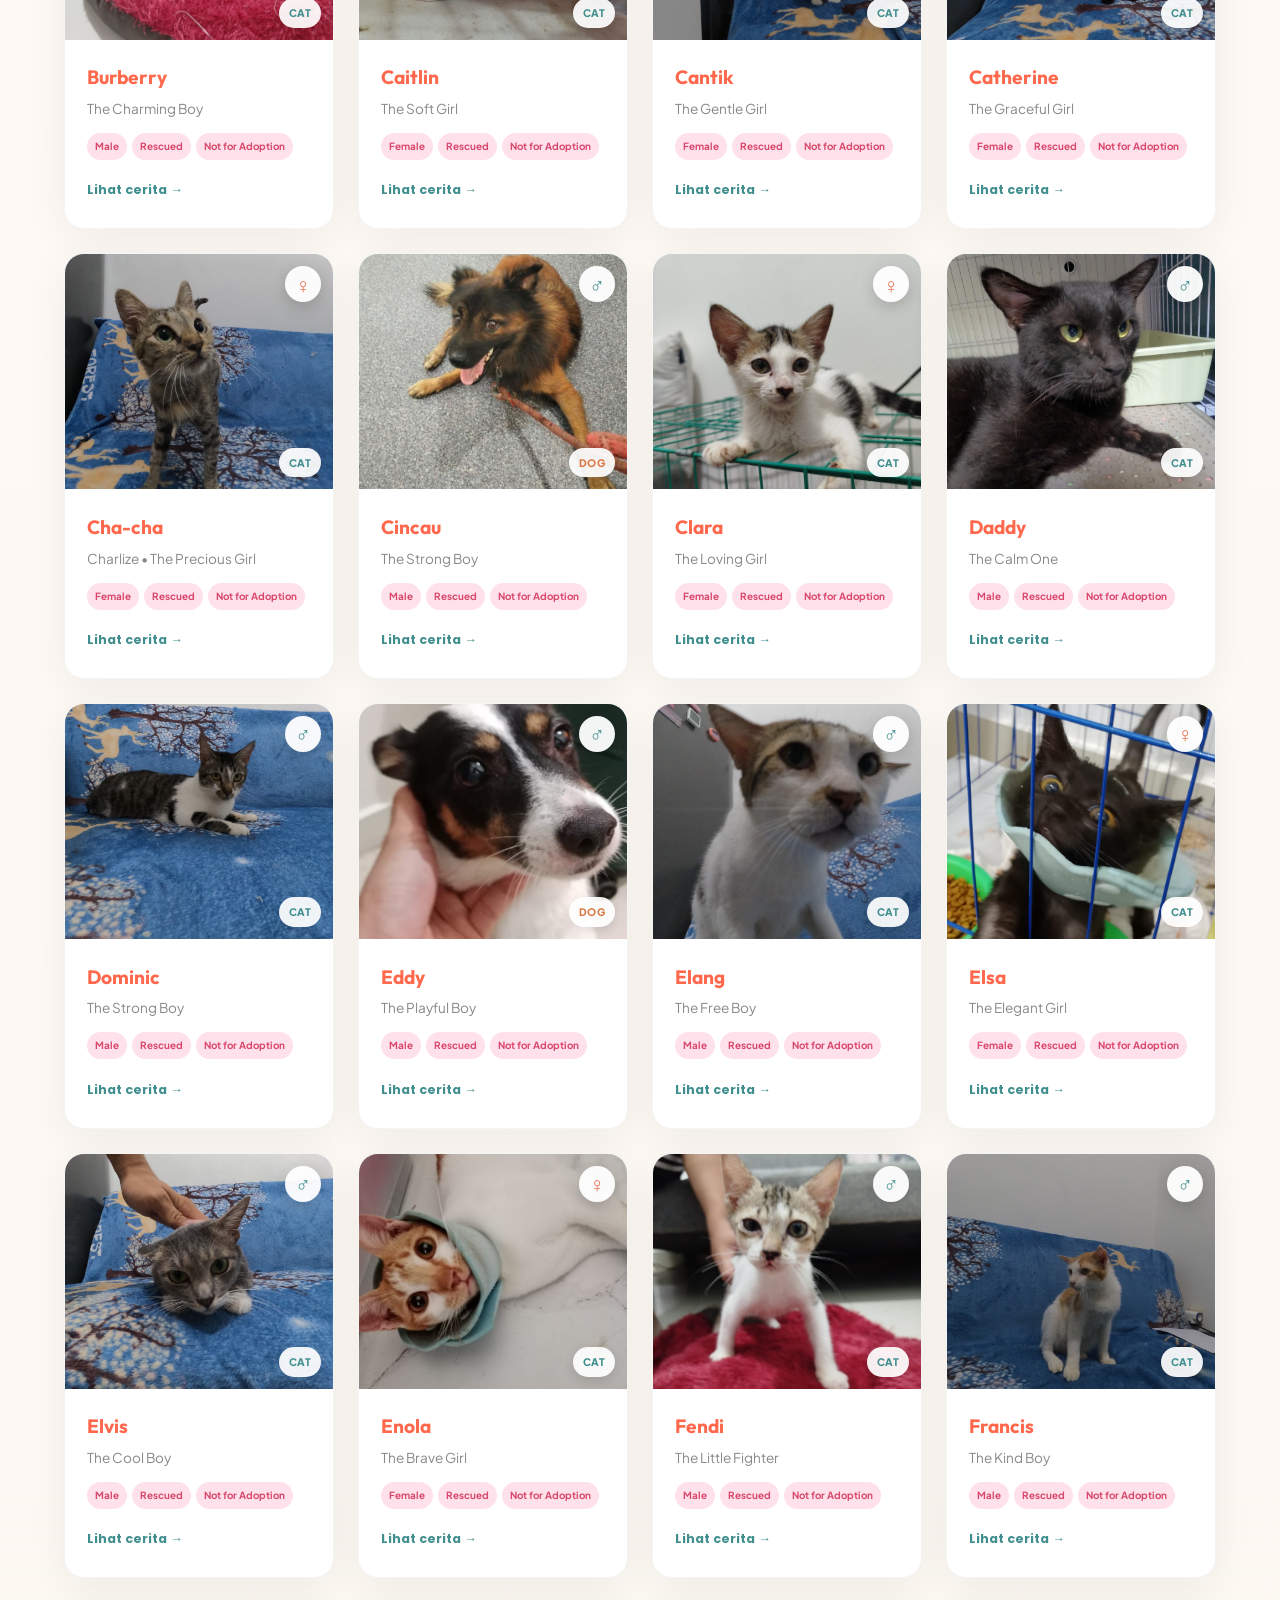
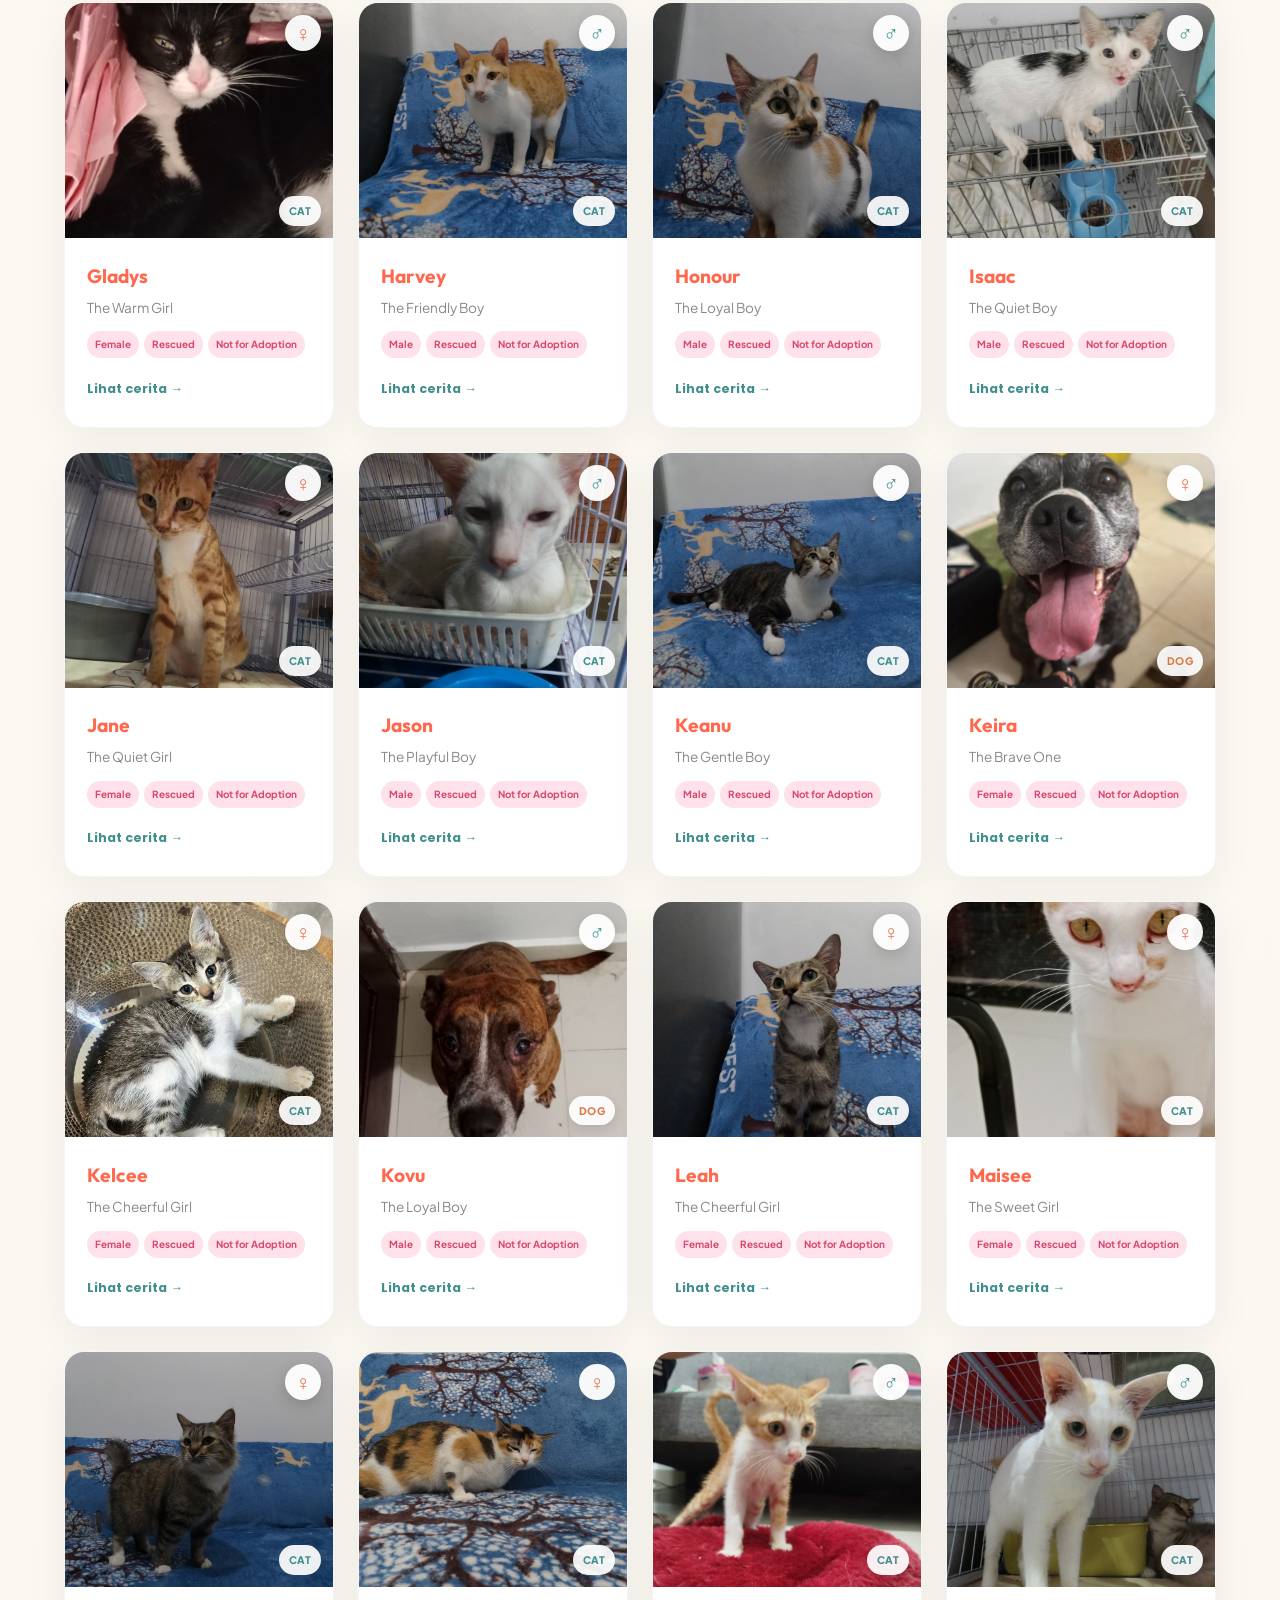
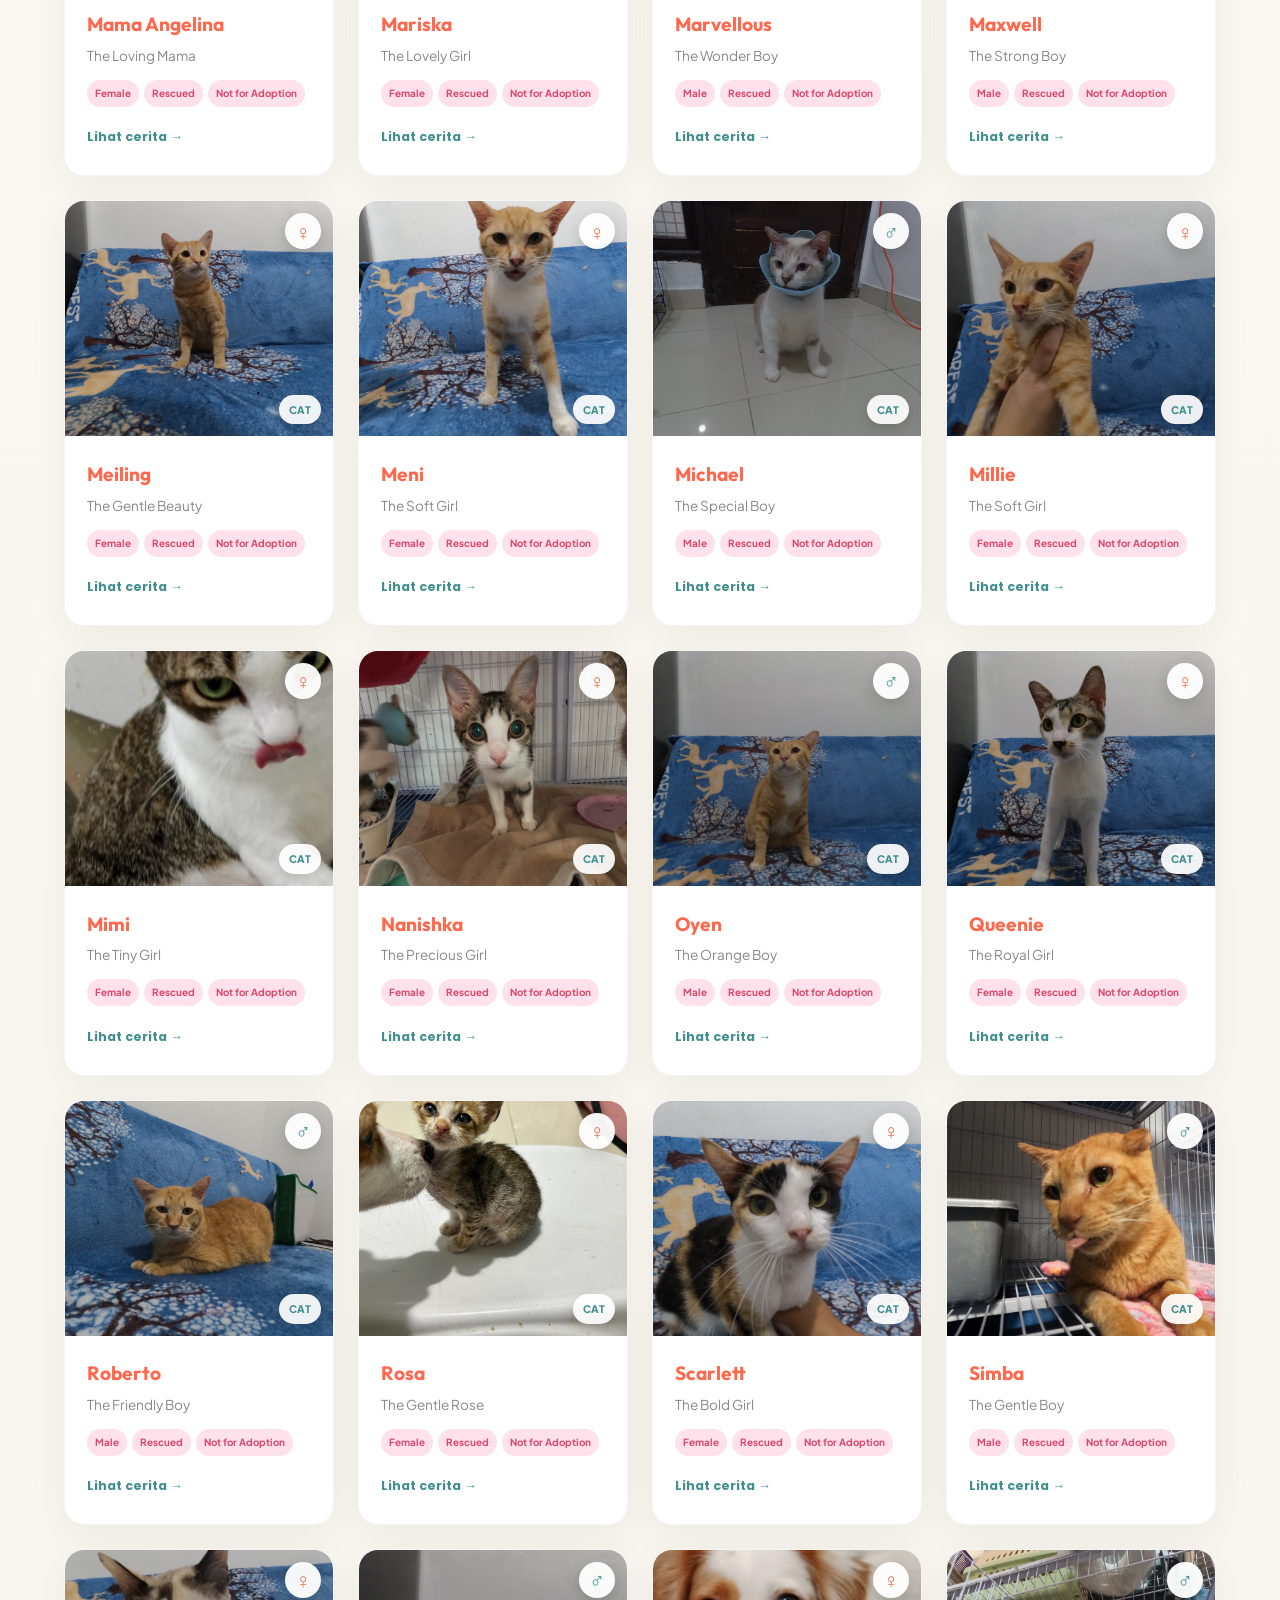
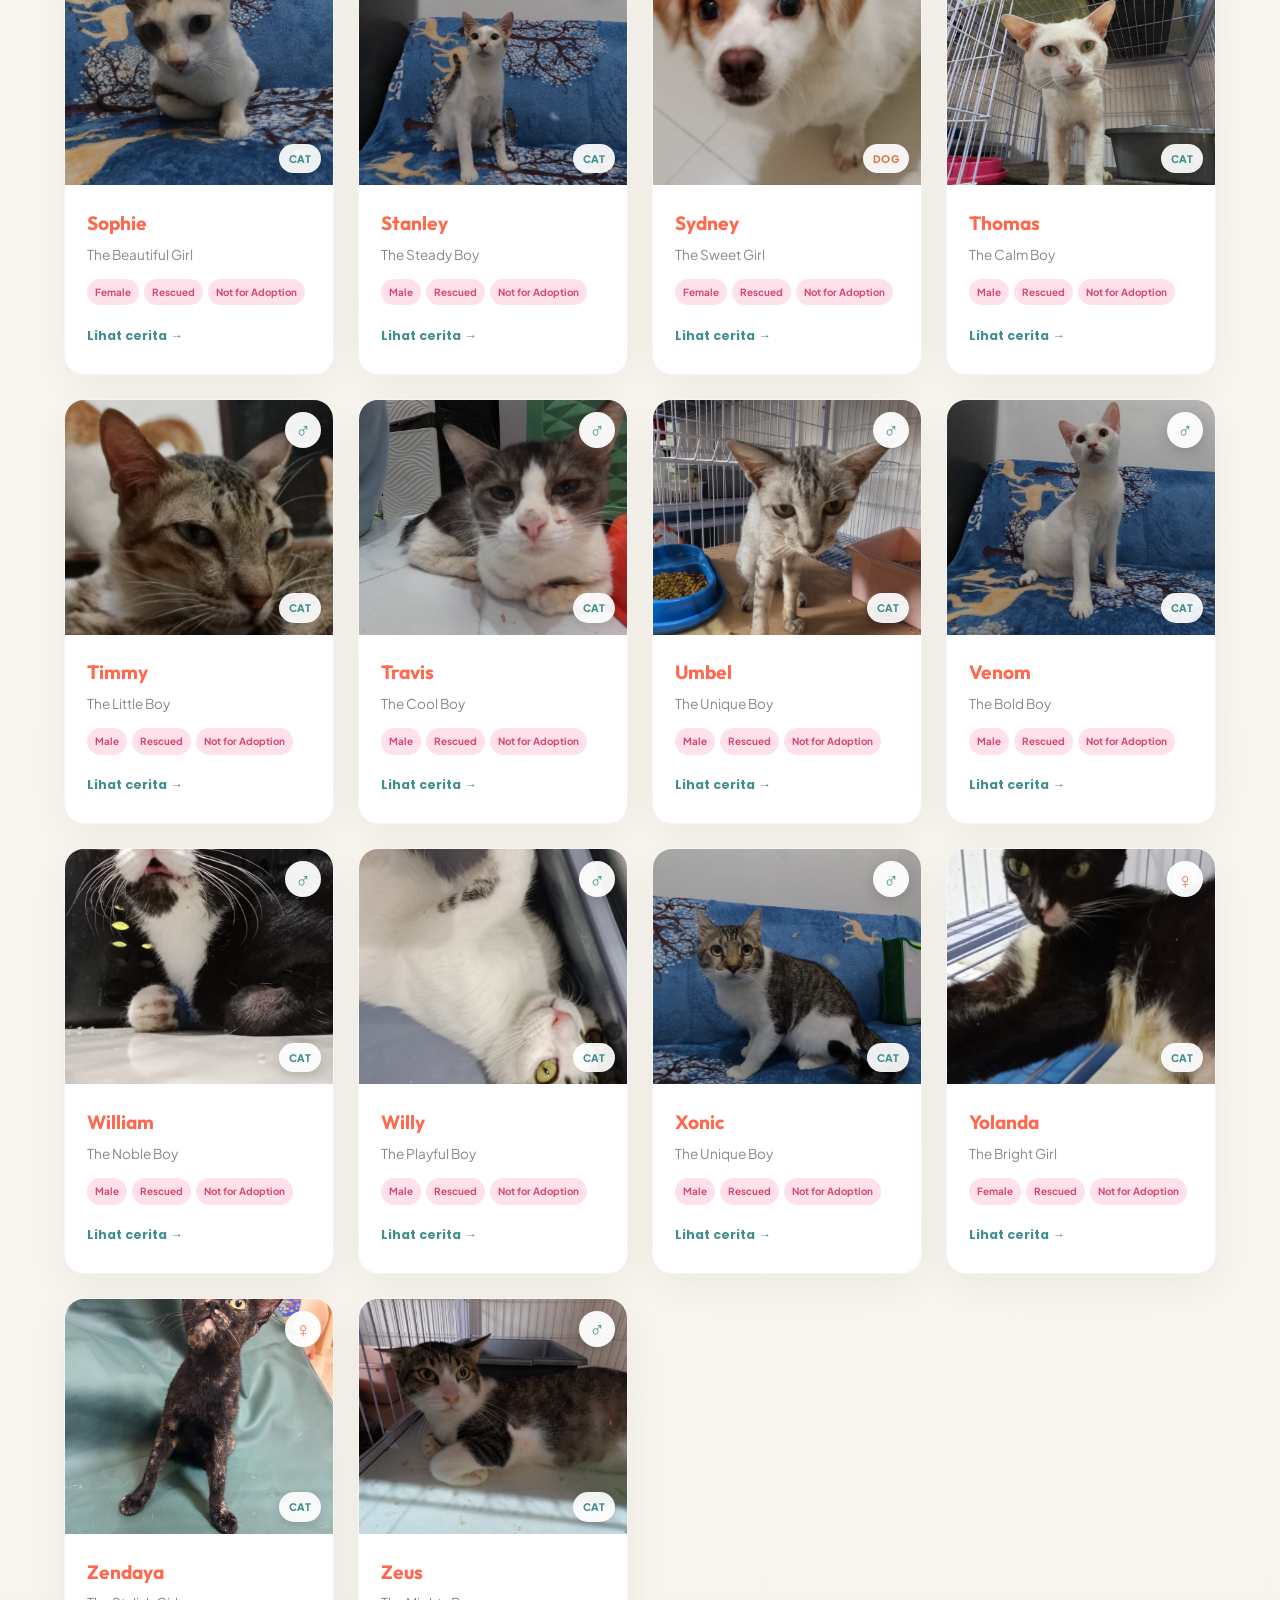
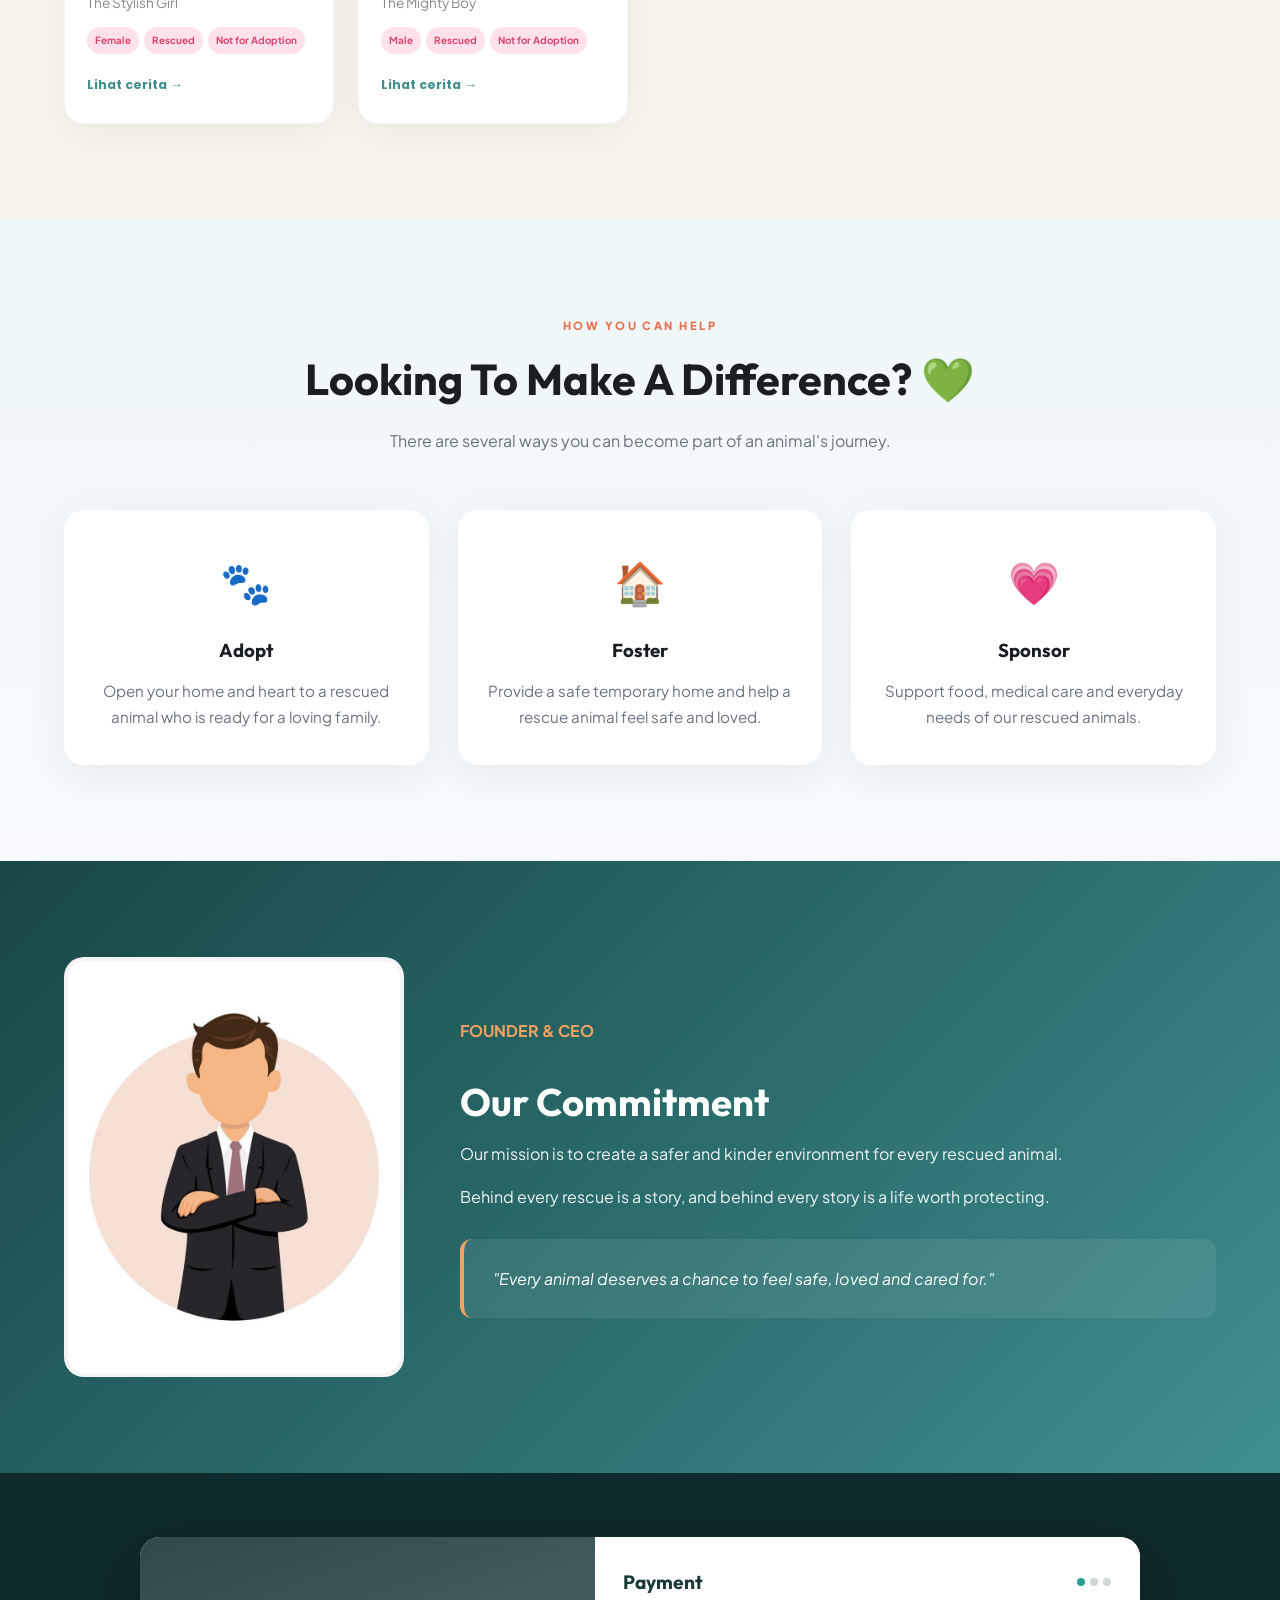
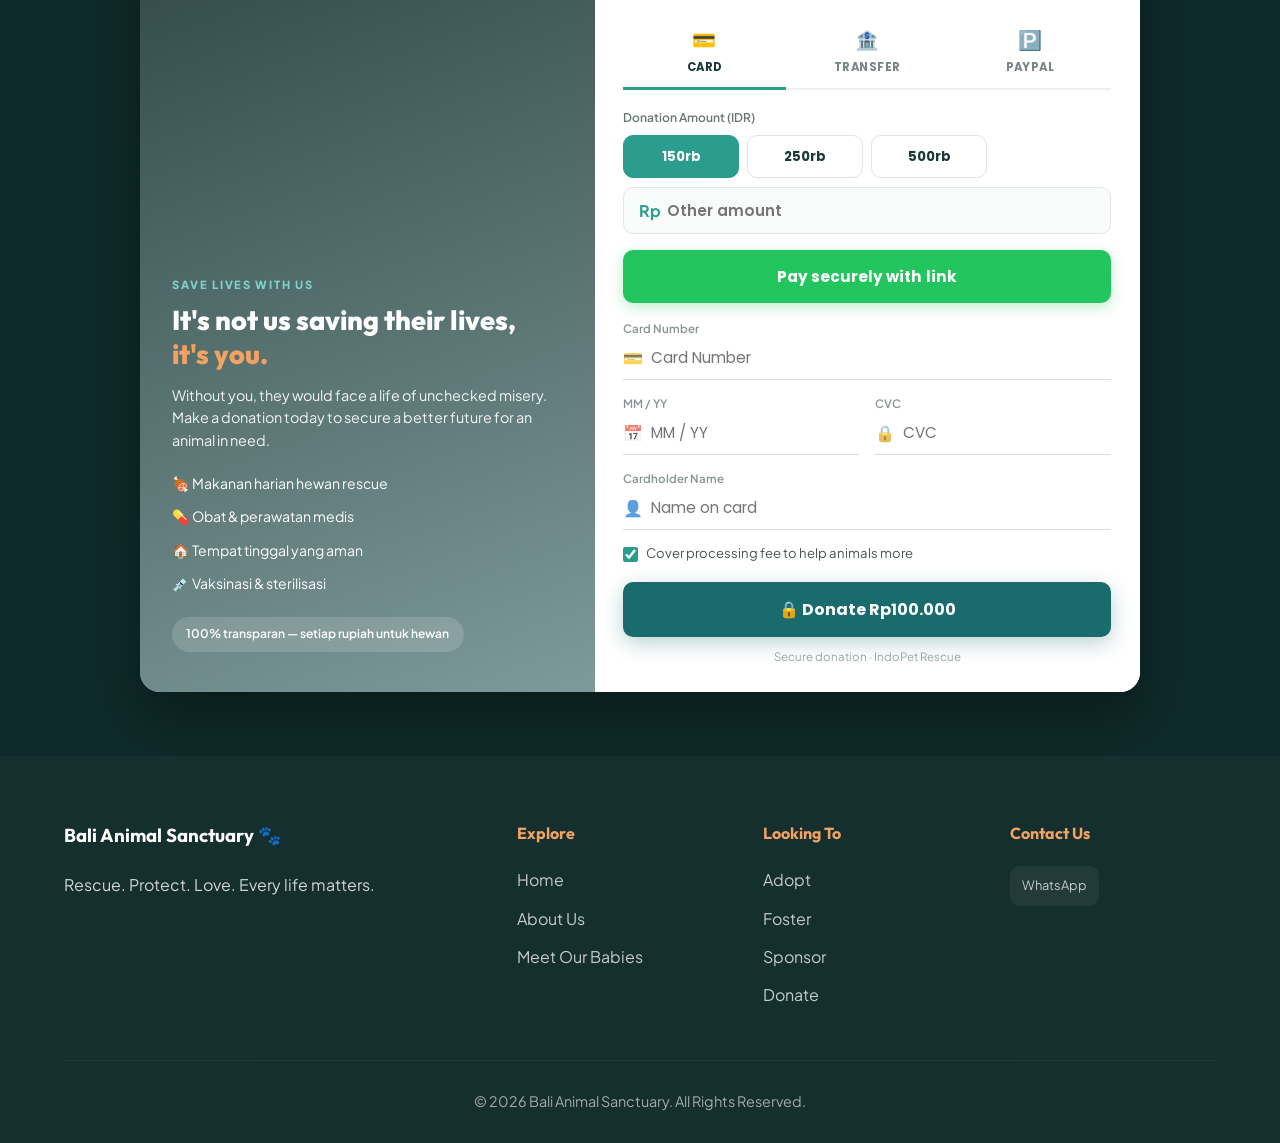
==== commit af3e7b71: "Add Google verification." ====
--- a/index.html
+++ b/index.html
@@ -5,6 +5,8 @@
     <meta charset="UTF-8">
     <meta name="viewport" content="width=device-width, initial-scale=1.0">
     <title>Bali Animal Sanctuary — Rescue & Pet Supplies</title>
+
+    <meta name="google-site-verification" content="kZRjZxVlkxrngXxj8IxOFVZeF5yllfX616bOhqx6JZ4" />
 
     <!-- GOOGLE FONTS -->
     <link rel="preconnect" href="https://fonts.googleapis.com">
